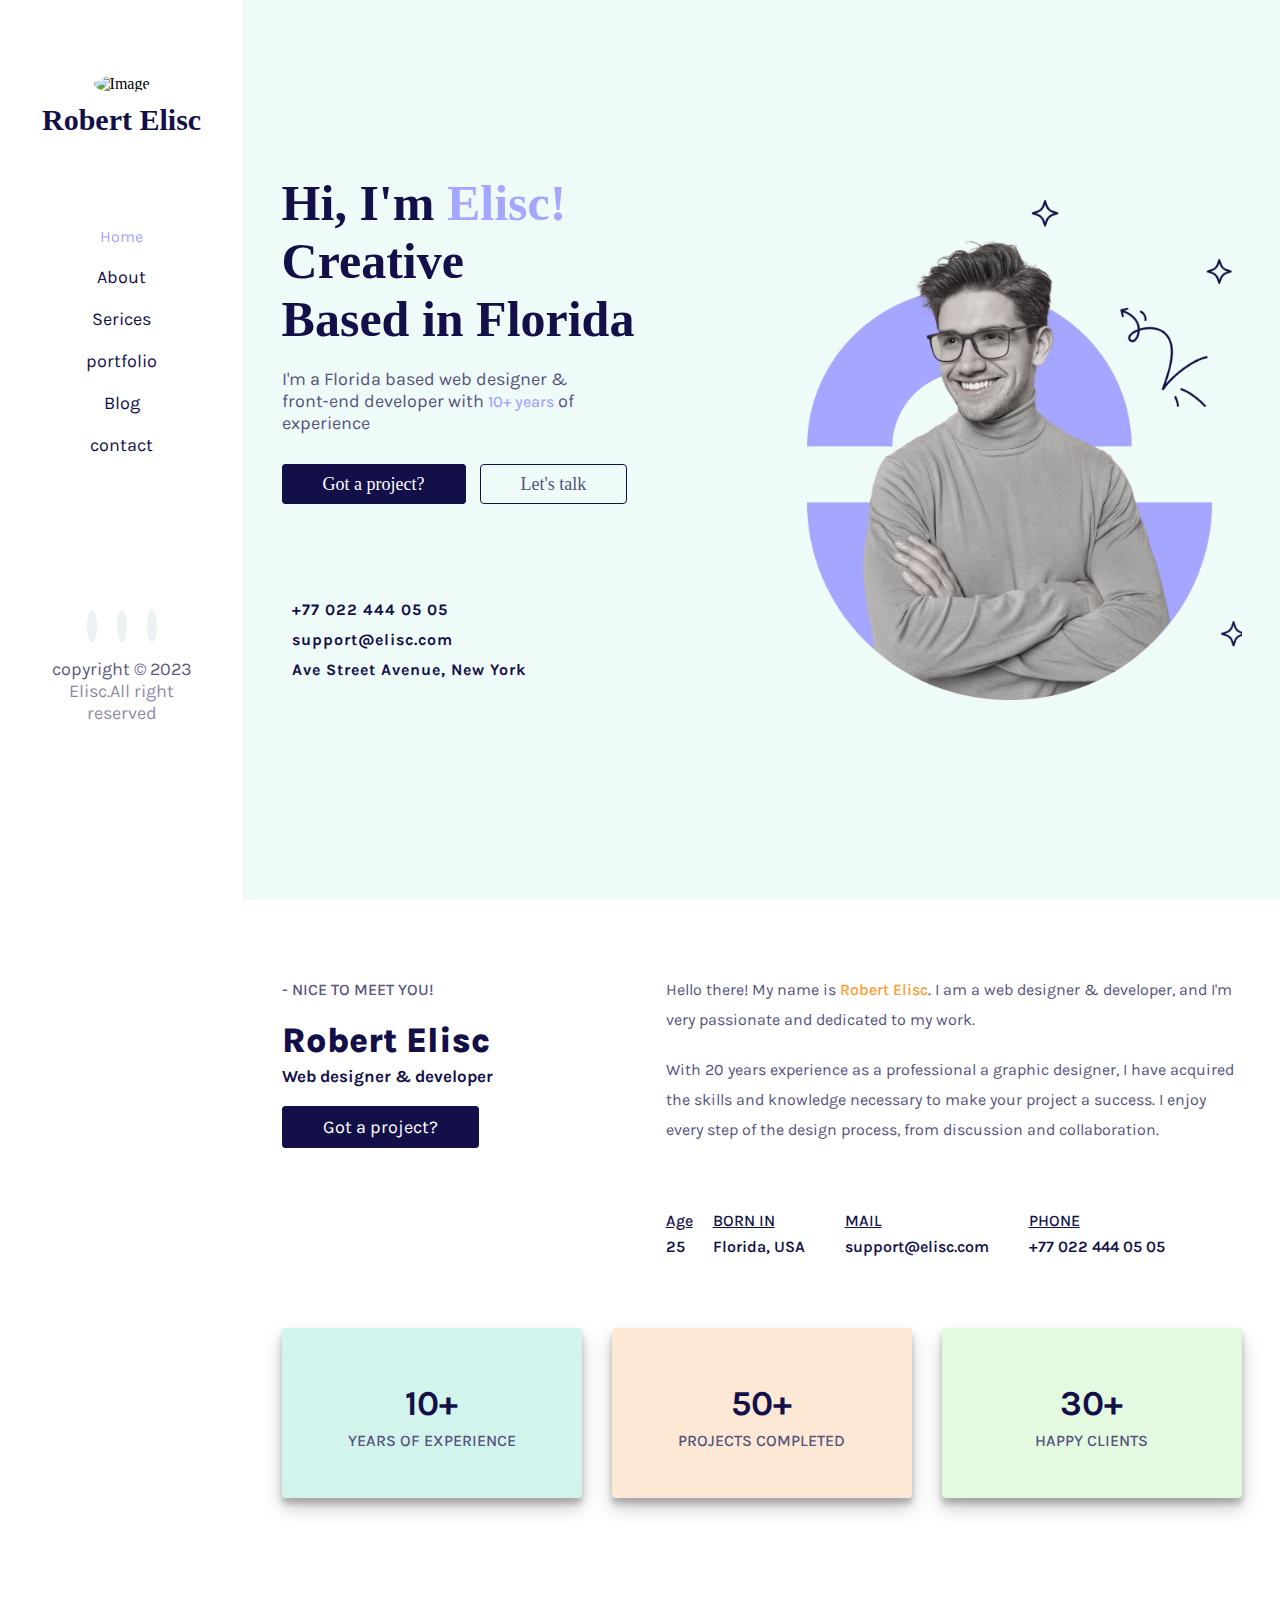
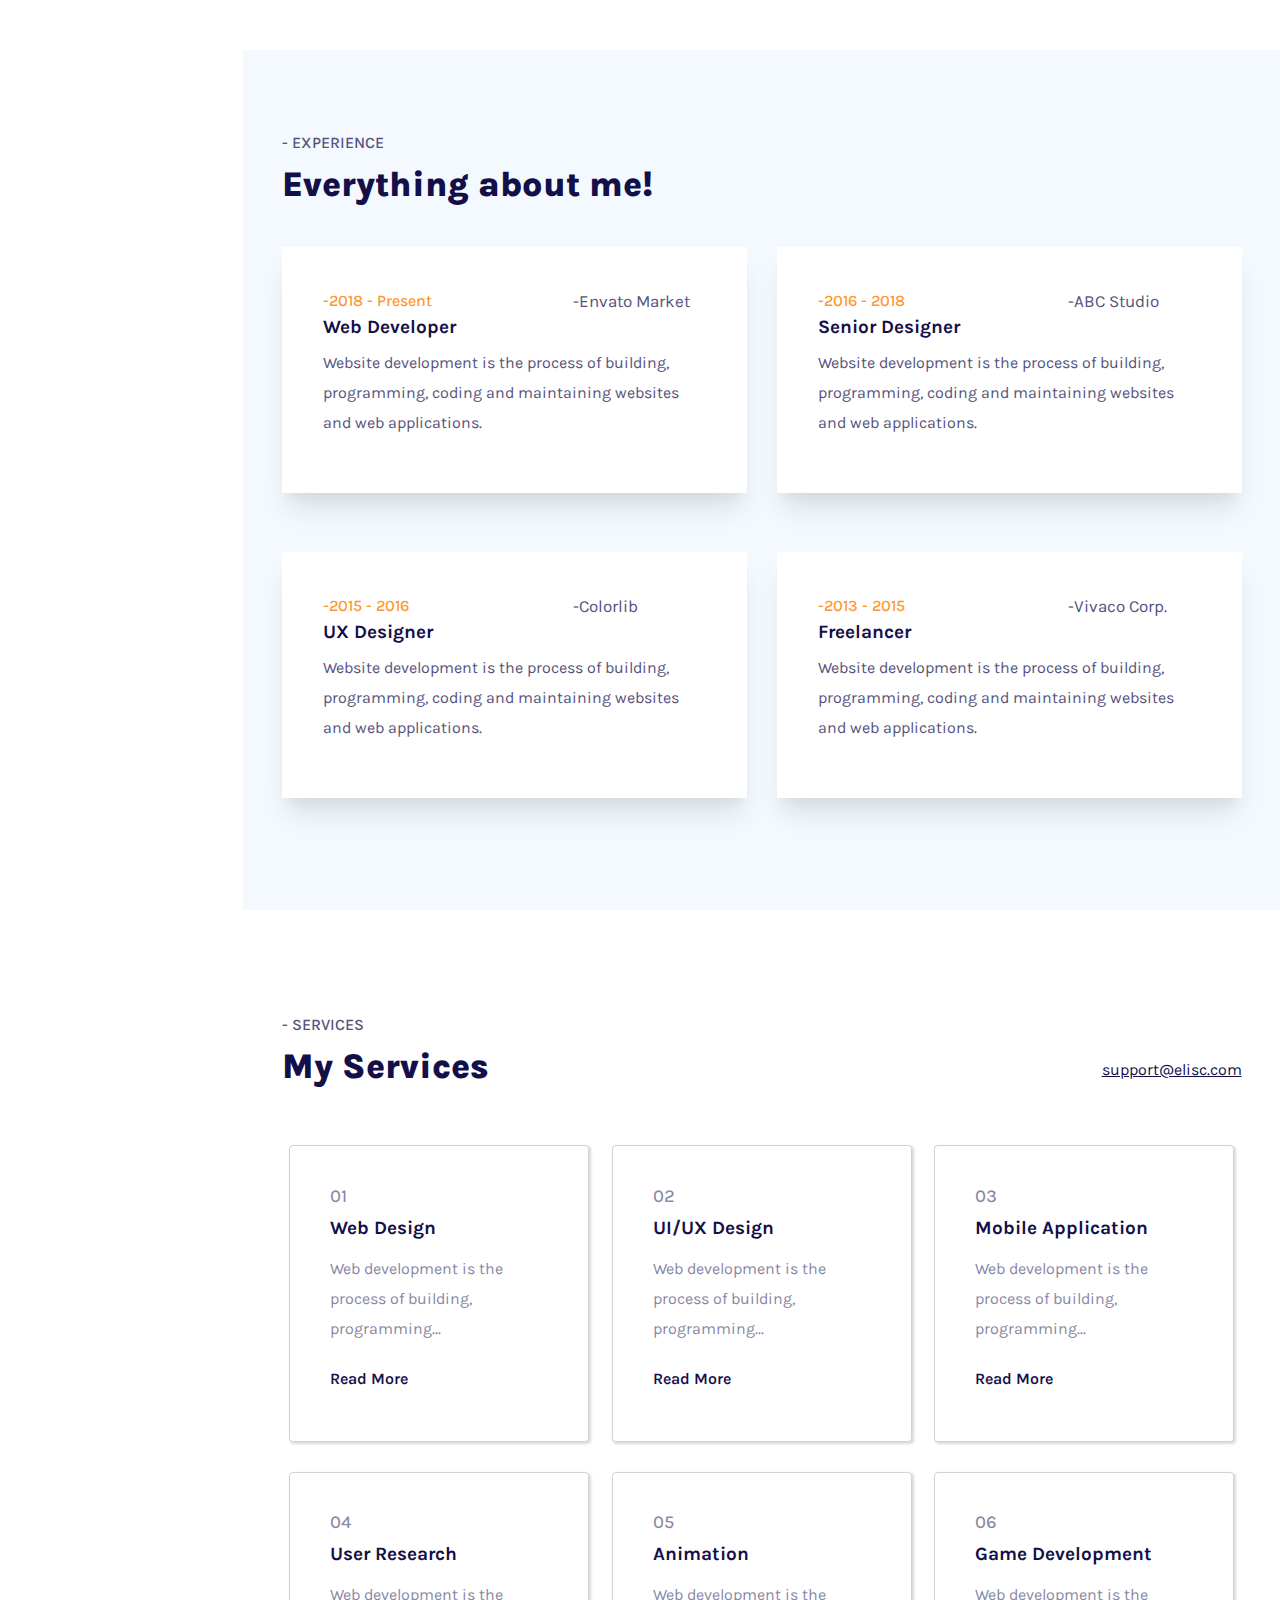
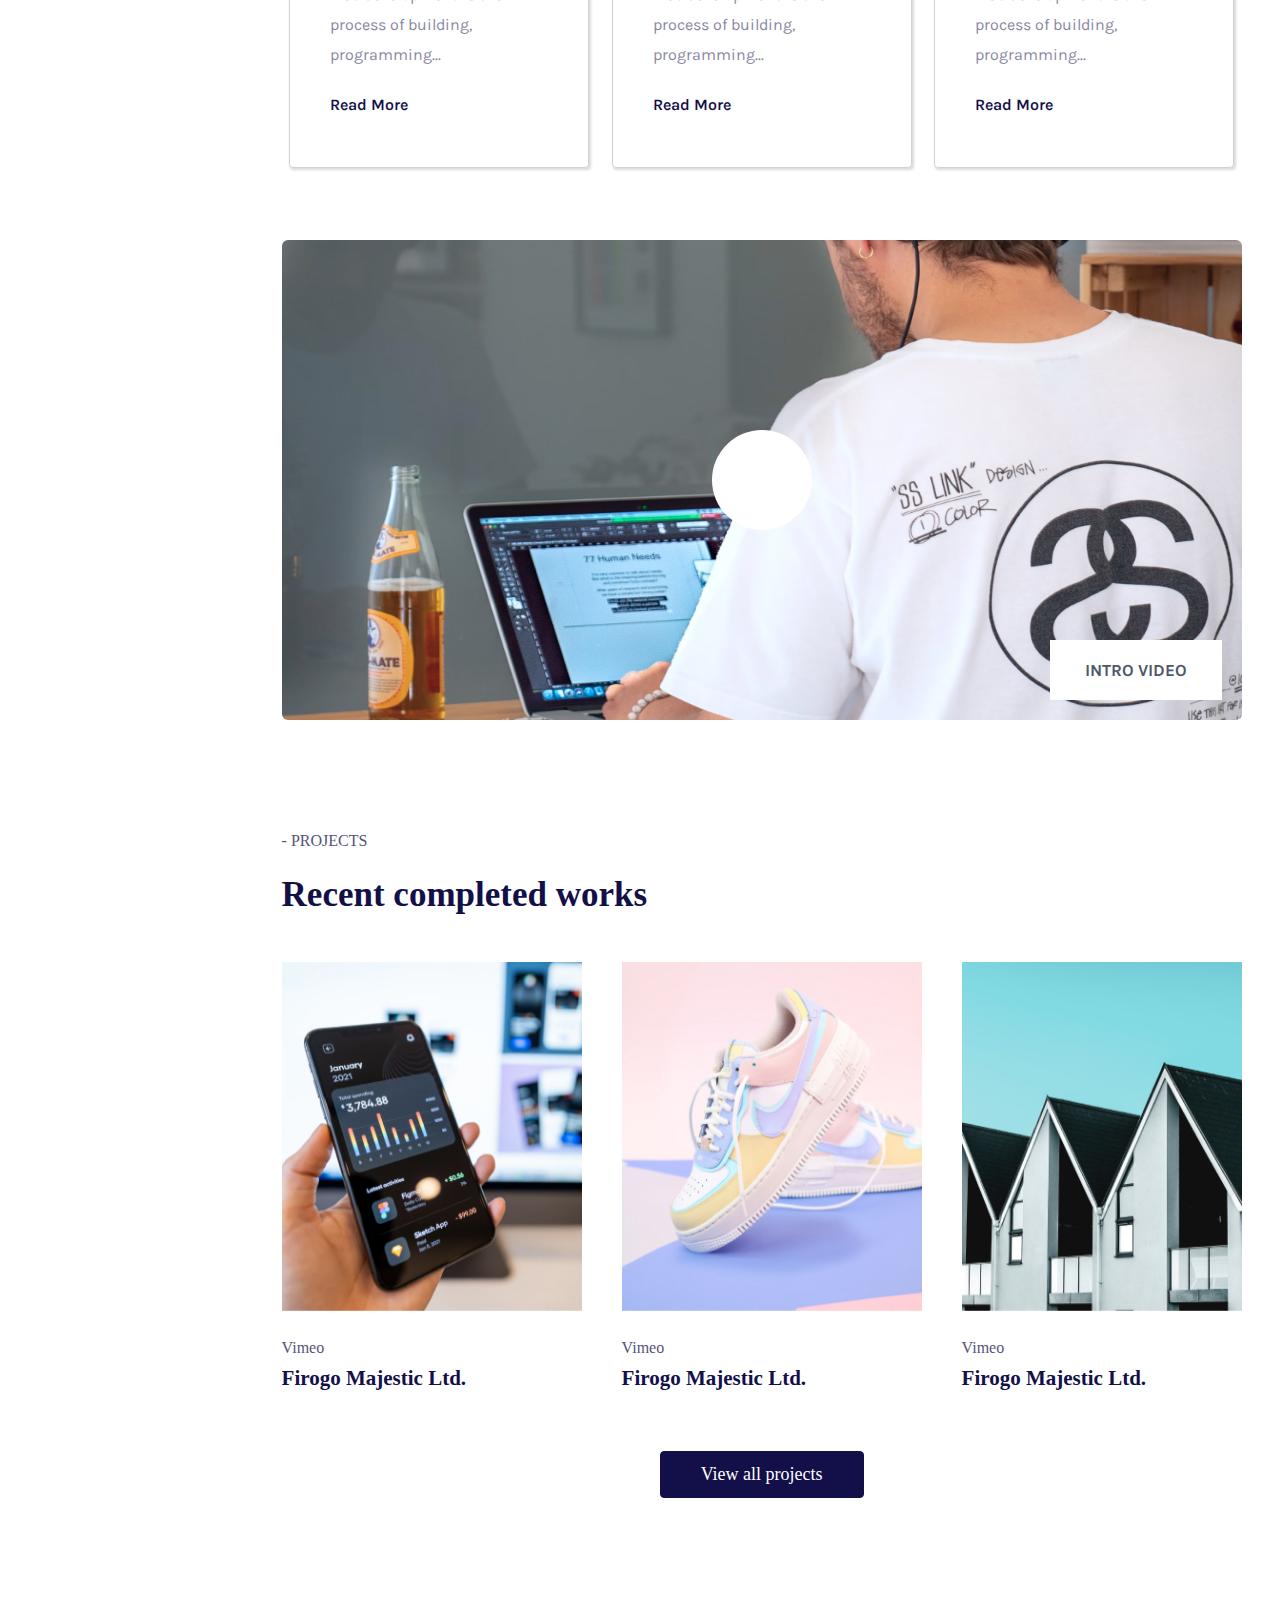
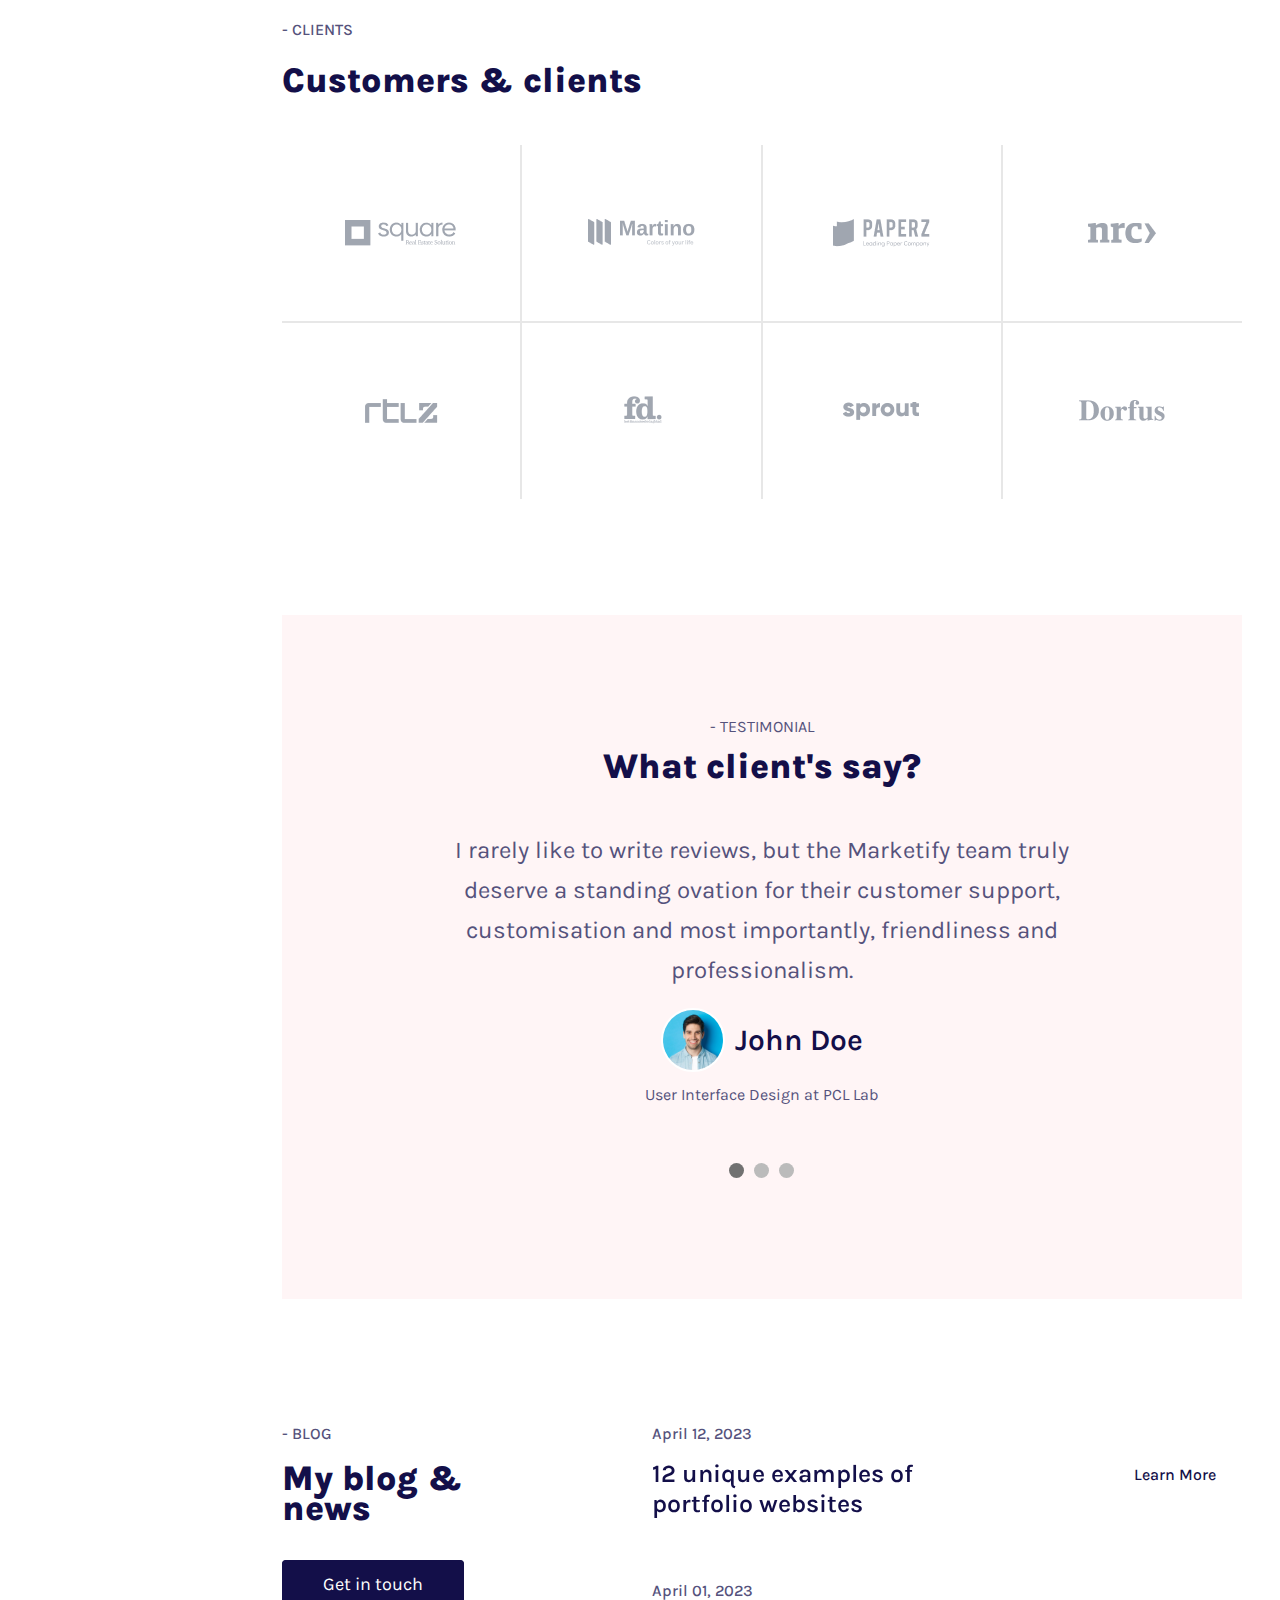
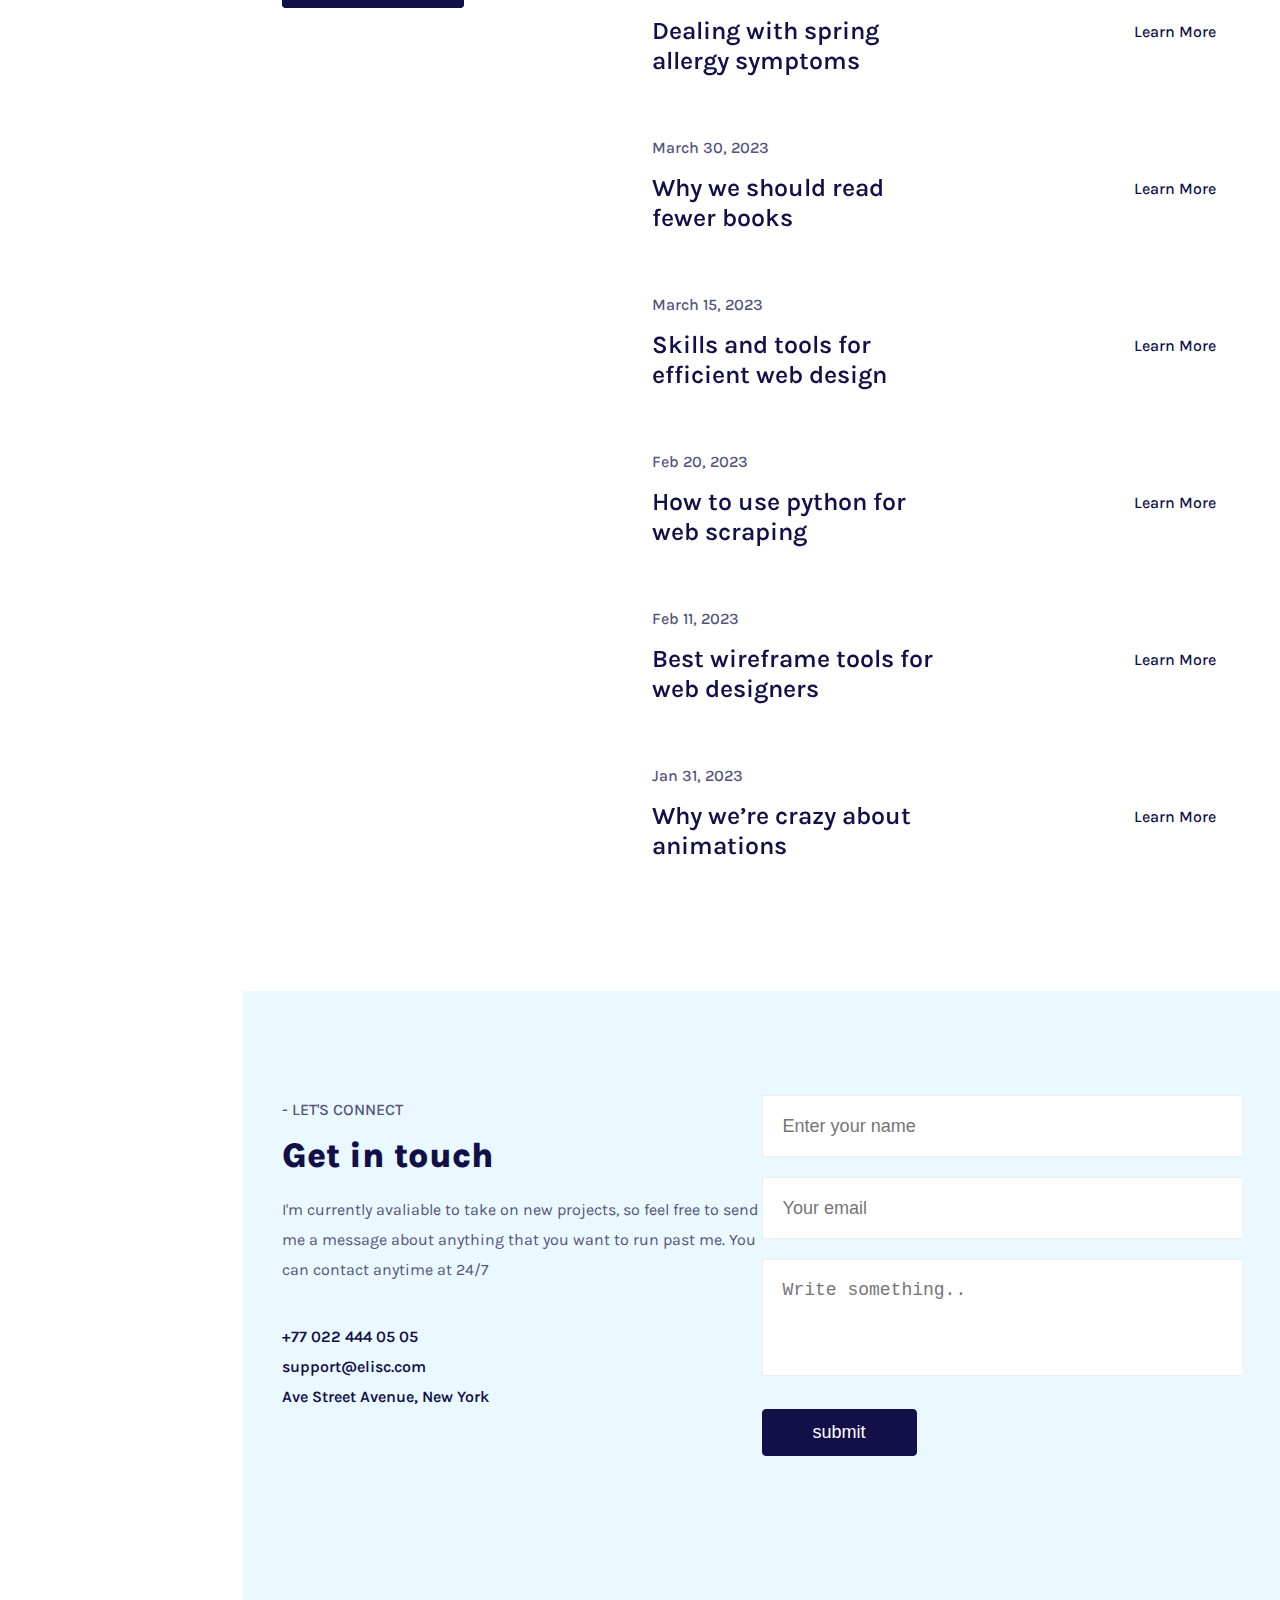
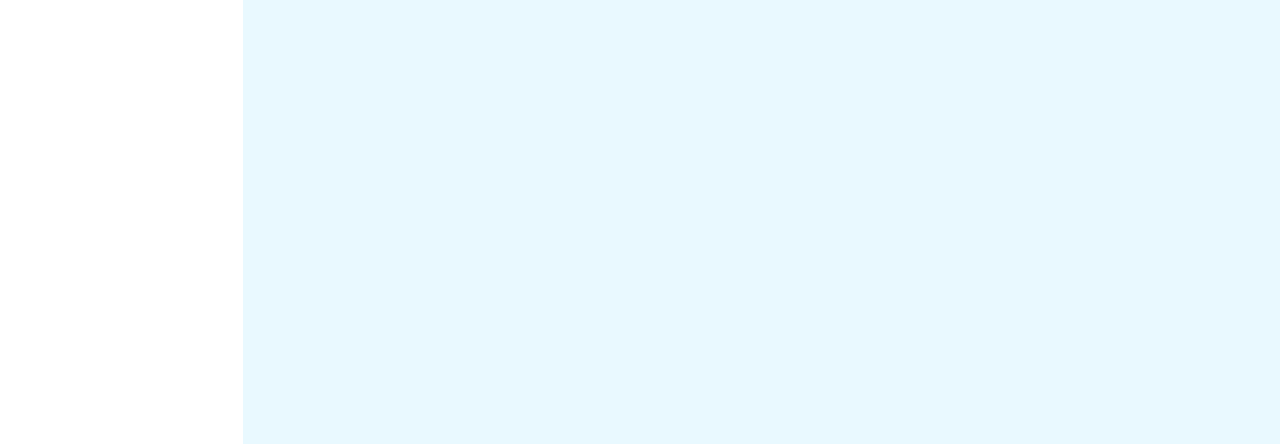
==== index.html @ 2e482775 "add hidden seven boxes" ====
<!DOCTYPE html>
<html lang="en">
<head>
    <meta charset="UTF-8">
    <meta name="viewport" content="width=device-width, initial-scale=1.0">
    <title>personal website</title>
    <link rel="stylesheet" type="text/css" href="style.css">
    <script src="https://kit.fontawesome.com/cd7b12aee3.js" crossorigin="anonymous"></script>
    <link rel="preconnect" href="https://fonts.googleapis.com">
    <link rel="preconnect" href="https://fonts.gstatic.com" crossorigin>
    <link href="https://fonts.googleapis.com/css2?family=Karla&display=swap" rel="stylesheet">
    <script type="module" src="https://unpkg.com/ionicons@7.1.0/dist/ionicons/ionicons.esm.js"></script>
    <script nomodule src="https://unpkg.com/ionicons@7.1.0/dist/ionicons/ionicons.js"></script>
    <link rel="stylesheet" href="https://cdnjs.cloudflare.com/ajax/libs/font-awesome/6.4.0/css/all.min.css" integrity="sha512-iecdLmaskl7CVkqkXNQ/ZH/XLlvWZOJyj7Yy7tcenmpD1ypASozpmT/E0iPtmFIB46ZmdtAc9eNBvH0H/ZpiBw==" crossorigin="anonymous" referrerpolicy="no-referrer" />
</head>
<body>
    <div class="main-web-container-all">
        <div class="main-web-container">
            <div class="navbar-container ">
                <div class="navbar-container-element">
                    <div class="navbar-image">
                        <img src="https://marketifythemes.net/html/elisc/img/about/1.jpg" alt="Image">
                        <p>Robert Elisc</p>
                    </div>
                    <div class="navbar-content">
                        <ul>
                            <li><a href="#" class="home-anchor">Home</a></li>
                            <li><a href="#">About</a></li>
                            <li><a href="#">Serices</a></li>
                            <li><a href="#">portfolio</a></li>
                            <li><a href="#">Blog</a></li>
                            <li><a href="#">contact</a></li>
                        </ul>
                    </div>
                    <div class="navbar-icon">
                        <ul>
                            <li><a href="#"><i class="fab fa-facebook-f"></i></a></li>
                            <li><a href="#"><i class="fa-brands fa-twitter"></i></a></li>
                            <li><a href="#"><i class="fa-brands fa-instagram"></i></a></li>
                        </ul>
                        <p>copyright &copy; 2023 <span>Elisc.All right reserved</span></p>
                    </div>
                </div>
                <div class="nav-button-parent">
                    <div class="nav-button">
                        <div class="nav-image">
                            <img src="./img/logo.png">
                        </div>
                        <div class="click-button">
                            <ion-icon name="menu-outline"  class="mobile-nav-icon"></ion-icon>
                            <ion-icon name="close-outline" class="mobile-nav-icon"></ion-icon>
                        </div>
                    </div>
                </div>
            </div>
            <div class="right-main-section-container">
                 <div class="right-main-section-container-child">
                    <div class="intro-part-image-container-parent">
                        <div  class="intro-part-image-container">
                            <div class="intro-part-image-child-container">
                                <div class="intro-part-image-paragraph">
                                    <h1 class="my-intro-heading">Hi, I'm 
                                        <span class="Elisc-name">Elisc!</span>
                                    </h1>
                                    <h1 class="my-intro-heading">Creative 
                                        <span class="change-content"></span>
                                    </h1>
                                    <h1 class="my-intro-heading">Based in Florida</h1>
                                    <p class="my-intro-heading-paragraph">
                                        I'm a Florida based web designer & front‑end developer with
                                        <span> 10+ years </span>of experience
                                    </p>
                                    <div class="contact-button">
                                        <a href="#" class="project-btn">Got a project?</a>
                                        <a href="#" class="talk-btn">Let's talk</a>
                                    </div>
                                    <ul class="intro-contact">
                                        <li><a href="#">+77 022 444 05 05</a></li>
                                        <li><a href="#">support@elisc.com</a></li>
                                        <li><a href="#">Ave Street Avenue, New York</a></li>
                                    </ul>
                                </div>
                                <div class="intro-part-image-paragraph"  id="intro-image">
                                    <img src="./experience/image.png" alt="intro-image">
                                </div>
                            </div>
                        </div>
                    </div>
                    <!-- =============================================
                                Project happy clients section start
                     =================================================== -->
                    <div class="project-happy-clients-parent-container">
                        <div class="project-happy-clients-child-container">
                            <div class="project-happy-clients">
                                <div class="project-happy-clients-two-paragraph">
                                    <div class="project-happy-clients-small-paragraph">
                                        <p class="project-happy-clients-title">- NICE TO MEET YOU!</p>
                                        <h4 class="project-happy-clients-heading">Robert Elisc</h4>
                                        <p class="project-happy-clients-para">Web designer & developer</p>
                                        <a href="#" class="project-happy-clients-button">Got a project?</a>
                                    </div>
                                    <div class="project-happy-clients-big-paragraph">
                                        <p class="project-happy-clients-big-paragraph-a">Hello there! My name is <span class="select-name">Robert Elisc</span>. I am a web designer & developer, and I'm very passionate and dedicated to my work.</p>
                                        <p class="project-happy-clients-big-paragraph-b">With 20 years experience as a professional a graphic designer, I have acquired the skills and knowledge necessary to make your project a success. I enjoy every step of the design process, from discussion and collaboration.</p>
                                        <div class="age-contact-phone">
                                            <ul>
                                                <li>
                                                    <span class="age-contact-phone-link-normal">Age</span>
                                                    <span class="age-contact-phone-link">25</span>
                                                </li>
                                                <li>
                                                    <span class="age-contact-phone-link-normal">BORN IN</span>
                                                    <span class="age-contact-phone-link">
                                                        <a href="#">Florida, USA</a>
                                                    </span>
                                                </li>
                                                <li>
                                                    <span class="age-contact-phone-link-normal">MAIL</span>
                                                    <span class="age-contact-phone-link">
                                                        <a href="#">support@elisc.com</a>
                                                    </span>
                                                </li>
                                                <li>
                                                    <span class="age-contact-phone-link-normal">PHONE</span>
                                                    <span class="age-contact-phone-link">
                                                        <a href="#">+77 022 444 05 05</a>
                                                    </span>
                                                </li>
                                            </ul>
                                        </div>
                                    </div>
                                </div>
                                <div class="three-boxes-experince-project-container">
                                    <div class="three-boxes-experince-project">
                                        <div class="three-boxes-experince-project-boxes-a">
                                            <div>
                                                <h3>10+</h3>
                                                <p>YEARS OF EXPERIENCE</p>
                                            </div>
                                        </div>
                                        <div class="three-boxes-experince-project-boxes-b">
                                            <div>
                                                <h3>50+</h3>
                                                <p>PROJECTS COMPLETED</p>
                                            </div>
                                        </div>
                                        <div class="three-boxes-experince-project-boxes-c">
                                            <div>
                                                <h3>30+</h3>
                                                <p>HAPPY CLIENTS</p>
                                            </div>
                                        </div>
                                    </div>
                                </div>
                            </div>
                        </div>
                    </div>
                    <!-- ============================================
                                Project happy clients section end
                   ================================================== -->



                    <!-- ============================================
                               Everything about me section start
                         ============================================ -->
                    <div class="everthing-about-me-conatiner">
                        <div class="everthing-about-me-child-conatiner">
                            <div class="everthing-about-me-heading">
                                <p>- EXPERIENCE</p>
                                <h5>Everything about me!</h5>
                            </div>
                            <div class="everthing-about-me-child-conatiner-four-boxes">
                                <div class="everthing-about-me-boxes">
                                    <div class="everthing-about-me-box-list">
                                        <div class="box-list-heading">
                                            <div class="job">
                                                <p>-2018 - Present</p>
                                                <h6>Web Developer</h6>
                                            </div>
                                            <div class="city">
                                                <h6>-Envato Market</h6>
                                            </div>
                                        </div>
                                        <div class="box-list-paragraph">
                                            <p>
                                                Website development is the process
                                                of building, programming, coding and maintaining websites and web applications.
                                            </p>
                                        </div>
                                    </div>
                                    <a href="#popup"></a>
                                </div>
                                <div id="popup">
                                    <div id="popup-conten">
                                        <div class="hidden-development-small-section">
                                            <div class="hidden-image">
                                                <img src="./experience/1.jpg">
                                            </div>
                                            <div class="year-persent">
                                                <span>2018 - Present</span>
                                            </div>
                                            <div class="hidden-heading-para">
                                                <span>Envato Market</span>
                                                <h6>Web Developer</h6>
                                            </div>
                                            <div class="hidden-all-paragraph">
                                                <p>
                                                    Elisc is a leading web design agency with an award-winning design team that creates innovative, effective websites that capture your brand, improve your conversion rates, and maximize your revenue to help grow your business and achieve your goals.
                                                </p>
                                                <p>
                                                    In today’s digital world, your website is the first interaction consumers have with your business. That's why almost 95 percent of a user’s first impression relates to web design. It’s also why web design services can have an immense impact on your company’s bottom line.
                                                </p>
                                                <p>
                                                    That’s why more companies are not only reevaluating their website’s design but also partnering with Elisc, the web design agency that’s driven more than $2.4 billion in revenue for its clients. With over 50 web design awards under our belt, we're confident we can design a custom website that drives sales for your unique business.
                                                </p>
                                            </div>
                                        </div>
                                        <a href="#" class="close-popup"><i class="fa-solid fa-xmark"></i></a>
                                    </div>
                                </div>
                                <div class="everthing-about-me-boxes">
                                    <div class="everthing-about-me-box-list">
                                        <div class="box-list-heading">
                                            <div class="job">
                                                <p>-2016 - 2018</p>
                                                <h6>Senior Designer</h6>
                                            </div>
                                            <div class="city">
                                                <h6>-ABC Studio</h6>
                                            </div>
                                        </div>
                                        <div class="box-list-paragraph">
                                            <p>
                                                Website development is the process
                                                of building, programming, coding and maintaining websites and web applications.
                                            </p>
                                        </div>
                                    </div>
                                    <a href="#popup-a"></a>
                                </div>
                                <div id="popup-a">
                                    <div id="popup-conten">
                                        <div class="hidden-development-small-section">
                                            <div class="hidden-image">
                                                <img src="./experience/2.jpg">
                                            </div>
                                            <div class="year-persent">
                                                <span>2016 - 2018</span>
                                            </div>
                                            <div class="hidden-heading-para">
                                                <span>ABC Studio</span>
                                                <h6>Senior Designer</h6>
                                            </div>
                                            <div class="hidden-all-paragraph">
                                                <p>
                                                    Elisc is a leading web design agency with an award-winning design team that creates innovative, effective websites that capture your brand, improve your conversion rates, and maximize your revenue to help grow your business and achieve your goals.
                                                </p>
                                                <p>
                                                    In today’s digital world, your website is the first interaction consumers have with your business. That's why almost 95 percent of a user’s first impression relates to web design. It’s also why web design services can have an immense impact on your company’s bottom line.
                                                </p>
                                                <p>
                                                    That’s why more companies are not only reevaluating their website’s design but also partnering with Elisc, the web design agency that’s driven more than $2.4 billion in revenue for its clients. With over 50 web design awards under our belt, we're confident we can design a custom website that drives sales for your unique business.
                                                </p>
                                            </div>
                                        </div>
                                        <a href="#" class="close-popup"><i class="fa-solid fa-xmark"></i></a>
                                    </div>
                                </div>
                                <div class="everthing-about-me-boxes">
                                    <div class="everthing-about-me-box-list">
                                        <div class="box-list-heading">
                                            <div class="job">
                                                <p>-2015 - 2016</p>
                                                <h6>UX Designer</h6>
                                            </div>
                                            <div class="city">
                                                <h6>-Colorlib</h6>
                                            </div>
                                        </div>
                                        <div class="box-list-paragraph">
                                            <p>
                                                Website development is the process
                                                of building, programming, coding and maintaining websites and web applications.
                                            </p>
                                        </div>
                                    </div>
                                    <a href="#popup-b"></a>
                                </div>
                                <div id="popup-b">
                                    <div id="popup-conten">
                                        <div class="hidden-development-small-section">
                                            <div class="hidden-image">
                                                <img src="./experience/3.jpg">
                                            </div>
                                            <div class="year-persent">
                                                <span>2015 - 2016</span>
                                            </div>
                                            <div class="hidden-heading-para">
                                                <span>Colorlib</span>
                                                <h6>UX Designer</h6>
                                            </div>
                                            <div class="hidden-all-paragraph">
                                                <p>
                                                    Elisc is a leading web design agency with an award-winning design team that creates innovative, effective websites that capture your brand, improve your conversion rates, and maximize your revenue to help grow your business and achieve your goals.
                                                </p>
                                                <p>
                                                    In today’s digital world, your website is the first interaction consumers have with your business. That's why almost 95 percent of a user’s first impression relates to web design. It’s also why web design services can have an immense impact on your company’s bottom line. 
                                                </p>
                                                <p>
                                                    That’s why more companies are not only reevaluating their website’s design but also partnering with Elisc, the web design agency that’s driven more than $2.4 billion in revenue for its clients. With over 50 web design awards under our belt, we're confident we can design a custom website that drives sales for your unique business. 
                                                </p>
                                            </div>
                                        </div>
                                        <a href="#" class="close-popup"><i class="fa-solid fa-xmark"></i></a>
                                    </div>
                                </div>
                                <div class="everthing-about-me-boxes">
                                    <div class="everthing-about-me-box-list">
                                        <div class="box-list-heading">
                                            <div class="job">
                                                <p>-2013 - 2015</p>
                                                <h6>Freelancer</h6>
                                            </div>
                                            <div class="city">
                                                <h6>-Vivaco Corp.</h6>
                                            </div>
                                        </div>
                                        <div class="box-list-paragraph">
                                            <p>
                                                Website development is the process
                                                of building, programming, coding and maintaining websites and web applications.
                                            </p>
                                        </div>
                                    </div>
                                    <a href="#popup-c"></a>
                                </div>
                                <div id="popup-c">
                                    <div id="popup-conten">
                                        <div class="hidden-development-small-section">
                                            <div class="hidden-image">
                                                <img src="./experience/4.jpg">
                                            </div>
                                            <div class="year-persent">
                                                <span>2013 - 2015</span>
                                            </div>
                                            <div class="hidden-heading-para">
                                                <span>Vivaco Corp.</span>
                                                <h6>Freelancer</h6>
                                            </div>
                                            <div class="hidden-all-paragraph">
                                                <p>
                                                    Elisc is a leading web design agency with an award-winning design team that creates innovative, effective websites that capture your brand, improve your conversion rates, and maximize your revenue to help grow your business and achieve your goals.
                                                </p>
                                                <p>
                                                    In today’s digital world, your website is the first interaction consumers have with your business. That's why almost 95 percent of a user’s first impression relates to web design. It’s also why web design services can have an immense impact on your company’s bottom line.
                                                </p>
                                                <p>
                                                    That’s why more companies are not only reevaluating their website’s design but also partnering with Elisc, the web design agency that’s driven more than $2.4 billion in revenue for its clients. With over 50 web design awards under our belt, we're confident we can design a custom website that drives sales for your unique business.
                                                </p>
                                            </div>
                                        </div>
                                        <a href="#" class="close-popup"><i class="fa-solid fa-xmark"></i></a>
                                    </div>
                                </div>
                            </div>
                        </div>
                    </div>
                    <!-- ============================================
                               Everything about me section end
                         ============================================ -->




                    <!-- ====================================
                               my service section start 
                        =====================================  -->
                    <div class="my-services-container">
                        <div class="my-services-child-container">
                            <div class="my-services-heading">
                                <div class="my-services-heading-email-a">
                                    <p>- Services</p>
                                    <h4>My Services</h4>
                                </div>
                                <div class="my-services-heading-email-b">
                                    <a href="#" class="email-anchor">support@elisc.com</a>
                                </div>
                            </div>
                            <div class="my-services-six-boxes">
                                <div class="box-my-services-parent">
                                    <div class="box-my-services">
                                        <div class="heading-span">
                                            <p>01</p>
                                            <h3>Web Design</h3>
                                        </div>
                                        <div class="short-para">
                                            <p>Web development is the process of building, programming...</p>
                                        </div>
                                        <div class="anchor-arrow">
                                            <a href="#">Read More
                                                <span><ion-icon name="arrow-forward-outline"></ion-icon></span>
                                            </a>
                                        </div>
                                    </div>
                                </div>
                                <div class="services-hidden-box-parent">
                                    <div class="services-hidden-box-child">
                                        <button class="service-close" ><ion-icon name="close-outline"></ion-icon></button>
                                        <div class="servcies-list">
                                            <div class="my-service-image">
                                                <img src="./img/service/1.jpg" alt="">
                                            </div>
                                            <div class="services-heading">
                                                <h3>Web Design</h3>
                                            </div>
                                            <div class="service-paragraph">
                                                <p>Elisc is a leading web design agency with an award-winning design team that creates innovative, effective websites that capture your brand, improve your conversion rates, and maximize your revenue to help grow your business and achieve your goals.</p>
                                                <p>In today’s digital world, your website is the first interaction consumers have with your business. That's why almost 95 percent of a user’s first impression relates to web design. It’s also why web design services can have an immense impact on your company’s bottom line.</p>
                                                <p>That’s why more companies are not only reevaluating their website’s design but also partnering with Elisc, the web design agency that’s driven more than $2.4 billion in revenue for its clients. With over 50 web design awards under our belt, we're confident we can design a custom website that drives sales for your unique business.</p>
                                            </div>
                                        </div>
                                    </div>
                                </div>
                                <div class="box-a-parent">
                                    <div class="box-my-services">
                                        <div class="heading-span">
                                            <p>02</p>
                                            <h3>UI/UX Design</h3>
                                        </div>
                                        <div class="short-para">
                                            <p>Web development is the process of building, programming...</p>
                                        </div>
                                        <div class="anchor-arrow">
                                            <a href="#">Read More
                                                <span><ion-icon name="arrow-forward-outline"></ion-icon></span>
                                            </a>
                                        </div>
                                    </div>
                                </div>
                                <div class="services-second-popup">
                                    <div class="services-hidden-box-child">
                                        <button class="second-popup-close" ><ion-icon name="close-outline"></ion-icon></button>
                                        <div class="servcies-list">
                                            <div class="my-service-image">
                                                <img src="./img/service/2.jpg" alt="">
                                            </div>
                                            <div class="services-heading">
                                                <h3>UI/UX Design</h3>
                                            </div>
                                            <div class="service-paragraph">
                                                <p>Elisc is a leading web design agency with an award-winning design team that creates innovative, effective websites that capture your brand, improve your conversion rates, and maximize your revenue to help grow your business and achieve your goals.</p>
                                                <p>In today’s digital world, your website is the first interaction consumers have with your business. That's why almost 95 percent of a user’s first impression relates to web design. It’s also why web design services can have an immense impact on your company’s bottom line.</p>
                                                <p>That’s why more companies are not only reevaluating their website’s design but also partnering with Elisc, the web design agency that’s driven more than $2.4 billion in revenue for its clients. With over 50 web design awards under our belt, we're confident we can design a custom website that drives sales for your unique business.</p>
                                            </div>
                                        </div>
                                    </div>
                                </div>
                                <div class="box-c-parent">
                                    <div class="box-my-services">
                                        <div class="heading-span">
                                            <p>03</p>
                                            <h3>Mobile Application</h3>
                                        </div>
                                        <div class="short-para">
                                            <p>Web development is the process of building, programming...</p>
                                        </div>
                                        <div class="anchor-arrow">
                                            <a href="#">Read More
                                                <span><ion-icon name="arrow-forward-outline"></ion-icon></span>
                                            </a>
                                        </div>
                                    </div>
                                </div>
                                <div class="services-third-popup">
                                    <div class="services-hidden-box-child">
                                        <button class="close-third-popup" ><ion-icon name="close-outline"></ion-icon></button>
                                        <div class="servcies-list">
                                            <div class="my-service-image">
                                                <img src="./img/service/3.jpg" alt="">
                                            </div>
                                            <div class="services-heading">
                                                <h3>Mobile Application</h3>
                                            </div>
                                            <div class="service-paragraph">
                                                <p>Elisc is a leading web design agency with an award-winning design team that creates innovative, effective websites that capture your brand, improve your conversion rates, and maximize your revenue to help grow your business and achieve your goals.</p>
                                                <p>In today’s digital world, your website is the first interaction consumers have with your business. That's why almost 95 percent of a user’s first impression relates to web design. It’s also why web design services can have an immense impact on your company’s bottom line.</p>
                                                <p>That’s why more companies are not only reevaluating their website’s design but also partnering with Elisc, the web design agency that’s driven more than $2.4 billion in revenue for its clients. With over 50 web design awards under our belt, we're confident we can design a custom website that drives sales for your unique business.</p>
                                            </div>
                                        </div>
                                    </div>
                                </div>
                                <div class="box-d-parent">
                                    <div class="box-my-services">
                                        <div class="heading-span">
                                            <p>04</p>
                                            <h3>User Research</h3>
                                        </div>
                                        <div class="short-para">
                                            <p>Web development is the process of building, programming...</p>
                                        </div>
                                        <div class="anchor-arrow">
                                            <a href="#">Read More
                                                <span><ion-icon name="arrow-forward-outline"></ion-icon></span>
                                            </a>
                                        </div>
                                    </div>
                                </div>
                                <div class="services-fourth-popup">
                                    <div class="services-hidden-box-child">
                                        <button class="close-fourth-popup" ><ion-icon name="close-outline"></ion-icon></button>
                                        <div class="servcies-list">
                                            <div class="my-service-image">
                                                <img src="./img/service/4.jpg" alt="">
                                            </div>
                                            <div class="services-heading">
                                                <h3>User Research</h3>
                                            </div>
                                            <div class="service-paragraph">
                                                <p>Elisc is a leading web design agency with an award-winning design team that creates innovative, effective websites that capture your brand, improve your conversion rates, and maximize your revenue to help grow your business and achieve your goals.</p>
                                                <p>In today’s digital world, your website is the first interaction consumers have with your business. That's why almost 95 percent of a user’s first impression relates to web design. It’s also why web design services can have an immense impact on your company’s bottom line.</p>
                                                <p>That’s why more companies are not only reevaluating their website’s design but also partnering with Elisc, the web design agency that’s driven more than $2.4 billion in revenue for its clients. With over 50 web design awards under our belt, we're confident we can design a custom website that drives sales for your unique business.</p>
                                            </div>
                                        </div>
                                    </div>
                                </div>
                                <div class="box-e-parent">
                                    <div class="box-my-services">
                                        <div class="heading-span">
                                            <p>05</p>
                                            <h3>Animation</h3>
                                        </div>
                                        <div class="short-para">
                                            <p>Web development is the process of building, programming...</p>
                                        </div>
                                        <div class="anchor-arrow">
                                            <a href="#">Read More
                                                <span><ion-icon name="arrow-forward-outline"></ion-icon></span>
                                            </a>
                                        </div>
                                    </div>
                                </div>
                                <div class="services-fifth-popup">
                                    <div class="services-hidden-box-child">
                                        <button class="fifth-popup-close" ><ion-icon name="close-outline"></ion-icon></button>
                                        <div class="servcies-list">
                                            <div class="my-service-image">
                                                <img src="./img/service/5.jpg" alt="">
                                            </div>
                                            <div class="services-heading">
                                                <h3>Animation</h3>
                                            </div>
                                            <div class="service-paragraph">
                                                <p>Elisc is a leading web design agency with an award-winning design team that creates innovative, effective websites that capture your brand, improve your conversion rates, and maximize your revenue to help grow your business and achieve your goals.</p>
                                                <p>In today’s digital world, your website is the first interaction consumers have with your business. That's why almost 95 percent of a user’s first impression relates to web design. It’s also why web design services can have an immense impact on your company’s bottom line.</p>
                                                <p>That’s why more companies are not only reevaluating their website’s design but also partnering with Elisc, the web design agency that’s driven more than $2.4 billion in revenue for its clients. With over 50 web design awards under our belt, we're confident we can design a custom website that drives sales for your unique business.</p>
                                            </div>
                                        </div>
                                    </div>
                                </div>
                                <div class="box-f-parent">
                                    <div class="box-my-services">
                                        <div class="heading-span">
                                            <p>06</p>
                                            <h3>Game Development</h3>
                                        </div>
                                        <div class="short-para">
                                            <p>Web development is the process of building, programming...</p>
                                        </div>
                                        <div class="anchor-arrow">
                                            <a href="#">Read More
                                                <span><ion-icon name="arrow-forward-outline"></ion-icon></span>
                                            </a>
                                        </div>
                                    </div>
                                </div>
                                <div class="services-six-popup">
                                    <div class="services-hidden-box-child">
                                        <button class="six-popup-close" ><ion-icon name="close-outline"></ion-icon></button>
                                        <div class="servcies-list">
                                            <div class="my-service-image">
                                                <img src="./img/service/6.jpg" alt="">
                                            </div>
                                            <div class="services-heading">
                                                <h3>Game Development</h3>
                                            </div>
                                            <div class="service-paragraph">
                                                <p>Elisc is a leading web design agency with an award-winning design team that creates innovative, effective websites that capture your brand, improve your conversion rates, and maximize your revenue to help grow your business and achieve your goals.</p>
                                                <p>In today’s digital world, your website is the first interaction consumers have with your business. That's why almost 95 percent of a user’s first impression relates to web design. It’s also why web design services can have an immense impact on your company’s bottom line.</p>
                                                <p>That’s why more companies are not only reevaluating their website’s design but also partnering with Elisc, the web design agency that’s driven more than $2.4 billion in revenue for its clients. With over 50 web design awards under our belt, we're confident we can design a custom website that drives sales for your unique business.</p>
                                            </div>
                                        </div>
                                    </div>
                                </div>
                            </div>
                  <!-- ================================
                            My servcie video content 
                       ================================  -->
                            <div class="my-services-video-content">
                                <div href="#" id="btn">
                                    <img class="video-tag-pic" src="./experience/video-tag.jpg">
                                
                                    <div class="paly-tag">
                                       <ion-icon class="play" name="play-outline"></ion-icon>
                                    </div>
                                    <p class="intro-tag">INTRO VIDEO</p>
                                </div>
                                <div class="hidden-video">
                                    <span><ion-icon class="cross" name="close-outline"></ion-icon></span>
                                    <iframe class="video" width="560" height="315" src="https://www.youtube.com/embed/7e90gBu4pas" title="YouTube video player" frameborder="0" allow="accelerometer; autoplay; clipboard-write; encrypted-media; gyroscope; picture-in-picture; web-share" allowfullscreen></iframe>
                                </div>
                            </div>
                        </div>
                    </div>
                    <!-- ====================================
                           Recently completed works section 
                        =====================================  -->
                    <div class="completed-works-container">
                        <div class="completed-works-child">
                            <div class="completed-works-heading">
                                <div class="works-heading-left">
                                    <span>- Projects</span>
                                    <h3>Recent completed works</h3>
                                </div>
                                <div class="works-heading-right">

                                </div>
                            </div>
                            <div class="completed-works-boxes-parent">
                                <div class="completed-works-boxes-child">
                                    <div class="project-box">
                                        <div class="project-image">
                                            <img src="./img/portfolio/1.jpg" alt="Projects image">
                                        </div>
                                        <div class="project-details">
                                            <span><a href="#">Vimeo</a></span>
                                            <h3><a href="#">Firogo Majestic Ltd.</a></h3>
                                        </div>
                                    </div>
                                    <div class="project-box">
                                        <div class="project-image">
                                            <img src="./img/portfolio/2.jpg" alt="Projects image">
                                        </div>
                                        <div class="project-details">
                                            <span><a href="#">Vimeo</a></span>
                                            <h3><a href="#">Firogo Majestic Ltd.</a></h3>
                                        </div>
                                    </div>
                                    <div class="project-box">
                                        <div class="project-image">
                                            <img src="./img/portfolio/3.jpg" alt="Projects image">
                                        </div>
                                        <div class="project-details">
                                            <span><a href="#">Vimeo</a></span>
                                            <h3><a href="#">Firogo Majestic Ltd.</a></h3>
                                        </div>
                                    </div>
                                    <div class="project-box">
                                        <div class="project-image">
                                            <img src="./img/portfolio/4.jpg" alt="Projects image">
                                        </div>
                                        <div class="project-details">
                                            <span><a href="#">Vimeo</a></span>
                                            <h3><a href="#">Firogo Majestic Ltd.</a></h3>
                                        </div>
                                    </div>
                                </div>
                            </div>
                            <div class="completed-works-bottom">
                                <a href="#">View all projects</a>
                            </div>
                        </div>
                    </div>
                    <!-- ====================================
                           customer and clients section
                        =====================================  -->
                    <div class="customer-and-class-container">
                        <div class="customer-and-class-child">
                            <div class="customer-class-heading">
                                <span>- Clients</span>
                                <h4>Customers & clients</h4>
                            </div>
                            <div class="customer-boxes">
                                <div class="customer-small-boxe-a">
                                     <img src="./img/parteners/1.png" alt="">
                                </div>
                                <div class="customer-small-boxe-b">
                                    <img src="./img/parteners/2.png" alt="">
                                </div>
                                <div class="customer-small-boxe-c">
                                    <img src="./img/parteners/3.png" alt="">
                                </div>
                                <div class="customer-small-boxe-d">
                                    <img src="./img/parteners/4.png" alt="">
                                </div>
                                <div class="customer-small-boxe-e">
                                    <img src="./img/parteners/5.png" alt="">
                                </div>
                                <div class="customer-small-boxe-f">
                                    <img src="./img/parteners/6.png" alt="">
                                </div>
                                <div class="customer-small-boxe-g">
                                    <img src="./img/parteners/7.png" alt="">
                                </div>
                                <div class="customer-small-boxe-h">
                                    <img src="./img/parteners/8.png" alt="">
                                </div>
                            </div>
                        </div>
                    </div>
                    <!-- ====================================
                               Testimonial container
                        =====================================  -->
                    <div class="testimonial-container">
                        <div class="testimonial-child">
                            <div class="testimonial-heading-image-parent">
                                <div class="testimonial-heading">
                                    <span>- Testimonial</span>
                                    <h3>What client's say?</h3>
                                </div>
                                <div class="testimoinal-userinterface-section fade" id="active-content">
                                    <div class="testimonial-paragraph">
                                        <p>I rarely like to write reviews, but the Marketify team truly deserve a standing ovation for their customer support, customisation and most importantly, friendliness and professionalism.</p>
                                    </div>
                                    <div class="image-heading">
                                        <img src="./img/testimonials/1.jpg" alt=""> 
                                        <h3>John Doe</h3>
                                    </div>
                                    <div class="deails-experince">
                                        <p>User Interface Design at PCL Lab</p>
                                    </div>
                                </div>
                                <div class="testimoinal-userinterface-section fade">
                                    <div class="testimonial-paragraph">
                                        <p>Really the Code Quality, Customer Support, and design are awesome and its good support they are giving. They give an instant solution to our needs. Really awesome. I will strongly recommend to my friends.</p>
                                    </div>
                                    <div class="image-heading">
                                        <img src="./img/testimonials/2.jpg" alt=""> 
                                        <h3>Keita Smith</h3>
                                    </div>
                                    <div class="deails-experince">
                                        <p>Senior Designer at Behance</p>
                                    </div>
                                </div>
                                <div class="testimoinal-userinterface-section fade">
                                    <div class="testimonial-paragraph">
                                        <p>Loved the template design, documentation, customizability and the customer support from Marketify team! I am a noob in programming but the Marketify team helped me successfully.</p>
                                    </div>
                                    <div class="image-heading">
                                        <img src="./img/testimonials/3.jpg" alt=""> 
                                        <h3>Alan Walker</h3>
                                    </div>
                                    <div class="deails-experince">
                                        <p>Sales Manager at Vivaco Shop</p>
                                    </div>
                                </div>
                                
                                <div class="testimonials-buttons">
                                    <span class="dot" onclick="currentSlide(1)"></span> 
                                    <span class="dot" onclick="currentSlide(2)"></span> 
                                    <span class="dot" onclick="currentSlide(3)"></span> 
                                </div>
                            </div>
                        </div>
                    </div>
                    <!-- ====================================
                               My blogs container section
                        =====================================  -->
                    <div class="my-blogs-container">
                        <div class="my-blogs-clild">
                            <div class="my-blogs-heading-buttons">
                                <div class="my-blogs-title">
                                    <span>- Blog</span>
                                    <h3>My blog & news</h3>
                                </div>
                                <div class="my-blogs-button">
                                    <a href="#">Get in touch</a>
                                </div>
                            </div>
                            <div class="my-blogs-list">
                                <div class="blog-parent"  id="blog-box-a">
                                    <div class="blog-child">
                                        <div class="blog-items">
                                            <div class="clalender-icon">
                                                <span><ion-icon name="calendar-outline"></ion-icon></span>
                                                <span>April 12, 2023</span>
                                            </div>
                                            <div class="blog-detail">
                                                <h3>12 unique examples of portfolio websites</h3>
                                            </div>
                                        </div>
                                        <div class="blog-arrow">
                                           <p>Learn More</p>
                                           <span><ion-icon name="arrow-forward-outline"></ion-icon></span> 
                                        </div>
                                    </div>
                                </div>
                                <div class="blog-hidden-a" >
                                    <div class="services-hidden-box-child">
                                        <button class="blog-close-a" ><ion-icon name="close-outline"></ion-icon></button>
                                        <div class="servcies-list">
                                            <div class="my-service-image">
                                                <img src="./img/news/1.jpg" alt="">
                                            </div>
                                            <div class="services-heading">
                                                <span><span><ion-icon name="calendar-outline"></ion-icon></span>April 12, 2023</span>
                                                <h3>12 unique examples of portfolio websites</h3>
                                            </div>
                                            <div class="service-paragraph">
                                                <p>Elisc is a leading web design agency with an award-winning design team that creates innovative, effective websites that capture your brand, improve your conversion rates, and maximize your revenue to help grow your business and achieve your goals.</p>
                                                <p>In today’s digital world, your website is the first interaction consumers have with your business. That's why almost 95 percent of a user’s first impression relates to web design. It’s also why web design services can have an immense impact on your company’s bottom line.</p>
                                                <p>That’s why more companies are not only reevaluating their website’s design but also partnering with Kura, the web design agency that’s driven more than $2.4 billion in revenue for its clients. With over 50 web design awards under our belt, we're confident we can design a custom website that drives sales for your unique business.</p>
                                            </div>
                                        </div>
                                    </div>
                                </div>
                                <div class="blog-parent" id="blog-box-b">
                                    <div class="blog-child">
                                        <div class="blog-items">
                                            <div class="clalender-icon">
                                                <span><ion-icon name="calendar-outline"></ion-icon></span>
                                                <span>April 01, 2023</span>
                                            </div>
                                            <div class="blog-detail">
                                                <h3>Dealing with spring allergy symptoms</h3>
                                            </div>
                                        </div>
                                        <div class="blog-arrow">
                                           <p>Learn More</p>
                                           <span><ion-icon name="arrow-forward-outline"></ion-icon></span> 
                                        </div>
                                    </div>
                                </div>
                                <div class="blog-hidden-b">
                                    <div class="services-hidden-box-child">
                                        <button class="blog-close-b" ><ion-icon name="close-outline"></ion-icon></button>
                                        <div class="servcies-list">
                                            <div class="my-service-image">
                                                <img src="./img/news/2.jpg" alt="">
                                            </div>
                                            <div class="services-heading">
                                                <span><span><ion-icon name="calendar-outline"></ion-icon></span>April 01, 2023</span>
                                                <h3>Dealing with spring allergy symptoms</h3>
                                            </div>
                                            <div class="service-paragraph">
                                                <p>Elisc is a leading web design agency with an award-winning design team that creates innovative, effective websites that capture your brand, improve your conversion rates, and maximize your revenue to help grow your business and achieve your goals.</p>
                                                <p>In today’s digital world, your website is the first interaction consumers have with your business. That's why almost 95 percent of a user’s first impression relates to web design. It’s also why web design services can have an immense impact on your company’s bottom line.</p>
                                                <p>That’s why more companies are not only reevaluating their website’s design but also partnering with Kura, the web design agency that’s driven more than $2.4 billion in revenue for its clients. With over 50 web design awards under our belt, we're confident we can design a custom website that drives sales for your unique business.</p>
                                            </div>
                                        </div>
                                    </div>
                                </div>
                                <div class="blog-parent" id="blog-box-c">
                                    <div class="blog-child">
                                        <div class="blog-items">
                                            <div class="clalender-icon">
                                                <span><ion-icon name="calendar-outline"></ion-icon></span>
                                                <span>March 30, 2023</span>
                                            </div>
                                            <div class="blog-detail">
                                                <h3>Why we should read fewer books</h3>
                                            </div>
                                        </div>
                                        <div class="blog-arrow">
                                           <p>Learn More</p>
                                           <span><ion-icon name="arrow-forward-outline"></ion-icon></span> 
                                        </div>
                                    </div>
                                </div>
                                <div class="blog-hidden-c">
                                    <div class="services-hidden-box-child">
                                        <button class="blog-close-c" ><ion-icon name="close-outline"></ion-icon></button>
                                        <div class="servcies-list">
                                            <div class="my-service-image">
                                                <img src="./img/news/3.jpg" alt="">
                                            </div>
                                            <div class="services-heading">
                                                <span><span><ion-icon name="calendar-outline"></ion-icon></span>March 30, 2023</span>
                                                <h3>Why we should read fewer books</h3>
                                            </div>
                                            <div class="service-paragraph">
                                                <p>Elisc is a leading web design agency with an award-winning design team that creates innovative, effective websites that capture your brand, improve your conversion rates, and maximize your revenue to help grow your business and achieve your goals.</p>
                                                <p>In today’s digital world, your website is the first interaction consumers have with your business. That's why almost 95 percent of a user’s first impression relates to web design. It’s also why web design services can have an immense impact on your company’s bottom line.</p>
                                                <p>That’s why more companies are not only reevaluating their website’s design but also partnering with Kura, the web design agency that’s driven more than $2.4 billion in revenue for its clients. With over 50 web design awards under our belt, we're confident we can design a custom website that drives sales for your unique business.</p>
                                            </div>
                                        </div>
                                    </div>
                                </div>
                                <div class="blog-parent" id="blog-box-d">
                                    <div class="blog-child">
                                        <div class="blog-items">
                                            <div class="clalender-icon">
                                                <span><ion-icon name="calendar-outline"></ion-icon></span>
                                                <span>March 15, 2023</span>
                                            </div>
                                            <div class="blog-detail">
                                                <h3>Skills and tools for efficient web design</h3>
                                            </div>
                                        </div>
                                        <div class="blog-arrow">
                                           <p>Learn More</p>
                                           <span><ion-icon name="arrow-forward-outline"></ion-icon></span> 
                                        </div>
                                    </div>
                                </div>
                                <div class="blog-hidden-d">
                                    <div class="services-hidden-box-child">
                                        <button class="blog-close-d" ><ion-icon name="close-outline"></ion-icon></button>
                                        <div class="servcies-list">
                                            <div class="my-service-image">
                                                <img src="./img/news/4.jpg" alt="">
                                            </div>
                                            <div class="services-heading">
                                                <span><span><ion-icon name="calendar-outline"></ion-icon></span>March 15, 2023</span>
                                                <h3>Skills and tools for efficient web design</h3>
                                            </div>
                                            <div class="service-paragraph">
                                                <p>Elisc is a leading web design agency with an award-winning design team that creates innovative, effective websites that capture your brand, improve your conversion rates, and maximize your revenue to help grow your business and achieve your goals.</p>
                                                <p>In today’s digital world, your website is the first interaction consumers have with your business. That's why almost 95 percent of a user’s first impression relates to web design. It’s also why web design services can have an immense impact on your company’s bottom line.</p>
                                                <p>That’s why more companies are not only reevaluating their website’s design but also partnering with Kura, the web design agency that’s driven more than $2.4 billion in revenue for its clients. With over 50 web design awards under our belt, we're confident we can design a custom website that drives sales for your unique business.</p>
                                            </div>
                                        </div>
                                    </div>
                                </div>
                                <div class="blog-parent" id="blog-box-e">
                                    <div class="blog-child">
                                        <div class="blog-items">
                                            <div class="clalender-icon">
                                                <span><ion-icon name="calendar-outline"></ion-icon></span>
                                                <span>Feb 20, 2023</span>
                                            </div>
                                            <div class="blog-detail">
                                                <h3>How to use python for web scraping</h3>
                                            </div>
                                        </div>
                                        <div class="blog-arrow">
                                           <p>Learn More</p>
                                           <span><ion-icon name="arrow-forward-outline"></ion-icon></span> 
                                        </div>
                                    </div>
                                </div>
                                <div class="blog-hidden-e">
                                    <div class="services-hidden-box-child">
                                        <button class="blog-close-e" ><ion-icon name="close-outline"></ion-icon></button>
                                        <div class="servcies-list">
                                            <div class="my-service-image">
                                                <img src="./img/news/5.jpg" alt="">
                                            </div>
                                            <div class="services-heading">
                                                <span><span><ion-icon name="calendar-outline"></ion-icon></span>Feb 20, 2023</span>
                                                <h3>How to use python for web scraping</h3>
                                            </div>
                                            <div class="service-paragraph">
                                                <p>Elisc is a leading web design agency with an award-winning design team that creates innovative, effective websites that capture your brand, improve your conversion rates, and maximize your revenue to help grow your business and achieve your goals.</p>
                                                <p>In today’s digital world, your website is the first interaction consumers have with your business. That's why almost 95 percent of a user’s first impression relates to web design. It’s also why web design services can have an immense impact on your company’s bottom line.</p>
                                                <p>That’s why more companies are not only reevaluating their website’s design but also partnering with Kura, the web design agency that’s driven more than $2.4 billion in revenue for its clients. With over 50 web design awards under our belt, we're confident we can design a custom website that drives sales for your unique business.</p>
                                            </div>
                                        </div>
                                    </div>
                                </div>
                                <div class="blog-parent" id="blog-box-f" >
                                    <div class="blog-child">
                                        <div class="blog-items">
                                            <div class="clalender-icon">
                                                <span><ion-icon name="calendar-outline"></ion-icon></span>
                                                <span>Feb 11, 2023</span>
                                            </div>
                                            <div class="blog-detail">
                                                <h3>Best wireframe tools for web designers</h3>
                                            </div>
                                        </div>
                                        <div class="blog-arrow">
                                           <p>Learn More</p>
                                           <span><ion-icon name="arrow-forward-outline"></ion-icon></span> 
                                        </div>
                                    </div>
                                </div>
                                <div class="blog-hidden-f">
                                    <div class="services-hidden-box-child">
                                        <button class="blog-close-f" ><ion-icon name="close-outline"></ion-icon></button>
                                        <div class="servcies-list">
                                            <div class="my-service-image">
                                                <img src="./img/news/6.jpg" alt="">
                                            </div>
                                            <div class="services-heading">
                                                <span><span><ion-icon name="calendar-outline"></ion-icon></span>Feb 11, 2023</span>
                                                <h3>Best wireframe tools for web designers</h3>
                                            </div>
                                            <div class="service-paragraph">
                                                <p>Elisc is a leading web design agency with an award-winning design team that creates innovative, effective websites that capture your brand, improve your conversion rates, and maximize your revenue to help grow your business and achieve your goals.</p>
                                                <p>In today’s digital world, your website is the first interaction consumers have with your business. That's why almost 95 percent of a user’s first impression relates to web design. It’s also why web design services can have an immense impact on your company’s bottom line.</p>
                                                <p>That’s why more companies are not only reevaluating their website’s design but also partnering with Kura, the web design agency that’s driven more than $2.4 billion in revenue for its clients. With over 50 web design awards under our belt, we're confident we can design a custom website that drives sales for your unique business.</p>
                                            </div>
                                        </div>
                                    </div>
                                </div>
                                <div class="blog-parent" id="blog-box-g">
                                    <div class="blog-child">
                                        <div class="blog-items">
                                            <div class="clalender-icon">
                                                <span><ion-icon name="calendar-outline"></ion-icon></span>
                                                <span>Jan 31, 2023</span>
                                            </div>
                                            <div class="blog-detail">
                                                <h3>Why we’re crazy about animations</h3>
                                            </div>
                                        </div>
                                        <div class="blog-arrow">
                                           <p>Learn More</p>
                                           <span><ion-icon name="arrow-forward-outline"></ion-icon></span> 
                                        </div>
                                    </div>
                                </div>
                                <div class="blog-hidden-g" >
                                    <div class="services-hidden-box-child">
                                        <button class="blog-close-g" ><ion-icon name="close-outline"></ion-icon></button>
                                        <div class="servcies-list">
                                            <div class="my-service-image">
                                                <img src="./img/news/7.jpg" alt="">
                                            </div>
                                            <div class="services-heading">
                                                <span><span><ion-icon name="calendar-outline"></ion-icon></span>Jan 31, 2023</span>
                                                <h3>Why we’re crazy about animations</h3>
                                            </div>
                                            <div class="service-paragraph">
                                                <p>Elisc is a leading web design agency with an award-winning design team that creates innovative, effective websites that capture your brand, improve your conversion rates, and maximize your revenue to help grow your business and achieve your goals.</p>
                                                <p>In today’s digital world, your website is the first interaction consumers have with your business. That's why almost 95 percent of a user’s first impression relates to web design. It’s also why web design services can have an immense impact on your company’s bottom line.</p>
                                                <p>That’s why more companies are not only reevaluating their website’s design but also partnering with Kura, the web design agency that’s driven more than $2.4 billion in revenue for its clients. With over 50 web design awards under our belt, we're confident we can design a custom website that drives sales for your unique business.</p>
                                            </div>
                                        </div>
                                    </div>
                                </div>
                            </div>
                        </div>
                    </div>
                    <!-- ====================================
                              contact and map section
                        =====================================  -->
                    <div class="contact-section-container">
                        <div class="contact-section-child">
                            <div class="contact-section-detais">
                                <div class="contact-details">
                                    <div class="contact-details-heading">
                                        <span>- Let's Connect</span>
                                        <h3>Get in touch</h3>
                                    </div>
                                    <div class="contact-details-pargraph">
                                        <p>I'm currently avaliable to take on new projects, so feel free to send me a message about anything that you want to run past me. You can contact anytime at 24/7</p>
                                    </div>
                                    <div class="contact-details-personal">
                                        <a href="#">+77 022 444 05 05</a>
                                        <a href="#">support@elisc.com</a>
                                        <a href="#">Ave Street Avenue, New York</a>
                                    </div>
                                </div>
                                <div class="contact-section">
                                    <form action="" class="contact-section-material">
                                        <div class="equal">
                                            <label  for="name"></label>
                                            <input  type="text" id="name" name="name" placeholder="Enter your name" autocomplete="off" required="">
                                        </div>
                                        <div class="equal">
                                            <label for="email"></label>
                                            <input type="text" id="email" name="email" placeholder="Your email" autocomplete="off" required="">
                                        </div>
                                        <div class="text">
                                            <label for="subject"></label>
                                            <textarea  id="subject" name="subject" placeholder="Write something.." autocomplete="off" required=""></textarea>
                                        </div>
                                        <div class="submit-btn">
                                            <input type="submit" value="submit">
                                        </div>
                                    </form>
                                </div>
                            </div>
                            <div class="map-section">
                                <iframe src="https://www.google.com/maps/embed?pb=!1m14!1m8!1m3!1d48320.39666380446!2d-73.965441!3d40.805449!3m2!1i1024!2i768!4f13.1!3m3!1m2!1s0x89c2f63c75af2d65%3A0xf45542f6cb090cc9!2s2880%20Broadway%2C%20New%20York%2C%20NY%2010025!5e0!3m2!1sen!2sus!4v1688119087577!5m2!1sen!2sus" width="600" height="450" style="border:0;" allowfullscreen="" loading="lazy" referrerpolicy="no-referrer-when-downgrade"></iframe>
                            </div>
                        </div>
                    </div>
                 </div>
            </div>
        </div>
    </div>
    <!-- ========================================
                    JavaScrpt link 
         ======================================== -->

         <script src="script.js"></script>
</body>
</html>
---- style.css ----
*{
    margin: 0;
    padding: 0;
}
/* ============================
       Navbaar section start 
=============================== */
.main-web-container-all {
    width: 100%;
    
}

.main-web-container-all .main-web-container{
    display: flex;
    justify-content: space-between;
    align-items:center;
}



.navbar-container .navbar-container-element{
    width: 19%;
    height: 100vh;
    overflow: hidden;
    background-color: #fff;
    position:fixed;
    top: 0;
    left: 0;
    border-right: 1px solid rgba(85,82,124,.1);
}

.navbar-image img{
    width:118px;
    height:118px;
    border-radius: 50%;
}

.navbar-image{
    width:100%;
    height: auto;
    text-align: center;
    padding-top:75px;
}

.navbar-image p{
     font-size: 30px;
     color: #130F49;
     font-weight: 700;
     padding-top: 10px;
}


.navbar-content{
    width:100%;
    padding: 33% 0;
    text-align: center;
    display: flex;
    flex-direction: column;
    justify-content: center;
    align-items: center;
}

.navbar-content ul a{
     text-decoration:none;
     margin:20px 0;
     font-size:18px;
     font-family: 'Karla', sans-serif;
     color:#130F49;
     font: 500;
}

.navbar-content ul{
    list-style-type:none;
}

.navbar-content ul li{
   padding:10px;
}

.navbar-content ul .home-anchor{
    color:#A5A6FF;
    font-size:16px;
 }

.navbar-icon{
    width: 100%;
    height:25%;
    display: flex;
    flex-direction:column;
    justify-content: center;
    align-items: center;
    color: #130F49;
}
.navbar-icon ul {
    display:flex;
    flex-direction:row;
    vertical-align: baseline;
    list-style-type: none;
    text-decoration:none;
    padding:20px;
}


.navbar-icon ul .fa-brands , .fab{
    color:#130F49;
    background-color:rgb(236, 241, 243);
    font-size:20px;
    border:none;
    padding:5px;
    margin:10px;
    border-radius: 50%;
}

.navbar-icon p ,.navbar-icon p span{
    font-size:18px;
    font-weight: 400;
    width:60%;
    font-family: 'Karla', sans-serif;
    text-align: center;
    opacity: .7;
    color: #130F49;
}


/* ---------------------
      Nav icon button
------------------------ */
.nav-button-parent{
    width: 100%;
    height: 60px;
    background-color: #fff;
    display: none;
}

.nav-button-parent .nav-button{
    display:flex;
    justify-content: space-between;
    align-items: center;
}
.nav-button-parent .nav-button .nav-image {
    display: flex;
    justify-content: center;
    align-items: center;
    height: 60px;
    width: 140px;
}

 .click-button{
    width: 70px;
    height:100% ;
    display: flex;
    justify-content: center;
    align-items: center;   
    font-size:35px; 
    color:#130F49;
}

.click-button .mobile-nav-icon[name="close-outline"]{
    display: none;
    z-index: 1000;
}


.nav-button-parent .nav-button .nav-image img{
     width: auto;
     height: 20px;
}

/* =================================================
                    main Section start
===================================================== */



.right-main-section-container{
    width: 81%;
    overflow-x:hidden;
}



/* ==============================
     Introduction section start 
================================= */

.right-main-section-container .right-main-section-container-child
.intro-part-image-container-parent{
    width:100%;
    height: 100vh;
    background-color: #effbf8;
}



.right-main-section-container .right-main-section-container-child
.intro-part-image-container{
    display:flex;
    justify-content:center;
    align-items: center;
}

.right-main-section-container .right-main-section-container-child .intro-part-image-container
.intro-part-image-child-container{
    width:1210px;
    height: 100vh;
}

.intro-part-image-container .intro-part-image-child-container{
     display: flex;
     align-items: center;
     justify-content: space-evenly;
}


.intro-part-image-container .intro-part-image-child-container
.intro-part-image-paragraph{
    width:50%;
    height:630px;
}

.intro-part-image-container .intro-part-image-child-container
#intro-image{
    width:50%;
    height:630px;
    display: flex;
    justify-content: center;
    align-items: center;
}


.intro-part-image-container
.intro-part-image-child-container
.intro-part-image-paragraph img{
    padding-left:50px;
}


.intro-part-image-child-container .intro-part-image-paragraph
.my-intro-heading ,.change-content{
   font-size:64px;
   font-weight:800;
   color:#130F49;
}

.intro-part-image-child-container .intro-part-image-paragraph .my-intro-heading
.Elisc-name{
   font-size:64px;
   font-weight:800;
   color:#A5A6FF;
}

.change-content:after{
    content:'';
   animation: changetext 5s infinite linear;
}

@keyframes changetext{
0%{content: "Designer";}
50%{content: "Coder";}
100%{content: "player";}
}

.intro-part-image-child-container .intro-part-image-paragraph
.my-intro-heading-paragraph{
   font-size:18px;
   font-weight: 400;
   font-family: 'Karla', sans-serif;
   width: 75%;
   color:#55527C;
   padding-top:20px;
   padding-bottom: 40px;
}  

.intro-part-image-child-container .intro-part-image-paragraph
.my-intro-heading-paragraph span{
   color: #A5A6FF;
}  

.intro-part-image-paragraph .contact-button  .project-btn{
    font-size: 18px;
    font-weight: 400;
    padding: 9px 40px;
    border:1.5px solid #130f49;
    text-decoration:none;
    color:#fff;
    background-color: #130F49;
    border-radius:4px;
    margin-right:10px;
}

.intro-part-image-paragraph .contact-button 
.talk-btn{
    font-size: 18px;
    font-weight: 400;
    padding: 9px 40px;
    border:1.5px solid #130f49;
    text-decoration:none;
    color:#55527C;
    border-radius:4px;
}

.intro-part-image-paragraph .contact-button .project-btn:hover{
    background-color:transparent;
    color:#55527c;
}

.intro-part-image-paragraph
.contact-button .talk-btn:hover{
    background-color: #130f49;
    color:#fff;
}


.intro-part-image-paragraph
.intro-contact{
    margin-top:150px;
    /* border:2px solid blue; */
    list-style-type: none;
    font-size: 16px;
    padding:10px;
}

.intro-part-image-paragraph
.intro-contact
a{
    font-size: 16px;
    text-decoration:none;
    line-height: 30px;
    color:#130f49;
    font-weight: 700;
    font-family: 'Karla', sans-serif;
    letter-spacing: 1px;
    cursor:pointer;
}

.intro-part-image-paragraph
.intro-contact
a:hover{
    color:#FF972D;
}

/* Navbar media 1600px
-----------------------------  */
@media(max-width:1600px){

    .right-main-section-container .right-main-section-container-child .intro-part-image-container
    .intro-part-image-child-container{
        width:960px;
        height: 100vh;
    }
   .intro-part-image-child-container .intro-part-image-paragraph
    .my-intro-heading ,.change-content{
       font-size:50px;
       font-weight:800;
    }

    .intro-part-image-child-container .intro-part-image-paragraph .my-intro-heading
    .Elisc-name{
       font-size:50px;
       font-weight:800;
    }

    .intro-part-image-container .intro-part-image-child-container
    .intro-part-image-paragraph img{
    /* padding: 0; */
    object-fit: cover;
    width: 440px;
    height: 500px;
    
   }
                  
.intro-part-image-paragraph
.intro-contact{
    margin-top: 90px;
    list-style-type: none;
    font-size: 16px;
    padding:10px;
}

   .intro-part-image-container .intro-part-image-child-container
   .intro-part-image-paragraph{
       width:50%;
       height:552px;
       overflow: hidden;
   }


}


/* Media query maximum width 1230px */

@media(max-width:1230px){

    .right-main-section-container .right-main-section-container-child .intro-part-image-container
    .intro-part-image-child-container{
        width:770px;
        height: 100vh;
    }
   .intro-part-image-child-container .intro-part-image-paragraph
    .my-intro-heading ,.change-content{
       font-size:50px;
       font-weight:800;
    }

    .intro-part-image-child-container .intro-part-image-paragraph .my-intro-heading
    .Elisc-name{
       font-size:50px;
       font-weight:800;
    }

    .intro-part-image-container .intro-part-image-child-container
    .intro-part-image-paragraph{
        position: relative;
    }

    .intro-part-image-container .intro-part-image-child-container
    .intro-part-image-paragraph img{
    object-fit: cover;
    width: 335px;
    height: 382px;
    position: absolute;
    top: 50%;
    left: 50%;
    transform: translate(-50%,-50%);
    
   }
                  
.intro-part-image-paragraph
.intro-contact{
    margin-top: 90px;
    list-style-type: none;
    font-size: 16px;
    padding:10px;
}

   .intro-part-image-container .intro-part-image-child-container
   .intro-part-image-paragraph{
       width:50%;
       height:642px;
       overflow: hidden;
   }

   .intro-part-image-child-container .intro-part-image-paragraph
   .my-intro-heading ,.change-content{
      font-size:50px;
      font-weight:800;
      color:#130F49;
      padding-right: 30px;
   }
   
   .intro-part-image-child-container .intro-part-image-paragraph .my-intro-heading
   .Elisc-name{
      font-size:50px;
      font-weight:800;
      color:#A5A6FF;
   }

.intro-part-image-paragraph .contact-button 
.talk-btn{
    font-size: 18px;
    font-weight: 400;
    padding: 12px 40px;
}

.intro-part-image-paragraph
.intro-contact{
    margin-top:80px;
    list-style-type: none;
    font-size: 16px;
}

.intro-part-image-paragraph .contact-button  .project-btn{
    padding: 12px 40px;
}
.intro-part-image-child-container .intro-part-image-paragraph
.my-intro-heading-paragraph{
   font-size:16px;
   font-weight: 400;
   font-family: 'Karla', sans-serif;
   width: 75%;
   color:#55527C;
   padding-top:20px;
   padding-bottom: 40px;
   letter-spacing: 0;
   opacity: .7;
}

.navbar-container .navbar-container-element{
    width: 23%;
}
.right-main-section-container{
    width: 77%;
    overflow-x:hidden;
}


}



/* meida query maximum width 1050px
-----------------------------------  */

@media(max-width:1050px){

    .navbar-container .navbar-container-element{
        width: 20%;
        height: 100vh;
        overflow: hidden;
        background-color: #fff;
        position:fixed;
        top: 0;
        right: 0;
        transform:translateX(-100%);
        transition: all 0.5s linear;
        opacity: 0;
        visibility: hidden;
        pointer-events: none;
        z-index: 80;
    }

    .right-main-section-container{
        width:100vw;
        overflow-x:hidden;
    }
   
    .nav-button-parent{
        width: 100%;
        height: 62px;
        background-color: #fff;
        display: block;
        z-index: 60;
        position: fixed;
        top:0;
        left: 0;
    }
    

    .active .navbar-container-element{
        transform: translateX(0);
        opacity: 1;
        visibility: visible;
        pointer-events: auto;
    }

     .click-button{
        display: block; 
        z-index: 99;
        transition: all .5s ease-in-out;
    }

    .active  .click-button .mobile-nav-icon[name="menu-outline"]{
        display:none;
    }

    .active .click-button .mobile-nav-icon[name="close-outline"]{
        display: block;
    }

    .navbar-image img{
        width:70px;
        height:70px;
        border-radius: 50%;
    }
    
    .navbar-image{
        width:100%;
        height: auto;
        text-align: start;
        padding-left:10px;
        padding-top:80px;
    }
    
    .navbar-image p{
         font-size: 30px;
         color: #130F49;
         font-weight: 700;
         padding-top: 10px;
         display: none;
    }
    
    
    .navbar-content{
        width:100%;
        text-align: start;
        display: block;
        padding:25px 10px;
    }
    
    .navbar-content ul a{
         text-decoration:none;
         line-height: 32px;
         font-size:16px;
         font-family: 'Karla', sans-serif;
         color:#130F49;
         font-weight: 400;
    }
    
    .navbar-content ul li{
       padding:0;
    }
    
    .navbar-content ul .home-anchor{
        color:#130F49;
        font-size:16px;
     }
    
    .navbar-icon{
        width: 100%;
        height:auto;
        display: block;
    }
    .navbar-icon ul {
        vertical-align: baseline;
        list-style-type: none;
        text-decoration:none;
        text-align:start;
    }
    
    
    .navbar-icon ul .fa-brands , .fab{
        color:black;
        background-color:transparent;
        font-size:15px;
        border:none;
        padding-right: 5px;
        margin: 0;
        padding-left: 0;
        border-radius:0;
    }
    
    .navbar-icon p{
        font-size:16px;
        font-weight: 400;
        width:60%;
        font-family: 'Karla', sans-serif;
        text-align: start;
        opacity: .7;
        padding-left: 10px;
    }
    .navbar-icon p span{
        display: none;
        opacity: 0;
    }


}


/* Navbar media 1050px
-----------------------------  */
@media(max-width:1050px){

    .right-main-section-container .right-main-section-container-child
    .intro-part-image-container-parent{
        width:100%;
        height: 1300px;
        background-color: #effbf8;
        margin-top: 60px;
    }

    .right-main-section-container .right-main-section-container-child .intro-part-image-container
    .intro-part-image-child-container{
        width:95%;
        height: 1210px;
        display: flex;
        justify-content: space-around;
        align-items: center;
        flex-direction: column-reverse;
    }
    
   .intro-part-image-child-container .intro-part-image-paragraph
    .my-intro-heading ,.change-content{
       font-size:50px;
       font-weight:800;
    }

    .intro-part-image-child-container .intro-part-image-paragraph .my-intro-heading
    .Elisc-name{
       font-size:50px;
       font-weight:800;
    }

   .intro-part-image-container .intro-part-image-child-container
   #intro-image{
       width:100%;
       height:100vh;
       position: relative;
   }

   .intro-part-image-container .intro-part-image-child-container
   .intro-part-image-paragraph img{
      width: 524px;
      height: 621px;
      padding: 0;   
      display: block;
      text-align: start;
      position: absolute;
      top: 14%;
      left: 9%;
      transform: translate(-14%,-9%);
    }

   .intro-part-image-container .intro-part-image-child-container
   .intro-part-image-paragraph{
       width:100%;
       height:600px;
       overflow: hidden;
   }

   .intro-part-image-paragraph
   .intro-contact{
       margin-top: 70px;
       list-style-type: none;
       font-size: 16px;
       padding:10px;
   }

   .intro-part-image-paragraph .contact-button  .project-btn{
    padding: 12px 40px;
}

.intro-part-image-paragraph .contact-button 
.talk-btn{
    padding:12px 40px;
}



}
 

/* Navbar media 1050px
-----------------------------  */
@media(max-width:700px){

    .right-main-section-container .right-main-section-container-child
    .intro-part-image-container-parent{
        width:100%;
        height: 1250px;
        background-color: #effbf8;
        margin-top: 12%;
    }

    .right-main-section-container .right-main-section-container-child .intro-part-image-container
    .intro-part-image-child-container{
        width:95%;
        height: 1140px;
        display: flex;
        justify-content: space-around;
        align-items: center;
        flex-direction: column-reverse;
    }
    
   .intro-part-image-child-container .intro-part-image-paragraph
    .my-intro-heading ,.change-content{
       font-size:50px;
       font-weight:800;
    }

    .intro-part-image-child-container .intro-part-image-paragraph .my-intro-heading
    .Elisc-name{
       font-size:50px;
       font-weight:800;
    }


   .intro-part-image-container .intro-part-image-child-container
   .intro-part-image-paragraph  img{
      width: 400px;
      height: 500px;
      padding-left: 5px;   
      display: block;
    }

   .intro-part-image-container .intro-part-image-child-container
   .intro-part-image-paragraph{
       width:100%;
       height:600px;
       overflow: hidden;
   }

   .intro-part-image-paragraph
   .intro-contact{
       margin-top: 70px;
       list-style-type: none;
       font-size: 16px;
       padding:10px;
   }

   .intro-part-image-paragraph .contact-button  .project-btn{
    padding: 12px 40px;
}

.intro-part-image-paragraph .contact-button 
.talk-btn{
    padding:12px 40px;
}

}


@media(max-width:500px){

    .navbar-container .navbar-container-element{
        width: 40%;
    }
    .right-main-section-container .right-main-section-container-child
    .intro-part-image-container-parent{
        width:100%;
        height: 1050px;
        background-color: #effbf8;
        margin-top: 12%;
    }

    .right-main-section-container .right-main-section-container-child .intro-part-image-container
    .intro-part-image-child-container{
        width:95%;
        height: 1000px;
        display: flex;
        justify-content: space-around;
        align-items: center;
        flex-direction: column-reverse;
    }

  .intro-part-image-container .intro-part-image-child-container
   #intro-image{
       width:100%;
       height:500px;
   }
    .intro-part-image-container .intro-part-image-child-container
   .intro-part-image-paragraph  img{
      width: 300px;
      height: 400px;
      padding-left:15px;   
      display: block;
    }

   .intro-part-image-container .intro-part-image-child-container
   .intro-part-image-paragraph{
       width:100%;
       height:600px;
       /* border:2px solid blue; */
       overflow: hidden;
   }

    .intro-part-image-child-container .intro-part-image-paragraph
    .my-intro-heading ,.change-content{
            font-size:35px;
            font-weight:800;
            color:#130F49;
    }

     .intro-part-image-child-container .intro-part-image-paragraph .my-intro-heading
     .Elisc-name{
         font-size:35px;
         font-weight:800;
         color:#A5A6FF;
    }
}


@media(max-width:370px){


    .intro-part-image-paragraph .contact-button 
    .talk-btn{
       font-size: 16px;
       font-weight: 400;
       padding: 10px 30px;
    }  

     .intro-part-image-paragraph .contact-button  .project-btn{
        padding: 10px 30px;
        font-size: 16px;
     }  
}


@media(max-width:355px){


    .right-main-section-container .right-main-section-container-child
    .intro-part-image-container-parent{
        width:100%;
        height: 950px;
        background-color: #effbf8;
        margin-top: 12%;
    }


    .intro-part-image-child-container .intro-part-image-paragraph
    .my-intro-heading ,.change-content{
            font-size:30px;
            font-weight:800;
            color:#130F49;
            padding-right: 0;
    }

    .intro-part-image-child-container .intro-part-image-paragraph 
    .change-content{
            display: block;
    }
}

@media(max-width:350px){

    .intro-part-image-container .intro-part-image-child-container
     #intro-image{
         width:100%;
         height:400px;
     }
      .intro-part-image-container .intro-part-image-child-container
     .intro-part-image-paragraph  img{
        width: 250px;
        height: 350px;
        padding-left:15px;   
        display: block;
      }
  
     .intro-part-image-container .intro-part-image-child-container
     .intro-part-image-paragraph{
         width:100%;
         height:600px;
         overflow: hidden;
     }

       }





  /* Navbar media 500px
-----------------------------  */

/* ==============================
     Introduction section end 
================================= */



/* =========================================
     Projects happy clients section start
============================================ */


.project-happy-clients-parent-container
.project-happy-clients-child-container{
    width:100%;
    height: 819px;
    /* border:2px solid blue; */
    display: flex;
    justify-content: center;
    align-items: center;
}

.project-happy-clients-parent-container
.project-happy-clients-child-container
.project-happy-clients{
    width:1210px;
    height: 600px;
    /* border:2px solid blue; */
}

.project-happy-clients 
.project-happy-clients-two-paragraph{
    display: flex;
    justify-content: center;
    font-family: 'Karla', sans-serif;
}

.project-happy-clients .project-happy-clients-two-paragraph
.project-happy-clients-small-paragraph{
    width: 40%;
    height: 318px;
    /* border:2px solid blue; */
}

.project-happy-clients .project-happy-clients-two-paragraph
.project-happy-clients-big-paragraph{
    width: 60%;
    height: 318px;
    /* border:2px solid blue; */
}

.project-happy-clients-small-paragraph
.project-happy-clients-title{
    font-weight: 500;
    font-size:18px;
    color:#55527C;
    line-height: 32px;
}

.project-happy-clients-small-paragraph
.project-happy-clients-heading{
    font-weight: 800;
    font-size:40px;
    color:#130F49;
    padding-top:20px;
    padding-bottom:5px;
}


.project-happy-clients-small-paragraph
.project-happy-clients-para{
    font-weight: 500;
    font-size:20px;
    color:#130F49;
    padding-bottom:50px;
}


.project-happy-clients-small-paragraph
.project-happy-clients-button{
    text-decoration: none;
    font-size: 18px;
    font-weight: 400;
    padding: 9px 40px;
    border:1.5px solid #130f49;
    text-decoration:none;
    color:#fff;
    background-color: #130F49;
    border-radius:4px;
    margin-right:10px;
    
}

.project-happy-clients-small-paragraph
.project-happy-clients-button:hover{
    background-color:transparent;
    color:#55527c;
}


.project-happy-clients-big-paragraph
.project-happy-clients-big-paragraph-a{
    font-size:18px;
    word-wrap: break-word;
    font-weight: 400;
    color:#55527C;
    line-height: 32px;
    padding-bottom: 20px;
    font-family: 'Karla', sans-serif;
}




.project-happy-clients-big-paragraph
.project-happy-clients-big-paragraph-b{
    font-size:18px;
    word-wrap: break-word;
    font-weight: 400;
    color:#55527C;
    line-height: 32px;
    font-family: 'Karla', sans-serif;
    padding-bottom:60px;    
}

.project-happy-clients-big-paragraph
.project-happy-clients-big-paragraph-a
.select-name{
    color:#FF972D;
}

.project-happy-clients-big-paragraph
.age-contact-phone ul {
    display: flex;
    list-style-type: none;
}

.project-happy-clients-big-paragraph
.age-contact-phone ul span{
    display: block;
}

.project-happy-clients-big-paragraph
.age-contact-phone ul .age-contact-phone-link-normal{
    text-decoration: none;
    font-size:18px;
    word-wrap:break-word;
    color: #130f49;
    padding-right:30px;
    line-height: 32px;
    text-decoration: underline;
}

.project-happy-clients-big-paragraph
.age-contact-phone ul .age-contact-phone-link a
, .age-contact-phone-link{
    text-decoration: none;
    font-size:18px;
    font-weight: 600;
    word-wrap:break-word;
    color: #130f49;
    padding-right:30px;
}

.three-boxes-experince-project-container{
    display:flex;
    justify-content: center;
    align-items: center;
    width: 100%;
    height:275px;
    /* border:2px solid red; */
}


.three-boxes-experince-project-container
.three-boxes-experince-project{
    width: 100%;
    height:210px;
    /* border:2px solid black; */
    display: flex;
    justify-content: space-between;
    align-items: center;
    font-family: 'Karla', sans-serif;
}


.three-boxes-experince-project
.three-boxes-experince-project-boxes-a{
    width: 382px;
    height:210px;
    display: flex;
    justify-content: center;
    align-items: center;
    text-align: center;
    background-color: #d3f4ec;
    border-radius: 4px;
    border:none;
    box-shadow: rgba(0, 0, 0, 0.19) 0px 10px 20px 0px, rgba(0, 0, 0, 0.23) 0px 6px 6px 0px;
}

.three-boxes-experince-project
.three-boxes-experince-project-boxes-b{
    width: 382px;
    height:210px;
    display: flex;
    justify-content: center;
    align-items: center;
    text-align: center;
    background-color: #fce8d4;
    border-radius: 4px;
    border:none;
    box-shadow: rgba(0, 0, 0, 0.19) 0px 10px 20px 0px, rgba(0, 0, 0, 0.23) 0px 6px 6px 0px;
}
.three-boxes-experince-project
.three-boxes-experince-project-boxes-c{
    width: 382px;
    height:210px;
    display: flex;
    justify-content: center;
    align-items: center;
    text-align: center;
    background-color:  #e3f9e0;
    border-radius: 4px;
    border:none;
    box-shadow: rgba(0, 0, 0, 0.19) 0px 10px 20px 0px, rgba(0, 0, 0, 0.23) 0px 6px 6px 0px;
}

.three-boxes-experince-project-container
.three-boxes-experince-project div
h3{
    font-size:40px;
    font-weight: 700;
    color:#130F49;
    padding: 7px;
}

.three-boxes-experince-project-container
.three-boxes-experince-project div
p{
    font-size:18px;
    font-weight: 500;
    color:#55527C;
    text-transform: uppercase;
}


/* Media query 1600px  
-------------------------------
Project happy client section
-------------------------------------*/
@media(max-width:1600px){
.project-happy-clients-parent-container
.project-happy-clients-child-container{
    width:100%;
    height: 750px;
    display: flex;
    justify-content: center;
    align-items: center;
}

.project-happy-clients-parent-container
.project-happy-clients-child-container
.project-happy-clients{
    width:960px;
    height: 600px;
}

.project-happy-clients 
.project-happy-clients-two-paragraph{
    display: flex;
    justify-content: center;
    font-family: 'Karla', sans-serif;
}

.project-happy-clients .project-happy-clients-two-paragraph
.project-happy-clients-small-paragraph{
    width: 40%;
    height: 300px;
}

.project-happy-clients .project-happy-clients-two-paragraph
.project-happy-clients-big-paragraph{
    width: 60%;
    height: 300px;
}

.project-happy-clients-big-paragraph
.project-happy-clients-big-paragraph-a{
    font-size:16px;
    line-height: 30px;
}

.project-happy-clients-big-paragraph
.project-happy-clients-big-paragraph-b{
    font-size:16px;   
    line-height: 30px;
}

.project-happy-clients-big-paragraph
.age-contact-phone ul .age-contact-phone-link-normal{
    font-size:16px;
    padding-right:20px;
}

.project-happy-clients-big-paragraph
.age-contact-phone ul .age-contact-phone-link a
, .age-contact-phone-link{
    font-size:16px;
    padding-right:20px;
}
.project-happy-clients-small-paragraph
.project-happy-clients-title{
    font-size:16px;
    line-height: 30px;
}

.project-happy-clients-small-paragraph
.project-happy-clients-heading{
    font-weight: 800;
    font-size:35px;
    color:#130F49;
    padding-top:15px;
    padding-bottom:5px;
}


.project-happy-clients-small-paragraph
.project-happy-clients-para{
    font-weight: 700;
    font-size:17px;
    color:#130F49;
    padding-bottom:30px;
}

.three-boxes-experince-project-container{
    display:flex;
    justify-content: center;
    align-items: center;
    width: 100%;
    height:275px;
}

.three-boxes-experince-project
.three-boxes-experince-project-boxes-a{
    width: 300px;
    height:170px;
}

.three-boxes-experince-project
.three-boxes-experince-project-boxes-b{
    width: 300px;
    height:170px;
}
.three-boxes-experince-project
.three-boxes-experince-project-boxes-c{
    width: 300px;
    height:170px;
}



.three-boxes-experince-project-container
.three-boxes-experince-project{
    width: 100%;
    height:210px;
    display: flex;
    justify-content: space-between;
    align-items: center;
    font-family: 'Karla', sans-serif;
}

.three-boxes-experince-project-container
.three-boxes-experince-project div
h3{
    font-size:40px;
    font-weight: 700;
    color:#130F49;
    padding: 7px;
}

.three-boxes-experince-project-container
.three-boxes-experince-project div
p{
    font-size:18px;
    font-weight: 500;
    color:#55527C;
    text-transform: uppercase;
}

.three-boxes-experince-project-container
.three-boxes-experince-project div
h3{
    font-size:35px;
    font-weight: 700;
    color:#130F49;
    padding: 7px;
}

.three-boxes-experince-project-container
.three-boxes-experince-project div
p{
    font-size:16px;
    font-weight: 500;
    color:#55527C;
    text-transform: uppercase;
}






}


/* Media query 1200px  
-------------------------------
Project happy client section
------------------------------------*/
@media(max-width:1230px){

    .project-happy-clients-parent-container
    .project-happy-clients-child-container{
        width:100%;
        height: 850px;
        display: flex;
        justify-content: center;
        align-items: center;
    }
    
    .project-happy-clients-parent-container
    .project-happy-clients-child-container
    .project-happy-clients{
        width:770px;
        height: 680px;
    }
    
    .project-happy-clients 
    .project-happy-clients-two-paragraph{
        display: flex;
        justify-content: center;
        font-family: 'Karla', sans-serif;
    }
    
    .project-happy-clients .project-happy-clients-two-paragraph
    .project-happy-clients-small-paragraph{
        width: 40%;
        height: 404px;
    }
    
    .project-happy-clients .project-happy-clients-two-paragraph
    .project-happy-clients-big-paragraph{
        width: 60%;
        height: 404px;
    }
    
    .project-happy-clients-big-paragraph
    .project-happy-clients-big-paragraph-a{
        font-size:16px;
        line-height: 30px;
    }
    
    .project-happy-clients-big-paragraph
    .project-happy-clients-big-paragraph-b{
        font-size:16px;   
        line-height: 30px;
    }
    
    .project-happy-clients-big-paragraph
    .age-contact-phone ul .age-contact-phone-link-normal{
        font-size:16px;
        padding-right:20px;
    }
    
    .project-happy-clients-big-paragraph
    .age-contact-phone ul .age-contact-phone-link a
    , .age-contact-phone-link{
        font-size:16px;
        padding-right:20px;
    }
    .project-happy-clients-small-paragraph
    .project-happy-clients-title{
        font-size:16px;
        line-height: 30px;
    }
    
    .project-happy-clients-small-paragraph
    .project-happy-clients-heading{
        font-weight: 800;
        font-size:35px;
        color:#130F49;
        padding-top:15px;
        padding-bottom:5px;
    }
    
    
    .project-happy-clients-small-paragraph
    .project-happy-clients-para{
        font-weight: 700;
        font-size:17px;
        color:#130F49;
        padding-bottom:30px;
    }
    
    .three-boxes-experince-project-container{
        display:flex;
        justify-content: center;
        align-items: center;
        width: 100%;
        height:275px;
    }
    
    .three-boxes-experince-project
    .three-boxes-experince-project-boxes-a{
        width: 236px;
        height:167px;
    }
    
    .three-boxes-experince-project
    .three-boxes-experince-project-boxes-b{
        width: 236px;
        height:167px;
    }
    .three-boxes-experince-project
    .three-boxes-experince-project-boxes-c{
        width: 236px;
        height:167px;
    }
    
    
    
    .three-boxes-experince-project-container
    .three-boxes-experince-project{
        width: 100%;
        height:210px;
        display: flex;
        justify-content: space-between;
        align-items: center;
        font-family: 'Karla', sans-serif;
    }
    
    .three-boxes-experince-project-container
    .three-boxes-experince-project div
    h3{
        font-size:40px;
        font-weight: 700;
        color:#130F49;
        padding: 7px;
    }
    
    .three-boxes-experince-project-container
    .three-boxes-experince-project div
    p{
        font-size:18px;
        font-weight: 500;
        color:#55527C;
        text-transform: uppercase;
    }
    
    .three-boxes-experince-project-container
    .three-boxes-experince-project div
    h3{
        font-size:35px;
        font-weight: 700;
        color:#130F49;
        padding: 7px;
    }
    
    .three-boxes-experince-project-container
    .three-boxes-experince-project div
    p{
        font-size:16px;
        font-weight: 500;
        color:#55527C;
        text-transform: uppercase;
    }
    
    
    }


/* Media query 1050  
-------------------------------
Project happy client section
----------------------------------*/
@media(max-width:1050px){
    .project-happy-clients-parent-container
    .project-happy-clients-child-container{
        width:100%;
        height: 1090px;
        display: flex;
        justify-content: center;
        align-items: center;
    }
    
    .project-happy-clients-parent-container
    .project-happy-clients-child-container
    .project-happy-clients{
        width: 95% ;
        height: 1000px;
    }
    
    .project-happy-clients 
    .project-happy-clients-two-paragraph{
        display: flex;
        justify-content: center;
        align-items: center;
        flex-direction: column;
        font-family: 'Karla', sans-serif;
    }
    
    .project-happy-clients .project-happy-clients-two-paragraph
    .project-happy-clients-small-paragraph{
        width: 100%;
        height: auto;
        padding-bottom: 50px;
    }
    
    .project-happy-clients .project-happy-clients-two-paragraph
    .project-happy-clients-big-paragraph{
        width: 100%;
        height: auto;
        padding-bottom: 40px;
    }
    
    .project-happy-clients-big-paragraph
    .project-happy-clients-big-paragraph-a{
        font-size:16px;
        line-height: 30px;
    }
    
    .project-happy-clients-big-paragraph
    .project-happy-clients-big-paragraph-b{
        font-size:16px;   
        line-height: 30px;
    }
    
    .project-happy-clients-big-paragraph
    .age-contact-phone ul .age-contact-phone-link-normal{
        font-size:16px;
        padding-right:20px;
    }
    
    .project-happy-clients-big-paragraph
    .age-contact-phone ul .age-contact-phone-link a
    , .age-contact-phone-link{
        font-size:16px;
        padding-right:20px;
    }
    .project-happy-clients-small-paragraph
    .project-happy-clients-title{
        font-size:16px;
        line-height: 30px;
    }
    
    .project-happy-clients-small-paragraph
    .project-happy-clients-heading{
        font-weight: 800;
        font-size:35px;
        color:#130F49;
        padding-top:15px;
        padding-bottom:5px;
    }
    
    
    .project-happy-clients-small-paragraph
    .project-happy-clients-para{
        font-weight: 700;
        font-size:17px;
        color:#130F49;
        padding-bottom:30px;
    }
    
    .three-boxes-experince-project-container{
        display:flex;
        justify-content: center;
        align-items: center;
        width: 100%;
        height:450px;
    }

    .three-boxes-experince-project-container
    .three-boxes-experince-project{
        width: 100%;
        height:400px;
        display: flex;
        justify-content: space-between;
        align-items: flex-start;
        flex-wrap: wrap;
        font-family: 'Karla', sans-serif;
        padding: 10px;
    }
    
    .three-boxes-experince-project
    .three-boxes-experince-project-boxes-a{
        width: 450px;
        height:170px;
    }
    
    .three-boxes-experince-project
    .three-boxes-experince-project-boxes-b{
        width: 450px;
        height:170px;
    }
    .three-boxes-experince-project
    .three-boxes-experince-project-boxes-c{
        width: 450px;
        height:170px;
    }
        
    .three-boxes-experince-project-container
    .three-boxes-experince-project div
    h3{
        font-size:35px;
        font-weight: 700;
        color:#130F49;
        padding: 7px;
    }
    
    .three-boxes-experince-project-container
    .three-boxes-experince-project div
    p{
        font-size:16px;
        font-weight: 500;
        color:#55527C;
        text-transform: uppercase;
    }
    
    .three-boxes-experince-project-container
    .three-boxes-experince-project div
    h3{
        font-size:35px;
        font-weight: 700;
        color:#130F49;
        padding: 7px;
    }
    
    .three-boxes-experince-project-container
    .three-boxes-experince-project div
    p{
        font-size:16px;
        font-weight: 500;
        color:#55527C;
        text-transform: uppercase;
    }
    
    }


/* Media query 1050  
-------------------------------
Project happy client section
----------------------------------*/
    @media(max-width:980px){
    .three-boxes-experince-project
    .three-boxes-experince-project-boxes-a{
        width: 48%;
        height: 168px;
    }
    
    .three-boxes-experince-project
    .three-boxes-experince-project-boxes-b{
        width: 48%;
        height: 168px;
    }
    .three-boxes-experince-project
    .three-boxes-experince-project-boxes-c{
        width:48%;
        height: 168px;
    }
    }



    /* Media query 700px
-------------------------------
Project happy client section
-------------------------------------*/
@media(max-width:700px){
    .project-happy-clients-parent-container
    .project-happy-clients-child-container{
        width:100%;
        height: 1450px;
        display: flex;
        justify-content: center;
        align-items: center;
    }
    
    .project-happy-clients-parent-container
    .project-happy-clients-child-container
    .project-happy-clients{
        width: 95% ;
        height: 1300px;
    }
    
    .project-happy-clients 
    .project-happy-clients-two-paragraph{
        display: flex;
        justify-content: center;
        align-items: center;
        flex-direction: column;
        font-family: 'Karla', sans-serif;
    }
    
    .project-happy-clients .project-happy-clients-two-paragraph
    .project-happy-clients-small-paragraph{
        width: 100%;
        height: auto;
        padding-bottom: 50px;
    }
    
    .project-happy-clients .project-happy-clients-two-paragraph
    .project-happy-clients-big-paragraph{
        width: 100%;
        height: auto;
        padding-bottom: 50px;
    }
    
    .project-happy-clients-big-paragraph
    .project-happy-clients-big-paragraph-a{
        font-size:16px;
        line-height: 30px;
    }
    
    .project-happy-clients-big-paragraph
    .project-happy-clients-big-paragraph-b{
        font-size:16px;   
        line-height: 30px;
    }
    

    .project-happy-clients-big-paragraph
    .age-contact-phone ul {
       display: flex;
       flex-wrap: wrap;
    }

    .project-happy-clients-big-paragraph
    .age-contact-phone ul li {
        padding-bottom: 30px;
    }

    
    .project-happy-clients-small-paragraph
    .project-happy-clients-heading{
        font-weight: 800;
        font-size:35px;
        color:#130F49;
        padding-top:15px;
        padding-bottom:5px;
    }
    
    
    .project-happy-clients-small-paragraph
    .project-happy-clients-para{
        font-weight: 700;
        font-size:17px;
        color:#130F49;
        padding-bottom:30px;
    }
    
    .three-boxes-experince-project-container{
        display:flex;
        justify-content: center;
        align-items: center;
        width: 100%;
        height:650px;
    }

    .three-boxes-experince-project-container
    .three-boxes-experince-project{
        width: 100%;
        height:650px;
        display: flex;
        justify-content: space-evenly;
        align-items: center;
        flex-direction: column;
        font-family: 'Karla', sans-serif;
    }
    
    .three-boxes-experince-project
    .three-boxes-experince-project-boxes-a{
        width: 100%;
        height: 168px;
    }
    
    .three-boxes-experince-project
    .three-boxes-experince-project-boxes-b{
        width: 100%;
        height: 168px;
    }
    .three-boxes-experince-project
    .three-boxes-experince-project-boxes-c{
        width:100%;
        height: 168px;
    }
        
    .three-boxes-experince-project-container
    .three-boxes-experince-project div
    h3{
        font-size:35px;
        font-weight: 700;
        color:#130F49;
        padding: 7px;
    }
    
    .three-boxes-experince-project-container
    .three-boxes-experince-project div
    p{
        font-size:16px;
        font-weight: 500;
        color:#55527C;
        text-transform: uppercase;
    }
    
    .three-boxes-experince-project-container
    .three-boxes-experince-project div
    h3{
        font-size:35px;
        font-weight: 700;
        color:#130F49;
        padding: 7px;
    }
    
    .three-boxes-experince-project-container
    .three-boxes-experince-project div
    p{
        font-size:16px;
        font-weight: 500;
        color:#55527C;
        text-transform: uppercase;
    }
    
    }

    /* Media query 560px
-------------------------------
Project happy client section
-------------------------------------*/
@media(max-width:560px){
    .project-happy-clients-parent-container
    .project-happy-clients-child-container{
        width:100%;
        height: 1500px;
        display: flex;
        justify-content: center;
        align-items: center;
    }
    
    .project-happy-clients-parent-container
    .project-happy-clients-child-container
    .project-happy-clients{
        width: 95% ;
        height: 1400px;
    }
    

    .three-boxes-experince-project-container{
        display:flex;
        justify-content: center;
        align-items: center;
        width: 100%;
        height:700px;
    }

    .three-boxes-experince-project-container
    .three-boxes-experince-project{
        width: 100%;
        height:650px;
        display: flex;
        justify-content: space-evenly;
        align-items: center;
        flex-direction: column;
        font-family: 'Karla', sans-serif;
    }
    
    }



    /* Media query 470px
-------------------------------
Project happy client section
-------------------------------------*/
@media(max-width:380px){
    .project-happy-clients-parent-container
    .project-happy-clients-child-container{
        width:100%;
        height: 1650px;
        display: flex;
        justify-content: center;
        align-items: center;
    }
    
    .project-happy-clients-parent-container
    .project-happy-clients-child-container
    .project-happy-clients{
        width: 95% ;
        height: 1500px;
    }
    

    .three-boxes-experince-project-container{
        display:flex;
        justify-content: center;
        align-items: center;
        width: 100%;
        height:700px;
    }

    .three-boxes-experince-project-container
    .three-boxes-experince-project{
        width: 100%;
        height:650px;
        display: flex;
        justify-content: space-evenly;
        align-items: center;
        flex-direction: column;
        font-family: 'Karla', sans-serif;
        margin-right: 5px;
    }

    .project-happy-clients .project-happy-clients-two-paragraph
    .project-happy-clients-small-paragraph{
        width: 100%;
        height: auto;
        padding-bottom:50px;
    }
    
    }





    

/* ==========================================
       Project happy client section end
============================================= */




/* ======================================
     Everything about me section start
========================================= */



.everthing-about-me-conatiner
.everthing-about-me-child-conatiner{
    width:100%;
    height: 918px;
    /* border:2px solid blue; */
    display: flex;
    justify-content: center;
    flex-direction: column;
    align-items: center;
    background-color: #f3f9ff;
    font-family: 'Karla', sans-serif;
}

.everthing-about-me-child-conatiner
.everthing-about-me-heading{
    width:1210px;
    height: 96px;
}

.everthing-about-me-child-conatiner
.everthing-about-me-heading
p{
     font-weight: 500;
     margin-bottom:12px;
     color: #55527C;
     font-size:18px;
}

.everthing-about-me-child-conatiner
.everthing-about-me-heading
h5{
     font-weight: 800;
     font-size:40px;
     color: #130F49;;
}

.everthing-about-me-child-conatiner
.everthing-about-me-child-conatiner-four-boxes{
    width:1240px;
    height: 610px;
    /* border:2px solid red; */
    display: flex;
    justify-content: space-around;
    align-items: center;
    flex-wrap: wrap;
}

.everthing-about-me-child-conatiner
.everthing-about-me-child-conatiner-four-boxes
.everthing-about-me-boxes{
    width: 590px;
    height: 266px;
    display: flex;
    justify-content: center;
    align-items: center;
    background-color: #fff;
    font-family: 'Karla', sans-serif;
    box-shadow: rgba(0, 0, 0, 0.1) 0px 20px 25px -5px, rgba(0, 0, 0, 0.04) 0px 10px 10px -5px;
    transition:0.2s linear;
}


.everthing-about-me-boxes a{
    width: 590px;
    height: 266px;
    position: absolute;
}

.everthing-about-me-boxes:hover{
    margin-bottom: 15px;
}

.everthing-about-me-boxes
.everthing-about-me-box-list{
    width: 448px;
    height: 158px;
}

.everthing-about-me-box-list
.box-list-heading{
    width: 100%;
    height: 62px;
    display: flex;
    justify-content: space-between;
    align-items: center;
}

.everthing-about-me-box-list
.box-list-heading
.job{
    width: 149px;
    height: 62px;
}

.everthing-about-me-box-list
.box-list-heading
.job p{
    font-size: 18px;
    font-weight: 500;
    color: #FF972D;
    margin-bottom:4px;
}

.everthing-about-me-box-list
.box-list-heading
.job h6{
    font-size: 20px;
    color: #130F49;;
    font-weight: 700;
}

.box-list-heading
.city h6{
    font-size: 18px;
    font-weight: 400;
    color:#55527C;
}

.everthing-about-me-box-list
.box-list-heading
.city{
    width: 133px;
    height: 62px;
}

.everthing-about-me-box-list
.box-list-paragraph
p{
    width: 100%;
    height: 90px;
}

.everthing-about-me-box-list
.box-list-paragraph
p{
    font-size: 18px;
    line-height: 32px;
    word-wrap: break-word;
    font-weight: 400;
    color: #55527C;
}


/*   Media query 1600
    ----------------------------
    Everything about me section
----------------------------------*/
@media(max-width:1600px){

.everthing-about-me-conatiner
.everthing-about-me-child-conatiner{
    width:100%;
    height: 860px;
}

.everthing-about-me-child-conatiner
.everthing-about-me-heading{
    width:960px;
    height: 85px;
}

.everthing-about-me-child-conatiner
.everthing-about-me-heading
p{
     font-weight: 500;
     margin-bottom:12px;
     color: #55527C;
     font-size:16px;
}

.everthing-about-me-child-conatiner
.everthing-about-me-heading
h5{
     font-weight: 800;
     font-size:35px;
     color: #130F49;;
}

.everthing-about-me-child-conatiner
.everthing-about-me-child-conatiner-four-boxes{
    width:960px;
    height: 610px;
    display: flex;
    justify-content: space-between;
    align-items: center;
    flex-wrap: wrap;
}

.everthing-about-me-child-conatiner
.everthing-about-me-child-conatiner-four-boxes
.everthing-about-me-boxes{
    width: 465px;
    height: 246px;
}


.everthing-about-me-boxes a{
    width: 465px;
    height: 246px;
    position: absolute;
}

.everthing-about-me-boxes:hover{
    margin-bottom: 15px;
}

.everthing-about-me-boxes
.everthing-about-me-box-list{
    width: 383px;
    height: 158px;
}

.everthing-about-me-box-list
.box-list-heading{
    width: 100%;
    height: 57px;
    display: flex;
    justify-content: space-between;
    align-items: center;
}

.everthing-about-me-box-list
.box-list-heading
.job{
    width: 149px;
    height: 57px;
}

.everthing-about-me-box-list
.box-list-heading
.job p{
    font-size: 16px;
    font-weight: 500;
    color: #FF972D;
    margin-bottom:6px;
}

.everthing-about-me-box-list
.box-list-heading
.job h6{
    font-size: 19px;
    color: #130F49;;
    font-weight: 700;
}

.box-list-heading
.city h6{
    font-size: 17px;
    font-weight: 400;
    color:#55527C;
}

.everthing-about-me-box-list
.box-list-heading
.city{
    width: 133px;
    height: 57px;
}

.everthing-about-me-box-list
.box-list-paragraph
p{
    width: 100%;
    height: 92px;
}

.everthing-about-me-box-list
.box-list-paragraph
p{
    font-size: 16px;
    line-height: 30px;
    word-wrap: break-word;
    font-weight: 400;
    color: #55527C;
}

}



/*   Media query  1230px
    ----------------------------
    Everything about me section
----------------------------------*/
@media(max-width:1230px){

    .everthing-about-me-conatiner
    .everthing-about-me-child-conatiner{
        width:100%;
        height: 900px;
    }
    
    .everthing-about-me-child-conatiner
    .everthing-about-me-heading{
        width:770px;
        height: 85px;    
    }
    
    .everthing-about-me-child-conatiner
    .everthing-about-me-heading
    p{
         font-weight: 500;
         margin-bottom:12px;
         color: #55527C;
         font-size:16px;
    }
    
    .everthing-about-me-child-conatiner
    .everthing-about-me-heading
    h5{
         font-weight: 800;
         font-size:35px;
         color: #130F49;;
    }
    
    .everthing-about-me-child-conatiner
    .everthing-about-me-child-conatiner-four-boxes{
        width:800px;
        height: 631px;
        display: flex;
        justify-content: space-evenly;
        align-items: center;
        flex-wrap: wrap;
    }
    
    .everthing-about-me-child-conatiner
    .everthing-about-me-child-conatiner-four-boxes
    .everthing-about-me-boxes{
        width: 370px;
        height: 276px;
    }
    
    .everthing-about-me-boxes a{
        width: 370px;
        height: 276px;
        position: absolute;
    }
    
    .everthing-about-me-boxes
    .everthing-about-me-box-list{
        width: 288px;
        height: 178px;
    }
    
    .everthing-about-me-box-list
    .box-list-heading{
        width: 100%;
        height: 57px;
        display: flex;
        justify-content: space-between;
        align-items: center;
    }
    
    .everthing-about-me-box-list
    .box-list-heading
    .job{
        width: 149px;
        height: 57px;
    }
    
    .everthing-about-me-box-list
    .box-list-heading
    .job p{
        font-size: 16px;
        font-weight: 500;
        color: #FF972D;
        margin-bottom:6px;
    }
    
    .everthing-about-me-box-list
    .box-list-heading
    .job h6{
        font-size: 19px;
        color: #130F49;;
        font-weight: 700;
    }
    
    .box-list-heading
    .city h6{
        font-size: 17px;
        font-weight: 400;
        color:#55527C;
    }
    
    .everthing-about-me-box-list
    .box-list-heading
    .city{
        width: 133px;
        height: 57px;
    }
    
    .everthing-about-me-box-list
    .box-list-paragraph
    p{
        width: 100%;
        height: 116px;
    }
    
    .everthing-about-me-box-list
    .box-list-paragraph
    p{
        font-size: 16px;
        line-height: 30px;
        word-wrap: break-word;
        font-weight: 400;
        color: #55527C;
        opacity: .7;
    }
    
    }



/*   Media query 1050px
    ----------------------------
    Everything about me section
----------------------------------*/
@media(max-width:1050px){

    .everthing-about-me-conatiner
    .everthing-about-me-child-conatiner{
        width:100%;
        height: 860px;
    }
    
    .everthing-about-me-child-conatiner
    .everthing-about-me-heading{
        width:95%;
        height: 85px;    
    }
    
    .everthing-about-me-child-conatiner
    .everthing-about-me-heading
    p{
         font-weight: 500;
         margin-bottom:12px;
         color: #55527C;
         font-size:16px;
    }
    
    .everthing-about-me-child-conatiner
    .everthing-about-me-heading
    h5{
         font-weight: 800;
         font-size:35px;
         color: #130F49;;
    }
    
    .everthing-about-me-child-conatiner
    .everthing-about-me-child-conatiner-four-boxes{
        width:95%;
        height: 610px;
        display: flex;
        justify-content: space-between;
        align-items: center;
        flex-wrap: wrap;
    }
    
    .everthing-about-me-child-conatiner
    .everthing-about-me-child-conatiner-four-boxes
    .everthing-about-me-boxes{
        width: 48%;
        height: 258px;    
    }
    
    
    .everthing-about-me-boxes a{
        width: 46%;
        height: 246px;
        position: absolute;
        /* border: 2px solid blue; */
    }

    
    .everthing-about-me-boxes
    .everthing-about-me-box-list{
        width: 85%;
        height: 170px;
    }
    
    .everthing-about-me-box-list
    .box-list-heading{
        width: 100%;
        height: 57px;
        display: flex;
        justify-content: space-between;
        align-items: center;
        /* border: 1px solid red; */
    }
    
    .everthing-about-me-box-list
    .box-list-heading
    .job{
        width: 149px;
        height: 57px;
    }
    
    .everthing-about-me-box-list
    .box-list-heading
    .job p{
        font-size: 16px;
        font-weight: 500;
        color: #FF972D;
        margin-bottom:6px;
    }
    
    .everthing-about-me-box-list
    .box-list-heading
    .job h6{
        font-size: 19px;
        color: #130F49;;
        font-weight: 700;
    }
    
    .box-list-heading
    .city h6{
        font-size: 17px;
        font-weight: 400;
        color:#55527C;
    }
    
    .everthing-about-me-box-list
    .box-list-heading
    .city{
        width: 133px;
        height: 57px;
    }
    
    .everthing-about-me-box-list
    .box-list-paragraph
    p{
        width: 100%;
        height: 110px;
        /* border: 1px solid orange; */
    }
    
    .everthing-about-me-box-list
    .box-list-paragraph
    p{
        font-size: 16px;
        line-height: 30px;
        word-wrap: break-word;
        font-weight: 400;
        color: #55527C;
    }
    
    }
    


    /*   Media query 700px
    ----------------------------
    Everything about me section
----------------------------------*/

@media(max-width:700px){

    .everthing-about-me-conatiner
    .everthing-about-me-child-conatiner{
        width:100%;
        height: 1250px;
        /* border: 1px solid rgb(153, 88, 51); */

    }
    
    .everthing-about-me-child-conatiner
    .everthing-about-me-heading{
        width:95%;
        height: 85px;
        margin-bottom: 20px;    
    }
    
    .everthing-about-me-child-conatiner
    .everthing-about-me-heading
    p{
         font-weight: 500;
         margin-bottom:12px;
         color: #55527C;
         font-size:16px;
    }
    
    .everthing-about-me-child-conatiner
    .everthing-about-me-heading
    h5{
         font-weight: 800;
         font-size:35px;
         color: #130F49;;
    }
    
    .everthing-about-me-child-conatiner
    .everthing-about-me-child-conatiner-four-boxes{
        width:95%;
        height: 930px;
        display: flex;
        justify-content: space-between;
        align-items: center;
        flex-direction:column;
    }
    
    .everthing-about-me-child-conatiner
    .everthing-about-me-child-conatiner-four-boxes
    .everthing-about-me-boxes{
        width: 100%;
        height: 203px;    
    }
    
    
    .everthing-about-me-boxes a{
        width: 95%;
        height: 203px;
        position: absolute;
    }

    
    .everthing-about-me-boxes
    .everthing-about-me-box-list{
        width: 90%;
        height: 150px;
    }
    
    .everthing-about-me-box-list
    .box-list-heading{
        width: 100%;
        height: 57px;
        display: flex;
        justify-content: space-between;
        align-items: center;
    }
    
    .everthing-about-me-box-list
    .box-list-heading
    .job{
        width: 149px;
        height: 57px;
    }
    
    .everthing-about-me-box-list
    .box-list-heading
    .job p{
        font-size: 16px;
        font-weight: 500;
        color: #FF972D;
        margin-bottom:6px;
    }
    
    .everthing-about-me-box-list
    .box-list-heading
    .job h6{
        font-size: 19px;
        color: #130F49;;
        font-weight: 700;
    }
    
    .box-list-heading
    .city h6{
        font-size: 17px;
        font-weight: 400;
        color:#55527C;
    }
    
    .everthing-about-me-box-list
    .box-list-heading
    .city{
        width: 133px;
        height: 57px;
    }
    
    .everthing-about-me-box-list
    .box-list-paragraph
    p{
        width: 100%;
        height: 110px;
    }
    
    .everthing-about-me-box-list
    .box-list-paragraph
    p{
        font-size: 16px;
        line-height: 30px;
        word-wrap: break-word;
        font-weight: 400;
        color: #55527C;
    }
    
    }

    @media(max-width:380px){

        .everthing-about-me-conatiner
        .everthing-about-me-child-conatiner{
            width:100%;
            height: 1450px;    
        }

        .everthing-about-me-child-conatiner
        .everthing-about-me-child-conatiner-four-boxes{
            width:90%;
            height: 1150px;
            display: flex;
            justify-content: space-between;
            align-items: center;
            flex-direction:column;
        }
        

        .everthing-about-me-child-conatiner
        .everthing-about-me-heading{
            width:95%;
            height: 120px;
            margin-bottom: 20px;   
        }

        .everthing-about-me-child-conatiner
        .everthing-about-me-child-conatiner-four-boxes
        .everthing-about-me-boxes{
            width: 100%;
            height: 263px;    
        }
        
        
        .everthing-about-me-boxes a{
            width: 90%;
            height: 263px;
            position: absolute;
            
        }
    
        
        .everthing-about-me-boxes
        .everthing-about-me-box-list{
            width: 90%;
            height: 186px;
        }
    }

/* ======================================
     Everything about me section end
========================================= */

/* ===============================================
               Hidden section start 
================================================== */


/*             Hidden content  
   ==================================== */

/* .hidden-development-container */
#popup{
    width: 100vw;
    height: 100vh;
    position: fixed;
    top: 0;
    left: 0;
    background: rgba(0,0,0,.8);
    display: none;
}

#popup:target{
    display: block;
}

   #popup
   #popup-conten{
    width: 968px;
    height: 711.5px;
    /* border:2px solid blue; */
    display: flex;
    justify-content: center;
    align-items: center;
    background-color: #fff;
    border-radius: 4px;
    position: absolute;
    top: 50%;
    left: 50%;
    transform: translate(-50%,-50%);

   }


   #popup-conten
   .hidden-development-small-section{
    width: 857px;
    height: 600px;
    /* border:2px solid blue; */
    overflow-y:scroll;
    /* overflow-x: hidden; */
    /* display: none; */
   }

   .hidden-development-small-section::-webkit-scrollbar{
    width: 5px;
   }

   .hidden-development-small-section::-webkit-scrollbar-track{
    border-radius: 10px;
    padding-left: 60px;
   }

   .hidden-development-small-section::-webkit-scrollbar-thumb{
    border-radius: 10px;
    background:#b8b1b1ab;
   }

   .hidden-development-small-section
   .hidden-image  img{
    width: 100%;
    height: 428px;
    /* border:2px solid blue; */
    border: none;
    border-radius: 10px;
    margin-bottom:30px;
   }

   .hidden-development-small-section
   .year-persent span{
     background-color: #000;
     color: #FF972D;
     font-size: 18px;
     font-weight: 400;
     word-wrap: break-word;
     border: none;
     border-radius: 4px;
     padding: 8px 20px;
     margin-bottom: 10px;
   }

   .hidden-development-small-section
   .year-persent{
     width: 100%;
     height:50px;
   }

   .hidden-development-small-section
   .hidden-heading-para{
    width: 100%;
    height: 70px;
    margin-bottom: 20px;
   }

   .hidden-development-small-section
   .hidden-heading-para span{
    font-size:18px;
    font-weight: 400;
    margin-bottom: 4px;
    word-wrap: break-word;
    line-height: 32px;
    color: #55527C;
   }

   .hidden-development-small-section
   .hidden-heading-para h6{
    font-size:25px;
    font-weight: 700;
    word-wrap: break-word;
    color: #130F49;
   }

   .hidden-development-small-section
   .hidden-all-paragraph{
    width: 100%;
    height: 400px;
    /* border: 2px solid blue; */
   }

   .hidden-development-small-section
   .hidden-all-paragraph p{
    font-size: 18px;
    font-weight: 400;
    line-height: 32px;
    color: #55527C;
    word-wrap: break-word;
    padding-bottom: 15px;
    opacity: .8;
   }
 
   #popup a.close-popup{
    font-size: 25px;
    border: 2px solid black;
    padding: 1px 4px;
    border-radius: 4px;
    color:black;
    z-index:2;
    background-color: white;
    position: absolute;
    top:0;
    right: 0;
    margin: 60px 12px;
    text-decoration: none;
   } 


   #popup a.close-popup:hover{ 
     border-radius: 50%;
   } 

   


           /* Hidden content end 
   ================================ */


   /*          Hidden content  A
   ==================================== */

#popup-a{
    width: 100vw;
    height: 100vh;
    position: fixed;
    top: 0;
    left: 0;
    background: rgba(0,0,0,.8);
    display: none;
}

#popup-a:target{
    display: block;
}

   #popup-a
   #popup-conten{
    width: 968px;
    height: 711.5px;
    /* border:2px solid blue; */
    display: flex;
    justify-content: center;
    align-items: center;
    background-color: #fff;
    border-radius: 4px;
    position: absolute;
    top: 50%;
    left: 50%;
    transform: translate(-50%,-50%);

   }
 
   #popup-a a.close-popup{
    font-size: 25px;
    border: 2px solid #fff;
    padding: 2px 4px;
    border-radius: 4px;
    color:white;
    z-index:2;
    background-color: black;
    position: absolute;
    top:0;
    right: 0;
    margin: 60px 8px;
    text-decoration: none;
   } 



           /* Hidden content end 
   ===============================


      /*          Hidden content  B
   ==================================== */

/* .hidden-development-container */
#popup-b{
    width: 100vw;
    height: 100vh;
    position: fixed;
    top: 0;
    left: 0;
    background: rgba(0,0,0,.8);
    display: none;
}

#popup-b:target{
    display: block;
}

   #popup-b
   #popup-conten{
    width: 968px;
    height: 711.5px;
    /* border:2px solid blue; */
    display: flex;
    justify-content: center;
    align-items: center;
    background-color: #fff;
    border-radius: 4px;
    position: absolute;
    top: 50%;
    left: 50%;
    transform: translate(-50%,-50%);

   }
 
   #popup-b a.close-popup{
    font-size: 25px;
    border: 2px solid #fff;
    padding: 2px 4px;
    border-radius: 4px;
    color:white;
    z-index:2;
    background-color: black;
    position: absolute;
    top:0;
    right: 0;
    margin: 60px 8px;
    text-decoration: none;
   } 



           /* Hidden content end 
   ===============================


      /*          Hidden content  C
   ==================================== */

/* .hidden-development-container */
#popup-c{
    width: 100vw;
    height: 100vh;
    position: fixed;
    top: 0;
    left: 0;
    background: rgba(0,0,0,.8);
    display: none;
}

#popup-c:target{
    display: block;
}

   #popup-c
   #popup-conten{
    width: 968px;
    height: 711.5px;
    /* border:2px solid blue; */
    display: flex;
    justify-content: center;
    align-items: center;
    background-color: #fff;
    border-radius: 4px;
    position: absolute;
    top: 50%;
    left: 50%;
    transform: translate(-50%,-50%);

   }
 
   #popup-c a.close-popup{
    font-size: 25px;
    border: 2px solid #fff;
    padding: 2px 4px;
    border-radius: 4px;
    color:white;
    z-index:2;
    background-color: black;
    position: absolute;
    top:0;
    right: 0;
    margin: 60px 8px;
    text-decoration: none;
   } 



           /* Hidden content end 
   =============================== */

/* ===============================================
               Hidden section start 
==================================================  */




/* ========================================
         my service section start 
=========================================== */

.my-services-container{
    width: 100%;
    height: 1553px;
    /* border:2px solid blue; */
    font-family: 'Karla', sans-serif;
    background-color: #fff;
}



.my-services-container
.my-services-child-container{
    display: flex;
    justify-content: center;
    align-items: center;
    flex-direction:column;
}


.my-services-child-container
.my-services-heading{
    width: 1210px;
    height: 96px;
    display: flex;
    justify-content: space-between;
    align-items: center;
    /* border: 2px solid blue; */
    margin-top:100px;
    margin-bottom: 40px;
}

.my-services-heading
.my-services-heading-email-a ,
.my-services-heading-email-b {
    width: 243.59;
    height: 96px;
    /* border: 2px solid blue; */
    text-decoration:none;
}


.my-services-heading 
.my-services-heading-email-a p{
    font-size:18px;
    font-weight: 500;
    word-wrap: break-word;
    line-height: 32px;
    margin-bottom:12px;
    text-transform: uppercase;
    color: #55527C;
    /* display: block; */
}

.my-services-heading 
.my-services-heading-email-a h4{
    font-size:40px;
    font-weight: 800;
    word-wrap: break-word;
    line-height: 32px;
    margin-bottom:12px;
    color: #130F49;
}

.my-services-heading
.my-services-heading-email-b
.email-anchor{
  color: #130F49;
  font-size: 18px;
  display: block;
  line-height: 150px;
}


.my-services-child-container
.my-services-six-boxes{
    width: 1240px;
    height: 652px;
    display:flex;
    justify-content: space-evenly;
    align-items: center;
    flex-wrap: wrap;
    margin-bottom: 57px;
}


/* ==========================================
        my service six boxes section start  
   ========================================== */



/* =============Box A start ============= */


.my-services-child-container
.my-services-six-boxes
.box-my-services-parent{
    width: 383.33px;
    height: 296px;
    border:1px solid rgba(30,30,30,.2);
    border-radius: 4px;
    box-shadow: rgba(0, 0, 0, 0.15) 1.95px 1.95px 2.6px;
    display: flex;
    justify-content: center;
    align-items: center;
}

.my-services-child-container
.my-services-six-boxes
.box-my-services-parent:hover{
    margin-bottom:15px;
    transition: all .3s linear;
}


.my-services-child-container
.my-services-six-boxes .box-my-services-parent
.box-my-services{
     width: 301.33px;
     height: 207px;
     /* border: 1px solid red; */
}

.box-my-services .heading-span p{
    font-size: 20px;
    font-weight: 500;
    color: rgba(19,15,73,.5);
    margin-bottom: 15px;
}

.box-my-services .heading-span h3{
    font-size: 20px;
    font-weight: 700;
    color:#130F49;
    margin-bottom: 15px;
}

.box-my-services .short-para p{
    font-size: 18px;
    font-weight: 400;
    color: #55527c;
    line-height: 32px;
    word-wrap: break-word;
    
}

.box-my-services .anchor-arrow{
     width: 100%;
     height: 50px;
     /* border: 2px solid blue; */
     padding-top: 20px;
}

.box-my-services .anchor-arrow
a{
    font-size: 18px;
    font-weight:  600;
    color: #130f49;
    line-height: 32px;
    text-decoration: none;
}

.box-my-services .anchor-arrow
a span{
     padding-left: 20px;
}


/* =============Box A End ============= */


/* =============Box B start ============= */


.my-services-child-container
.my-services-six-boxes
.box-a-parent{
    width: 383.33px;
    height: 296px;
    border:1px solid rgba(30,30,30,.2);
    border-radius: 4px;
    box-shadow: rgba(0, 0, 0, 0.15) 1.95px 1.95px 2.6px;
    display: flex;
    justify-content: center;
    align-items: center;
}
.my-services-child-container
.my-services-six-boxes
.box-a-parent:hover{
    margin-bottom:15px;
    transition: all .3s linear;
}


.my-services-child-container
.my-services-six-boxes .box-a-parent
.box-my-services{
     width: 301.33px;
     height: 207px;
     /* border: 1px solid red; */
}

.box-my-services .heading-span p{
    font-size: 20px;
    font-weight: 500;
    color: rgba(19,15,73,.5);
    margin-bottom: 15px;
}

.box-my-services .heading-span h3{
    font-size: 20px;
    font-weight: 700;
    color:#130F49;
    margin-bottom: 15px;
}

.box-my-services .short-para p{
    font-size: 18px;
    font-weight: 400;
    color: #55527c;
    line-height: 32px;
    word-wrap: break-word;
    
}

.box-my-services .anchor-arrow{
     width: 100%;
     height: 50px;
     /* border: 2px solid blue; */
     padding-top: 20px;
}

.box-my-services .anchor-arrow
a{
    font-size: 18px;
    font-weight:  600;
    color: #130f49;
    line-height: 32px;
    text-decoration: none;
}

.box-my-services .anchor-arrow
a span{
     padding-left: 20px;
}


/* =============Box B end ============= */


/* =============Box C start ============= */


.my-services-child-container
.my-services-six-boxes
.box-c-parent{
    width: 383.33px;
    height: 296px;
    border:1px solid rgba(30,30,30,.2);
    border-radius: 4px;
    box-shadow: rgba(0, 0, 0, 0.15) 1.95px 1.95px 2.6px;
    display: flex;
    justify-content: center;
    align-items: center;
}
.my-services-child-container
.my-services-six-boxes
.box-c-parent:hover{
    margin-bottom: 15px;
    transition: all .3s linear;
}


.my-services-child-container
.my-services-six-boxes .box-c-parent
.box-my-services{
     width: 301.33px;
     height: 207px;
     /* border: 1px solid red; */
}

.box-my-services .heading-span p{
    font-size: 20px;
    font-weight: 500;
    color: rgba(19,15,73,.5);
    margin-bottom: 15px;
}

.box-my-services .heading-span h3{
    font-size: 20px;
    font-weight: 700;
    color:#130F49;
    margin-bottom: 15px;
}

.box-my-services .short-para p{
    font-size: 18px;
    font-weight: 400;
    color: #55527c;
    line-height: 32px;
    word-wrap: break-word;
    
}

.box-my-services .anchor-arrow{
     width: 100%;
     height: 50px;
     /* border: 2px solid blue; */
     padding-top: 20px;
}

.box-my-services .anchor-arrow
a{
    font-size: 18px;
    font-weight:  600;
    color: #130f49;
    line-height: 32px;
    text-decoration: none;
}

.box-my-services .anchor-arrow
a span{
     padding-left: 20px;
}


/* =============Box C End ============= */



/* =============Box D start ============= */


.my-services-child-container
.my-services-six-boxes
.box-d-parent{
    width: 383.33px;
    height: 296px;
    border:1px solid rgba(30,30,30,.2);
    border-radius: 4px;
    box-shadow: rgba(0, 0, 0, 0.15) 1.95px 1.95px 2.6px;
    display: flex;
    justify-content: center;
    align-items: center;
}
.my-services-child-container
.my-services-six-boxes
.box-d-parent:hover{
    margin-bottom: 15px;
    transition:all .3s linear;
}


.my-services-child-container
.my-services-six-boxes .box-d-parent
.box-my-services{
     width: 301.33px;
     height: 207px;
     /* border: 1px solid red; */
}

.box-my-services .heading-span p{
    font-size: 20px;
    font-weight: 500;
    color: rgba(19,15,73,.5);
    margin-bottom: 15px;
}

.box-my-services .heading-span h3{
    font-size: 20px;
    font-weight: 700;
    color:#130F49;
    margin-bottom: 15px;
}

.box-my-services .short-para p{
    font-size: 18px;
    font-weight: 400;
    color: #55527c;
    line-height: 32px;
    word-wrap: break-word;
    
}

.box-my-services .anchor-arrow{
     width: 100%;
     height: 50px;
     /* border: 2px solid blue; */
     padding-top: 20px;
}

.box-my-services .anchor-arrow
a{
    font-size: 18px;
    font-weight:  600;
    color: #130f49;
    line-height: 32px;
    text-decoration: none;
}

.box-my-services .anchor-arrow
a span{
     padding-left: 20px;
}


/* =============Box D End ============= */


/* =============Box E start ============= */


.my-services-child-container
.my-services-six-boxes
.box-e-parent{
    width: 383.33px;
    height: 296px;
    border:1px solid rgba(30,30,30,.2);
    border-radius: 4px;
    box-shadow: rgba(0, 0, 0, 0.15) 1.95px 1.95px 2.6px;
    display: flex;
    justify-content: center;
    align-items: center;
}
.my-services-child-container
.my-services-six-boxes
.box-e-parent:hover{
    margin-bottom: 15px;
    transition: all .3s linear;
}


.my-services-child-container
.my-services-six-boxes .box-e-parent
.box-my-services{
     width: 301.33px;
     height: 207px;
     /* border: 1px solid red; */
}

.box-my-services .heading-span p{
    font-size: 20px;
    font-weight: 500;
    color: rgba(19,15,73,.5);
    margin-bottom: 15px;
}

.box-my-services .heading-span h3{
    font-size: 20px;
    font-weight: 700;
    color:#130F49;
    margin-bottom: 15px;
}

.box-my-services .short-para p{
    font-size: 18px;
    font-weight: 400;
    color: #55527c;
    line-height: 32px;
    word-wrap: break-word;
    
}

.box-my-services .anchor-arrow{
     width: 100%;
     height: 50px;
     /* border: 2px solid blue; */
     padding-top: 20px;
}

.box-my-services .anchor-arrow
a{
    font-size: 18px;
    font-weight:  600;
    color: #130f49;
    line-height: 32px;
    text-decoration: none;
}

.box-my-services .anchor-arrow
a span{
     padding-left: 20px;
}


/* =============Box E End ============= */

/* =============Box F start ============= */


.my-services-child-container
.my-services-six-boxes
.box-f-parent{
    width: 383.33px;
    height: 296px;
    border:1px solid rgba(30,30,30,.2);
    border-radius: 4px;
    box-shadow: rgba(0, 0, 0, 0.15) 1.95px 1.95px 2.6px;
    display: flex;
    justify-content: center;
    align-items: center;
}
.my-services-child-container
.my-services-six-boxes
.box-f-parent:hover{
    margin-bottom:15px;
    transition: all .3s linear;
}


.my-services-child-container
.my-services-six-boxes .box-f-parent
.box-my-services{
     width: 301.33px;
     height: 207px;
}

.box-my-services .heading-span p{
    font-size: 20px;
    font-weight: 500;
    color: rgba(19,15,73,.5);
    margin-bottom: 15px;
}

.box-my-services .heading-span h3{
    font-size: 20px;
    font-weight: 700;
    color:#130F49;
    margin-bottom: 15px;
}

.box-my-services .short-para p{
    font-size: 18px;
    font-weight: 400;
    color: #55527c;
    line-height: 32px;
    word-wrap: break-word;
    
}

.box-my-services .anchor-arrow{
     width: 100%;
     height: 50px;
     /* border: 2px solid blue; */
     padding-top: 20px;
}

.box-my-services .anchor-arrow
a{
    font-size: 18px;
    font-weight:  600;
    color: #130f49;
    line-height: 32px;
    text-decoration: none;
}

.box-my-services .anchor-arrow
a span{
     padding-left: 20px;
}


/* =============Box F End ============= */



/*   Media query 1600px
    ----------------------------
    My services section me section
----------------------------------*/
@media(max-width:1600px){
    .my-services-container{
        width: 100%;
        height: 1422px;
        font-family: 'Karla', sans-serif;
        background-color: #fff;
    }
    
    
    
    .my-services-container
    .my-services-child-container{
        display: flex;
        justify-content: center;
        align-items: center;
        flex-direction:column;
    }
    
    
    .my-services-child-container
    .my-services-heading{
        width: 960px;
        height: 80px;
        display: flex;
        justify-content: space-between;
        align-items: center;
        margin-top:100px;
        margin-bottom: 40px;
    }
    
    .my-services-heading
    .my-services-heading-email-a ,
    .my-services-heading-email-b {
        width: 243.59;
        height: 80px;
        text-decoration:none;
    }
    
    
    .my-services-heading 
    .my-services-heading-email-a p{
        font-size:16px;
        font-weight: 500;
        word-wrap: break-word;
        line-height: 30px;
        margin-bottom:12px;
        text-transform: uppercase;
        color: #55527C;
        /* display: block; */
    }
    
    .my-services-heading 
    .my-services-heading-email-a h4{
        font-size:35px;
        font-weight: 800;
        word-wrap: break-word;
        line-height: 30px;
        margin-bottom:12px;
        color: #130F49;
    }
    
    .my-services-heading
    .my-services-heading-email-b
    .email-anchor{
      color: #130F49;
      font-size: 16px;
      display: block;
      line-height: 120px;
    }
    
    
    .my-services-child-container
    .my-services-six-boxes{
        width: 990px;
        height: 653.38px;
        display:flex;
        justify-content: space-evenly;
        align-items: center;
        flex-wrap: wrap;
        margin-bottom: 57px;
    }
    
    
    /* ==========================================
            my service six boxes section start  
       ========================================== */
    
    
    
    /* =============Box A start ============= */
    
    
    .my-services-child-container
    .my-services-six-boxes
    .box-my-services-parent{
        width: 297.98px;
        height: 294.69px;
        border:1px solid rgba(30,30,30,.2);
        border-radius: 4px;
        box-shadow: rgba(0, 0, 0, 0.15) 1.95px 1.95px 2.6px;
        display: flex;
        justify-content: center;
        align-items: center;
    }
    
    
    .my-services-child-container
    .my-services-six-boxes .box-my-services-parent
    .box-my-services{
         width: 217.98px;
         height: 217.69px;
    }
    
    .box-my-services .heading-span p{
        font-size: 18px;
        font-weight: 500;
        margin-bottom: 10px;
    }
    
    .box-my-services .heading-span h3{
        font-size: 19px;
        font-weight: 700;
        color:#130F49;
        margin-bottom: 15px;
    }
    
    .box-my-services .short-para p{
        font-size: 16px;
        font-weight: 400;
        color: #55527c;
        line-height: 30px;
        word-wrap: break-word;
        opacity: .7;
        
    }
    
    .box-my-services .anchor-arrow{
         width: 100%;
         height: 30px;
    }
    
    .box-my-services .anchor-arrow
    a{
        font-size: 16px;
        font-weight:  600;
        color: #130f49;
        line-height: 30px;
    }
    
    .box-my-services .anchor-arrow
    a span{
         padding-left: 10px;
    }
    
    
    /* =============Box A End ============= */
    
    
    /* =============Box B start ============= */
    
    
    .my-services-child-container
    .my-services-six-boxes
    .box-a-parent{
        width: 297.98px;
        height: 294.69px;
    }
    
    
    .my-services-child-container
    .my-services-six-boxes .box-a-parent
    .box-my-services{
        width: 217.98px;
        height: 217.69px;
    }
    
    .box-my-services .heading-span p{
        font-size: 18px;
        font-weight: 500;
        margin-bottom: 10px;
    }
    
    .box-my-services .heading-span h3{
        font-size: 19px;
        font-weight: 700;
        color:#130F49;
        margin-bottom: 15px;
    }
    
    .box-my-services .short-para p{
        font-size: 16px;
        font-weight: 400;
        color: #55527c;
        line-height: 30px;
        word-wrap: break-word;
        opacity: .7;
        
    }
    
    .box-my-services .anchor-arrow{
         width: 100%;
         height: 50px;
         padding-top: 20px;
    }
    
    .box-my-services .anchor-arrow
    a{
        font-size: 16px;
        font-weight:  600;
        color: #130f49;
        line-height: 30px;
    }
    
    .box-my-services .anchor-arrow
    a span{
         padding-left: 10px;
    }
    
    
    /* =============Box B end ============= */
    
    
    /* =============Box C start ============= */
    
    
    .my-services-child-container
    .my-services-six-boxes
    .box-c-parent{
        width: 297.98px;
        height: 294.69px;
    }
    
    
    .my-services-child-container
    .my-services-six-boxes .box-c-parent
    .box-my-services{
        width: 217.98px;
        height: 217.69px;
    }
    
    .box-my-services .heading-span p{
        font-size: 18px;
        font-weight: 500;
        margin-bottom: 10px;
    }
    
    .box-my-services .heading-span h3{
        font-size: 19px;
        font-weight: 700;
        color:#130F49;
        margin-bottom: 15px;
    }
    
    .box-my-services .short-para p{
        font-size: 16px;
        font-weight: 400;
        color: #55527c;
        line-height: 30px;
        word-wrap: break-word;
        opacity: .7;
        
    }
    
    .box-my-services .anchor-arrow{
         width: 100%;
         height: 50px;
         padding-top: 20px;
    }
    
    .box-my-services .anchor-arrow
    a{
        font-size: 16px;
        font-weight:  600;
        color: #130f49;
        line-height: 30px;
    }
    
    .box-my-services .anchor-arrow
    a span{
         padding-left: 10px;
    }
    
    
    /* =============Box C End ============= */
    
    
    
    /* =============Box D start ============= */
    
    
    .my-services-child-container
    .my-services-six-boxes
    .box-d-parent{
        width: 297.98px;
        height: 294.69px;
    }
    
    
    .my-services-child-container
    .my-services-six-boxes .box-d-parent
    .box-my-services{
        width: 217.98px;
        height: 217.69px;
    }
    
    .box-my-services .heading-span p{
        font-size: 18px;
        font-weight: 500;
        margin-bottom: 10px;
    }
    
    .box-my-services .heading-span h3{
        font-size: 19px;
        font-weight: 700;
        color:#130F49;
        margin-bottom: 15px;
    }
    
    .box-my-services .short-para p{
        font-size: 16px;
        font-weight: 400;
        color: #55527c;
        line-height: 30px;
        word-wrap: break-word;
        opacity: .7;
        
    }
    
    .box-my-services .anchor-arrow{
        width: 100%;
        height: 50px;
        padding-top: 20px;
    }
    
    .box-my-services .anchor-arrow
    a{
        font-size: 16px;
        font-weight:  600;
        color: #130f49;
        line-height: 30px;
    }
    
    .box-my-services .anchor-arrow
    a span{
         padding-left: 10px;
    }
    
    
    /* =============Box D End ============= */
    
    
    /* =============Box E start ============= */
    
    
    .my-services-child-container
    .my-services-six-boxes
    .box-e-parent{
        width: 297.98px;
        height: 294.69px;
    }
    
    
    .my-services-child-container
    .my-services-six-boxes .box-e-parent
    .box-my-services{
        width: 217.98px;
        height: 217.69px;
    }
    
    .box-my-services .heading-span p{
        font-size: 18px;
        font-weight: 500;
        margin-bottom: 10px;
    }
    
    .box-my-services .heading-span h3{
        font-size: 19px;
        font-weight: 700;
        color:#130F49;
        margin-bottom: 15px;
    }
    
    .box-my-services .short-para p{
        font-size: 16px;
        font-weight: 400;
        color: #55527c;
        line-height: 30px;
        word-wrap: break-word;
        opacity: .7;
    }
    
    .box-my-services .anchor-arrow{
        width: 100%;
        height: 50px;
        padding-top: 20px;
    }
    
    .box-my-services .anchor-arrow
    a{
        font-size: 16px;
        font-weight:  600;
        color: #130f49;
        line-height: 30px;
    }
    
    .box-my-services .anchor-arrow
    a span{
         padding-left: 10px;
    }
    
    
    /* =============Box E End ============= */
    
    /* =============Box F start ============= */
    
    
    .my-services-child-container
    .my-services-six-boxes
    .box-f-parent{
        width: 297.98px;
        height: 294.69px;
    }
    
    
    .my-services-child-container
    .my-services-six-boxes .box-f-parent
    .box-my-services{
        width: 217.98px;
        height: 217.69px;
    }
    
    .box-my-services .heading-span p{
        font-size: 18px;
        font-weight: 500;
        margin-bottom: 10px;
    }
    
    .box-my-services .heading-span h3{
        font-size: 19px;
        font-weight: 700;
        color:#130F49;
        margin-bottom: 15px;
    }
    
    .box-my-services .short-para p{
        font-size: 16px;
        font-weight: 400;
        color: #55527c;
        line-height: 30px;
        word-wrap: break-word;
        opacity: .7;
        
    }
    
    .box-my-services .anchor-arrow{
        width: 100%;
        height: 50px;
        padding-top: 20px;
    }
    
    .box-my-services .anchor-arrow
    a{
        font-size: 16px;
        font-weight:  600;
        color: #130f49;
        line-height: 30px;
    }
    
    .box-my-services .anchor-arrow
    a span{
         padding-left: 10px;
    }

    
    /* =============Box F End ============= */


   
}


/*   Media query 1230px
    ----------------------------
    My services section me section
----------------------------------*/
@media(max-width:1230px){
    .my-services-container{
        width: 100%;
        height: 1435px;
        font-family: 'Karla', sans-serif;
        background-color: #fff;
    }
    

    .my-services-container
    .my-services-child-container{
        display: flex;
        justify-content: center;
        align-items: center;
        flex-direction:column;
    }
    
    
    .my-services-child-container
    .my-services-heading{
        width: 770px;
        height: 80px;
        display: flex;
        justify-content: space-between;
        align-items: center;
        margin-top:100px;
        margin-bottom: 40px;
    }
    
    .my-services-heading
    .my-services-heading-email-a ,
    .my-services-heading-email-b {
        width: 243.59;
        height: 80px;
        text-decoration:none;
    }
    
    
    .my-services-heading 
    .my-services-heading-email-a p{
        font-size:16px;
        font-weight: 500;
        word-wrap: break-word;
        line-height: 30px;
        margin-bottom:12px;
        text-transform: uppercase;
        color: #55527C;
        /* display: block; */
    }
    
    .my-services-heading 
    .my-services-heading-email-a h4{
        font-size:35px;
        font-weight: 800;
        word-wrap: break-word;
        line-height: 30px;
        margin-bottom:12px;
        color: #130F49;
    }
    
    .my-services-heading
    .my-services-heading-email-b
    .email-anchor{
      color: #130F49;
      font-size: 16px;
      display: block;
      line-height: 120px;
    }
    
    
    .my-services-child-container
    .my-services-six-boxes{
        width: 800px;
        height: 763px;
        display:flex;
        justify-content: space-evenly;
        align-items: center;
        flex-wrap: wrap;
        margin-bottom: 57px;
    }
    
    
    /* ==========================================
            my service six boxes section start  
       ========================================== */
    
    
    
    /* =============Box A start ============= */
    
    
    .my-services-child-container
    .my-services-six-boxes
    .box-my-services-parent{
        width: 235px;
        height: 350px;
    }
    
    
    .my-services-child-container
    .my-services-six-boxes .box-my-services-parent
    .box-my-services{
         width: 155px;
         height: 248px;
    }
    
    .box-my-services .heading-span p{
        font-size: 18px;
        font-weight: 500;
        margin-bottom: 10px;
    }
    
    .box-my-services .heading-span h3{
        font-size: 19px;
        font-weight: 700;
        color:#130F49;
        margin-bottom: 15px;
    }
    
    .box-my-services .short-para p{
        font-size: 16px;
        font-weight: 400;
        color: #55527c;
        line-height: 30px;
        word-wrap: break-word;
        opacity: .7;
        
    }
    
    .box-my-services .anchor-arrow{
         width: 100%;
         height: 30px;
    }
    
    .box-my-services .anchor-arrow
    a{
        font-size: 16px;
        font-weight:  600;
        color: #130f49;
        line-height: 30px;
    }
    
    .box-my-services .anchor-arrow
    a span{
         padding-left: 10px;
    }
    
    
    /* =============Box A End ============= */
    
    
    /* =============Box B start ============= */
    
    
    .my-services-child-container
    .my-services-six-boxes
    .box-a-parent{
        width: 235px;
        height: 350px;
    }
    
    
    .my-services-child-container
    .my-services-six-boxes .box-a-parent
    .box-my-services{
        width: 155px;
         height: 248px;
    }
    
    .box-my-services .heading-span p{
        font-size: 18px;
        font-weight: 500;
        margin-bottom: 10px;
    }
    
    .box-my-services .heading-span h3{
        font-size: 19px;
        font-weight: 700;
        color:#130F49;
        margin-bottom: 15px;
    }
    
    .box-my-services .short-para p{
        font-size: 16px;
        font-weight: 400;
        color: #55527c;
        line-height: 30px;
        word-wrap: break-word;
        opacity: .7;
        
    }
    
    .box-my-services .anchor-arrow{
         width: 100%;
         height: 50px;
         padding-top: 20px;
    }
    
    .box-my-services .anchor-arrow
    a{
        font-size: 16px;
        font-weight:  600;
        color: #130f49;
        line-height: 30px;
    }
    
    .box-my-services .anchor-arrow
    a span{
         padding-left: 10px;
    }
    
    
    /* =============Box B end ============= */
    
    
    /* =============Box C start ============= */
    
    
    .my-services-child-container
    .my-services-six-boxes
    .box-c-parent{
        width: 235px;
        height: 350px;
    }
    
    
    .my-services-child-container
    .my-services-six-boxes .box-c-parent
    .box-my-services{
        width: 155px;
        height: 248px;
    }
    
    .box-my-services .heading-span p{
        font-size: 18px;
        font-weight: 500;
        margin-bottom: 10px;
    }
    
    .box-my-services .heading-span h3{
        font-size: 19px;
        font-weight: 700;
        color:#130F49;
        margin-bottom: 15px;
    }
    
    .box-my-services .short-para p{
        font-size: 16px;
        font-weight: 400;
        color: #55527c;
        line-height: 30px;
        word-wrap: break-word;
        opacity: .7;
        
    }
    
    .box-my-services .anchor-arrow{
         width: 100%;
         height: 50px;
         padding-top: 20px;
    }
    
    .box-my-services .anchor-arrow
    a{
        font-size: 16px;
        font-weight:  600;
        color: #130f49;
        line-height: 30px;
    }
    
    .box-my-services .anchor-arrow
    a span{
         padding-left: 10px;
    }
    
    
    /* =============Box C End ============= */
    
    
    
    /* =============Box D start ============= */
    
    
    .my-services-child-container
    .my-services-six-boxes
    .box-d-parent{
        width: 235px;
        height: 350px;
    }
    
    
    .my-services-child-container
    .my-services-six-boxes .box-d-parent
    .box-my-services{
        width: 155px;
        height: 248px;
    }
    
    .box-my-services .heading-span p{
        font-size: 18px;
        font-weight: 500;
        margin-bottom: 10px;
    }
    
    .box-my-services .heading-span h3{
        font-size: 19px;
        font-weight: 700;
        color:#130F49;
        margin-bottom: 15px;
    }
    
    .box-my-services .short-para p{
        font-size: 16px;
        font-weight: 400;
        color: #55527c;
        line-height: 30px;
        word-wrap: break-word;
        opacity: .7;
        
    }
    
    .box-my-services .anchor-arrow{
        width: 100%;
        height: 50px;
        padding-top: 20px;
    }
    
    .box-my-services .anchor-arrow
    a{
        font-size: 16px;
        font-weight:  600;
        color: #130f49;
        line-height: 30px;
    }
    
    .box-my-services .anchor-arrow
    a span{
         padding-left: 10px;
    }
    
    
    /* =============Box D End ============= */
    
    
    /* =============Box E start ============= */
    
    
    .my-services-child-container
    .my-services-six-boxes
    .box-e-parent{
        width: 235px;
        height: 350px;
    }
    
    
    .my-services-child-container
    .my-services-six-boxes .box-e-parent
    .box-my-services{
        width: 155px;
        height: 248px;
    }
    
    .box-my-services .heading-span p{
        font-size: 18px;
        font-weight: 500;
        margin-bottom: 10px;
    }
    
    .box-my-services .heading-span h3{
        font-size: 19px;
        font-weight: 700;
        color:#130F49;
        margin-bottom: 15px;
    }
    
    .box-my-services .short-para p{
        font-size: 16px;
        font-weight: 400;
        color: #55527c;
        line-height: 30px;
        word-wrap: break-word;
        opacity: .7;
    }
    
    .box-my-services .anchor-arrow{
        width: 100%;
        height: 50px;
        padding-top: 20px;
    }
    
    .box-my-services .anchor-arrow
    a{
        font-size: 16px;
        font-weight:  600;
        color: #130f49;
        line-height: 30px;
    }
    
    .box-my-services .anchor-arrow
    a span{
         padding-left: 10px;
    }
    
    
    /* =============Box E End ============= */
    
    /* =============Box F start ============= */
    
    
    .my-services-child-container
    .my-services-six-boxes
    .box-f-parent{
        width: 235px;
        height: 350px;
    }
    
    
    .my-services-child-container
    .my-services-six-boxes .box-f-parent
    .box-my-services{
        width: 155px;
        height: 248px;
    }
    
    .box-my-services .heading-span p{
        font-size: 18px;
        font-weight: 500;
        margin-bottom: 10px;
    }
    
    .box-my-services .heading-span h3{
        font-size: 19px;
        font-weight: 700;
        color:#130F49;
        margin-bottom: 15px;
    }
    
    .box-my-services .short-para p{
        font-size: 16px;
        font-weight: 400;
        color: #55527c;
        line-height: 30px;
        word-wrap: break-word;
        opacity: .7;
        
    }
    
    .box-my-services .anchor-arrow{
        width: 100%;
        height: 50px;
        padding-top: 20px;
    }
    
    .box-my-services .anchor-arrow
    a{
        font-size: 16px;
        font-weight:  600;
        color: #130f49;
        line-height: 30px;
    }
    
    .box-my-services .anchor-arrow
    a span{
         padding-left: 10px;
    }

    
    /* =============Box F End ============= */


   
}


/*   Media query 1050px
    ----------------------------
    My services section me section
----------------------------------*/
@media(max-width:1050px){
    .my-services-container{
        width: 100%;
        height: 1650px;
        font-family: 'Karla', sans-serif;
        background-color: #fff;
    }
    
    
    
    .my-services-container
    .my-services-child-container{
        display: flex;
        justify-content: center;
        align-items: center;
        flex-direction:column;
    }
    
    
    .my-services-child-container
    .my-services-heading{
        width: 95%;
        height: 80px;
        display: flex;
        justify-content: space-between;
        align-items: center;
        margin-top:100px;
        margin-bottom: 40px;
    }
    
    .my-services-heading
    .my-services-heading-email-a ,
    .my-services-heading-email-b {
        width: 243.59;
        height: 80px;
        text-decoration:none;
    }
    
    
    .my-services-heading 
    .my-services-heading-email-a p{
        font-size:16px;
        font-weight: 500;
        word-wrap: break-word;
        line-height: 30px;
        margin-bottom:12px;
        text-transform: uppercase;
        color: #55527C;
    }
    
    .my-services-heading 
    .my-services-heading-email-a h4{
        font-size:35px;
        font-weight: 800;
        word-wrap: break-word;
        line-height: 30px;
        margin-bottom:12px;
        color: #130F49;
    }
    
    .my-services-heading
    .my-services-heading-email-b
    .email-anchor{
      color: #130F49;
      font-size: 16px;
      display: block;
      line-height: 120px;
    }
    
    
    .my-services-child-container
    .my-services-six-boxes{
        width: 95%;
        height: 890px;
        display:flex;
        justify-content: space-evenly;
        align-items: center;
        flex-wrap: wrap;
        margin-bottom: 57px;
    }
    
    
    /* ==========================================
            my service six boxes section start  
       ========================================== */
    
    
    
    /* =============Box A start ============= */
    
    
    .my-services-child-container
    .my-services-six-boxes
    .box-my-services-parent{
        width: 46%;
        height: 265px;
    }
    
    
    .my-services-child-container
    .my-services-six-boxes .box-my-services-parent
    .box-my-services{
         width: 85%;
         height: 188px;
    }
    
    .box-my-services .heading-span p{
        font-size: 18px;
        font-weight: 500;
        margin-bottom: 10px;
    }
    
    .box-my-services .heading-span h3{
        font-size: 19px;
        font-weight: 700;
        color:#130F49;
        margin-bottom: 15px;
    }
    
    .box-my-services .short-para p{
        font-size: 16px;
        font-weight: 400;
        color: #55527c;
        line-height: 30px;
        word-wrap: break-word;
        opacity: .7;
        
    }
    
    .box-my-services .anchor-arrow{
         width: 100%;
         height: 30px;
    }
    
    .box-my-services .anchor-arrow
    a{
        font-size: 16px;
        font-weight:  600;
        color: #130f49;
        line-height: 30px;
    }
    
    .box-my-services .anchor-arrow
    a span{
         padding-left: 10px;
    }
    
    
    /* =============Box A End ============= */
    
    
    /* =============Box B start ============= */
    
    
    .my-services-child-container
    .my-services-six-boxes
    .box-a-parent{
        width: 46%;
        height: 265px;
    }
    
    
    .my-services-child-container
    .my-services-six-boxes .box-a-parent
    .box-my-services{
        width: 85%;
         height: 188px;
    }
    
    .box-my-services .heading-span p{
        font-size: 18px;
        font-weight: 500;
        margin-bottom: 10px;
    }
    
    .box-my-services .heading-span h3{
        font-size: 19px;
        font-weight: 700;
        color:#130F49;
        margin-bottom: 15px;
    }
    
    .box-my-services .short-para p{
        font-size: 16px;
        font-weight: 400;
        color: #55527c;
        line-height: 30px;
        word-wrap: break-word;
        opacity: .7;
        
    }
    
    .box-my-services .anchor-arrow{
         width: 100%;
         height: 50px;
         padding-top: 20px;
    }
    
    .box-my-services .anchor-arrow
    a{
        font-size: 16px;
        font-weight:  600;
        color: #130f49;
        line-height: 30px;
    }
    
    .box-my-services .anchor-arrow
    a span{
         padding-left: 10px;
    }
    
    
    /* =============Box B end ============= */
    
    
    /* =============Box C start ============= */
    
    
    .my-services-child-container
    .my-services-six-boxes
    .box-c-parent{
        width: 46%;
        height: 265px;
    }
    
    
    .my-services-child-container
    .my-services-six-boxes .box-c-parent
    .box-my-services{
        width: 85%;
         height: 188px;
    }
    
    .box-my-services .heading-span p{
        font-size: 18px;
        font-weight: 500;
        margin-bottom: 10px;
    }
    
    .box-my-services .heading-span h3{
        font-size: 19px;
        font-weight: 700;
        color:#130F49;
        margin-bottom: 15px;
    }
    
    .box-my-services .short-para p{
        font-size: 16px;
        font-weight: 400;
        color: #55527c;
        line-height: 30px;
        word-wrap: break-word;
        opacity: .7;
        
    }
    
    .box-my-services .anchor-arrow{
         width: 100%;
         height: 50px;
         padding-top: 20px;
    }
    
    .box-my-services .anchor-arrow
    a{
        font-size: 16px;
        font-weight:  600;
        color: #130f49;
        line-height: 30px;
    }
    
    .box-my-services .anchor-arrow
    a span{
         padding-left: 10px;
    }
    
    
    /* =============Box C End ============= */
    
    
    
    /* =============Box D start ============= */
    
    
    .my-services-child-container
    .my-services-six-boxes
    .box-d-parent{
        width: 46%;
        height: 265px;
    }
    
    
    .my-services-child-container
    .my-services-six-boxes .box-d-parent
    .box-my-services{
        width: 85%;
         height: 188px;
    }
    
    .box-my-services .heading-span p{
        font-size: 18px;
        font-weight: 500;
        margin-bottom: 10px;
    }
    
    .box-my-services .heading-span h3{
        font-size: 19px;
        font-weight: 700;
        color:#130F49;
        margin-bottom: 15px;
    }
    
    .box-my-services .short-para p{
        font-size: 16px;
        font-weight: 400;
        color: #55527c;
        line-height: 30px;
        word-wrap: break-word;
        opacity: .7;
        
    }
    
    .box-my-services .anchor-arrow{
        width: 100%;
        height: 50px;
        padding-top: 20px;
    }
    
    .box-my-services .anchor-arrow
    a{
        font-size: 16px;
        font-weight:  600;
        color: #130f49;
        line-height: 30px;
    }
    
    .box-my-services .anchor-arrow
    a span{
         padding-left: 10px;
    }

    .my-services-child-container
    .my-services-six-boxes
    .box-e-parent{
        width: 46%;
        height: 265px;
    }
    
    
    .my-services-child-container
    .my-services-six-boxes .box-e-parent
    .box-my-services{
        width: 85%;
         height: 188px;
    }
    
    .box-my-services .heading-span p{
        font-size: 18px;
        font-weight: 500;
        margin-bottom: 10px;
    }
    
    .box-my-services .heading-span h3{
        font-size: 19px;
        font-weight: 700;
        color:#130F49;
        margin-bottom: 15px;
    }
    
    .box-my-services .short-para p{
        font-size: 16px;
        font-weight: 400;
        color: #55527c;
        line-height: 30px;
        word-wrap: break-word;
        opacity: .7;
    }
    
    .box-my-services .anchor-arrow{
        width: 100%;
        height: 50px;
        padding-top: 20px;
    }
    
    .box-my-services .anchor-arrow
    a{
        font-size: 16px;
        font-weight:  600;
        color: #130f49;
        line-height: 30px;
    }
    
    .box-my-services .anchor-arrow
    a span{
         padding-left: 10px;
    }

    .my-services-child-container
    .my-services-six-boxes
    .box-f-parent{
        width: 46%;
        height: 265px;
    }
    
    
    .my-services-child-container
    .my-services-six-boxes .box-f-parent
    .box-my-services{
        width: 85%;
         height: 188px;
    }
    
    .box-my-services .heading-span p{
        font-size: 18px;
        font-weight: 500;
        margin-bottom: 10px;
    }
    
    .box-my-services .heading-span h3{
        font-size: 19px;
        font-weight: 700;
        color:#130F49;
        margin-bottom: 15px;
    }
    
    .box-my-services .short-para p{
        font-size: 16px;
        font-weight: 400;
        color: #55527c;
        line-height: 30px;
        word-wrap: break-word;
        opacity: .7;
        
    }
    
    .box-my-services .anchor-arrow{
        width: 100%;
        height: 50px;
        padding-top: 20px;
    }
    
    .box-my-services .anchor-arrow
    a{
        font-size: 16px;
        font-weight:  600;
        color: #130f49;
        line-height: 30px;
    }
    
    .box-my-services .anchor-arrow
    a span{
         padding-left: 10px;
    }

   
}


/*   Media query 700px
    ----------------------------
    My services section me section
----------------------------------*/
@media(max-width:700px){
    .my-services-container{
        width: 100%;
        height: 2500px;
        font-family: 'Karla', sans-serif;
        background-color: #fff;
    }
    
    
    
    .my-services-container
    .my-services-child-container{
        display: flex;
        justify-content: center;
        align-items: center;
        flex-direction:column;
    }
    
    
    .my-services-child-container
    .my-services-heading{
        width: 95%;
        height: 150px;
        display: flex;
        justify-content: space-between;
        align-items: center;
        flex-direction:column;
        margin-top:100px;
        margin-bottom: 40px;
    }
    
    .my-services-heading
    .my-services-heading-email-a ,
    .my-services-heading-email-b {
        width: 100%;
        height: 150;
        text-decoration:none;
    }
    
    
    .my-services-heading 
    .my-services-heading-email-a p{
        font-size:16px;
        font-weight: 500;
        word-wrap: break-word;
        line-height: 30px;
        padding-bottom:12px;
        text-transform: uppercase;
        color: #55527C;
    }
    
    .my-services-heading 
    .my-services-heading-email-a h4{
        font-size:35px;
        font-weight: 800;
        word-wrap: break-word;
        line-height: 30px;
        margin-bottom:12px;
        color: #130F49;
    }
    
    .my-services-heading
    .my-services-heading-email-b
    .email-anchor{
      color: #130F49;
      font-size: 16px;
      display: block;
      line-height: 120px;
    }
    
    
    .my-services-child-container
    .my-services-six-boxes{
        width: 95%;
        height: 1800px;
        display:flex;
        justify-content: space-evenly;
        align-items: center;
        flex-direction: column;
        margin-bottom: 57px;
    }

    
    
    .my-services-child-container
    .my-services-six-boxes
    .box-my-services-parent{
        width: 100%;
        height: 234.69px;
    }
    
    
    .my-services-child-container
    .my-services-six-boxes .box-my-services-parent
    .box-my-services{
         width: 85%;
        height: 187.69px;
    }
    
    .box-my-services .heading-span p{
        font-size: 18px;
        font-weight: 500;
        margin-bottom: 10px;
    }
    
    .box-my-services .heading-span h3{
        font-size: 19px;
        font-weight: 700;
        color:#130F49;
        margin-bottom: 15px;
    }
    
    .box-my-services .short-para p{
        font-size: 16px;
        font-weight: 400;
        color: #55527c;
        line-height: 30px;
        word-wrap: break-word;
        opacity: .7;
        
    }
    
    .box-my-services .anchor-arrow{
         width: 100%;
         height: 30px;
    }
    
    .box-my-services .anchor-arrow
    a{
        font-size: 16px;
        font-weight:  600;
        color: #130f49;
        line-height: 30px;
    }
    
    .box-my-services .anchor-arrow
    a span{
         padding-left: 10px;
    }
    
    
    /* =============Box A End ============= */
    
    
    /* =============Box B start ============= */
    
    
    .my-services-child-container
    .my-services-six-boxes
    .box-a-parent{
        width: 100%;
        height: 234.69px;
    }
    
    
    .my-services-child-container
    .my-services-six-boxes .box-a-parent
    .box-my-services{
        width: 85%;
         height: 187.69px;
    }
    
    .box-my-services .heading-span p{
        font-size: 18px;
        font-weight: 500;
        margin-bottom: 10px;
    }
    
    .box-my-services .heading-span h3{
        font-size: 19px;
        font-weight: 700;
        color:#130F49;
        margin-bottom: 15px;
    }
    
    .box-my-services .short-para p{
        font-size: 16px;
        font-weight: 400;
        color: #55527c;
        line-height: 30px;
        word-wrap: break-word;
        opacity: .7;
        
    }
    
    .box-my-services .anchor-arrow{
         width: 100%;
         height: 50px;
         padding-top: 20px;
    }
    
    .box-my-services .anchor-arrow
    a{
        font-size: 16px;
        font-weight:  600;
        color: #130f49;
        line-height: 30px;
    }
    
    .box-my-services .anchor-arrow
    a span{
         padding-left: 10px;
    }
    
    
    /* =============Box B end ============= */
    
    
    /* =============Box C start ============= */
    
    
    .my-services-child-container
    .my-services-six-boxes
    .box-c-parent{
        width: 100%;
        height: 234.69px;
    }
    
    
    .my-services-child-container
    .my-services-six-boxes .box-c-parent
    .box-my-services{
        width: 85%;
         height: 187.69px;
    }
    
    .box-my-services .heading-span p{
        font-size: 18px;
        font-weight: 500;
        margin-bottom: 10px;
    }
    
    .box-my-services .heading-span h3{
        font-size: 19px;
        font-weight: 700;
        color:#130F49;
        margin-bottom: 15px;
    }
    
    .box-my-services .short-para p{
        font-size: 16px;
        font-weight: 400;
        color: #55527c;
        line-height: 30px;
        word-wrap: break-word;
        opacity: .7;
        
    }
    
    .box-my-services .anchor-arrow{
         width: 100%;
         height: 50px;
         padding-top: 20px;
    }
    
    .box-my-services .anchor-arrow
    a{
        font-size: 16px;
        font-weight:  600;
        color: #130f49;
        line-height: 30px;
    }
    
    .box-my-services .anchor-arrow
    a span{
         padding-left: 10px;
    }
    
    
    /* =============Box C End ============= */
    
    
    
    /* =============Box D start ============= */
    
    
    .my-services-child-container
    .my-services-six-boxes
    .box-d-parent{
        width: 100%;
        height: 234.69px;
    }
    
    
    .my-services-child-container
    .my-services-six-boxes .box-d-parent
    .box-my-services{
        width: 85%;
         height: 187.69px;
    }
    
    .box-my-services .heading-span p{
        font-size: 18px;
        font-weight: 500;
        margin-bottom: 10px;
    }
    
    .box-my-services .heading-span h3{
        font-size: 19px;
        font-weight: 700;
        color:#130F49;
        margin-bottom: 15px;
    }
    
    .box-my-services .short-para p{
        font-size: 16px;
        font-weight: 400;
        color: #55527c;
        line-height: 30px;
        word-wrap: break-word;
        opacity: .7;
        
    }
    
    .box-my-services .anchor-arrow{
        width: 100%;
        height: 50px;
        padding-top: 20px;
    }
    
    .box-my-services .anchor-arrow
    a{
        font-size: 16px;
        font-weight:  600;
        color: #130f49;
        line-height: 30px;
    }
    
    .box-my-services .anchor-arrow
    a span{
         padding-left: 10px;
    }
    
    
    /* =============Box D End ============= */
    
    
    /* =============Box E start ============= */
    
    
    .my-services-child-container
    .my-services-six-boxes
    .box-e-parent{
        width: 100%;
        height: 234.69px;
    }
    
    
    .my-services-child-container
    .my-services-six-boxes .box-e-parent
    .box-my-services{
        width: 85%;
         height: 187.69px;
    }
    
    .box-my-services .heading-span p{
        font-size: 18px;
        font-weight: 500;
        margin-bottom: 10px;
    }
    
    .box-my-services .heading-span h3{
        font-size: 19px;
        font-weight: 700;
        color:#130F49;
        margin-bottom: 15px;
    }
    
    .box-my-services .short-para p{
        font-size: 16px;
        font-weight: 400;
        color: #55527c;
        line-height: 30px;
        word-wrap: break-word;
        opacity: .7;
    }
    
    .box-my-services .anchor-arrow{
        width: 100%;
        height: 50px;
        padding-top: 20px;
    }
    
    .box-my-services .anchor-arrow
    a{
        font-size: 16px;
        font-weight:  600;
        color: #130f49;
        line-height: 30px;
    }
    
    .box-my-services .anchor-arrow
    a span{
         padding-left: 10px;
    }
    
    
    /* =============Box E End ============= */
    
    /* =============Box F start ============= */
    
    
    .my-services-child-container
    .my-services-six-boxes
    .box-f-parent{
        width: 100%;
        height: 234.69px;
    }
    
    
    .my-services-child-container
    .my-services-six-boxes .box-f-parent
    .box-my-services{
        width: 85%;
         height: 187.69px;
    }
    
    .box-my-services .heading-span p{
        font-size: 18px;
        font-weight: 500;
        margin-bottom: 10px;
    }
    
    .box-my-services .heading-span h3{
        font-size: 19px;
        font-weight: 700;
        color:#130F49;
        margin-bottom: 15px;
    }
    
    .box-my-services .short-para p{
        font-size: 16px;
        font-weight: 400;
        color: #55527c;
        line-height: 30px;
        word-wrap: break-word;
        opacity: .7;
        
    }
    
    .box-my-services .anchor-arrow{
        width: 100%;
        height: 50px;
        padding-top: 20px;
    }
    
    .box-my-services .anchor-arrow
    a{
        font-size: 16px;
        font-weight:  600;
        color: #130f49;
        line-height: 30px;
    }
    
    .box-my-services .anchor-arrow
    a span{
         padding-left: 10px;
    }

    
    /* =============Box F End ============= */


   
}

/*   Media query 550px
    ----------------------------
    My services section me section
----------------------------------*/
@media(max-width:550px){
    .my-services-container{
        width: 100%;
        height: 2425px;
        font-family: 'Karla', sans-serif;
        background-color: #fff;
    }
    
    
    
    .my-services-container
    .my-services-child-container{
        display: flex;
        justify-content: center;
        align-items: center;
        flex-direction:column;
    }
    
    
    .my-services-child-container
    .my-services-heading{
        width: 95%;
        height: 80px;
        display: flex;
        justify-content: space-between;
        align-items: center;
        margin-top:100px;
        margin-bottom: 60px;

    }
    
    .my-services-heading
    .my-services-heading-email-a ,
    .my-services-heading-email-b {
        width: 243.59;
        height: 80px;
        text-decoration:none;
    }
    
    
    .my-services-heading 
    .my-services-heading-email-a p{
        font-size:16px;
        font-weight: 500;
        word-wrap: break-word;
        line-height: 30px;
        text-transform: uppercase;
        color: #55527C;
    }
    
    .my-services-heading 
    .my-services-heading-email-a h4{
        font-size:35px;
        font-weight: 800;
        word-wrap: break-word;
        line-height: 30px;
        margin-bottom:12px;
        color: #130F49;
    }
    
    .my-services-heading
    .my-services-heading-email-b
    .email-anchor{
      color: #130F49;
      font-size: 16px;
      display: block;
      line-height: 60px;
    }
    
    
    .my-services-child-container
    .my-services-six-boxes{
        width: 95%;
        height: 1800px;
        display:flex;
        justify-content: space-evenly;
        align-items: center;
        flex-direction: column;
        margin-bottom: 57px;
    }
    
    
    /* ==========================================
            my service six boxes section start  
       ========================================== */
    
    
    
    /* =============Box A start ============= */
    
    
    .my-services-child-container
    .my-services-six-boxes
    .box-my-services-parent{
        width: 100%;
        /* border: 2px solid blue; */
        height: 264.69px;
    }
    
    
    .my-services-child-container
    .my-services-six-boxes .box-my-services-parent
    .box-my-services{
         width: 85%;
        /* border: 2px solid blue; */
        height: 157.69px;
    }
    
    .box-my-services .heading-span p{
        font-size: 18px;
        font-weight: 500;
        margin-bottom: 10px;
    }
    
    .box-my-services .heading-span h3{
        font-size: 19px;
        font-weight: 700;
        color:#130F49;
        margin-bottom: 15px;
    }
    
    .box-my-services .short-para p{
        font-size: 16px;
        font-weight: 400;
        color: #55527c;
        line-height: 30px;
        word-wrap: break-word;
        opacity: .7;
        
    }
    
    .box-my-services .anchor-arrow{
         width: 100%;
         height: 30px;
    }
    
    .box-my-services .anchor-arrow
    a{
        font-size: 16px;
        font-weight:  600;
        color: #130f49;
        line-height: 30px;
    }
    
    .box-my-services .anchor-arrow
    a span{
         padding-left: 10px;
    }
    
    
    /* =============Box A End ============= */
    
    
    /* =============Box B start ============= */
    
    
    .my-services-child-container
    .my-services-six-boxes
    .box-a-parent{
        width: 100%;
        height: 264.69px;
    }
    
    
    .my-services-child-container
    .my-services-six-boxes .box-a-parent
    .box-my-services{
        width: 85%;
         height: 157.69px;
    }
    
    .box-my-services .heading-span p{
        font-size: 18px;
        font-weight: 500;
        margin-bottom: 10px;
    }
    
    .box-my-services .heading-span h3{
        font-size: 19px;
        font-weight: 700;
        color:#130F49;
        margin-bottom: 15px;
    }
    
    .box-my-services .short-para p{
        font-size: 16px;
        font-weight: 400;
        color: #55527c;
        line-height: 30px;
        word-wrap: break-word;
        opacity: .7;
        
    }
    
    .box-my-services .anchor-arrow{
         width: 100%;
         height: 50px;
         padding-top: 20px;
    }
    
    .box-my-services .anchor-arrow
    a{
        font-size: 16px;
        font-weight:  600;
        color: #130f49;
        line-height: 30px;
    }
    
    .box-my-services .anchor-arrow
    a span{
         padding-left: 10px;
    }
    
    
    /* =============Box B end ============= */
    
    
    /* =============Box C start ============= */
    
    
    .my-services-child-container
    .my-services-six-boxes
    .box-c-parent{
        width: 100%;
        height: 264.69px;
    }
    
    
    .my-services-child-container
    .my-services-six-boxes .box-c-parent
    .box-my-services{
        width: 85%;
         height: 157.69px;
    }
    
    .box-my-services .heading-span p{
        font-size: 18px;
        font-weight: 500;
        margin-bottom: 10px;
    }
    
    .box-my-services .heading-span h3{
        font-size: 19px;
        font-weight: 700;
        color:#130F49;
        margin-bottom: 15px;
    }
    
    .box-my-services .short-para p{
        font-size: 16px;
        font-weight: 400;
        color: #55527c;
        line-height: 30px;
        word-wrap: break-word;
        opacity: .7;
        
    }
    
    .box-my-services .anchor-arrow{
         width: 100%;
         height: 50px;
         padding-top: 20px;
    }
    
    .box-my-services .anchor-arrow
    a{
        font-size: 16px;
        font-weight:  600;
        color: #130f49;
        line-height: 30px;
    }
    
    .box-my-services .anchor-arrow
    a span{
         padding-left: 10px;
    }
    
    
    /* =============Box C End ============= */
    
    
    
    /* =============Box D start ============= */
    
    
    .my-services-child-container
    .my-services-six-boxes
    .box-d-parent{
        width: 100%;
        height: 264.69px;
    }
    
    
    .my-services-child-container
    .my-services-six-boxes .box-d-parent
    .box-my-services{
        width: 85%;
         height: 157.69px;
    }
    
    .box-my-services .heading-span p{
        font-size: 18px;
        font-weight: 500;
        margin-bottom: 10px;
    }
    
    .box-my-services .heading-span h3{
        font-size: 19px;
        font-weight: 700;
        color:#130F49;
        margin-bottom: 15px;
    }
    
    .box-my-services .short-para p{
        font-size: 16px;
        font-weight: 400;
        color: #55527c;
        line-height: 30px;
        word-wrap: break-word;
        opacity: .7;
        
    }
    
    .box-my-services .anchor-arrow{
        width: 100%;
        height: 50px;
        padding-top: 20px;
    }
    
    .box-my-services .anchor-arrow
    a{
        font-size: 16px;
        font-weight:  600;
        color: #130f49;
        line-height: 30px;
    }
    
    .box-my-services .anchor-arrow
    a span{
         padding-left: 10px;
    }
    
    
    /* =============Box D End ============= */
    
    
    /* =============Box E start ============= */
    
    
    .my-services-child-container
    .my-services-six-boxes
    .box-e-parent{
        width: 100%;
        height: 264.69px;
    }
    
    
    .my-services-child-container
    .my-services-six-boxes .box-e-parent
    .box-my-services{
        width: 85%;
         height: 157.69px;
    }
    
    .box-my-services .heading-span p{
        font-size: 18px;
        font-weight: 500;
        margin-bottom: 10px;
    }
    
    .box-my-services .heading-span h3{
        font-size: 19px;
        font-weight: 700;
        color:#130F49;
        margin-bottom: 15px;
    }
    
    .box-my-services .short-para p{
        font-size: 16px;
        font-weight: 400;
        color: #55527c;
        line-height: 30px;
        word-wrap: break-word;
        opacity: .7;
    }
    
    .box-my-services .anchor-arrow{
        width: 100%;
        height: 50px;
        padding-top: 20px;
    }
    
    .box-my-services .anchor-arrow
    a{
        font-size: 16px;
        font-weight:  600;
        color: #130f49;
        line-height: 30px;
    }
    
    .box-my-services .anchor-arrow
    a span{
         padding-left: 10px;
    }
    
    
    /* =============Box E End ============= */
    
    /* =============Box F start ============= */
    
    
    .my-services-child-container
    .my-services-six-boxes
    .box-f-parent{
        width: 100%;
        height: 264.69px;
    }
    
    
    .my-services-child-container
    .my-services-six-boxes .box-f-parent
    .box-my-services{
        width: 85%;
         height: 187.69px;
    }
    
    .box-my-services .heading-span p{
        font-size: 18px;
        font-weight: 500;
        margin-bottom: 10px;
    }
    
    .box-my-services .heading-span h3{
        font-size: 19px;
        font-weight: 700;
        color:#130F49;
        margin-bottom: 15px;
    }
    
    .box-my-services .short-para p{
        font-size: 16px;
        font-weight: 400;
        color: #55527c;
        line-height: 30px;
        word-wrap: break-word;
        opacity: .7;
        
    }
    
    .box-my-services .anchor-arrow{
        width: 100%;
        height: 50px;
        padding-top: 20px;
    }
    
    .box-my-services .anchor-arrow
    a{
        font-size: 16px;
        font-weight:  600;
        color: #130f49;
        line-height: 30px;
    }
    
    .box-my-services .anchor-arrow
    a span{
         padding-left: 10px;
    }

    
    /* =============Box F End ============= */


   
}

@media(max-width:380px){
    .my-services-child-container
    .my-services-heading{
        width: 90%;
    }

    .my-services-child-container
    .my-services-six-boxes{
        width: 90%;
    }

    .my-services-container{
        width: 100%;
        height: 2265px;
        font-family: 'Karla', sans-serif;
        background-color: #fff;
    }
}

/* ==========================================
        my service six boxes section end 
   ========================================== */






/* ===================================== 
      My service hidden content start 
   ===================================== */

    /* my service 1st box start 
    -----------------------------*/

    .services-hidden-box-parent {
        width: 100vw;
        height:100vh;
        background-color: rgba(0,0,0,.8);
        position: fixed;
        top: 0;
        left: 0;
        z-index: 100;
        transition: all o.5s linear;
        display:none;
    
    }
    
    .services-hidden-box-parent .services-hidden-box-child{
        width: 968px;
        height: 711.5px;
        position: absolute;
        top: 50%;
        left: 50%;
        transform:translate(-50%,-50%);
        background-color: #fff;
        font-family: 'Karla', sans-serif;
        border-radius: 4px;
    }
    
    
    .services-hidden-box-parent .services-hidden-box-child .servcies-list{
        width:857px;
        height: 600px;
        position: absolute;
        top: 50%;
        left: 50%;
        transform:translate(-50%,-50%);
        overflow-y: scroll;
        overflow-x: hidden;
        border-radius:4px;
    }

    .services-hidden-box-child .servcies-list::-webkit-scrollbar{
        width: 5px;
       }
    
       .services-hidden-box-child .servcies-list::-webkit-scrollbar-track{
        border-radius: 10px;
        padding-left: 60px;
       }
    
       .services-hidden-box-child .servcies-list::-webkit-scrollbar-thumb{
        border-radius: 10px;
        background:#b8b1b1ab;
       }
    
       .services-hidden-box-parent .service-close{
        font-size: 25px;
        font-weight: 800;
        position:absolute;
        top:0;
        right: -50px;
        color: #fff;
        background-color: transparent;
        border: 2px solid #fff;
        z-index: 999;
        padding-top: 2px;
        padding-bottom: 1px;
        padding-left: 4px;
        padding-right: 4px;
        border-radius: 8px;
        transition: all .1s linear;
       }
    
       .services-hidden-box-parent .service-close:hover{
         border-radius: 50%;
       }
    
       .hidden-development-small-section
       .hidden-image  img{
        width: 100%;
        height: 428px;
        border: none;
        border-radius: 10px;
        margin-bottom:30px;
       }
    
    
    .services-hidden-box-parent .services-hidden-box-child .servcies-list .my-service-image{
        width: 100%;
        height: 428px;
        border-radius: 10px;
        margin-bottom:30px;
    }
    
    
    .services-hidden-box-parent .services-hidden-box-child .servcies-list .my-service-image img{
        width: 100%;
        height: 428px;
        border: none;
        border-radius: 10px;
        margin-bottom:30px;
    }
    
    .servcies-list .services-heading{
        width:100%;
        height: 39px;
        margin-top: 20px;
    }
    
    .servcies-list .services-heading h3{
        font-size: 25px;
        font-weight:700;
        color: #130F49;
    }
    
    .servcies-list .service-paragraph{
        width: 100%;
    }
    
    .servcies-list .service-paragraph p{
        width: 100%;
        margin-bottom: 20px;
        opacity: .8;
        font-size: 18px;
        font-weight: 400;
        line-height: 32px;
        word-wrap: break-word;
        color: #55527C;
    }
    
    /* Media query section 
    ----------------------------- */
    @media(max-width:1200px){
        .services-hidden-box-parent {
            width: 100vw;
            height:100vh;
        }
        
        .services-hidden-box-parent .services-hidden-box-child{
            width: 968px;
            height: 711.5px;
        }
        
        .services-hidden-box-parent .services-hidden-box-child .servcies-list{
            width:857px;
            height: 600px;
        }

           .hidden-development-small-section
           .hidden-image  img{
            width: 100%;
            height: 428px;
            border-radius: 10px;
            margin-bottom:30px;
           }
        
        
        .services-hidden-box-parent .services-hidden-box-child .servcies-list .my-service-image{
            width: 100%;
            height: 428px;
            margin-bottom:30px;
        }
        
        
        .services-hidden-box-parent .services-hidden-box-child .servcies-list .my-service-image img{
            width: 100%;
            height: 428px;
            border-radius: 10px;
            margin-bottom:30px;
        }
        
        .servcies-list .services-heading{
            width:100%;
            height: 39px;
            margin-top: 20px;
        }
        
        .servcies-list .services-heading h3{
            font-size: 20px;
        }
        
        .servcies-list .service-paragraph{
            width: 100%;
        }
        
        .servcies-list .service-paragraph p{
            width: 100%;
            margin-bottom: 20px;
            opacity: .8;
            font-size: 16px;
            font-weight: 400;
            line-height: 30px;
        }
    }
    
        /* my service 1st box end */
    
    
       /*  my service 2nd box start 
       --------------------------------*/
    
       .services-second-popup{
        width: 100vw;
        height:100vh;
        background-color: rgba(0,0,0,.8);
        position: fixed;
        top: 0;
        left: 0;
        z-index: 30;
        transition: all o.5s linear;
        display:none;
    
    }
    
    .services-second-popup .services-hidden-box-child{
        width: 968px;
        height: 711.5px;
        /* border: 2px solid blue; */
        position: absolute;
        top: 50%;
        left: 50%;
        transform:translate(-50%,-50%);
        background-color: #fff;
        font-family: 'Karla', sans-serif;
        border-radius: 4px;
    }
    
    
    .services-second-popup .services-hidden-box-child .servcies-list{
        width:857px;
        height: 600px;
        /* border: 2px solid blue; */
        position: absolute;
        top: 50%;
        left: 50%;
        transform:translate(-50%,-50%);
        overflow-y: scroll;
        overflow-x: hidden;
        border-radius:4px;
    }
    
    
    .services-hidden-box-child .servcies-list::-webkit-scrollbar{
        width: 5px;
       }
    
       .services-hidden-box-child .servcies-list::-webkit-scrollbar-track{
        border-radius: 10px;
        padding-left: 60px;
       }
    
       .services-hidden-box-child .servcies-list::-webkit-scrollbar-thumb{
        border-radius: 10px;
        background:#b8b1b1ab;
       }
    
       .services-second-popup .second-popup-close{
        font-size: 25px;
        font-weight: 800;
        position:absolute;
        top:0;
        right: -50px;
        /* transform: translate(-14%,-21%); */
        color: #fff;
        background-color: transparent;
        border: 2px solid #fff;
        /* display: block; */
        z-index: 30;
        padding-top: 2px;
        padding-bottom: 1px;
        padding-left: 4px;
        padding-right: 4px;
        border-radius: 8px;
        transition: all .1s linear;
       }
    
       .services-second-popup .second-popup-close:hover{
         border-radius: 50%;
       }
    
       .hidden-development-small-section
       .hidden-image  img{
        width: 100%;
        height: 428px;
        /* border:2px solid blue; */
        border: none;
        border-radius: 10px;
        margin-bottom:30px;
       }
    
    
    .services-second-popup .services-hidden-box-child .servcies-list .my-service-image{
        width: 100%;
        height: 428px;
        /* border:2px solid blue; */
        /* border: none; */
        border-radius: 10px;
        margin-bottom:30px;
    }
    
    
    .services-second-popup .services-hidden-box-child .servcies-list .my-service-image img{
        width: 100%;
        height: 428px;
        /* border:2px solid blue; */
        border: none;
        border-radius: 10px;
        margin-bottom:30px;
    }
    
    .servcies-list .services-heading{
        width:100%;
        height: 39px;
        margin-top: 20px;
        /* border: 2px solid blue; */
    }
    
    .servcies-list .services-heading h3{
        font-size: 25px;
        font-weight:700;
        color: #130F49;
    }
    
    .servcies-list .service-paragraph{
        width: 100%;
        /* height: 86px; */
        /* border: 2px solid blue; */
    }
    
    .servcies-list .service-paragraph p{
        width: 100%;
        /* height: 86px; */
        /* border: 2px solid blue; */
        margin-bottom: 20px;
        opacity: .8;
        font-size: 18px;
        font-weight: 400;
        line-height: 32px;
        word-wrap: break-word;
        color: #55527C;
    }
    
    
    
        /* my service 2nd box end */


      /*  my service 3nd box start 
       --------------------------------*/

       .services-third-popup {
        width: 100vw;
        height:100vh;
        background-color: rgba(0,0,0,.8);
        position: fixed;
        top: 0;
        left: 0;
        z-index: 20;
        transition: all o.5s linear;
        display:none;
    
    }
    
    .services-third-popup .services-hidden-box-child{
        width: 968px;
        height: 711.5px;
        /* border: 2px solid blue; */
        position: absolute;
        top: 50%;
        left: 50%;
        transform:translate(-50%,-50%);
        background-color: #fff;
        font-family: 'Karla', sans-serif;
        border-radius: 4px;
    }
    
    
    .services-third-popup .services-hidden-box-child .servcies-list{
        width:857px;
        height: 600px;
        /* border: 2px solid blue; */
        position: absolute;
        top: 50%;
        left: 50%;
        transform:translate(-50%,-50%);
        overflow-y: scroll;
        overflow-x: hidden;
        border-radius:4px;
    }
    
    
    .services-hidden-box-child .servcies-list::-webkit-scrollbar{
        width: 5px;
       }
    
       .services-hidden-box-child .servcies-list::-webkit-scrollbar-track{
        border-radius: 10px;
        padding-left: 60px;
       }
    
       .services-hidden-box-child .servcies-list::-webkit-scrollbar-thumb{
        border-radius: 10px;
        background:#b8b1b1ab;
       }
    
       .services-third-popup .close-third-popup{
        font-size: 25px;
        font-weight: 800;
        position:absolute;
        top:0;
        right: -50px;
        /* transform: translate(-14%,-21%); */
        color: #fff;
        background-color: transparent;
        border: 2px solid #fff;
        /* display: block; */
        z-index: 30;
        padding-top: 2px;
        padding-bottom: 1px;
        padding-left: 4px;
        padding-right: 4px;
        border-radius: 8px;
        transition: all .1s linear;
       }
    
       .services-third-popup .close-third-popup:hover{
         border-radius: 50%;
       }
    
       .hidden-development-small-section
       .hidden-image  img{
        width: 100%;
        height: 428px;
        /* border:2px solid blue; */
        border: none;
        border-radius: 10px;
        margin-bottom:30px;
       }
    
    
    .services-third-popup .services-hidden-box-child .servcies-list .my-service-image{
        width: 100%;
        height: 428px;
        /* border:2px solid blue; */
        /* border: none; */
        border-radius: 10px;
        margin-bottom:30px;
    }
    
    
    .services-third-popup .services-hidden-box-child .servcies-list .my-service-image img{
        width: 100%;
        height: 428px;
        /* border:2px solid blue; */
        border: none;
        border-radius: 10px;
        margin-bottom:30px;
    }
    
    .servcies-list .services-heading{
        width:100%;
        height: 39px;
        margin-top: 20px;
        /* border: 2px solid blue; */
    }
    
    .servcies-list .services-heading h3{
        font-size: 25px;
        font-weight:700;
        color: #130F49;
    }
    
    .servcies-list .service-paragraph{
        width: 100%;
        /* height: 86px; */
        /* border: 2px solid blue; */
    }
    
    .servcies-list .service-paragraph p{
        width: 100%;
        /* height: 86px; */
        /* border: 2px solid blue; */
        margin-bottom: 20px;
        opacity: .8;
        font-size: 18px;
        font-weight: 400;
        line-height: 32px;
        word-wrap: break-word;
        color: #55527C;
    }
    
    
       /*  my service 3nd box end
       --------------------------------*/

         /*  my service 4th box start 
       --------------------------------*/

       .services-fourth-popup {
        width: 100vw;
        height:100vh;
        background-color: rgba(0,0,0,.8);
        position: fixed;
        top: 0;
        left: 0;
        z-index: 20;
        transition: all o.5s linear;
        display:none;
    
    }
    
    .services-fourth-popup .services-hidden-box-child{
        width: 968px;
        height: 711.5px;
        /* border: 2px solid blue; */
        position: absolute;
        top: 50%;
        left: 50%;
        transform:translate(-50%,-50%);
        background-color: #fff;
        font-family: 'Karla', sans-serif;
        border-radius: 4px;
    }
    
    
    .services-fourth-popup .services-hidden-box-child .servcies-list{
        width:857px;
        height: 600px;
        /* border: 2px solid blue; */
        position: absolute;
        top: 50%;
        left: 50%;
        transform:translate(-50%,-50%);
        overflow-y: scroll;
        overflow-x: hidden;
        border-radius:4px;
    }
    
    
    .services-hidden-box-child .servcies-list::-webkit-scrollbar{
        width: 5px;
       }
    
       .services-hidden-box-child .servcies-list::-webkit-scrollbar-track{
        border-radius: 10px;
        padding-left: 60px;
       }
    
       .services-hidden-box-child .servcies-list::-webkit-scrollbar-thumb{
        border-radius: 10px;
        background:#b8b1b1ab;
       }
    
       .services-fourth-popup .close-fourth-popup{
        font-size: 25px;
        font-weight: 800;
        position:absolute;
        top:0;
        right: -50px;
        /* transform: translate(-14%,-21%); */
        color: #fff;
        background-color: transparent;
        border: 2px solid #fff;
        /* display: block; */
        z-index: 30;
        padding-top: 2px;
        padding-bottom: 1px;
        padding-left: 4px;
        padding-right: 4px;
        border-radius: 8px;
        transition: all .1s linear;
       }
    
       .services-fourth-popup .close-fourth-popup:hover{
         border-radius: 50%;
       }
    
       .hidden-development-small-section
       .hidden-image  img{
        width: 100%;
        height: 428px;
        /* border:2px solid blue; */
        border: none;
        border-radius: 10px;
        margin-bottom:30px;
       }
    
    
    .services-fourth-popup .services-hidden-box-child .servcies-list .my-service-image{
        width: 100%;
        height: 428px;
        /* border:2px solid blue; */
        /* border: none; */
        border-radius: 10px;
        margin-bottom:30px;
    }
    
    
    .services-fourth-popup .services-hidden-box-child .servcies-list .my-service-image img{
        width: 100%;
        height: 428px;
        /* border:2px solid blue; */
        border: none;
        border-radius: 10px;
        margin-bottom:30px;
    }
    
    .servcies-list .services-heading{
        width:100%;
        height: 39px;
        margin-top: 20px;
        /* border: 2px solid blue; */
    }
    
    .servcies-list .services-heading h3{
        font-size: 25px;
        font-weight:700;
        color: #130F49;
    }
    
    .servcies-list .service-paragraph{
        width: 100%;
        /* height: 86px; */
        /* border: 2px solid blue; */
    }
    
    .servcies-list .service-paragraph p{
        width: 100%;
        /* height: 86px; */
        /* border: 2px solid blue; */
        margin-bottom: 20px;
        opacity: .8;
        font-size: 18px;
        font-weight: 400;
        line-height: 32px;
        word-wrap: break-word;
        color: #55527C;
    }
    
    
       /*  my service 4th box end
       --------------------------------*/


          /*  my service 5th box start 
       --------------------------------*/

       .services-fifth-popup{
        width: 100vw;
        height:100vh;
        background-color: rgba(0,0,0,.8);
        position: fixed;
        top: 0;
        left: 0;
        z-index: 20;
        transition: all o.5s linear;
        display:none;
    
    }
    
    .services-fifth-popup .services-hidden-box-child{
        width: 968px;
        height: 711.5px;
        /* border: 2px solid blue; */
        position: absolute;
        top: 50%;
        left: 50%;
        transform:translate(-50%,-50%);
        background-color: #fff;
        font-family: 'Karla', sans-serif;
        border-radius: 4px;
    }
    
    
    .services-fifth-popup .services-hidden-box-child .servcies-list{
        width:857px;
        height: 600px;
        /* border: 2px solid blue; */
        position: absolute;
        top: 50%;
        left: 50%;
        transform:translate(-50%,-50%);
        overflow-y: scroll;
        overflow-x: hidden;
        border-radius:4px;
    }
    
    
    .services-hidden-box-child .servcies-list::-webkit-scrollbar{
        width: 5px;
       }
    
       .services-hidden-box-child .servcies-list::-webkit-scrollbar-track{
        border-radius: 10px;
        padding-left: 60px;
       }
    
       .services-hidden-box-child .servcies-list::-webkit-scrollbar-thumb{
        border-radius: 10px;
        background:#b8b1b1ab;
       }
    
       .services-fifth-popup .fifth-popup-close{
        font-size: 25px;
        font-weight: 800;
        position:absolute;
        top:0;
        right: -50px;
        /* transform: translate(-14%,-21%); */
        color: #fff;
        background-color: transparent;
        border: 2px solid #fff;
        /* display: block; */
        z-index: 30;
        padding-top: 2px;
        padding-bottom: 1px;
        padding-left: 4px;
        padding-right: 4px;
        border-radius: 8px;
        transition: all .1s linear;
       }
    
       .services-fifth-popup .fifth-popup-close:hover{
         border-radius: 50%;
       }
    
       .hidden-development-small-section
       .hidden-image  img{
        width: 100%;
        height: 428px;
        /* border:2px solid blue; */
        border: none;
        border-radius: 10px;
        margin-bottom:30px;
       }
    
    
    .services-fifth-popup .services-hidden-box-child .servcies-list .my-service-image{
        width: 100%;
        height: 428px;
        /* border:2px solid blue; */
        /* border: none; */
        border-radius: 10px;
        margin-bottom:30px;
    }
    
    
    .services-fifth-popup .services-hidden-box-child .servcies-list .my-service-image img{
        width: 100%;
        height: 428px;
        /* border:2px solid blue; */
        border: none;
        border-radius: 10px;
        margin-bottom:30px;
    }
    
    .servcies-list .services-heading{
        width:100%;
        height: 39px;
        margin-top: 20px;
        /* border: 2px solid blue; */
    }
    
    .servcies-list .services-heading h3{
        font-size: 25px;
        font-weight:700;
        color: #130F49;
    }
    
    .servcies-list .service-paragraph{
        width: 100%;
        /* height: 86px; */
        /* border: 2px solid blue; */
    }
    
    .servcies-list .service-paragraph p{
        width: 100%;
        /* height: 86px; */
        /* border: 2px solid blue; */
        margin-bottom: 20px;
        opacity: .8;
        font-size: 18px;
        font-weight: 400;
        line-height: 32px;
        word-wrap: break-word;
        color: #55527C;
    }
    
    
       /*  my service 5th box end
       --------------------------------*/



            /*  my service 6th box start 
       --------------------------------*/

       .services-six-popup{
        width: 100vw;
        height:100vh;
        background-color: rgba(0,0,0,.8);
        position: fixed;
        top: 0;
        left: 0;
        z-index: 20;
        transition: all o.5s linear;
        display:none;
    
    }
    
    .services-six-popup .services-hidden-box-child{
        width: 968px;
        height: 711.5px;
        /* border: 2px solid blue; */
        position: absolute;
        top: 50%;
        left: 50%;
        transform:translate(-50%,-50%);
        background-color: #fff;
        font-family: 'Karla', sans-serif;
        border-radius: 4px;
    }
    
    
    .services-six-popup .services-hidden-box-child .servcies-list{
        width:857px;
        height: 600px;
        /* border: 2px solid blue; */
        position: absolute;
        top: 50%;
        left: 50%;
        transform:translate(-50%,-50%);
        overflow-y: scroll;
        overflow-x: hidden;
        border-radius:4px;
    }
    
    
    .services-hidden-box-child .servcies-list::-webkit-scrollbar{
        width: 5px;
       }
    
       .services-hidden-box-child .servcies-list::-webkit-scrollbar-track{
        border-radius: 10px;
        padding-left: 60px;
       }
    
       .services-hidden-box-child .servcies-list::-webkit-scrollbar-thumb{
        border-radius: 10px;
        background:#b8b1b1ab;
       }
    
       .services-six-popup .six-popup-close{
        font-size: 25px;
        font-weight: 800;
        position:absolute;
        top:0;
        right: -50px;
        color: #fff;
        background-color: transparent;
        border: 2px solid #fff;
        z-index: 30;
        padding-top: 2px;
        padding-bottom: 1px;
        padding-left: 4px;
        padding-right: 4px;
        border-radius: 8px;
        transition: all .1s linear;
       }
    
       .services-six-popup .six-popup-close:hover{
         border-radius: 50%;
       }
    
       .hidden-development-small-section
       .hidden-image  img{
        width: 100%;
        height: 428px;
        border: none;
        border-radius: 10px;
        margin-bottom:30px;
       }
    
    
    .services-six-popup .services-hidden-box-child .servcies-list .my-service-image{
        width: 100%;
        height: 428px;
        border-radius: 10px;
        margin-bottom:30px;
    }
    
    
    .services-six-popup .services-hidden-box-child .servcies-list .my-service-image img{
        width: 100%;
        height: 428px;
        border: none;
        border-radius: 10px;
        margin-bottom:30px;
    }
    
    .servcies-list .services-heading{
        width:100%;
        height: 39px;
        margin-top: 20px;
    }
    
    .servcies-list .services-heading h3{
        font-size: 25px;
        font-weight:700;
        color: #130F49;
    }
    
    .servcies-list .service-paragraph{
        width: 100%;
    }
    
    .servcies-list .service-paragraph p{
        width: 100%;
        margin-bottom: 20px;
        opacity: .8;
        font-size: 18px;
        font-weight: 400;
        line-height: 32px;
        word-wrap: break-word;
        color: #55527C;
    }
    
    
       /*  my service 6th box end
       --------------------------------*/
    
    
    
    /*===================================
       My service hidden content end 
    ===================================== */




/* ==============================
     My servcie video content 
   ============================== */


.my-services-child-container
.my-services-video-content {
    width: 1210px;
    height: 605px;
    /* border: 2px solid blue; */
    position:relative;
    overflow: hidden;
    /* border: 6px; */
}



.my-services-child-container
.my-services-video-content 
#btn .video-tag-pic{
    width: 100%;
    height: 605px;
    position: relative;
    border-radius: 6px;
    transition: transform .5s linear;
}

.my-services-child-container
.my-services-video-content 
#btn  .video-tag-pic:hover{
    /* -ms-transform: scale(1.5);
    -webkit-transform: scale(1.5); */
    transform: scale(1.2);
}

.my-services-child-container
.my-services-video-content #btn 
.paly-tag {
    width: 100px;
    height: 100px;
    border:none;
    display: flex;
    justify-content: center;
    align-items: center;
    border-radius: 50%;
    background-color: #fff;
    position: absolute;
    top:50%;
    left:50%;
    transform: translate(-50% ,-50%);
}

.my-services-child-container
.my-services-video-content  #btn 
.paly-tag .play{
    font-size:60px;
    width: 40px;
    height: 40px;
    color:rgb(65, 65, 204);
    background-color:#fff;
    
}

.my-services-child-container
.my-services-video-content  #btn 
.intro-tag{
    color:#51586a;
    background-color: #fff;
    font-size:17px;
    font-weight: 700;
    padding: 20px 35px;
    position: absolute;
    right: 20px;
    bottom: 20px;
    
}


/* Video content 1230px
------------------------------ */

@media(max-width:1600px){
    .my-services-child-container
    .my-services-video-content {
        width: 960px;
        height: 480px;
        position:relative;
        overflow: hidden;
        /* border: 6px; */
    }
    
    
    
    .my-services-child-container
    .my-services-video-content 
    #btn .video-tag-pic{
        width: 100%;
        height: 480px;
        position: relative;
        border-radius: 6px;
        transition: transform .5s linear;
    }


}

/* Video content 1230px
------------------------------ */

@media(max-width:1230px){
    .my-services-child-container
    .my-services-video-content {
        width: 770px;
        height: 385px;
        position:relative;
        overflow: hidden;
        /* border: 6px; */
    }
    
    
    
    .my-services-child-container
    .my-services-video-content 
    #btn .video-tag-pic{
        width: 100%;
        height: 385px;
        position: relative;
        border-radius: 6px;
        transition: transform .5s linear;
    }


}



/* Video content 1050
------------------------------ */

@media(max-width:1050px){
    .my-services-child-container
    .my-services-video-content {
        width: 95%;
        height: 473px;
        position:relative;
        overflow: hidden;
        /* border: 6px; */
    }
    
    
    
    .my-services-child-container
    .my-services-video-content 
    #btn .video-tag-pic{
        width: 100%;
        height: 473px;
        position: relative;
        border-radius: 6px;
        transition: transform .5s linear;
    }


}

/* Video content 1050
------------------------------ */

@media(max-width:700px){
    .my-services-child-container
    .my-services-video-content {
        width: 95%;
        height: 328px;
        position:relative;
        overflow: hidden;
    }
    
    
    
    .my-services-child-container
    .my-services-video-content 
    #btn .video-tag-pic{
        width: 100%;
        height: 328px;
        position: relative;
        border-radius: 6px;
        transition: transform .5s linear;
    }


}
/* Video content 380px
------------------------------ */

@media(max-width:380px){
    .my-services-child-container
    .my-services-video-content {
        width: 90%;
        height: 165px;
        position:relative;
        overflow: hidden;
    }
    
    
    
    .my-services-child-container
    .my-services-video-content 
    #btn .video-tag-pic{
        width: 100%;
        height: 165px;
        position: relative;
        border-radius: 6px;
        transition: transform .5s linear;
    }
    .my-services-child-container
    .my-services-video-content #btn 
    .paly-tag {
        width: 50px;
        height: 50px;
    }

    .my-services-child-container
    .my-services-video-content  #btn 
    .paly-tag .play{
        font-size:40px;
        width: 20px;
        height: 20px;
        color:rgb(65, 65, 204);
        background-color:#fff;
        
    }
    
    .my-services-child-container
    .my-services-video-content  #btn 
    .intro-tag{
        color:#51586a;
        background-color: #fff;
        font-size:16px;
        font-weight: 700;
        padding: 8px 25px;
        position: absolute;
        right: 10px;
        bottom: 10px;
        
    }


}

/* Hidden section video
   ==================== */

   .hidden-video {
    position:fixed;
    top: 0;
    left: 0;
    width: 100vw;
    height: 100vh;
    background-color:rgba(0,0,0,.8);
    border: 2px solid blue;
    opacity: 0;
    pointer-events: none;
    transition: all o.3s;
    /* z-index: 9999; */
   }
    
   .hidden-video.show {
     pointer-events: all;
     opacity: 1;
   }

   .hidden-video .video {
    width: 901px;
    height: 509px;
    position: absolute;
    top:50%;
    left:50%;
    transform: translate(-50% ,-50%);
    transition: all 0.3s;
    /* transform: scale(0); */
    
   }

   .hidden-video span .cross{
    font-size:25px;
    font-weight: 800;
    border: 3px solid #fff;
    padding: 6px;
    color:#fff;
    position: absolute;
    top: 20px;
    right: 40px;
    z-index: 20;
    
   }

   .hidden-video span .cross:hover{
    border-radius: 50%;
    
   }



/* Hidden section video end
   ====================== */


/* ==================================
    Recently completed works section
   ================================== */

   .completed-works-container{
    width:100%;
    height:1043px;
   }

   .completed-works-container .completed-works-child{
    display:flex;
    justify-content: center;
    align-items: center;
    flex-direction: column;
   }
   
   .completed-works-child .completed-works-heading{
    width:1210px;
    margin-top:100px;
    display: flex;
    justify-content: space-between;
    align-items: center;
    margin-bottom: 40px;
   }

   .completed-works-heading .works-heading-left{
    width: 500px;
    height: 100%;
   }

   .completed-works-heading .works-heading-left span{
     font-weight:500;
     text-transform: uppercase;
     font-size: 18px;
     color: #55527C;;
     padding-top: 4px;
   }

   .completed-works-heading .works-heading-left h3{
    font-weight:800;
    font-size: 40px;
    color: #130F49;
    padding-top: 25px;
  }

  .completed-works-heading .works-heading-right{
    width:114px;
    height:96px;
    /* border:1px solid red; */
  }


  .completed-works-child .completed-works-boxes-parent {
    width:1240px;
    height:550px;
    overflow: hidden;
  }

  .completed-works-child .completed-works-boxes-parent
  .completed-works-boxes-child {
    width:1654px;
    height:550px;
    display: flex;
    justify-content: space-evenly;
    align-items: center;
  }

  .completed-works-boxes-child .project-box{
    width:383.33px;
    height:548.14px;
  }

  .completed-works-boxes-child .project-box .project-image{
    width:383.33px;
    height:445.14px;
    overflow: hidden;
  }

  .project-box .project-image img{ 
    width: 100%;
    height: 100%;
    transition: transform .5s linear;
    position: relative;
  }

  .project-box .project-image img:hover{ 
     transform: scale(1.2);
  }

  .project-box .project-details { 
     width: 100%;
     height:76px;
     margin-top: 22px;
  }


  .project-box .project-details span a{ 
    font-size:18px;
    font-weight:400;
    line-height:32px;
    background-color: #fff;
    color:#55527C;
    margin-bottom: 7px;
    text-decoration:none;
  }
  

  .project-box .project-details h3 a{ 
    font-size:24px;
    font-weight:600;
    line-height:32px;
    background-color: #fff;
    color:#130f49;
    text-decoration: none;
  }

  .completed-works-child .completed-works-bottom {
     /* border:2px solid blue; */
     width: 100%;
     height: 100px;
     display: flex;
     justify-content: center;
     align-items: center;
  }

  .completed-works-child .completed-works-bottom a{
    text-decoration: none;
    font-size: 18px;
    font-weight:400;
    word-wrap: break-word;
    color: #fff;
    background-color: #130f49;
    padding:12px 40px;
    margin-top:40px;
    border-radius: 4px;
    border: 1.5px solid #130f49;
  }

  .completed-works-child .completed-works-bottom a:hover{
    color: #130f49;
    background-color: #fff;
  }



  /*   Meida query 1600
  -----------------------------------
  Recently completed works section 
  --------------------------------- */

  @media(max-width:1600px){

    .completed-works-container{
        width:100%;
        height:882.88px;
       }
    
       .completed-works-container .completed-works-child{
        display:flex;
        justify-content: center;
        align-items: center;
        flex-direction: column;
       }
       
       .completed-works-child .completed-works-heading{
        width:960px;
        height:80px;
        margin-top:100px;
        display: flex;
        justify-content: space-between;
        align-items: center;
        margin-bottom: 50px;
       }
    
       .completed-works-heading .works-heading-left{
        width: 400px;
        height: 100%;
       }
    
       .completed-works-heading .works-heading-left span{
         font-weight:500;
         text-transform: uppercase;
         font-size: 16px;
         color: #55527C;;
         padding-top: 4px;
       }
    
       .completed-works-heading .works-heading-left h3{
        font-weight:800;
        font-size: 35px;
        color: #130F49;
        padding-top: 25px;
      }
    
      .completed-works-heading .works-heading-right{
        width:114px;
        height:100%;
        /* border:2px solid blue; */
      }
    
      .completed-works-child .completed-works-boxes-parent {
        width:960px;
        height:442.38px;
        /* overflow: hidden; */
      }
    
      .completed-works-child .completed-works-boxes-parent
      .completed-works-boxes-child {
        width:1320px;
        height:442.38px;
        display: flex;
        justify-content: space-between;
        align-items: center;
      }
    
      .completed-works-boxes-child .project-box{
        width:300px;
        height:442.38px;
      }
    
      .completed-works-boxes-child .project-box .project-image{
        width:300px;
        height:348.88px;
        overflow: hidden;
      }
    
      .project-box .project-image img{ 
        width: 100%;
        height: 100%;
      }
    
      .project-box .project-details { 
         width: 100%;
         height:67px;
         margin-top: 22px;
      }
    
    
      .project-box .project-details span a{ 
        font-size:16px;
        font-weight:400;
        line-height:30px;
        background-color: #fff;
        color:#55527C;
        margin-bottom: 9px;
        text-decoration:none;
      }
      
    
      .project-box .project-details h3 a{ 
        font-size:21px;
        font-weight:600;
        line-height:30px;
        background-color: #fff;
        color:#130f49;
        text-decoration: none;
      }
    
      .completed-works-child .completed-works-bottom {
         width: 100%;
         height: 100px;
         display: flex;
         justify-content: center;
         align-items: center;
      }
    
      .completed-works-child .completed-works-bottom a{
        text-decoration: none;
        font-size: 18px;
        font-weight:400;
        word-wrap: break-word;
        color: #fff;
        background-color: #130f49;
        padding:12px 40px;
        margin-top:40px;
        border-radius: 4px;
        border: 1.5px solid #130f49;
      }
    
      .completed-works-child .completed-works-bottom a:hover{
        color: #130f49;
        background-color: #fff;
      }



  }

    /*   Meida query 1230
  -----------------------------------
  Recently completed works section 
  --------------------------------- */

  @media(max-width:1230px){

    .completed-works-container{
        width:100%;
        height:810px;
       }
    
       .completed-works-container .completed-works-child{
        display:flex;
        justify-content: center;
        align-items: center;
        flex-direction: column;
       }
       
       .completed-works-child .completed-works-heading{
        width:770px;
        height:80px;
        margin-top:100px;
        display: flex;
        justify-content: space-between;
        align-items: center;
        margin-bottom: 50px;
       }
    
       .completed-works-heading .works-heading-left{
        width: 400px;
        height: 100%;
        /* border:2px solid blue; */
       }
    
       .completed-works-heading .works-heading-left span{
         font-weight:500;
         text-transform: uppercase;
         font-size: 16px;
         color: #55527C;;
         padding-top: 4px;
       }
    
       .completed-works-heading .works-heading-left h3{
        font-weight:800;
        font-size: 35px;
        color: #130F49;
        padding-top: 25px;
      }
    
      .completed-works-heading .works-heading-right{
        width:114px;
        height:100%;
      }
    
      .completed-works-child .completed-works-boxes-parent {
        width:790px;
        height:369px;
      }
    
      .completed-works-child .completed-works-boxes-parent
      .completed-works-boxes-child {
        width:1067px;
        height:369px;
        display: flex;
        justify-content: space-between;
        align-items: center;
      }
    
      .completed-works-boxes-child .project-box{
        width:237px;
        height:369px;
      }
    
      .completed-works-boxes-child .project-box .project-image{
        width:236.66px;
        height:274.81px;
        overflow: hidden;
      }
    
      .project-box .project-image img{ 
        width: 100%;
        height: 100%;
      }
    
      .project-box .project-details { 
         width: 100%;
         height:67px;
         /* border: 2px solid blue; */
         margin-top: 22px;
      }
    
    
      .project-box .project-details span a{ 
        font-size:16px;
        font-weight:400;
        line-height:30px;
        background-color: #fff;
        color:#55527C;
        margin-bottom: 9px;
        text-decoration:none;
      }
      
    
      .project-box .project-details h3 a{ 
        font-size:21px;
        font-weight:600;
        line-height:30px;
        background-color: #fff;
        color:#130f49;
        text-decoration: none;
      }
    
      .completed-works-child .completed-works-bottom {
         /* border:2px solid blue; */
         width: 100%;
         height: 100px;
         display: flex;
         justify-content: center;
         align-items: center;
      }
    
      .completed-works-child .completed-works-bottom a{
        text-decoration: none;
        font-size: 18px;
        font-weight:400;
        word-wrap: break-word;
        color: #fff;
        background-color: #130f49;
        padding:12px 40px;
        margin-top:40px;
        border-radius: 4px;
        border: 1.5px solid #130f49;
      }
    
      .completed-works-child .completed-works-bottom a:hover{
        color: #130f49;
        background-color: #fff;
      }



  }

   /*   Meida query 1600
  -----------------------------------
  Recently completed works section 
  --------------------------------- */

  @media(max-width:1050px){

    .completed-works-container{
        width:100%;
        height:1060px;
        /* border:2px solid red; */
       }
    
       .completed-works-container .completed-works-child{
        display:flex;
        justify-content: center;
        align-items: center;
        flex-direction: column;
       }
       
       .completed-works-child .completed-works-heading{
        width:95%;
        height:80px;
        margin-top:100px;
        display: flex;
        justify-content: space-between;
        align-items: center;
        margin-bottom: 50px;
       }
    
       .completed-works-heading .works-heading-left{
        width: 400px;
        height: 100%;
        /* border:2px solid blue; */
       }
    
       .completed-works-heading .works-heading-left span{
         font-weight:500;
         text-transform: uppercase;
         font-size: 16px;
         color: #55527C;;
         padding-top: 4px;
       }
    
       .completed-works-heading .works-heading-left h3{
        font-weight:800;
        font-size: 35px;
        color: #130F49;
        padding-top: 25px;
      }
    
      .completed-works-heading .works-heading-right{
        width:114px;
        height:100%;
      }
    
      .completed-works-child .completed-works-boxes-parent {
        width:95%;
        height:625.86px;
        overflow: hidden;
      }
    
      .completed-works-child .completed-works-boxes-parent
      .completed-works-boxes-child {
        width:210%;
        height: 625px;
        display: flex;
        justify-content: space-between;
        align-items: center;
      }
    
      .completed-works-boxes-child .project-box{
        width:23%;
        height:625px;
        /* border:2px solid blue; */
      }
    
      .completed-works-boxes-child .project-box .project-image{
        width:100%;
        height:531px;
        overflow: hidden;
      }
    
      .project-box .project-image img{ 
        width: 100%;
        height: 100%;
      }
    
      .project-box .project-details { 
         width: 100%;
         height:67px;
         /* border: 2px solid blue; */
         margin-top: 22px;
      }
    
    
      .project-box .project-details span a{ 
        font-size:16px;
        font-weight:400;
        line-height:30px;
        background-color: #fff;
        color:#55527C;
        margin-bottom: 9px;
        text-decoration:none;
      }
      
    
      .project-box .project-details h3 a{ 
        font-size:21px;
        font-weight:600;
        line-height:30px;
        background-color: #fff;
        color:#130f49;
        text-decoration: none;
      }
    
      .completed-works-child .completed-works-bottom {
         /* border:2px solid blue; */
         width: 100%;
         height: 100px;
         display: flex;
         justify-content: center;
         align-items: center;
      }
    
      .completed-works-child .completed-works-bottom a{
        text-decoration: none;
        font-size: 18px;
        font-weight:400;
        word-wrap: break-word;
        color: #fff;
        background-color: #130f49;
        padding:12px 40px;
        margin-top:40px;
        border-radius: 4px;
        border: 1.5px solid #130f49;
      }
    
      .completed-works-child .completed-works-bottom a:hover{
        color: #130f49;
        background-color: #fff;
      }



  }

  @media(max-width:700px){

    .completed-works-child .completed-works-heading{
        width:95%;
        height:150px;
        margin-top:100px;
        display: flex;
        justify-content: space-between;
        align-items: center;
        flex-direction: column;
        margin-bottom: 50px;
       }

       .completed-works-heading .works-heading-left{
        width: 100%;
        height: auto;
       }
    
       .completed-works-heading .works-heading-left span{
         font-weight:500;
         text-transform: uppercase;
         font-size: 18px;
         color: #55527C;;
         padding-top: 4px;
       }
    
       .completed-works-heading .works-heading-left h3{
        font-weight:800;
        font-size: 35px;
        color: #130F49;
        padding-top: 10px;
      }
    
      .completed-works-heading .works-heading-right{
        width:100%;
        height:40xp;
      }
       
                            
    .completed-works-child .completed-works-boxes-parent {
        width:95%;
        height:625.86px;
        overflow: hidden;
      }
    
      .completed-works-child .completed-works-boxes-parent
      .completed-works-boxes-child {
        width:400%;
        height: 625px;
        display: flex;
        justify-content: space-between;
        align-items: center;
      }
    
      .completed-works-boxes-child .project-box{
        width:100%;
        height:625px;
      }

      
  }


  @media(max-width:500px){
    .completed-works-child .completed-works-boxes-parent {
        width:95%;
        height:625.86px;
        overflow: hidden;
      }
    
      .completed-works-child .completed-works-boxes-parent
      .completed-works-boxes-child {
        width:400%;
        height: 625px;
        display: flex;
        justify-content: space-between;
        align-items: center;
      }
    
      .completed-works-boxes-child .project-box{
        width:100%;
        height:625px;
      }

      .completed-works-boxes-child .project-box .project-image{
        width:100%;
        height:500px;
        overflow: hidden;
      }
    
      .project-box .project-image img{ 
        width: 100%;
        height: 100%;
      }
  }

  @media(max-width:380px){
    .completed-works-container{
        width:100%;
        height:950px;
       }
    .completed-works-child .completed-works-boxes-parent
    .completed-works-boxes-child {
      width:400%;
      height: 500px;
      display: flex;
      justify-content: space-between;
      align-items: center;
    }

    .completed-works-child .completed-works-boxes-parent {
        width:95%;
        height:500px;
        overflow: hidden;
      }

    .completed-works-boxes-child .project-box{
        width:100%;
        height:500px;
      }

    .completed-works-boxes-child .project-box .project-image{
        width:100%;
        height:350px;
        overflow: hidden;
      }
    
      .project-box .project-image img{ 
        width: 100%;
        height: 100%;
      }
  }

  /* ==================================
       Recently completed works end
     ================================== */



   /* ==================================
         customer and clients section
      ================================== */


.customer-and-class-container {
    width: 100%;
    height: 508px;
}

.customer-and-class-container .customer-and-class-child {
    display: flex;
    justify-content: center;
    align-items: center;
    flex-direction:column;
    
}

.customer-and-class-container .customer-and-class-child .customer-class-heading{
    width: 1210px;
    height: 96px;
    font-family: 'Karla', sans-serif;    
}

.customer-and-class-container .customer-and-class-child .customer-class-heading span{
     font-size: 18px;
     line-height:32px;
     font-weight: 500;
     text-transform: uppercase;
     margin-bottom: 12px;
     color: #55527C;
    
}

.customer-and-class-container .customer-and-class-child .customer-class-heading h4{
     font-size: 40px;
     line-height:32px;
     font-weight: 800;
     word-wrap: break-word;
     color: #130F49;
}

.customer-and-class-child .customer-boxes{
    width:1222px;
    height: 358px;
    /* border:2px solid blue; */
    display:flex;
    justify-content:center;
    align-items: center;
    flex-wrap: wrap;
}

.customer-and-class-child .customer-boxes .customer-small-boxe-a, .customer-small-boxe-b,
.customer-small-boxe-c, .customer-small-boxe-d, .customer-small-boxe-e, 
.customer-small-boxe-f, .customer-small-boxe-g, .customer-small-boxe-h{
    width:301px;
    height: 176px;
    display: flex;
    justify-content: center;
    align-items: center;
}

.customer-and-class-child .customer-boxes .customer-small-boxe-a, .customer-small-boxe-b,
.customer-small-boxe-c{
    border-right: 2px solid #e7e7e7;
    border-bottom: 2px solid #e7e7e7;
}

.customer-and-class-child .customer-boxes .customer-small-boxe-d{
    border-bottom: 2px solid #e7e7e7;
}

.customer-and-class-child .customer-boxes .customer-small-boxe-e, 
.customer-small-boxe-f, .customer-small-boxe-g{
    border-right: 2px solid #e7e7e7;
}


/* Media query 1600px 
-----------------------
customer and clients work
---------------------------------- */

@media(max-width:1600px){
    .customer-and-class-container {
        width: 100%;
        height: 600px;
    }
    
    .customer-and-class-container .customer-and-class-child {
        display: flex;
        justify-content: center;
        align-items: center;
        flex-direction:column;
        
    }
    
    .customer-and-class-container .customer-and-class-child .customer-class-heading{
        width: 960px;
        height: 80px;
        font-family: 'Karla', sans-serif;        
    }
    
    .customer-and-class-container .customer-and-class-child .customer-class-heading span{
         font-size: 16px;
         line-height:30px;
         font-weight: 500;
         text-transform: uppercase;
        padding-bottom: 9px;
         color: #55527C;
         display: block;
        
    }
    
    .customer-and-class-container .customer-and-class-child .customer-class-heading h4{
         font-size: 35px;
         line-height:30px;
         font-weight: 800;
    }
    
    .customer-and-class-child .customer-boxes{
        width:960px;
        height: 354px;
        display:flex;
        justify-content:center;
        align-items: center;
        flex-wrap: wrap;
        margin-top: 50px;
    }
    
    .customer-and-class-child .customer-boxes .customer-small-boxe-a, .customer-small-boxe-b,
    .customer-small-boxe-c, .customer-small-boxe-d, .customer-small-boxe-e, 
    .customer-small-boxe-f, .customer-small-boxe-g, .customer-small-boxe-h{
        width:238.5px;
        height: 176px;
        /* border:2px solid blue; */
        display: flex;
        justify-content: center;
        align-items: center;
    }
    

}


/* Media query 1230px 
-----------------------
customer and clients work
---------------------------------- */

@media(max-width:1230px){
    .customer-and-class-container {
        width: 100%;
        height: 600px;
    }
    
    .customer-and-class-container .customer-and-class-child {
        display: flex;
        justify-content: center;
        align-items: center;
        flex-direction:column;
        
    }
    
    .customer-and-class-container .customer-and-class-child .customer-class-heading{
        width: 730px;
        height: 80px;
        font-family: 'Karla', sans-serif;        
    }
    
    .customer-and-class-container .customer-and-class-child .customer-class-heading span{
         font-size: 16px;
         line-height:30px;
         font-weight: 500;
         text-transform: uppercase;
         padding-bottom: 9px;
         color: #55527C;
         display: block;
        
    }
    
    .customer-and-class-container .customer-and-class-child .customer-class-heading h4{
         font-size: 35px;
         line-height:30px;
         font-weight: 800;
    }
    
    .customer-and-class-child .customer-boxes{
        width:742px;
        height: 358px;
        display:flex;
        justify-content:center;
        align-items: center;
        flex-wrap: wrap;
        margin-top: 50px;
    }
    
    .customer-and-class-child .customer-boxes .customer-small-boxe-a, .customer-small-boxe-b,
    .customer-small-boxe-c, .customer-small-boxe-d, .customer-small-boxe-e, 
    .customer-small-boxe-f, .customer-small-boxe-g, .customer-small-boxe-h{
        width:181px;
        height: 176px;
        /* border:2px solid blue; */
        display: flex;
        justify-content: center;
        align-items: center;
    }
    

}




/* Media query 1050px 
-----------------------
customer and clients work
---------------------------------- */

@media(max-width:1050px){
    .customer-and-class-container {
        width: 100%;
        height: 800px;
    }
    
    .customer-and-class-container .customer-and-class-child {
        display: flex;
        justify-content: center;
        align-items: center;
        flex-direction:column;
        
    }
        
    .customer-and-class-child .customer-boxes{
        width:95%;
        height: auto;
        display:flex;
        justify-content:start;
        align-items: center;
        flex-wrap: wrap;
        margin-top: 50px;
    }
    
    .customer-and-class-child .customer-boxes .customer-small-boxe-a, .customer-small-boxe-b,
    .customer-small-boxe-c, .customer-small-boxe-d, .customer-small-boxe-e, 
    .customer-small-boxe-f, .customer-small-boxe-g, .customer-small-boxe-h{
        width: 33%;
        height: 176px;
        display: flex;
        justify-content: center;
        align-items: center;
    }

    .customer-and-class-child .customer-boxes .customer-small-boxe-a, .customer-small-boxe-b{
        border-right: 2px solid #e7e7e7;
        border-bottom: 2px solid #e7e7e7;
    }

    .customer-and-class-child .customer-boxes .customer-small-boxe-c{
        border-bottom: 2px solid #e7e7e7;
        border-right: none;
    }
    
    
    .customer-and-class-child .customer-boxes .customer-small-boxe-d ,.customer-small-boxe-e{
        border-bottom: 2px solid #e7e7e7;
        border-right:  2px solid #e7e7e7;
    }

    .customer-and-class-child .customer-boxes .customer-small-boxe-f{
        border-bottom: 2px solid #e7e7e7;
        border-right:  none;
    }
    
    .customer-and-class-child .customer-boxes  
    .customer-small-boxe-g, .customer-small-boxe-h{
        border-right: 2px solid #e7e7e7;
        border-bottom: none;
    }
    
    

}


/* Media query 1050px 
-----------------------
customer and clients work
---------------------------------- */

@media(max-width:1010px){
    .customer-and-class-container {
        width: 100%;
        height: 750px;
    }
    
    .customer-and-class-container .customer-and-class-child {
        display: flex;
        justify-content: center;
        align-items: center;
        flex-direction:column;
        
    }
    
    .customer-and-class-container .customer-and-class-child .customer-class-heading{
        width: 95%;
        height: 80px;
        font-family: 'Karla', sans-serif;
        margin-top: 40px;
        
    }
    
    .customer-and-class-container .customer-and-class-child .customer-class-heading span{
         font-size: 16px;
         line-height:30px;
         font-weight: 500;
         text-transform: uppercase;
        padding-bottom: 9px;
         color: #55527C;
         display: block;
        
    }
    
    .customer-and-class-container .customer-and-class-child .customer-class-heading h4{
         font-size: 35px;
         line-height:30px;
         font-weight: 800;
    }
    
    .customer-and-class-child .customer-boxes{
        width:95%;
        height:auto;
        display:flex;
        justify-content:center;
        align-items: center;
        flex-wrap: wrap;
        margin-top: 50px;
    }
    
    .customer-and-class-child .customer-boxes .customer-small-boxe-a, .customer-small-boxe-b,
    .customer-small-boxe-c, .customer-small-boxe-d, .customer-small-boxe-e, 
    .customer-small-boxe-f, .customer-small-boxe-g, .customer-small-boxe-h{
        width:31.36%;
        height: 176px;
        display: flex;
        justify-content: center;
        align-items: center;
    }    

    .customer-and-class-child .customer-small-boxe-h{
     margin-right:31.36%;
    }  

}


/* Media query 635px 
-----------------------
customer and clients work
---------------------------------- */

@media(max-width:635px){
    .customer-and-class-container {
        width: 100%;
        height: 1000px;
    }
    
    .customer-and-class-container .customer-and-class-child {
        display: flex;
        justify-content: center;
        align-items: center;
        flex-direction:column;
        
    }
    
    
    .customer-and-class-child .customer-boxes{
        width:95%;
        height:auto;
        display:flex;
        justify-content:center;
        align-items: center;
        flex-wrap: wrap;
        margin-top: 50px;
    }
    
    .customer-and-class-child .customer-boxes .customer-small-boxe-a, .customer-small-boxe-b,
    .customer-small-boxe-c, .customer-small-boxe-d, .customer-small-boxe-e, 
    .customer-small-boxe-f, .customer-small-boxe-g, .customer-small-boxe-h{
        width:250px;
        height: 176px;
        display: flex;
        justify-content: center;
        align-items: center;
    }    

    .customer-and-class-child .customer-small-boxe-h{
     margin-right:0;
    }  
    .customer-and-class-child .customer-boxes .customer-small-boxe-a{
        border-right: 2px solid #e7e7e7;
        border-bottom: 2px solid #e7e7e7;
    }

    .customer-and-class-child .customer-boxes .customer-small-boxe-b{
        border-right:none;
        border-bottom: 2px solid #e7e7e7;
    }
    .customer-and-class-child .customer-boxes .customer-small-boxe-c{
        border-right: 2px solid #e7e7e7;
        border-bottom: 2px solid #e7e7e7;
    }
    .customer-and-class-child .customer-boxes .customer-small-boxe-d{
        border-right: none;
        border-bottom: 2px solid #e7e7e7;
    }
    .customer-and-class-child .customer-boxes .customer-small-boxe-e{
        border-right: 2px solid #e7e7e7;
        border-bottom: 2px solid #e7e7e7;
    }
    .customer-and-class-child .customer-boxes .customer-small-boxe-f{
        border-right: none;
        border-bottom: 2px solid #e7e7e7;
    }
    .customer-and-class-child .customer-boxes .customer-small-boxe-g{
        border-right: 2px solid #e7e7e7;
        border-bottom: none;
    }
    .customer-and-class-child .customer-boxes .customer-small-boxe-h{
        border-right :none;
        border-bottom:none;
    }



}

/* Media query 634px 
-----------------------
customer and clients work
---------------------------------- */

@media(max-width:634px){
    .customer-and-class-container {
        width: 100%;
        height: 1000px;
    }
    
    .customer-and-class-container .customer-and-class-child {
        display: flex;
        justify-content: center;
        align-items: center;
        flex-direction:column;
        
    }
    
    .customer-and-class-container .customer-and-class-child .customer-class-heading{
        width: 95%;
        height: 120px;
        font-family: 'Karla', sans-serif;
        margin-top: 45px;
        
    }
    
    
    .customer-and-class-child .customer-boxes .customer-small-boxe-a, .customer-small-boxe-b,
    .customer-small-boxe-c, .customer-small-boxe-d, .customer-small-boxe-e, 
    .customer-small-boxe-f, .customer-small-boxe-g, .customer-small-boxe-h{
        width:42%;
        height: 176px;
        display: flex;
        justify-content: center;
        align-items: center;
    }    


}




   /* ==================================
           customer and clients end
      ================================== */



     /*==================================
             Testimonial container
      ================================== */


.testimonial-container{
    width: 100%;
    height:666px;
    display: flex;
    justify-content: center;
    align-items: center;
    font-family: 'Karla', sans-serif;
}

.testimonial-container .testimonial-child{
    width: 1210px;
    height:645px;
    /* border:2px solid blue; */
    background-color:#fff5f6;
    display: flex;
    justify-content: center;
    align-items: center;
}

.testimonial-container .testimonial-child .testimonial-heading-image-parent{
    width: 960px;
    height:500px;
}

.testimonial-heading-image-parent  .testimonial-heading{
    width:100%;
    height: 96px;
    text-align: center;
}

.testimonial-heading-image-parent  .testimonial-heading span{
     font-size:18px;
     font-weight: 400;
     color:#55527C;
     word-wrap: break-word;
     text-transform: uppercase;
     display: block;
     padding: 10px 20px;
}

.testimonial-heading-image-parent  .testimonial-heading h3{
    font-size:40px;
    font-weight: 800;
    color:#130F49;
    word-wrap: break-word;
}


.testimoinal-userinterface-section {
    display: none;
}

#active-content{
    display: block;
}

.testimoinal-userinterface-section .testimonial-paragraph{
    width: 100%;
    height: 120px;
    /* border:2px solid blue; */
    margin-top: 43px;
    
}

.testimoinal-userinterface-section .testimonial-paragraph p{
    font-size: 24px;
    font-weight: 400;
    line-height:40px;
    color: #55527C;
    word-wrap: break-word;
    text-align: center;
    padding: 0 15px;
}

.testimoinal-userinterface-section .image-heading{
    width: 100%;
    height: 60px;
    /* border: 1px solid blue; */
    display: flex;
    justify-content: center;
    align-items: center;
    margin-top:20px;
    margin-bottom:10px
}

.testimoinal-userinterface-section .image-heading img{
    width: 60px;
    height: 60px;
    border-radius: 100%;
    border: 2px solid #fff;
    margin-right: 10px;
}

.testimoinal-userinterface-section .image-heading h3{
    font-size: 30px;
    font-weight:800;
    color:#130F49;
}

.testimoinal-userinterface-section .deails-experince{
    width: 100%;
    height: 32px;
    text-align: center;
    /* border: 2px solid blue; */
}

.testimoinal-userinterface-section .deails-experince p{
     font-size: 18px;
     font-weight: 400;
     word-wrap: break-word;
     color: #55527C;
     padding-top: 5px;
     
}


.testimonials-buttons{
    width: 100%;
    height: 100px;
    /* border: 2px solid red; */
    display: flex;
    justify-content: center;
    align-items: center;
    margin-top: 10px;
}


.dot {
    cursor: pointer;
    height: 15px;
    width: 15px;
    margin: 0 5px;
    background-color: #bbb;
    border-radius: 50%;
    display: inline-block;
    transition: background-color 0.6s ease;
  }

  .active, .dot:hover {
    background-color: #717171;
  }
  
  .fade {
    animation-name: fade;
    animation-duration: 1.5s;
  }
  
  @keyframes fade {
    from {opacity: .4} 
    to {opacity: 1}
  }




/* Media query 1600px 
--------------------
Testimonial container section 
---------------------------------- */

@media(max-width:1600px){
    .testimonial-container{
        width: 100%;
        height:684.5px;
        display: flex;
        justify-content: center;
        align-items: center;
        font-family: 'Karla', sans-serif;
    }
    
    .testimonial-container .testimonial-child{
        width: 960px;
        height:684.5px;
        background-color:#fff5f6;
        display: flex;
        justify-content: center;
        align-items: center;
    }
    
    .testimonial-container .testimonial-child .testimonial-heading-image-parent{
        width: 710px;
        height:500px;
    }
    
    .testimonial-heading-image-parent  .testimonial-heading{
        width:100%;
        height: 80px;
        text-align: center;
    }
    
    .testimonial-heading-image-parent  .testimonial-heading span{
         font-size:16px;
         font-weight: 400;
         color:#55527C;
         word-wrap: break-word;
         text-transform: uppercase;
         display: block;
         padding: 10px 20px;
    }
    
    .testimonial-heading-image-parent  .testimonial-heading h3{
        font-size:35px;
        font-weight: 800;
        color:#130F49;
        word-wrap: break-word;
    }
    
    
    .testimoinal-userinterface-section .testimonial-paragraph{
        width: 100%;
        height: 160px;
        margin-top: 43px;
        
    }
    
    .testimoinal-userinterface-section .testimonial-paragraph p{
        font-size: 24px;
        font-weight: 400;
        line-height:40px;
        color: #55527C;
        word-wrap: break-word;
        text-align: center;
        padding: 0 15px;
    }
    
    .testimoinal-userinterface-section .image-heading{
        width: 100%;
        height: 60px;
        display: flex;
        justify-content: center;
        align-items: center;
        margin-top:20px;
        margin-bottom:10px
    }
    
    .testimoinal-userinterface-section .image-heading img{
        width: 60px;
        height: 60px;
        border-radius: 100%;
        border: 2px solid #fff;
        margin-right: 10px;
    }
    
    .testimoinal-userinterface-section .image-heading h3{
        font-size: 30px;
        font-weight:600;
        color:#130F49;
    }
    
    .testimoinal-userinterface-section .deails-experince{
        width: 100%;
        height: 30px;
        text-align: center;
    }
    
    .testimoinal-userinterface-section .deails-experince p{
         font-size: 16px;
         font-weight: 400;
         word-wrap: break-word;
         color: #55527C;
         padding-top: 5px;
         
    }
    
    
    .testimonials-buttons{
        width: 100%;
        height: 100px;
        display: flex;
        justify-content: center;
        align-items: center;
        margin-top: 10px;
    }
    

}


/* Media query 1230px 
--------------------
Testimonial container section 
---------------------------------- */

@media(max-width:1230px){
    .testimonial-container{
        width: 100%;
        height:724px;
        display: flex;
        justify-content: center;
        align-items: center;
        font-family: 'Karla', sans-serif;
    }
    
    .testimonial-container .testimonial-child{
        width: 770px;
        height:724px;
        background-color:#fff5f6;
        display: flex;
        justify-content: center;
        align-items: center;
    }
    
    .testimonial-container .testimonial-child .testimonial-heading-image-parent{
        width: 520px;
        height:535px;
    }
    
    .testimonial-heading-image-parent  .testimonial-heading{
        width:100%;
        height: 80px;
        text-align: center;
    }
    
    .testimonial-heading-image-parent  .testimonial-heading span{
         font-size:16px;
         font-weight: 400;
         color:#55527C;
         word-wrap: break-word;
         text-transform: uppercase;
         display: block;
         padding: 10px 20px;
    }
    
    .testimonial-heading-image-parent  .testimonial-heading h3{
        font-size:35px;
        font-weight: 800;
        color:#130F49;
        word-wrap: break-word;
    }
    
    
    .testimoinal-userinterface-section .testimonial-paragraph{
        width: 100%;
        height: 200px;
        margin-top: 43px;
        
    }
    
    .testimoinal-userinterface-section .testimonial-paragraph p{
        font-size: 24px;
        font-weight: 400;
        line-height:40px;
        color: #55527C;
        word-wrap: break-word;
        text-align: center;
    }
    
    .testimoinal-userinterface-section .image-heading{
        width: 100%;
        display: flex;
        justify-content: center;
        align-items: center;
        margin-top:20px;
        margin-bottom:10px
    }
    
    .testimoinal-userinterface-section .image-heading img{
        width: 60px;
        height: 60px;
        border-radius: 100%;
        border: 2px solid #fff;
        margin-right: 10px;
    }
    
    .testimoinal-userinterface-section .image-heading h3{
        font-size: 30px;
        font-weight:600;
        color:#130F49;
    }
    
    .testimoinal-userinterface-section .deails-experince{
        width: 100%;
        height: 30px;
        text-align: center;
    }
    
    .testimoinal-userinterface-section .deails-experince p{
         font-size: 16px;
         font-weight: 400;
         word-wrap: break-word;
         color: #55527C;
         padding-top: 5px;
         
    }
    
    
    .testimonials-buttons{
        width: 100%;
        height: 50px;
        display: flex;
        justify-content: center;
        align-items: center;
        margin-top: 10px;
    }
    

}



/* Media query 1050px 
--------------------
Testimonial container section 
---------------------------------- */

@media(max-width:1050px){
    .testimonial-container{
        width: 100%;
        height:680px;
        display: flex;
        justify-content: center;
        align-items: center;
        font-family: 'Karla', sans-serif;
    }
    
    .testimonial-container .testimonial-child{
        width: 95%;
        height:680px;
        background-color:#fff5f6;
        display: flex;
        justify-content: center;
        align-items: center;
    }
    
    .testimonial-container .testimonial-child .testimonial-heading-image-parent{
        width: 80%;
        height:70%;
    }
    
    .testimonial-heading-image-parent  .testimonial-heading{
        width:100%;
        height: 80px;
        text-align: center;
    }
    
    .testimonial-heading-image-parent  .testimonial-heading span{
         font-size:16px;
         font-weight: 400;
         color:#55527C;
         word-wrap: break-word;
         text-transform: uppercase;
         display: block;
         padding: 10px 20px;
    }
    
    .testimonial-heading-image-parent  .testimonial-heading h3{
        font-size:35px;
        font-weight: 800;
        color:#130F49;
        word-wrap: break-word;
    }
    
    
    .testimoinal-userinterface-section .testimonial-paragraph{
        width: 100%;
        height: auto;
        margin-top: 43px;
        margin-bottom:20px;
        
    }
    
    .testimoinal-userinterface-section .testimonial-paragraph p{
        font-size: 20px;
        font-weight: 400;
        line-height:33px;
        color: #55527C;
        word-wrap: break-word;
        text-align: center;
        padding: 0 15px;
        opacity: .8;
    }
    
    .testimoinal-userinterface-section .image-heading{
        width: 100%;
        height: 60px;
        display: flex;
        justify-content: center;
        align-items: center;
        margin-top:20px;
        margin-bottom:10px
    }
    
    .testimoinal-userinterface-section .image-heading img{
        width: 60px;
        height: 60px;
        border-radius: 100%;
        border: 2px solid #fff;
        margin-right: 10px;
    }
    
    .testimoinal-userinterface-section .image-heading h3{
        font-size: 30px;
        font-weight:600;
        color:#130F49;
    }
    
    .testimoinal-userinterface-section .deails-experince{
        width: 100%;
        height: 30px;
        text-align: center;
    }
    
    .testimoinal-userinterface-section .deails-experince p{
         font-size: 16px;
         font-weight: 400;
         word-wrap: break-word;
         color: #55527C;
         padding-top: 5px;
         
    }
    
    
    .testimonials-buttons{
        width: 100%;
        height: 100px;
        display: flex;
        justify-content: center;
        align-items: center;
        margin-top: 10px;
    }
    

}

/* Media query 550px 
--------------------
Testimonial container section 
---------------------------------- */

@media(max-width:550px){
    .testimonial-container{
        width: 100%;
        height:715px;
    }
    
    .testimonial-container .testimonial-child{
        width: 95%;
        height:715px;
    }
    
    .testimonial-container .testimonial-child .testimonial-heading-image-parent{
        width: 85%;
        height:80%;
    }
}

@media(max-width:380px){
    .testimonial-container{
        width: 100%;
        height:775px;
    }
    
    .testimonial-container .testimonial-child{
        width: 95%;
        height:775px;
    }
    .testimonial-heading-image-parent  .testimonial-heading{
        width:100%;
        height: 120px;
        text-align: center;
    }
}
 /*==================================
        Testimonial container end
   ================================== */



/*==================================
      My blogs container section
  ================================== */


  .my-blogs-container
  {
    width: 100%;
    height:1292px;
    display: flex;
    justify-content: center;
    align-items: center;
    font-family: 'Karla', sans-serif;
  }

  .my-blogs-container .my-blogs-clild
  {
    width: 1250px;
    height:1052px;
    display: flex;
    justify-content: space-evenly;
    align-items: center;
  }

  .my-blogs-container .my-blogs-clild .my-blogs-heading-buttons
  {
    width: 403.33px;
    height:1052px;
  }

  .my-blogs-heading-buttons .my-blogs-title{
     width: 100%;
    height: 96px;
    margin-bottom: 53px;
  }

  .my-blogs-heading-buttons .my-blogs-title span{
    font-size: 18px;
    line-height: 32px;
    font-weight: 500;
    color: #55527C;
    word-wrap: break-word;
    text-transform: uppercase;
    padding-bottom: 20px;
    display: block;
  }

  .my-blogs-heading-buttons .my-blogs-title h3{
    font-size: 40px;
    line-height: 32px;
    font-weight: 800;
    color: #130F49;
    word-wrap: break-word;
  }

  .my-blogs-heading-buttons .my-blogs-button a{
    font-size: 18px;
    line-height: 32px;
    font-weight: 400;
    color: #fff;
    padding: 12px 40px;
    white-space: nowrap;
    background-color: #130f49;
    border:1.5px solid #130f49;
    transition: all 0.3s ease;
    border-radius: 4px;
    text-decoration: none;
  }

  .my-blogs-heading-buttons .my-blogs-button a:hover{
    background-color: #fff;
    color: #130f49;
  
  }

  .my-blogs-container .my-blogs-clild .my-blogs-list
  {
    width: 756.66px;
    height:1052px;
    display: flex;
    justify-content: space-between;
    align-items: center;
    flex-direction: column;
  }

   .my-blogs-list .blog-parent{
    width: 100%;
    height: 116px;
  }


  .my-blogs-list .blog-child{
    display: flex;
    justify-content: space-between;
    align-items: center;
  }

  .blog-child .blog-items{
    width: 383.33px;
    height: 116px;
  }

  .blog-child .blog-items .clalender-icon span{
    font-size:18px;
    line-height: 32px;
    font-weight: 500;
    color: #55527C;
    padding:10px 0;
    word-wrap: break-word;
  }

  .blog-child .blog-items .blog-detail h3{
    font-size:28px;
    line-height: 36px;
    font-weight: 600;
    color: #130f49;
    padding:10px 0;
    word-wrap: break-word;
    /* text-decoration: underline; */
    position:relative;
  }

  .blog-child .blog-items .blog-detail h3:after{
    content: '';
    position: absolute;
    width: 100%;
    transform: scaleX(0);
    height: 2px;
    bottom: 8px;
    left: 0;
    background-color: #130f49;
    transform-origin: bottom right;
    transition: transform 0.25s ease-out;
    
  }

  .blog-child .blog-items .blog-detail h3:hover:after{
    transform: scaleX(1);
    transform-origin: bottom left;
  }

  .blog-child .blog-arrow{
    width: 132.55px;
    height: 116px;
    /* border:2px solid blue; */
    display: flex;
    justify-content: center;
    align-items: center;
  }

  .blog-child .blog-arrow p,span{
    font-size: 18px;
    font-weight: 500;
    color: #130f49;
  }

  /* My bolg popup section
  -------------------------- */

  /* .my-blogs-clild .my-blogs-list #blog-box-a{
     background-color: #b8b1b1ab;
  } */

  /* Meida query 1600px
  ---------------------
  my blogs section 
  --------------------------- */


  @media(max-width:1600px){
    .my-blogs-container
    {
      width: 100%;
      height:1292px;
    }
  
    .my-blogs-container .my-blogs-clild
    {
      width: 960px;
      height:1052px;
      display:flex;
      justify-content: space-between;
      align-items: center;
    }
  
    .my-blogs-container .my-blogs-clild .my-blogs-heading-buttons
    {
      width: 269.98px;
      height:1052px;
    }
  
    .my-blogs-heading-buttons .my-blogs-title{
       width: 100%;
      height: 96px;
      margin-bottom: 53px;
    }
  
    .my-blogs-heading-buttons .my-blogs-title span{
      font-size: 16px;
      line-height: 30px;
      font-weight: 500;
      padding-bottom: 15px;
    }
  
    .my-blogs-heading-buttons .my-blogs-title h3{
      font-size: 35px;
      line-height: 30px;
      font-weight: 800;
    }
  
    .my-blogs-container .my-blogs-clild .my-blogs-list
    {
      width: 589.98px;
      height:1052px;
    }
  
     .my-blogs-list .blog-parent{
      width: 100%;
      height: 110px;
    }
  
  
    .my-blogs-list .blog-child{
      display: flex;
      justify-content: space-between;
    }
  
    .blog-child .blog-items{
      width: 294.98px;
      height: 110px;
    }
  
    .blog-child .blog-items .clalender-icon span{
      font-size:16px;
      line-height: 30px;
      font-weight: 500;
      color: #55527C;
      padding:0;
    }
  
    .blog-child .blog-items .blog-detail h3{
      font-size:25px;
      line-height: 30px;
      font-weight: 600;
      color: #130f49;
      padding-top: 10px;
    }
  
  
    .blog-child .blog-arrow{
      width: 132.55px;
      height: 110px;
    }
  
    .blog-child .blog-arrow p,span{
      font-size: 16px;
    }
  }


   /* Meida query 1230px
  ---------------------
  my blogs section 
  --------------------------- */


  @media(max-width:1230px){
    .my-blogs-container
    {
      width: 100%;
      height:1291px;
    }
  
    .my-blogs-container .my-blogs-clild
    {
      width: 770px;
      height:1086px;
      display:flex;
      justify-content: space-between;
      align-items: center;
    }
  
    .my-blogs-container .my-blogs-clild .my-blogs-heading-buttons
    {
      width: 256.66px;
      height:1086px;
    }
  
    .my-blogs-heading-buttons .my-blogs-title{
       width: 100%;
      height: 96px;
      margin-bottom: 53px;
    }
  
    .my-blogs-heading-buttons .my-blogs-title span{
      font-size: 16px;
      line-height: 30px;
      font-weight: 500;
      padding-bottom: 15px;
    }
  
    .my-blogs-heading-buttons .my-blogs-title h3{
      font-size: 35px;
      line-height: 30px;
      font-weight: 800;
    }
  
    .my-blogs-container .my-blogs-clild .my-blogs-list
    {
      width: 463.33px;
      height:1086px;
    }
  
     .my-blogs-list .blog-parent{
      width: 100%;
      height: 135px;
    }
  
  
    .my-blogs-list .blog-child{
      display: flex;
      justify-content: space-between;
    }
  
    .blog-child .blog-items{
      width: 231.66px;
      height: 135px;
    }
  
    .blog-child .blog-items .clalender-icon span{
      font-size:16px;
      line-height: 30px;
      font-weight: 500;
      color: #55527C;
      padding:0;
    }
  
    .blog-child .blog-items .blog-detail h3{
      font-size:25px;
      line-height: 30px;
      font-weight: 600;
      color: #130f49;
      padding-top: 10px;
      padding-right: 10px ;
    }
  
  
    .blog-child .blog-arrow{
      width: 132.55px;
      height: 135px;
    }
  
    .blog-child .blog-arrow p,span{
      font-size: 16px;
    }
  }


    /* Meida query 1050px
  ---------------------
  my blogs section 
  --------------------------- */


  @media(max-width:1050px){
    .my-blogs-container
    {
      width: 100%;
      height:1650px;
    }
  
    .my-blogs-container .my-blogs-clild
    {
      width: 95%;
      height:1550px;
      display:flex;
      justify-content: space-evenly;
      flex-direction: column;
      align-items: center;
    }
  
    .my-blogs-container .my-blogs-clild .my-blogs-heading-buttons
    {
      width: 100%;
      height:auto;
      padding-bottom: 40px;
      margin-bottom: 10px;
    }
  
    .my-blogs-heading-buttons .my-blogs-title{
       width: 100%;
      height: 96px;
      margin-bottom: 53px;
    }
  
    .my-blogs-heading-buttons .my-blogs-title span{
      font-size: 16px;
      line-height: 30px;
      font-weight: 500;
      padding-bottom: 15px;
    }
  
    .my-blogs-heading-buttons .my-blogs-title h3{
      font-size: 35px;
      line-height: 30px;
      font-weight: 800;
    }
  
    .my-blogs-container .my-blogs-clild .my-blogs-list
    {
      width: 100%;
      height:1250px;
    }
  
     .my-blogs-list .blog-parent{
      width: 100%;
      height: 150px;
      margin:20px 0;
    }
  
  
    .my-blogs-list .blog-child{
      display: flex;
      justify-content: start;
      flex-direction: column;
      align-items: start;
    }
  
    .blog-child .blog-items{
      width: 100%;
      height: auto;
    }
  
    .blog-child .blog-items .clalender-icon span{
      font-size:16px;
      line-height: 30px;
      font-weight: 500;
      color: #55527C;
      padding:0;
    }
  
    .blog-child .blog-items .blog-detail h3{
      font-size:25px;
      line-height: 30px;
      font-weight: 600;
      color: #130f49;
      padding-top: 10px;
    }
  
  
    .blog-child .blog-arrow{
      width: 100%;
      height: auto;
      padding: 0;
      padding: 10px 0;
      display: flex;
      justify-content: start;
      align-items: start;
    }
  
    .blog-child .blog-arrow p,span{
      font-size: 16px;

    }
  }

  @media(max-width:450px){
    .my-blogs-container
    {
      width: 100%;
      height:1750px;
    }
  
    .my-blogs-container .my-blogs-clild
    {
      width: 95%;
      height:1650px;
      display:flex;
      justify-content: space-evenly;
      flex-direction: column;
      align-items: center;
    }
  }

  /*----------------------------
   My blogs hidden section start 
  --------------------------------------- */

  /* box 1
  ---------------
  --------------- */

  .blog-hidden-a{
    width: 100vw;
    height:100vh;
    background-color: rgba(0,0,0,.8);
    position: fixed;
    top: 0;
    left: 0;
    z-index: 100;
    transition: all o.5s linear;
    display:none;

}

.blog-hidden-a .services-hidden-box-child{
    width: 968px;
    height: 711.5px;
    position: absolute;
    top: 50%;
    left: 50%;
    transform:translate(-50%,-50%);
    background-color: #fff;
    font-family: 'Karla', sans-serif;
    border-radius: 4px;
}


.blog-hidden-a .services-hidden-box-child .servcies-list{
    width:857px;
    height: 600px;
    position: absolute;
    top: 50%;
    left: 50%;
    transform:translate(-50%,-50%);
    overflow-y: scroll;
    overflow-x: hidden;
    border-radius:4px;
    /* border: 1px solid red; */
}

.services-hidden-box-child .servcies-list::-webkit-scrollbar{
    width: 5px;
   }

   .services-hidden-box-child .servcies-list::-webkit-scrollbar-track{
    border-radius: 10px;
    padding-left: 60px;
   }

   .services-hidden-box-child .servcies-list::-webkit-scrollbar-thumb{
    border-radius: 10px;
    background:#b8b1b1ab;
   }

   .blog-hidden-a .blog-close-a{
    font-size: 25px;
    font-weight: 800;
    position:absolute;
    top:0;
    right: -50px;
    color: #fff;
    background-color: transparent;
    border: 2px solid #fff;
    z-index: 999;
    padding-top: 2px;
    padding-bottom: 1px;
    padding-left: 4px;
    padding-right: 4px;
    border-radius: 8px;
    transition: all .1s linear;
   }

   .blog-hidden-a .blog-close-a:hover{
     border-radius: 50%;
   }

   .hidden-development-small-section
   .hidden-image  img{
    width: 100%;
    height: 428px;
    border: none;
    border-radius: 10px;
    margin-bottom:30px;
   }


.blog-hidden-a .services-hidden-box-child .servcies-list .my-service-image{
    width: 100%;
    height: 428px;
    border-radius: 10px;
    margin-bottom:30px;
}


.blog-hidden-a .services-hidden-box-child .servcies-list .my-service-image img{
    width: 100%;
    height: 428px;
    border: none;
    border-radius: 10px;
    margin-bottom:30px;
}

.servcies-list .services-heading{
    width:100%;
    height: 80px;
    margin-top: 20px;
    /* border: 1px solid black; */
    margin-bottom:20px;
}

.servcies-list .services-heading span{
    font-size: 16px;
    margin-bottom: 15px;
    font-weight:400;
    color: #130F49;
    /* border: 1px solid black; */
    padding-right:5px;
}

.servcies-list .services-heading h3{
    font-size: 25px;
    font-weight:700;
    color: #130F49;
    padding-top: 20px;
    word-wrap: break-word;
}

.servcies-list .service-paragraph{
    width: 100%;
}

.servcies-list .service-paragraph p{
    width: 100%;
    margin-bottom: 20px;
    opacity: .8;
    font-size: 18px;
    font-weight: 400;
    line-height: 32px;
    word-wrap: break-word;
    color: #55527C;
}

  /* box 2
  ---------------
  --------------- */
  .blog-hidden-b{
    width: 100vw;
    height:100vh;
    background-color: rgba(0,0,0,.8);
    position: fixed;
    top: 0;
    left: 0;
    z-index: 100;
    transition: all o.5s linear;
    display:none;

}

.blog-hidden-b .services-hidden-box-child{
    width: 968px;
    height: 711.5px;
    position: absolute;
    top: 50%;
    left: 50%;
    transform:translate(-50%,-50%);
    background-color: #fff;
    font-family: 'Karla', sans-serif;
    border-radius: 4px;
}


.blog-hidden-b .services-hidden-box-child .servcies-list{
    width:857px;
    height: 600px;
    position: absolute;
    top: 50%;
    left: 50%;
    transform:translate(-50%,-50%);
    overflow-y: scroll;
    overflow-x: hidden;
    border-radius:4px;
    /* border: 1px solid red; */
}

   .blog-hidden-b .blog-close-b{
    font-size: 25px;
    font-weight: 800;
    position:absolute;
    top:0;
    right: -50px;
    color: #fff;
    background-color: transparent;
    border: 2px solid #fff;
    z-index: 999;
    padding-top: 2px;
    padding-bottom: 1px;
    padding-left: 4px;
    padding-right: 4px;
    border-radius: 8px;
    transition: all .1s linear;
   }

   .blog-hidden-b .blog-close-b:hover{
     border-radius: 50%;
   }

   .hidden-development-small-section
   .hidden-image  img{
    width: 100%;
    height: 428px;
    border: none;
    border-radius: 10px;
    margin-bottom:30px;
   }


.blog-hidden-b .services-hidden-box-child .servcies-list .my-service-image{
    width: 100%;
    height: 428px;
    border-radius: 10px;
    margin-bottom:30px;
}


.blog-hidden-b .services-hidden-box-child .servcies-list .my-service-image img{
    width: 100%;
    height: 428px;
    border: none;
    border-radius: 10px;
    margin-bottom:30px;
}

.servcies-list .services-heading{
    width:100%;
    height: 80px;
    margin-top: 20px;
    margin-bottom:20px;
}

.servcies-list .services-heading span{
    font-size: 16px;
    margin-bottom: 15px;
    font-weight:400;
    color: #130F49;
    /* border: 1px solid black; */
    padding-right:5px;
}

.servcies-list .services-heading h3{
    font-size: 25px;
    font-weight:700;
    color: #130F49;
    padding-top: 20px;
    word-wrap: break-word;
}

.servcies-list .service-paragraph{
    width: 100%;
}

.servcies-list .service-paragraph p{
    width: 100%;
    margin-bottom: 20px;
    opacity: .8;
    font-size: 18px;
    font-weight: 400;
    line-height: 32px;
    word-wrap: break-word;
    color: #55527C;
}

  /* box 3
  ---------------
  --------------- */
  .blog-hidden-c{
    width: 100vw;
    height:100vh;
    background-color: rgba(0,0,0,.8);
    position: fixed;
    top: 0;
    left: 0;
    z-index: 100;
    transition: all o.5s linear;
    display:none;
}

.blog-hidden-c .services-hidden-box-child{
    width: 968px;
    height: 711.5px;
    position: absolute;
    top: 50%;
    left: 50%;
    transform:translate(-50%,-50%);
    background-color: #fff;
    font-family: 'Karla', sans-serif;
    border-radius: 4px;
}


.blog-hidden-c .services-hidden-box-child .servcies-list{
    width:857px;
    height: 600px;
    position: absolute;
    top: 50%;
    left: 50%;
    transform:translate(-50%,-50%);
    overflow-y: scroll;
    overflow-x: hidden;
    border-radius:4px;
    /* border: 1px solid red; */
}

   .blog-hidden-c .blog-close-c{
    font-size: 25px;
    font-weight: 800;
    position:absolute;
    top:0;
    right: -50px;
    color: #fff;
    background-color: transparent;
    border: 2px solid #fff;
    z-index: 999;
    padding-top: 2px;
    padding-bottom: 1px;
    padding-left: 4px;
    padding-right: 4px;
    border-radius: 8px;
    transition: all .1s linear;
   }

   .blog-hidden-c .blog-close-c:hover{
     border-radius: 50%;
   }

   .hidden-development-small-section
   .hidden-image  img{
    width: 100%;
    height: 428px;
    border: none;
    border-radius: 10px;
    margin-bottom:30px;
   }


.blog-hidden-c .services-hidden-box-child .servcies-list .my-service-image{
    width: 100%;
    height: 428px;
    border-radius: 10px;
    margin-bottom:30px;
}


.blog-hidden-c .services-hidden-box-child .servcies-list .my-service-image img{
    width: 100%;
    height: 428px;
    border: none;
    border-radius: 10px;
    margin-bottom:30px;
}

.servcies-list .services-heading{
    width:100%;
    height: 80px;
    margin-top: 20px;
    margin-bottom:20px;
}

.servcies-list .services-heading span{
    font-size: 16px;
    margin-bottom: 15px;
    font-weight:400;
    color: #130F49;
    /* border: 1px solid black; */
    padding-right:5px;
}

.servcies-list .services-heading h3{
    font-size: 25px;
    font-weight:700;
    color: #130F49;
    padding-top: 20px;
    word-wrap: break-word;
}

.servcies-list .service-paragraph{
    width: 100%;
}

.servcies-list .service-paragraph p{
    width: 100%;
    margin-bottom: 20px;
    opacity: .8;
    font-size: 18px;
    font-weight: 400;
    line-height: 32px;
    word-wrap: break-word;
    color: #55527C;
}

  /* box 4
  ---------------
  --------------- */
  .blog-hidden-d{
    width: 100vw;
    height:100vh;
    background-color: rgba(0,0,0,.8);
    position: fixed;
    top: 0;
    left: 0;
    z-index: 100;
    transition: all o.5s linear;
    display:none;
}

.blog-hidden-d .services-hidden-box-child{
    width: 968px;
    height: 711.5px;
    position: absolute;
    top: 50%;
    left: 50%;
    transform:translate(-50%,-50%);
    background-color: #fff;
    font-family: 'Karla', sans-serif;
    border-radius: 4px;
}


.blog-hidden-d .services-hidden-box-child .servcies-list{
    width:857px;
    height: 600px;
    position: absolute;
    top: 50%;
    left: 50%;
    transform:translate(-50%,-50%);
    overflow-y: scroll;
    overflow-x: hidden;
    border-radius:4px;
    /* border: 1px solid red; */
}

   .blog-hidden-d .blog-close-d{
    font-size: 25px;
    font-weight: 800;
    position:absolute;
    top:0;
    right: -50px;
    color: #fff;
    background-color: transparent;
    border: 2px solid #fff;
    z-index: 999;
    padding-top: 2px;
    padding-bottom: 1px;
    padding-left: 4px;
    padding-right: 4px;
    border-radius: 8px;
    transition: all .1s linear;
   }

   .blog-hidden-d .blog-close-d:hover{
     border-radius: 50%;
   }

   .hidden-development-small-section
   .hidden-image  img{
    width: 100%;
    height: 428px;
    border: none;
    border-radius: 10px;
    margin-bottom:30px;
   }


.blog-hidden-d.services-hidden-box-child .servcies-list .my-service-image{
    width: 100%;
    height: 428px;
    border-radius: 10px;
    margin-bottom:30px;
}


.blog-hidden-d .services-hidden-box-child .servcies-list .my-service-image img{
    width: 100%;
    height: 428px;
    border: none;
    border-radius: 10px;
    margin-bottom:30px;
}

.servcies-list .services-heading{
    width:100%;
    height: 80px;
    margin-top: 20px;
    margin-bottom:20px;
}

.servcies-list .services-heading span{
    font-size: 16px;
    margin-bottom: 15px;
    font-weight:400;
    color: #130F49;
    /* border: 1px solid black; */
    padding-right:5px;
}

.servcies-list .services-heading h3{
    font-size: 25px;
    font-weight:700;
    color: #130F49;
    padding-top: 20px;
    word-wrap: break-word;
}

.servcies-list .service-paragraph{
    width: 100%;
}

.servcies-list .service-paragraph p{
    width: 100%;
    margin-bottom: 20px;
    opacity: .8;
    font-size: 18px;
    font-weight: 400;
    line-height: 32px;
    word-wrap: break-word;
    color: #55527C;
}

  /* box 5
  ---------------
  --------------- */
  .blog-hidden-e{
    width: 100vw;
    height:100vh;
    background-color: rgba(0,0,0,.8);
    position: fixed;
    top: 0;
    left: 0;
    z-index: 100;
    transition: all o.5s linear;
    display:none;
}

.blog-hidden-e .services-hidden-box-child{
    width: 968px;
    height: 711.5px;
    position: absolute;
    top: 50%;
    left: 50%;
    transform:translate(-50%,-50%);
    background-color: #fff;
    font-family: 'Karla', sans-serif;
    border-radius: 4px;
}


.blog-hidden-e .services-hidden-box-child .servcies-list{
    width:857px;
    height: 600px;
    position: absolute;
    top: 50%;
    left: 50%;
    transform:translate(-50%,-50%);
    overflow-y: scroll;
    overflow-x: hidden;
    border-radius:4px;
    /* border: 1px solid red; */
}

   .blog-hidden-e .blog-close-e{
    font-size: 25px;
    font-weight: 800;
    position:absolute;
    top:0;
    right: -50px;
    color: #fff;
    background-color: transparent;
    border: 2px solid #fff;
    z-index: 999;
    padding-top: 2px;
    padding-bottom: 1px;
    padding-left: 4px;
    padding-right: 4px;
    border-radius: 8px;
    transition: all .1s linear;
   }

   .blog-hidden-e .blog-close-e:hover{
     border-radius: 50%;
   }

   .hidden-development-small-section
   .hidden-image  img{
    width: 100%;
    height: 428px;
    border: none;
    border-radius: 10px;
    margin-bottom:30px;
   }


.blog-hidden-e .services-hidden-box-child .servcies-list .my-service-image{
    width: 100%;
    height: 428px;
    border-radius: 10px;
    margin-bottom:30px;
}


.blog-hidden-e .services-hidden-box-child .servcies-list .my-service-image img{
    width: 100%;
    height: 428px;
    border: none;
    border-radius: 10px;
    margin-bottom:30px;
}

.servcies-list .services-heading{
    width:100%;
    height: 80px;
    margin-top: 20px;
    margin-bottom:20px;
}

.servcies-list .services-heading span{
    font-size: 16px;
    margin-bottom: 15px;
    font-weight:400;
    color: #130F49;
    padding-right:5px;
}

.servcies-list .services-heading h3{
    font-size: 25px;
    font-weight:700;
    color: #130F49;
    padding-top: 20px;
    word-wrap: break-word;
}

.servcies-list .service-paragraph{
    width: 100%;
}

.servcies-list .service-paragraph p{
    width: 100%;
    margin-bottom: 20px;
    opacity: .8;
    font-size: 18px;
    font-weight: 400;
    line-height: 32px;
    word-wrap: break-word;
    color: #55527C;
}

  /* box 6
  ---------------
  --------------- */
  .blog-hidden-f{
    width: 100vw;
    height:100vh;
    background-color: rgba(0,0,0,.8);
    position: fixed;
    top: 0;
    left: 0;
    z-index: 100;
    transition: all o.5s linear;
    display:none;
}

.blog-hidden-f .services-hidden-box-child{
    width: 968px;
    height: 711.5px;
    position: absolute;
    top: 50%;
    left: 50%;
    transform:translate(-50%,-50%);
    background-color: #fff;
    font-family: 'Karla', sans-serif;
    border-radius: 4px;
}


.blog-hidden-f .services-hidden-box-child .servcies-list{
    width:857px;
    height: 600px;
    position: absolute;
    top: 50%;
    left: 50%;
    transform:translate(-50%,-50%);
    overflow-y: scroll;
    overflow-x: hidden;
    border-radius:4px;
    /* border: 1px solid red; */
}

   .blog-hidden-f .blog-close-f{
    font-size: 25px;
    font-weight: 800;
    position:absolute;
    top:0;
    right: -50px;
    color: #fff;
    background-color: transparent;
    border: 2px solid #fff;
    z-index: 999;
    padding-top: 2px;
    padding-bottom: 1px;
    padding-left: 4px;
    padding-right: 4px;
    border-radius: 8px;
    transition: all .1s linear;
   }

   .blog-hidden-f .blog-close-f:hover{
     border-radius: 50%;
   }

   .hidden-development-small-section
   .hidden-image  img{
    width: 100%;
    height: 428px;
    border: none;
    border-radius: 10px;
    margin-bottom:30px;
   }


.blog-hidden-f .services-hidden-box-child .servcies-list .my-service-image{
    width: 100%;
    height: 428px;
    border-radius: 10px;
    margin-bottom:30px;
}


.blog-hidden-f .services-hidden-box-child .servcies-list .my-service-image img{
    width: 100%;
    height: 428px;
    border: none;
    border-radius: 10px;
    margin-bottom:30px;
}

.servcies-list .services-heading{
    width:100%;
    height: 80px;
    margin-top: 20px;
    margin-bottom:20px;
}

.servcies-list .services-heading span{
    font-size: 16px;
    margin-bottom: 15px;
    font-weight:400;
    color: #130F49;
    padding-right:5px;
}

.servcies-list .services-heading h3{
    font-size: 25px;
    font-weight:700;
    color: #130F49;
    padding-top: 20px;
    word-wrap: break-word;
}

.servcies-list .service-paragraph{
    width: 100%;
}

.servcies-list .service-paragraph p{
    width: 100%;
    margin-bottom: 20px;
    opacity: .8;
    font-size: 18px;
    font-weight: 400;
    line-height: 32px;
    word-wrap: break-word;
    color: #55527C;
}

  /* box 7
  ---------------
  --------------- */
  .blog-hidden-g{
    width: 100vw;
    height:100vh;
    background-color: rgba(0,0,0,.8);
    position: fixed;
    top: 0;
    left: 0;
    z-index: 100;
    transition: all o.5s linear;
    display:none;
}

.blog-hidden-g .services-hidden-box-child{
    width: 968px;
    height: 711.5px;
    position: absolute;
    top: 50%;
    left: 50%;
    transform:translate(-50%,-50%);
    background-color: #fff;
    font-family: 'Karla', sans-serif;
    border-radius: 4px;
}


.blog-hidden-g .services-hidden-box-child .servcies-list{
    width:857px;
    height: 600px;
    position: absolute;
    top: 50%;
    left: 50%;
    transform:translate(-50%,-50%);
    overflow-y: scroll;
    overflow-x: hidden;
    border-radius:4px;
    /* border: 1px solid red; */
}

   .blog-hidden-g .blog-close-g{
    font-size: 25px;
    font-weight: 800;
    position:absolute;
    top:0;
    right: -50px;
    color: #fff;
    background-color: transparent;
    border: 2px solid #fff;
    z-index: 999;
    padding-top: 2px;
    padding-bottom: 1px;
    padding-left: 4px;
    padding-right: 4px;
    border-radius: 8px;
    transition: all .1s linear;
   }

   .blog-hidden-g .blog-close-g:hover{
     border-radius: 50%;
   }

   .hidden-development-small-section
   .hidden-image  img{
    width: 100%;
    height: 428px;
    border: none;
    border-radius: 10px;
    margin-bottom:30px;
   }


.blog-hidden-g .services-hidden-box-child .servcies-list .my-service-image{
    width: 100%;
    height: 428px;
    border-radius: 10px;
    margin-bottom:30px;
}


.blog-hidden-g .services-hidden-box-child .servcies-list .my-service-image img{
    width: 100%;
    height: 428px;
    border: none;
    border-radius: 10px;
    margin-bottom:30px;
}

.servcies-list .services-heading{
    width:100%;
    height: 80px;
    margin-top: 20px;
    margin-bottom:20px;
}

.servcies-list .services-heading span{
    font-size: 16px;
    margin-bottom: 15px;
    font-weight:400;
    color: #130F49;
    padding-right:5px;
}

.servcies-list .services-heading h3{
    font-size: 25px;
    font-weight:700;
    color: #130F49;
    padding-top: 20px;
    word-wrap: break-word;
}

.servcies-list .service-paragraph{
    width: 100%;
}

.servcies-list .service-paragraph p{
    width: 100%;
    margin-bottom: 20px;
    opacity: .8;
    font-size: 18px;
    font-weight: 400;
    line-height: 32px;
    word-wrap: break-word;
    color: #55527C;
}






/*==================================
      My blogs container end
  ================================== */



  /*==================================
        contact and map section
  ================================== */

  .contact-section-container {
    width:100%;
    height: 1090px;
    display: flex;
    justify-content: center;
    align-items: center;
    font-family: 'Karla', sans-serif;
    background-color: #e9f9ff;
  }

  .contact-section-container  .contact-section-child{
    width:1210px;
    height: 847px;
    display: flex;
    justify-content: space-between;
    align-items: center;
    flex-direction: column;

  }

  .contact-section-container  .contact-section-child .contact-section-detais{
    width:1210px;
    height: 375px;
    display: flex;
    justify-content: space-between;
    align-items: center;
  }

  .contact-details  .contact-details-heading{
    width: 100%;
    height: 96px;
    margin-bottom: 20px;
 }

  .contact-details  .contact-details-heading span{
     font-size:18px;
     line-height: 32px;
     font-weight: 500;
     color: #55527C;
     text-transform: uppercase;
     word-wrap: break-word;
     padding-bottom: 10px;
     display: block;
  }

  .contact-details  .contact-details-heading h3{
    font-size:40px;
    font-weight: 800;
    color: #130F49;
    word-wrap: break-word;
 }

 .contact-details .contact-details-pargraph {
    width: 100%;
    height: 96px;
    margin-bottom: 20px;
 }

 .contact-details .contact-details-pargraph p{
    font-size:18px;
    line-height: 32px;
    font-weight: 400;
    color: #55527C;
    word-wrap: break-word;
 }
 

 .contact-details .contact-details-personal {
    width: 100%;
    height: 112px;
    display: flex;
    flex-direction: column;
    justify-content: center;
 }

 .contact-details .contact-details-personal a{
    font-size: 18px;
    font-weight: 500;
    color: #130F49;
    line-height: 32px;
    text-decoration: none;
    word-wrap: break-word;
    letter-spacing: 0;
 }


  .contact-section-detais .contact-details ,.contact-section {
    width: 553px;
    height: 375px;
  }


  .contact-section-detais .contact-section .contact-section-material .equal input{
    width: 96%;
    height: 60px;
    min-width: auto;
    font-size: 18px;
    background-color: #fff;
    margin-bottom: 20px;
    border: 1px solid #eee;
    padding-left:20px;
  }

  .contact-section  .contact-section-material .text {
    width: 100%;
    height: 120px;
    /* border: 2px solid blue; */
    margin-bottom: 20px;
    overflow: hidden;
  }
  
  .contact-section  .contact-section-material .text textarea{
    width: 92%;
    height: 75px;
    /* border: 2px solid blue; */
    resize: none;
    font-size: 18px;
    border: 1px solid #eee;
    padding:20px;
  }


  .contact-section-material .submit-btn input{
    padding: 12px 50px;
    background-color:#130f49;
    border:1.5px solid #130f49;
    font-size: 18px ;
    border-radius: 4px;
    font-weight: 400;
    color: #fff;
    transition: all .3s ease-in-out;
    margin: 10px 0;
  }

  .contact-section-material .submit-btn input:hover{
     background: transparent;
     color: #130F49;
  }

  .contact-section-container  .contact-section-child .map-section {
    width:1210px;
    height: 375px;
    /* border: 2px solid blue; */
  }

  .contact-section-container  .contact-section-child .map-section iframe{
     width: 100%;
     height: 375px;
  }

/* 
  Media query 1600px
  --------------------------
contact section 
-----------------------------------
   */

@media(max-width:1600px){
    .contact-section-container {
        width:100%;
        height: 1053px;
      }
    
      .contact-section-container  .contact-section-child{
        width:1210;
        height: 847px;
    
      }
    
      .contact-section-container  .contact-section-child .contact-section-detais{
        width:960px;
        height: 375px;
        display: flex;
        justify-content: space-between;
        align-items: center;
      }
    
      .contact-details  .contact-details-heading{
        width: 100%;
        height: 80px;
        margin-bottom: 20px;
     }
    
      .contact-details  .contact-details-heading span{
         font-size:16px;
         line-height: 30px;
      }
    
      .contact-details  .contact-details-heading h3{
        font-size:35px;
     }
    
     .contact-details .contact-details-pargraph {
        width: 100%;
        height: 96px;
        margin-bottom: 20px;
     }
    
     .contact-details .contact-details-pargraph p{
        font-size:16px;
        line-height: 30px;
     }
     
    
     .contact-details .contact-details-personal {
        width: 100%;
        height: 112px;
        display: flex;
        flex-direction: column;
        justify-content: center;
     }
    
     .contact-details .contact-details-personal a{
        font-size: 16px;
        font-weight: 600;
        line-height: 30px;
        letter-spacing: 0;
     }
    
    
      .contact-section-detais .contact-details ,.contact-section {
        width: 50%;
        height: 373px;
        overflow: hidden;
      }
    
      .contact-section-material .submit-btn input:hover{
         background: transparent;
         color: #130F49;
      }
    
      .contact-section-container  .contact-section-child .map-section {
        width:960px;
        height: 373px;
      }
      .contact-section-container  .contact-section-child .map-section iframe{
         width: 100%;
         height: 373px;
      }
}



/* 
  Media query 1230px
  --------------------------
contact section 
-----------------------------------
   */

   @media(max-width:1230px){
    .contact-section-container {
        width:100%;
        height: 1053px;
      }
    
      .contact-section-container  .contact-section-child{
        width:1210;
        height: 847px;
    
      }
    
      .contact-section-container  .contact-section-child .contact-section-detais{
        width:770px;
        height: 373px;
        display: flex;
        justify-content: space-between;
        align-items: center;
      }
    
      .contact-details  .contact-details-heading{
        width: 100%;
        height: 80px;
        margin-bottom: 20px;
     }
    
      .contact-details  .contact-details-heading span{
         font-size:16px;
         line-height: 30px;
      }
    
      .contact-details  .contact-details-heading h3{
        font-size:35px;
     }
    
     .contact-details .contact-details-pargraph {
        width: 100%;
        height: 120px;
        margin-bottom: 20px;
     }
    
     .contact-details .contact-details-pargraph p{
        font-size:16px;
        line-height: 30px;
     }
     
    
     .contact-details .contact-details-personal {
        width: 100%;
        height: 112px;
        display: flex;
        flex-direction: column;
        justify-content: center;
     }
    
     .contact-details .contact-details-personal a{
        font-size: 16px;
        font-weight: 600;
        line-height: 30px;
        letter-spacing: 0;
     }
    
    
      .contact-section-detais .contact-details ,.contact-section {
        width: 50%;
        height: 373px;
        overflow: hidden;
      }
    
    
      .contact-section-container  .contact-section-child .map-section {
        width:770px;
        height: 375px;
      }
      .contact-section-container  .contact-section-child .map-section iframe{
         width: 100%;
         height: 375px;
      }
}


/* 
  Media query 1050px
  --------------------------
contact section 
-----------------------------------
   */

   @media(max-width:1050px){
    .contact-section-container {
        width:100%;
        height: 1400px;
      }
    
      .contact-section-container  .contact-section-child{
        width:95%;
        height: 1250px;
    
      }
    

      .contact-section-detais .contact-details ,.contact-section {
        width: 100%;
        height: 375px;
      }

      .contact-section-container  .contact-section-child .contact-section-detais{
        width: 100%;
        height: 800px;
        display: flex;
        justify-content: space-between;
        align-items: center;
        flex-direction: column;
      }
    
      .contact-details  .contact-details-heading{
        width: 100%;
        height: 80px;
        margin-bottom: 20px;
     }
    
      .contact-details  .contact-details-heading span{
         font-size:16px;
         line-height: 30px;
      }
    
      .contact-details  .contact-details-heading h3{
        font-size:35px;
     }
    
     .contact-details .contact-details-pargraph {
        width: 100%;
        height: 96px;
        margin-bottom: 20px;
     }
    
     .contact-details .contact-details-pargraph p{
        font-size:16px;
        line-height: 30px;
     }
     
    
     .contact-details .contact-details-personal {
        width: 100%;
        height: 112px;
        display: flex;
        flex-direction: column;
        justify-content: center;
     }
    
     .contact-details .contact-details-personal a{
        font-size: 16px;
        font-weight: 600;
        line-height: 30px;
        letter-spacing: 0;
     }
    
      .contact-section-container  .contact-section-child .map-section {
        width:100%;
        height: 373px;
      }
      .contact-section-container  .contact-section-child .map-section iframe{
         width: 100%;
         height: 373px;
      }

      .contact-section  .contact-section-material .text {
        width: 100%;
        overflow: hidden;
      }
      
      .contact-section  .contact-section-material .text textarea{
        width: 95%;
        height: 75px;
        resize: none;
        font-size: 18px;
        border: 1px solid #eee;
        padding:20px;
      }

      .contact-section-detais .contact-section .contact-section-material .equal input{
        width: 97%;
        height: 60px;
        min-width: auto;
        font-size: 18px;
        background-color: #fff;
        margin-bottom: 20px;
        border: 1px solid #eee;
        padding-left:20px;
        overflow: hidden;
      }
}



/* 
  Media query 1050px
  --------------------------
contact section 
-----------------------------------
   */

   @media(max-width:420px){
    .contact-section-container {
        width:100%;
        height: 1500px;
      }
    
      .contact-section-container  .contact-section-child{
        width:95%;
        height: 1220px;  
      }
    

      .contact-section-detais .contact-details ,.contact-section {
        width: 100%;
        height: 400px;
        margin-bottom:40px;
      }

    
     .contact-details .contact-details-pargraph {
        width: 100%;
        height: 140px;
        margin-bottom: 20px;
     }
    
     .contact-details .contact-details-pargraph p{
        font-size:16px;
        line-height: 30px;
     }
     
    
     .contact-details .contact-details-personal {
        width: 100%;
        height: 112px;
        display: flex;
        flex-direction: column;
     }

      .contact-section  .contact-section-material .text textarea{
        width: 85%;
        height: 75px;
        resize: none;
        font-size: 16px;
        border: 1px solid #eee;
        padding:20px;
      }

      .contact-section-detais .contact-section .contact-section-material .equal input{
        width: 90%;
        height: 60px;
        font-size: 16px;
        background-color: #fff;
        margin-bottom: 20px;
        border: 1px solid #eee;
        padding-left:20px;
        /* overflow: hidden; */
      }

}
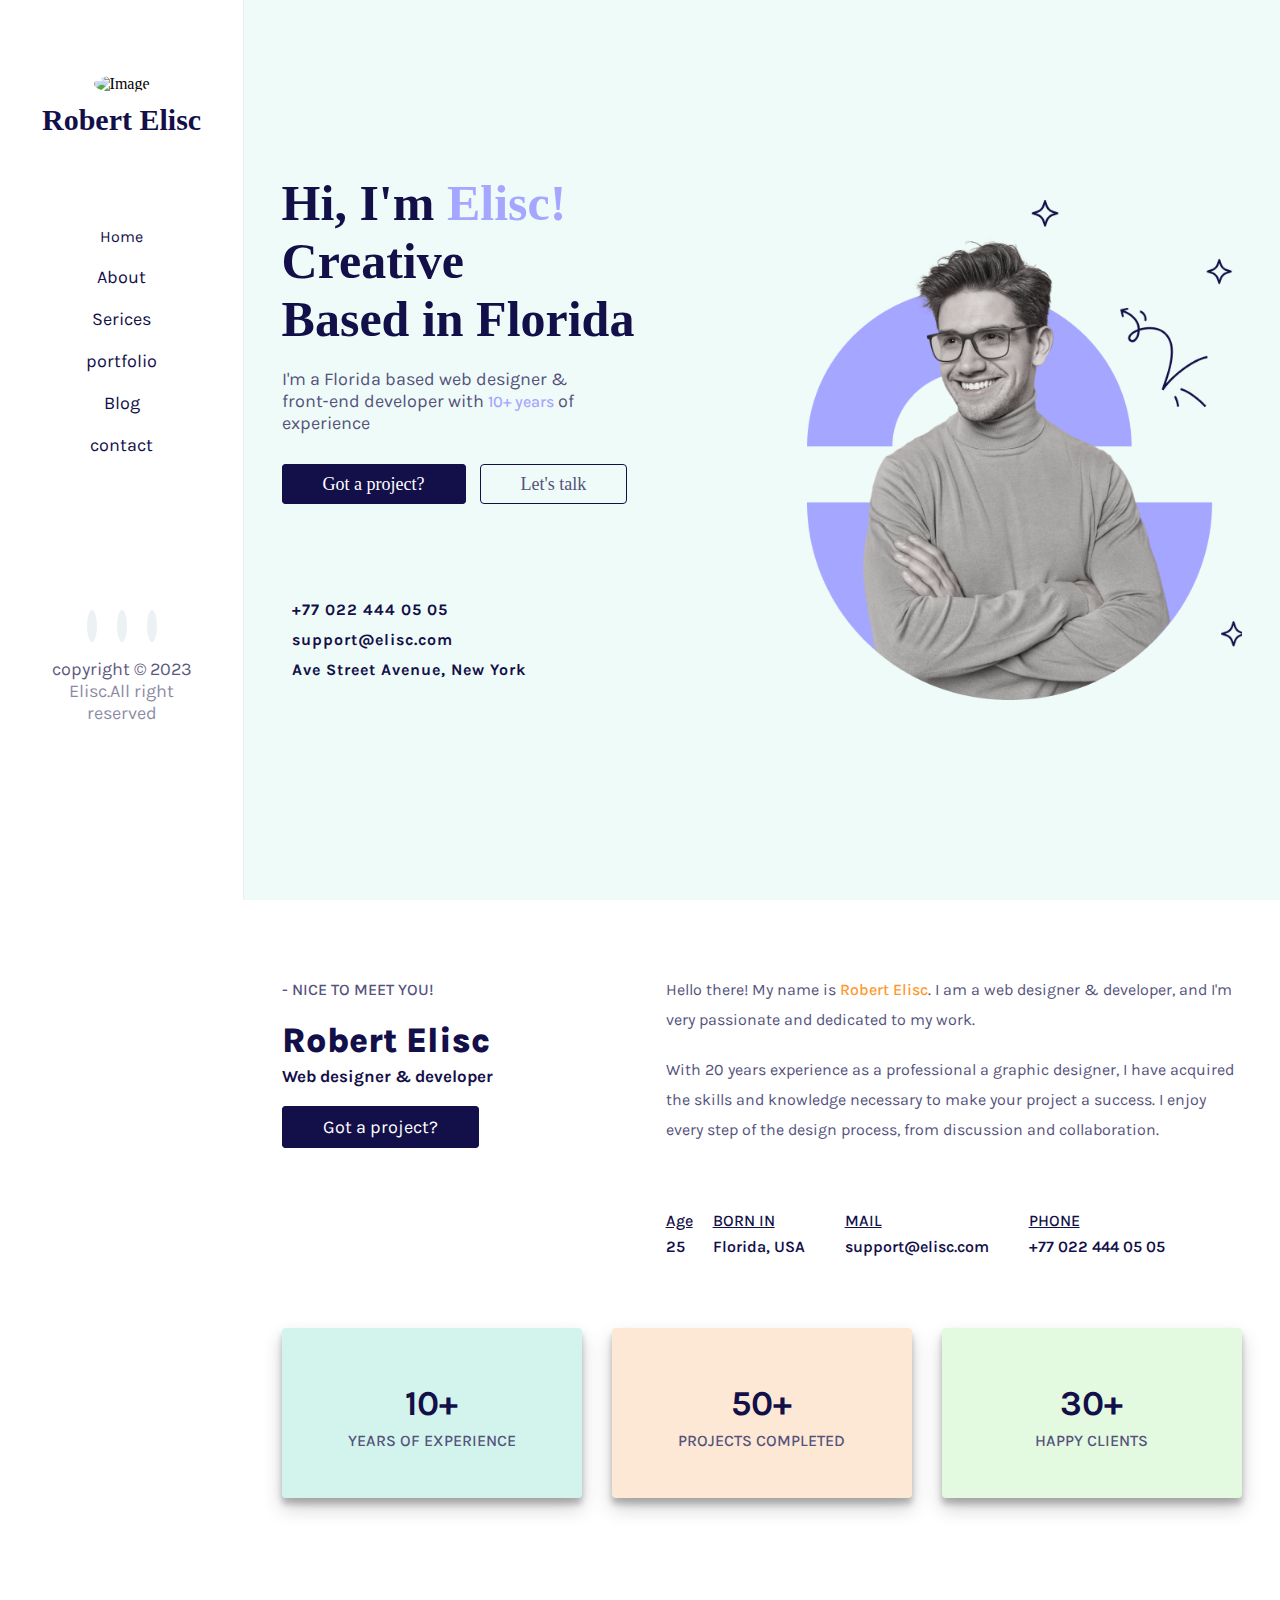
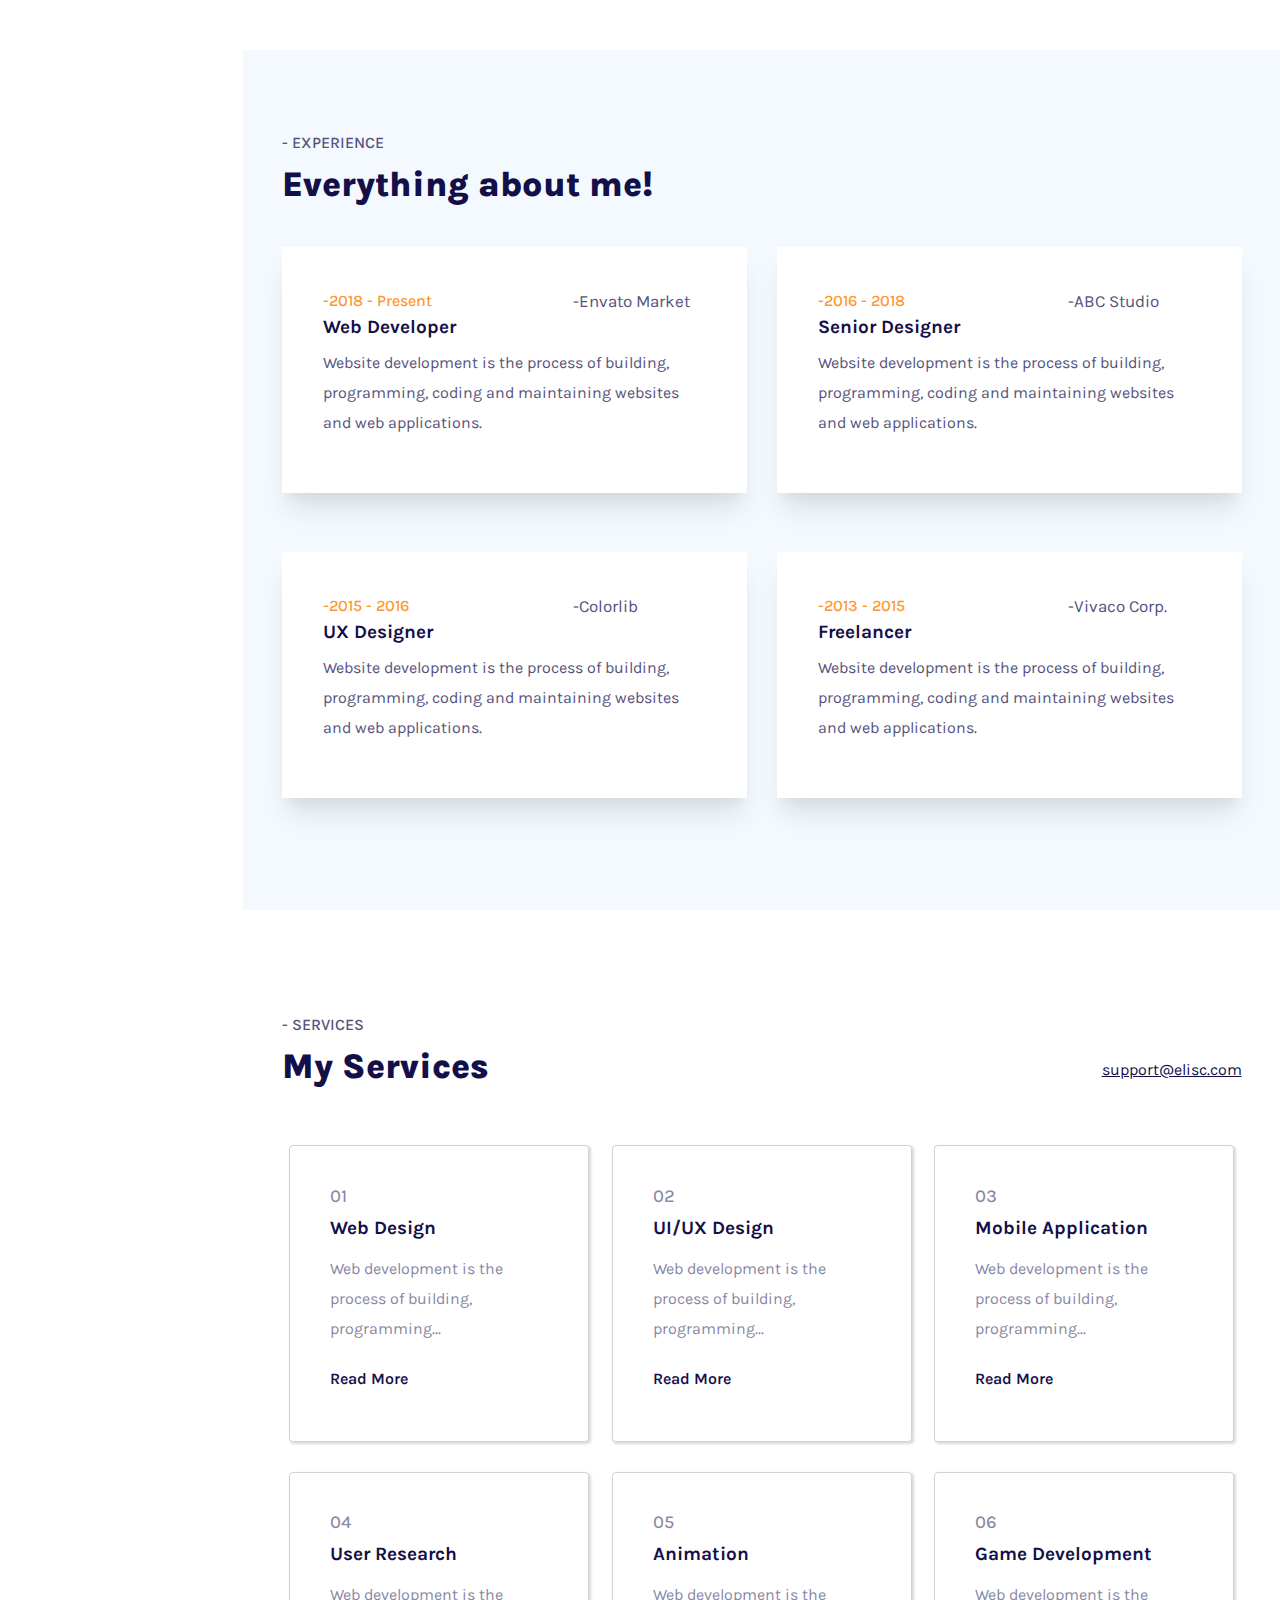
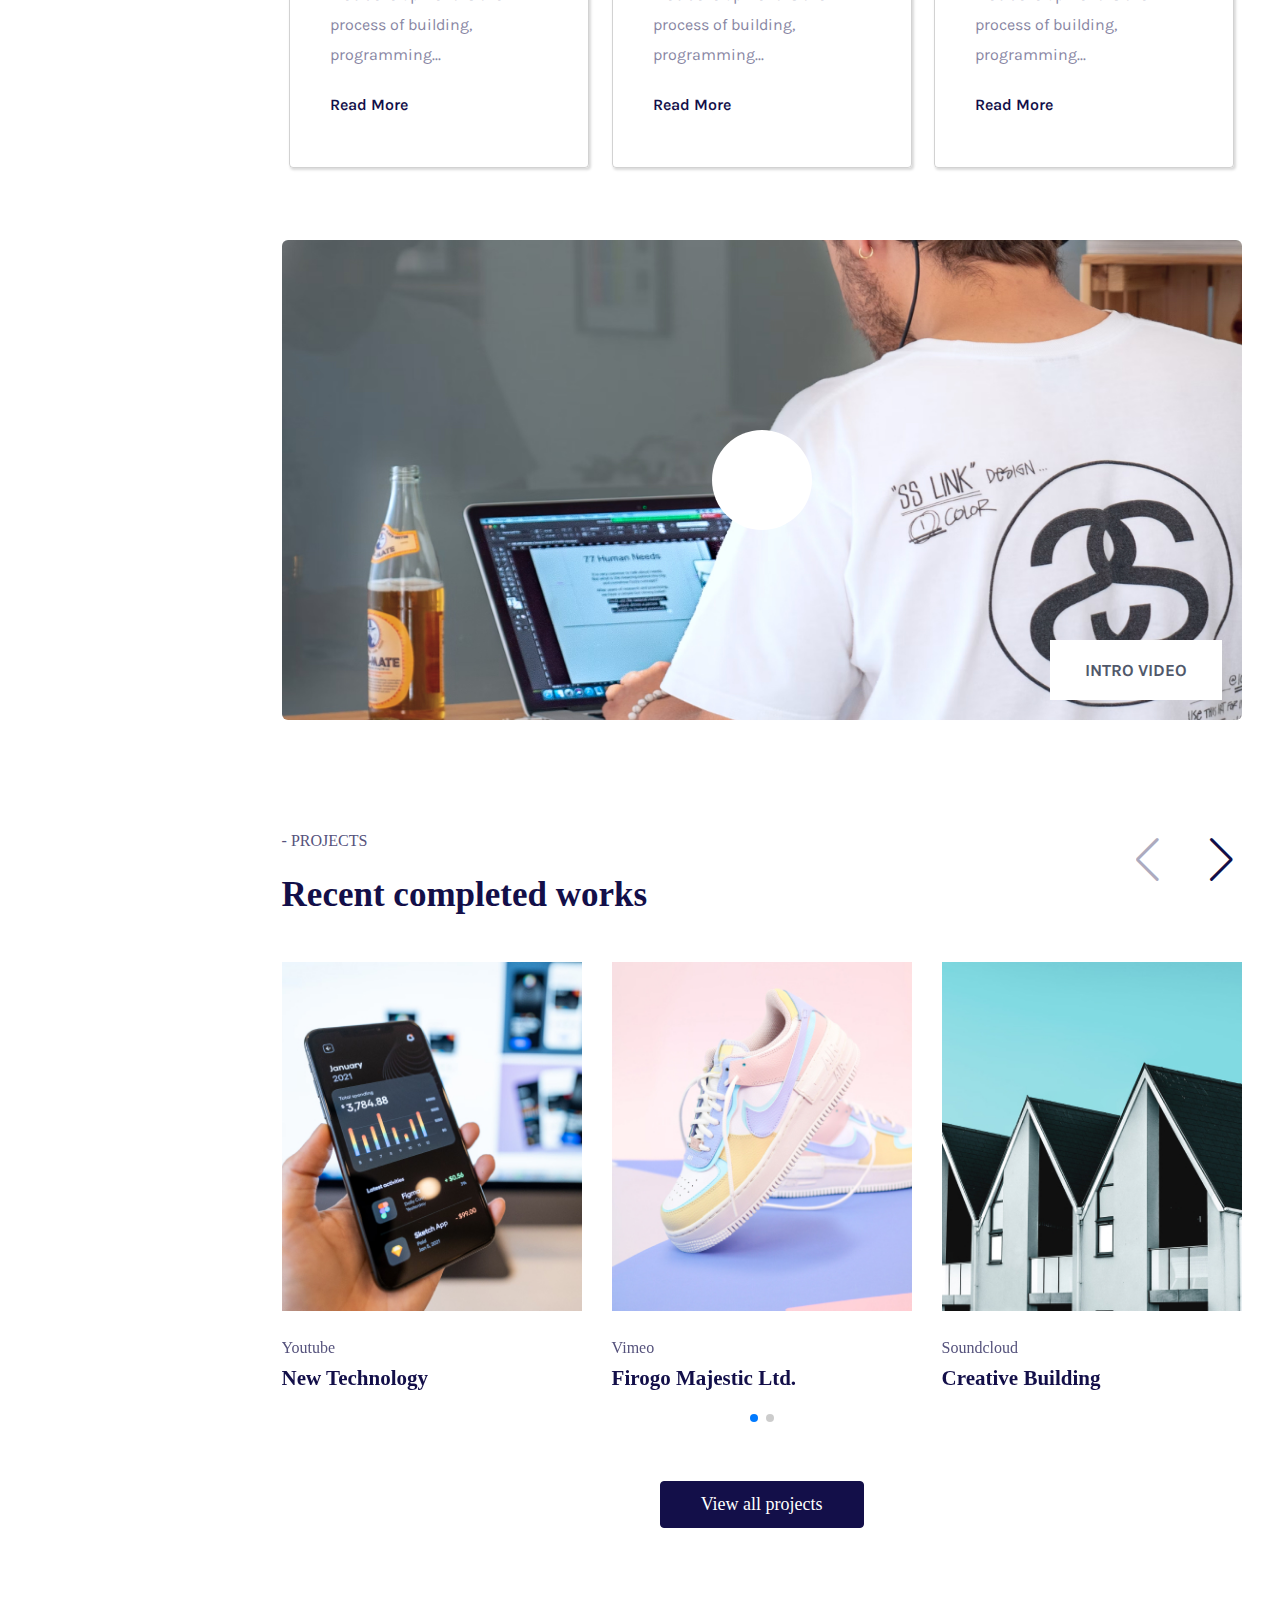
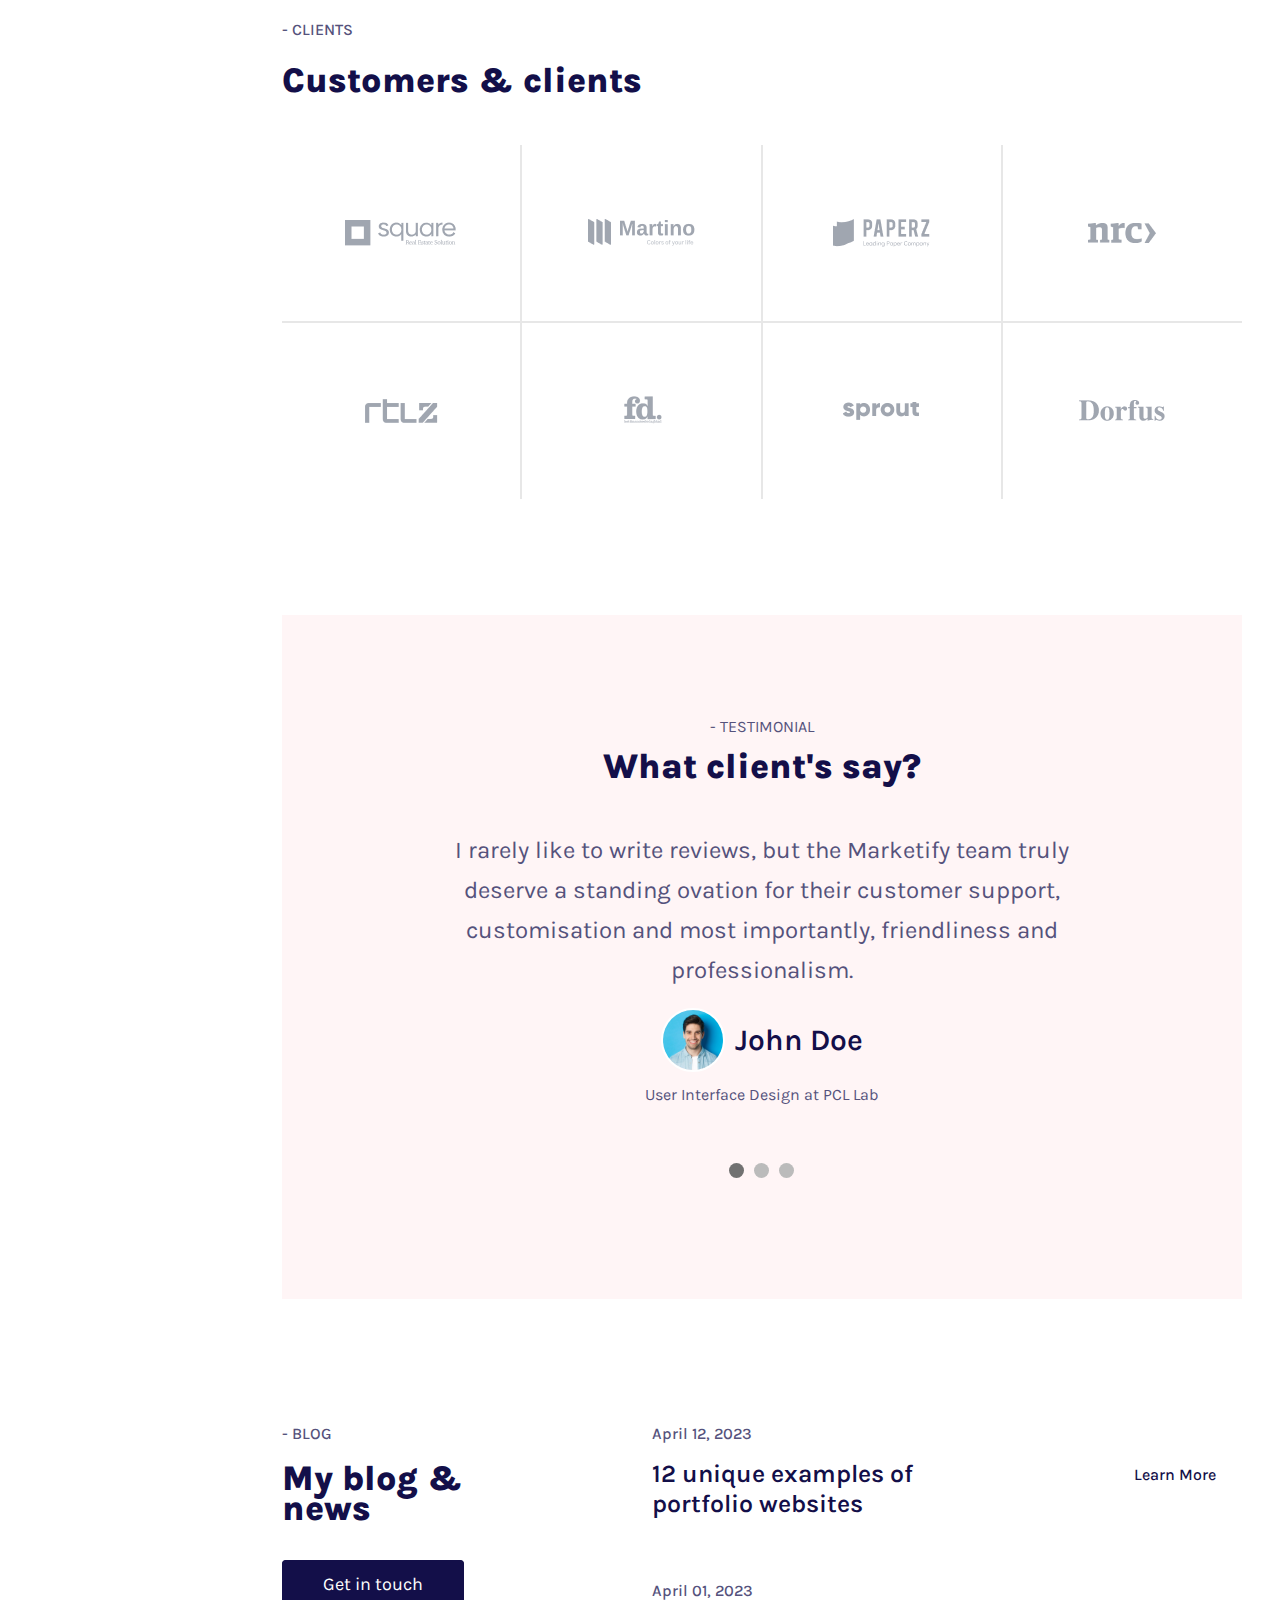
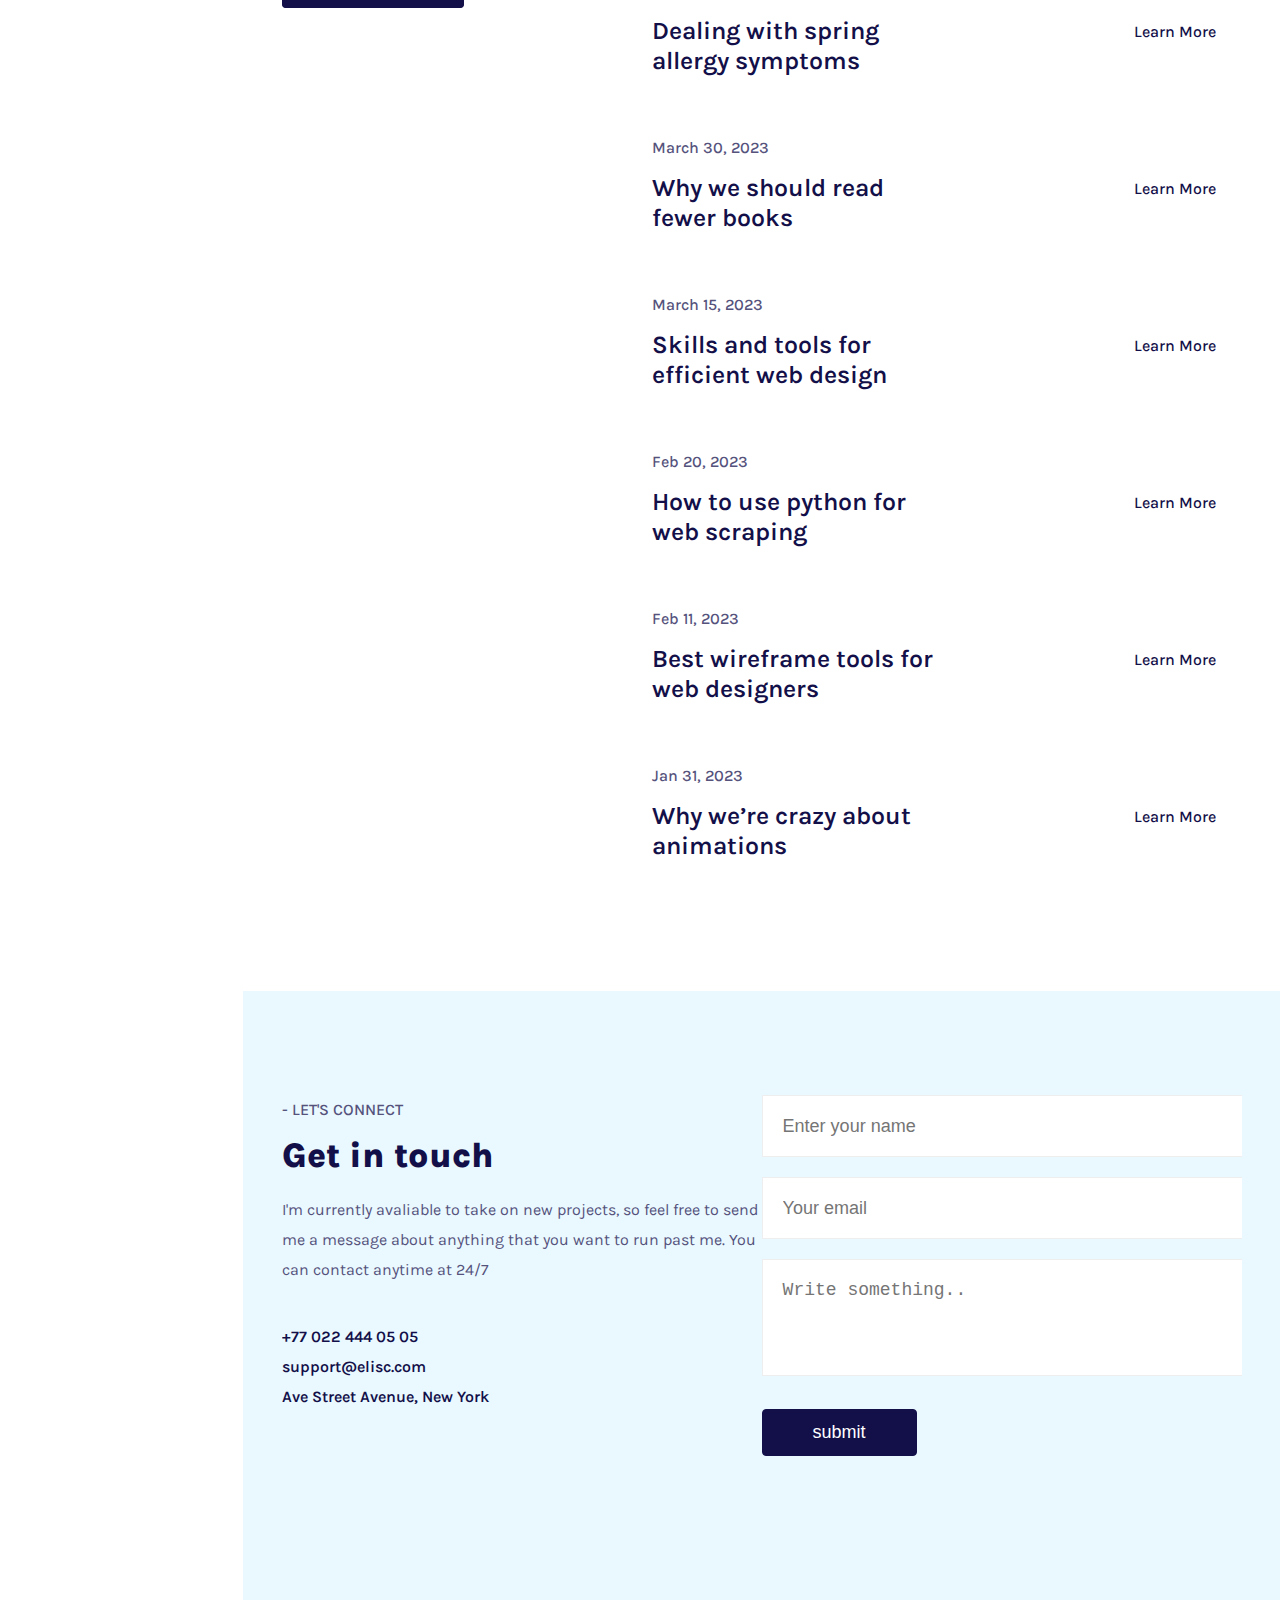
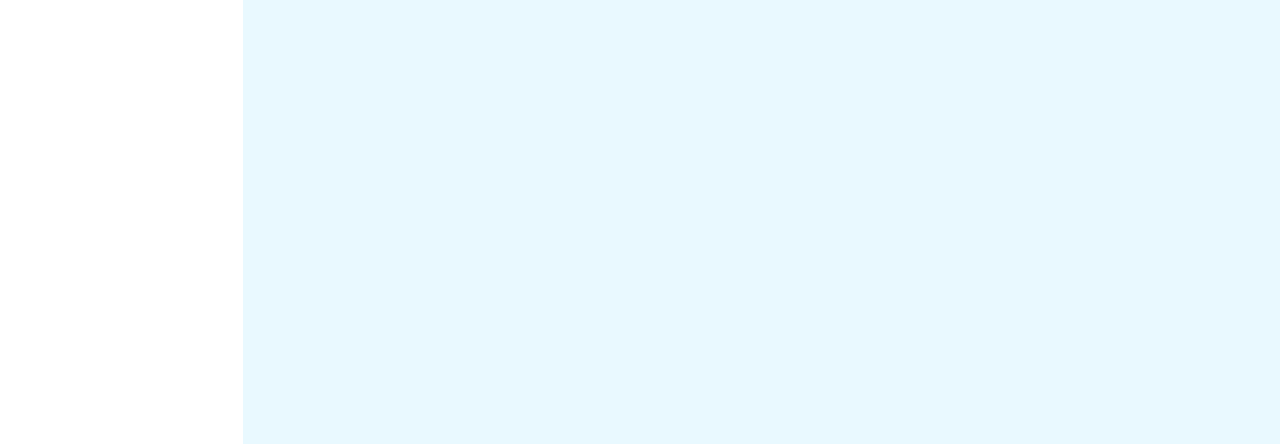
==== commit 94794982: "three project add" ====
--- a/index.html
+++ b/index.html
@@ -11,6 +11,8 @@
     <link href="https://fonts.googleapis.com/css2?family=Karla&display=swap" rel="stylesheet">
     <script type="module" src="https://unpkg.com/ionicons@7.1.0/dist/ionicons/ionicons.esm.js"></script>
     <script nomodule src="https://unpkg.com/ionicons@7.1.0/dist/ionicons/ionicons.js"></script>
+   <!-- Link Swiper's CSS -->
+  <link rel="stylesheet" href="https://cdn.jsdelivr.net/npm/swiper@10/swiper-bundle.min.css" />
     <link rel="stylesheet" href="https://cdnjs.cloudflare.com/ajax/libs/font-awesome/6.4.0/css/all.min.css" integrity="sha512-iecdLmaskl7CVkqkXNQ/ZH/XLlvWZOJyj7Yy7tcenmpD1ypASozpmT/E0iPtmFIB46ZmdtAc9eNBvH0H/ZpiBw==" crossorigin="anonymous" referrerpolicy="no-referrer" />
 </head>
 <body>
@@ -25,11 +27,11 @@
                     <div class="navbar-content">
                         <ul>
                             <li><a href="#" class="home-anchor">Home</a></li>
-                            <li><a href="#">About</a></li>
-                            <li><a href="#">Serices</a></li>
-                            <li><a href="#">portfolio</a></li>
-                            <li><a href="#">Blog</a></li>
-                            <li><a href="#">contact</a></li>
+                            <li><a href="#project_happy">About</a></li>
+                            <li><a href="#my_service">Serices</a></li>
+                            <li><a href="#recently_work">portfolio</a></li>
+                            <li><a href="#my_blog">Blog</a></li>
+                            <li><a href="#contact_map">contact</a></li>
                         </ul>
                     </div>
                     <div class="navbar-icon">
@@ -71,8 +73,8 @@
                                         <span> 10+ years </span>of experience
                                     </p>
                                     <div class="contact-button">
-                                        <a href="#" class="project-btn">Got a project?</a>
-                                        <a href="#" class="talk-btn">Let's talk</a>
+                                        <a href="#recently_work" class="project-btn">Got a project?</a>
+                                        <a href="#contact_map" class="talk-btn">Let's talk</a>
                                     </div>
                                     <ul class="intro-contact">
                                         <li><a href="#">+77 022 444 05 05</a></li>
@@ -89,7 +91,7 @@
                     <!-- =============================================
                                 Project happy clients section start
                      =================================================== -->
-                    <div class="project-happy-clients-parent-container">
+                    <div class="project-happy-clients-parent-container" id="project_happy">
                         <div class="project-happy-clients-child-container">
                             <div class="project-happy-clients">
                                 <div class="project-happy-clients-two-paragraph">
@@ -97,7 +99,7 @@
                                         <p class="project-happy-clients-title">- NICE TO MEET YOU!</p>
                                         <h4 class="project-happy-clients-heading">Robert Elisc</h4>
                                         <p class="project-happy-clients-para">Web designer & developer</p>
-                                        <a href="#" class="project-happy-clients-button">Got a project?</a>
+                                        <a href="#recently_work" class="project-happy-clients-button">Got a project?</a>
                                     </div>
                                     <div class="project-happy-clients-big-paragraph">
                                         <p class="project-happy-clients-big-paragraph-a">Hello there! My name is <span class="select-name">Robert Elisc</span>. I am a web designer & developer, and I'm very passionate and dedicated to my work.</p>
@@ -164,14 +166,14 @@
                     <!-- ============================================
                                Everything about me section start
                          ============================================ -->
-                    <div class="everthing-about-me-conatiner">
+                    <div class="everthing-about-me-conatiner" id="open">
                         <div class="everthing-about-me-child-conatiner">
                             <div class="everthing-about-me-heading">
                                 <p>- EXPERIENCE</p>
                                 <h5>Everything about me!</h5>
                             </div>
-                            <div class="everthing-about-me-child-conatiner-four-boxes">
-                                <div class="everthing-about-me-boxes">
+                            <div class="everthing-about-me-child-conatiner-four-boxes" >
+                                <div class="everthing-about-me-boxes" >
                                     <div class="everthing-about-me-box-list">
                                         <div class="box-list-heading">
                                             <div class="job">
@@ -194,7 +196,7 @@
                                 <div id="popup">
                                     <div id="popup-conten">
                                         <div class="hidden-development-small-section">
-                                            <div class="hidden-image">
+                                            <div class="hidden-image" id="popup-image">
                                                 <img src="./experience/1.jpg">
                                             </div>
                                             <div class="year-persent">
@@ -216,7 +218,7 @@
                                                 </p>
                                             </div>
                                         </div>
-                                        <a href="#" class="close-popup"><i class="fa-solid fa-xmark"></i></a>
+                                        <a href="#open" class="close-popup"><i class="fa-solid fa-xmark"></i></a>
                                     </div>
                                 </div>
                                 <div class="everthing-about-me-boxes">
@@ -242,7 +244,7 @@
                                 <div id="popup-a">
                                     <div id="popup-conten">
                                         <div class="hidden-development-small-section">
-                                            <div class="hidden-image">
+                                            <div class="hidden-image" id="popup_a">
                                                 <img src="./experience/2.jpg">
                                             </div>
                                             <div class="year-persent">
@@ -264,7 +266,7 @@
                                                 </p>
                                             </div>
                                         </div>
-                                        <a href="#" class="close-popup"><i class="fa-solid fa-xmark"></i></a>
+                                        <a href="#open" class="close-popup"><i class="fa-solid fa-xmark"></i></a>
                                     </div>
                                 </div>
                                 <div class="everthing-about-me-boxes">
@@ -290,7 +292,7 @@
                                 <div id="popup-b">
                                     <div id="popup-conten">
                                         <div class="hidden-development-small-section">
-                                            <div class="hidden-image">
+                                            <div class="hidden-image" id="hidden_image">
                                                 <img src="./experience/3.jpg">
                                             </div>
                                             <div class="year-persent">
@@ -312,7 +314,7 @@
                                                 </p>
                                             </div>
                                         </div>
-                                        <a href="#" class="close-popup"><i class="fa-solid fa-xmark"></i></a>
+                                        <a href="#open" class="close-popup"><i class="fa-solid fa-xmark"></i></a>
                                     </div>
                                 </div>
                                 <div class="everthing-about-me-boxes">
@@ -338,7 +340,7 @@
                                 <div id="popup-c">
                                     <div id="popup-conten">
                                         <div class="hidden-development-small-section">
-                                            <div class="hidden-image">
+                                            <div class="hidden-image" id="popup_c">
                                                 <img src="./experience/4.jpg">
                                             </div>
                                             <div class="year-persent">
@@ -360,7 +362,7 @@
                                                 </p>
                                             </div>
                                         </div>
-                                        <a href="#" class="close-popup"><i class="fa-solid fa-xmark"></i></a>
+                                        <a href="#open" class="close-popup"><i class="fa-solid fa-xmark"></i></a>
                                     </div>
                                 </div>
                             </div>
@@ -376,7 +378,7 @@
                     <!-- ====================================
                                my service section start 
                         =====================================  -->
-                    <div class="my-services-container">
+                    <div class="my-services-container" id="my_service">
                         <div class="my-services-child-container">
                             <div class="my-services-heading">
                                 <div class="my-services-heading-email-a">
@@ -607,7 +609,7 @@
                                 </div>
                                 <div class="hidden-video">
                                     <span><ion-icon class="cross" name="close-outline"></ion-icon></span>
-                                    <iframe class="video" width="560" height="315" src="https://www.youtube.com/embed/7e90gBu4pas" title="YouTube video player" frameborder="0" allow="accelerometer; autoplay; clipboard-write; encrypted-media; gyroscope; picture-in-picture; web-share" allowfullscreen></iframe>
+                                    <iframe class="video"   src="https://www.youtube.com/embed/7e90gBu4pas" title="YouTube video player" frameborder="0" allow="accelerometer; autoplay; clipboard-write; encrypted-media; gyroscope; picture-in-picture; web-share" allowfullscreen></iframe>
                                 </div>
                             </div>
                         </div>
@@ -615,7 +617,7 @@
                     <!-- ====================================
                            Recently completed works section 
                         =====================================  -->
-                    <div class="completed-works-container">
+                    <div class="completed-works-container" id="recently_work">
                         <div class="completed-works-child">
                             <div class="completed-works-heading">
                                 <div class="works-heading-left">
@@ -623,51 +625,79 @@
                                     <h3>Recent completed works</h3>
                                 </div>
                                 <div class="works-heading-right">
-
-                                </div>
-                            </div>
-                            <div class="completed-works-boxes-parent">
-                                <div class="completed-works-boxes-child">
-                                    <div class="project-box">
+                                    <div class="swiper-button-next" id="slider_icon"></div>
+                                    <div class="swiper-button-prev" id="slider_icon"></div>
+                                </div>
+                            </div>
+                            <div class="swiper card_slider">
+                                <div class="swiper-wrapper">
+                                    <div class="swiper-slide project-box" id="project_a">
                                         <div class="project-image">
                                             <img src="./img/portfolio/1.jpg" alt="Projects image">
+                                        </div>
+                                        <div class="project-details">
+                                            <span><a href="#">Youtube</a></span>
+                                            <h3><a href="#">New Technology</a></h3>
+                                        </div>
+                                    </div>
+                                    <div class="swiper-slide project-box" id="project_b">
+                                        <div class="project-image">
+                                            <img src="./img/portfolio/2.jpg" alt="Projects image">
                                         </div>
                                         <div class="project-details">
                                             <span><a href="#">Vimeo</a></span>
                                             <h3><a href="#">Firogo Majestic Ltd.</a></h3>
                                         </div>
                                     </div>
-                                    <div class="project-box">
-                                        <div class="project-image">
-                                            <img src="./img/portfolio/2.jpg" alt="Projects image">
-                                        </div>
-                                        <div class="project-details">
-                                            <span><a href="#">Vimeo</a></span>
-                                            <h3><a href="#">Firogo Majestic Ltd.</a></h3>
-                                        </div>
-                                    </div>
-                                    <div class="project-box">
+                                    <div class="swiper-slide project-box" id="project_c">
                                         <div class="project-image">
                                             <img src="./img/portfolio/3.jpg" alt="Projects image">
                                         </div>
                                         <div class="project-details">
-                                            <span><a href="#">Vimeo</a></span>
-                                            <h3><a href="#">Firogo Majestic Ltd.</a></h3>
-                                        </div>
-                                    </div>
-                                    <div class="project-box">
+                                            <span><a href="#">Soundcloud</a></span>
+                                            <h3><a href="#">Creative Building</a></h3>
+                                        </div>
+                                    </div>
+                                    <div class="swiper-slide project-box">
                                         <div class="project-image">
                                             <img src="./img/portfolio/4.jpg" alt="Projects image">
                                         </div>
                                         <div class="project-details">
-                                            <span><a href="#">Vimeo</a></span>
-                                            <h3><a href="#">Firogo Majestic Ltd.</a></h3>
-                                        </div>
-                                    </div>
-                                </div>
+                                            <span><a href="#">Modalbox</a></span>
+                                            <h3><a href="#">Beautiful Boat</a></h3>
+                                        </div>
+                                    </div>
+                                </div>
+                                <div class="swiper-pagination"></div>
                             </div>
                             <div class="completed-works-bottom">
                                 <a href="#">View all projects</a>
+                            </div>
+                            <div class="swiper-a">
+                                <div class="swiper-video-a">
+                                    <iframe width="560" height="315" src="https://www.youtube.com/embed/7e90gBu4pas?start=17" title="YouTube video player" frameborder="0" allow="accelerometer; autoplay; clipboard-write; encrypted-media; gyroscope; picture-in-picture; web-share" allowfullscreen></iframe>
+                                    <div class="cross_icon">
+                                        <ion-icon class="swiper_close_a" name="close-outline"></ion-icon>
+                                    </div>
+                                </div>
+                            </div>
+                            <div class="swiper-b">
+                                <div class="swiper-video-b">
+                                    <video controls autoplay>
+                                        <source src="https://previews.customer.envatousercontent.com/h264-video-previews/a18ff6f9-1f18-4c52-84b3-eb06153e6bae/23824322.mp4" type="video/mp4">
+                                    </video>
+                                    <div class="cross_icon">
+                                        <ion-icon class="swiper_close_b" name="close-outline"></ion-icon>
+                                    </div>
+                                </div>
+                            </div>
+                            <div class="swiper-c">
+                                <div class="swiper-video-c">
+                                    <iframe width="100%" height="300" scrolling="no" frameborder="no" allow="autoplay" src="https://w.soundcloud.com/player/?url=https%3A//api.soundcloud.com/tracks/471954807&color=%23ff5500&auto_play=false&hide_related=false&show_comments=true&show_user=true&show_reposts=false&show_teaser=true&visual=true"></iframe>
+                                    <div class="cross_icon">
+                                        <ion-icon class="swiper_close_c" name="close-outline"></ion-icon>
+                                    </div>
+                                </div>
                             </div>
                         </div>
                     </div>
@@ -766,7 +796,7 @@
                     <!-- ====================================
                                My blogs container section
                         =====================================  -->
-                    <div class="my-blogs-container">
+                    <div class="my-blogs-container" id="my_blog">
                         <div class="my-blogs-clild">
                             <div class="my-blogs-heading-buttons">
                                 <div class="my-blogs-title">
@@ -774,7 +804,7 @@
                                     <h3>My blog & news</h3>
                                 </div>
                                 <div class="my-blogs-button">
-                                    <a href="#">Get in touch</a>
+                                    <a href="#contact_map">Get in touch</a>
                                 </div>
                             </div>
                             <div class="my-blogs-list">
@@ -1036,7 +1066,7 @@
                     <!-- ====================================
                               contact and map section
                         =====================================  -->
-                    <div class="contact-section-container">
+                    <div class="contact-section-container" id="contact_map">
                         <div class="contact-section-child">
                             <div class="contact-section-detais">
                                 <div class="contact-details">
@@ -1087,5 +1117,40 @@
          ======================================== -->
 
          <script src="script.js"></script>
+
+           <!-- Swiper JS -->
+  <script src="https://cdn.jsdelivr.net/npm/swiper@10/swiper-bundle.min.js"></script>
+
+  <!-- Initialize Swiper -->
+  <script>
+    var swiper = new Swiper(".card_slider", {
+      spaceBetween: 30,
+    //   loop:true,
+      speed:1000,
+      autoplay:{
+        delay:2000,
+      },
+      pagination: {
+        el: ".swiper-pagination",
+        clickable: true,
+      },
+      navigation: {
+        nextEl: ".swiper-button-next",
+        prevEl: ".swiper-button-prev",
+      },
+      breakpoints: {
+        700: {
+          slidesPerView: 1,
+        },
+        700: {
+          slidesPerView: 2,
+        },
+        1050: {
+          slidesPerView: 3,
+        },
+      },
+    });
+  </script>
+
 </body>
 </html>--- a/style.css
+++ b/style.css
@@ -1,6 +1,10 @@
 *{
     margin: 0;
     padding: 0;
+}
+
+html{
+    scroll-behavior: smooth;
 }
 /* ============================
        Navbaar section start 
@@ -69,6 +73,7 @@
      font: 500;
 }
 
+
 .navbar-content ul{
     list-style-type:none;
 }
@@ -77,8 +82,9 @@
    padding:10px;
 }
 
+
 .navbar-content ul .home-anchor{
-    color:#A5A6FF;
+    color: #130F49;
     font-size:16px;
  }
 
@@ -816,7 +822,7 @@
 
     .right-main-section-container .right-main-section-container-child .intro-part-image-container
     .intro-part-image-child-container{
-        width:95%;
+        width:90%;
         height: 1000px;
         display: flex;
         justify-content: space-around;
@@ -860,6 +866,12 @@
     }
 }
 
+@media(max-width:400px) {
+    .intro-part-image-child-container .intro-part-image-paragraph 
+    .change-content{
+            display: block;
+    }
+}
 
 @media(max-width:370px){
 
@@ -896,11 +908,6 @@
             font-weight:800;
             color:#130F49;
             padding-right: 0;
-    }
-
-    .intro-part-image-child-container .intro-part-image-paragraph 
-    .change-content{
-            display: block;
     }
 }
 
@@ -950,7 +957,6 @@
 .project-happy-clients-child-container{
     width:100%;
     height: 819px;
-    /* border:2px solid blue; */
     display: flex;
     justify-content: center;
     align-items: center;
@@ -961,7 +967,6 @@
 .project-happy-clients{
     width:1210px;
     height: 600px;
-    /* border:2px solid blue; */
 }
 
 .project-happy-clients 
@@ -975,14 +980,12 @@
 .project-happy-clients-small-paragraph{
     width: 40%;
     height: 318px;
-    /* border:2px solid blue; */
 }
 
 .project-happy-clients .project-happy-clients-two-paragraph
 .project-happy-clients-big-paragraph{
     width: 60%;
     height: 318px;
-    /* border:2px solid blue; */
 }
 
 .project-happy-clients-small-paragraph
@@ -1104,7 +1107,6 @@
     align-items: center;
     width: 100%;
     height:275px;
-    /* border:2px solid red; */
 }
 
 
@@ -1112,7 +1114,6 @@
 .three-boxes-experince-project{
     width: 100%;
     height:210px;
-    /* border:2px solid black; */
     display: flex;
     justify-content: space-between;
     align-items: center;
@@ -1742,14 +1743,14 @@
     .project-happy-clients-small-paragraph{
         width: 100%;
         height: auto;
-        padding-bottom: 50px;
+        padding-bottom: 40px;
     }
     
     .project-happy-clients .project-happy-clients-two-paragraph
     .project-happy-clients-big-paragraph{
         width: 100%;
         height: auto;
-        padding-bottom: 50px;
+        padding-bottom: 0;
     }
     
     .project-happy-clients-big-paragraph
@@ -1773,10 +1774,17 @@
 
     .project-happy-clients-big-paragraph
     .age-contact-phone ul li {
-        padding-bottom: 30px;
-    }
-
-    
+        padding-bottom: 25px;
+    }
+
+    .project-happy-clients-big-paragraph
+    .age-contact-phone ul li .age-contact-phone-link {
+        font-size:18px;
+        font-weight: 800;
+        color: #130F49;
+        letter-spacing: .5px;
+    }
+
     .project-happy-clients-small-paragraph
     .project-happy-clients-heading{
         font-weight: 800;
@@ -1931,7 +1939,7 @@
     .project-happy-clients-parent-container
     .project-happy-clients-child-container
     .project-happy-clients{
-        width: 95% ;
+        width: 90% ;
         height: 1500px;
     }
     
@@ -1962,14 +1970,41 @@
         height: auto;
         padding-bottom:50px;
     }
-    
-    }
-
-
-
-
-
-    
+    .three-boxes-experince-project
+    .three-boxes-experince-project-boxes-a{
+        width: 100%;
+        height: 168px;
+    }
+    
+    .three-boxes-experince-project
+    .three-boxes-experince-project-boxes-b{
+        width: 100%;
+        height: 168px;
+    }
+    .three-boxes-experince-project
+    .three-boxes-experince-project-boxes-c{
+        width:100%;
+        height: 168px;
+    }
+
+    .three-boxes-experince-project
+.three-boxes-experince-project-boxes-a{
+    box-shadow: none;
+ }
+
+.three-boxes-experince-project
+.three-boxes-experince-project-boxes-b{
+    box-shadow: none;
+ }
+.three-boxes-experince-project
+.three-boxes-experince-project-boxes-c{
+    box-shadow: none;
+ }
+    
+    }
+
+
+
 
 /* ==========================================
        Project happy client section end
@@ -1988,7 +2023,6 @@
 .everthing-about-me-child-conatiner{
     width:100%;
     height: 918px;
-    /* border:2px solid blue; */
     display: flex;
     justify-content: center;
     flex-direction: column;
@@ -2024,7 +2058,6 @@
 .everthing-about-me-child-conatiner-four-boxes{
     width:1240px;
     height: 610px;
-    /* border:2px solid red; */
     display: flex;
     justify-content: space-around;
     align-items: center;
@@ -2551,7 +2584,7 @@
     
     .everthing-about-me-child-conatiner
     .everthing-about-me-heading{
-        width:95%;
+        width:90%;
         height: 85px;
         margin-bottom: 20px;    
     }
@@ -2575,7 +2608,7 @@
     
     .everthing-about-me-child-conatiner
     .everthing-about-me-child-conatiner-four-boxes{
-        width:95%;
+        width:100%;
         height: 930px;
         display: flex;
         justify-content: space-between;
@@ -2586,13 +2619,13 @@
     .everthing-about-me-child-conatiner
     .everthing-about-me-child-conatiner-four-boxes
     .everthing-about-me-boxes{
-        width: 100%;
+        width: 90%;
         height: 203px;    
     }
     
     
     .everthing-about-me-boxes a{
-        width: 95%;
+        width: 90%;
         height: 203px;
         position: absolute;
     }
@@ -2691,7 +2724,7 @@
 
         .everthing-about-me-child-conatiner
         .everthing-about-me-heading{
-            width:95%;
+            width:90%;
             height: 120px;
             margin-bottom: 20px;   
         }
@@ -2740,6 +2773,7 @@
     left: 0;
     background: rgba(0,0,0,.8);
     display: none;
+    z-index: 100;
 }
 
 #popup:target{
@@ -2750,7 +2784,6 @@
    #popup-conten{
     width: 968px;
     height: 711.5px;
-    /* border:2px solid blue; */
     display: flex;
     justify-content: center;
     align-items: center;
@@ -2760,7 +2793,7 @@
     top: 50%;
     left: 50%;
     transform: translate(-50%,-50%);
-
+    z-index: 100;
    }
 
 
@@ -2768,10 +2801,8 @@
    .hidden-development-small-section{
     width: 857px;
     height: 600px;
-    /* border:2px solid blue; */
     overflow-y:scroll;
-    /* overflow-x: hidden; */
-    /* display: none; */
+    overflow-x: hidden;
    }
 
    .hidden-development-small-section::-webkit-scrollbar{
@@ -2792,7 +2823,6 @@
    .hidden-image  img{
     width: 100%;
     height: 428px;
-    /* border:2px solid blue; */
     border: none;
     border-radius: 10px;
     margin-bottom:30px;
@@ -2846,7 +2876,6 @@
    .hidden-all-paragraph{
     width: 100%;
     height: 400px;
-    /* border: 2px solid blue; */
    }
 
    .hidden-development-small-section
@@ -2862,25 +2891,190 @@
  
    #popup a.close-popup{
     font-size: 25px;
-    border: 2px solid black;
-    padding: 1px 4px;
-    border-radius: 4px;
-    color:black;
-    z-index:2;
-    background-color: white;
-    position: absolute;
+    font-weight: 800;
+    position:absolute;
     top:0;
-    right: 0;
-    margin: 60px 12px;
-    text-decoration: none;
+    right: -50px;
+    color: #fff;
+    background-color: transparent;
+    border: 2px solid #fff;
+    z-index: 999;
+    padding-top: 2px;
+    padding-bottom: 1px;
+    padding-left: 4px;
+    padding-right: 4px;
+    border-radius: 8px;
+    transition: all .1s linear;
    } 
+
 
 
    #popup a.close-popup:hover{ 
      border-radius: 50%;
    } 
 
-   
+/* Media query  1200px
+---------------------------------
+Everything about me section
+---------------------------------- */
+@media(max-width:1200px){
+   #popup
+   #popup-conten{
+    width: 668px;
+    height: 711.5px;
+   }
+
+
+    #popup-conten
+   .hidden-development-small-section{
+    width:557px;
+    height: 600px;
+   }
+
+
+   #popup #popup-conten .hidden-development-small-section
+   #popup-image  img{
+    width: 100%;
+    height: 428px;
+    border: none;
+    border-radius: 10px;
+    margin-bottom:30px;
+   }
+
+   .hidden-development-small-section
+   .year-persent{
+     width: 100%;
+     height:50px;
+   }
+
+   .hidden-development-small-section
+   .hidden-heading-para{
+    width: 100%;
+    height: 70px;
+    margin-bottom: 20px;
+   }
+
+   .hidden-development-small-section
+   .hidden-heading-para span{
+    font-size:16px;
+    font-weight: 400;
+    line-height: 30px;
+   }
+
+   .hidden-development-small-section
+   .hidden-heading-para h6{
+    font-size:20px;
+   }
+
+   .hidden-development-small-section
+   .hidden-all-paragraph p{
+    font-size: 16px;
+    font-weight: 400;
+    line-height: 30px;
+   }
+ 
+}
+
+/* Media query  800px
+---------------------------------
+Everything about me section
+---------------------------------- */
+@media(max-width:800px){
+    #popup{
+    width: 100vw;
+    height: 100vh;
+}
+
+   #popup
+   #popup-conten{
+    width: 468px;
+    height: 711.5px;
+   }
+
+
+    #popup-conten
+   .hidden-development-small-section{
+    width:377px;
+    height: 620px;
+   }
+
+
+   #popup #popup-conten .hidden-development-small-section
+   #popup-image  img{
+    width: 100%;
+    height: 300px;
+    border: none;
+    border-radius: 10px;
+    margin-bottom:30px;
+   }
+
+   .hidden-development-small-section
+   .year-persent{
+     width: 100%;
+     height:50px;
+   }
+
+   .hidden-development-small-section
+   .hidden-heading-para{
+    width: 100%;
+    height: 70px;
+    margin-bottom: 20px;
+   }
+
+   #popup a.close-popup{
+    font-size: 30px;
+    font-weight: 900;
+    position:absolute;
+    top:5px;
+    right: 5px;
+    color: #130F49;
+    background-color: transparent;
+    border: 2px solid #fff;
+    z-index: 999;
+    padding: auto;
+    border-radius: none;
+    transition: all .1s linear;
+    border: none;
+   } 
+
+}
+
+/* Media query  600px
+---------------------------------
+Everything about me section
+---------------------------------- */
+@media(max-width:600px){
+    #popup{
+    width: 100vw;
+    height: 100vh;
+}
+
+   #popup
+   #popup-conten{
+    width: 300px;
+    height: 711.5px;
+   }
+
+
+    #popup-conten
+   .hidden-development-small-section{
+    width:239px;
+    height: 620px;
+   }
+
+
+   #popup #popup-conten .hidden-development-small-section
+   #popup-image  img{
+    width: 100%;
+    height: 120px;
+    border: none;
+    border-radius: 10px;
+    margin-bottom:30px;
+   }
+
+
+}
+
 
 
            /* Hidden content end 
@@ -2898,6 +3092,7 @@
     left: 0;
     background: rgba(0,0,0,.8);
     display: none;
+    z-index: 100;
 }
 
 #popup-a:target{
@@ -2918,24 +3113,108 @@
     top: 50%;
     left: 50%;
     transform: translate(-50%,-50%);
-
+    z-index: 100;
    }
  
    #popup-a a.close-popup{
     font-size: 25px;
+    font-weight: 800;
+    position:absolute;
+    top:0;
+    right: -50px;
+    color: #fff;
+    background-color: transparent;
     border: 2px solid #fff;
-    padding: 2px 4px;
-    border-radius: 4px;
-    color:white;
-    z-index:2;
-    background-color: black;
-    position: absolute;
-    top:0;
-    right: 0;
-    margin: 60px 8px;
-    text-decoration: none;
+    z-index: 999;
+    padding-top: 2px;
+    padding-bottom: 1px;
+    padding-left: 4px;
+    padding-right: 4px;
+    border-radius: 8px;
+    transition: all .1s linear;
    } 
 
+   #popup-a a.close-popup:hover{
+    border-radius:50%;
+   }
+
+
+   /* Media query  1200px
+   --------------------------------- */
+   @media(max-width:1200px){
+       #popup-a{
+        width: 100vw;
+        height: 100vh;
+       }
+    
+       #popup-a
+       #popup-conten{
+        width: 668px;
+        height: 711.5px;
+       }
+
+       #popup-a #popup-conten .hidden-development-small-section
+       #popup-image  img{
+        width: 100%;
+        height: 428px;
+       }
+
+   }
+
+      /* Media query  800px
+   --------------------------------- */
+   @media(max-width:800px){
+    #popup-a{
+        width: 100vw;
+        height: 100vh;
+    }
+    
+       #popup-a
+       #popup-conten{
+        width: 468px;
+        height: 711.5px;
+       }
+       #popup-a a.close-popup{
+        font-size: 30px;
+        font-weight: 900;
+        position:absolute;
+        top:5px;
+        right: 5px;
+        color: #130F49;
+        background-color: transparent;
+        border: 2px solid #fff;
+        z-index: 999;
+        padding: auto;
+        border-radius: none;
+        transition: all .1s linear;
+        border: none;
+       }
+        #popup-a #popup-conten .hidden-development-small-section #popup_a img{
+        width: 100%;
+        height: 350px;
+       }
+
+   }
+
+         /* Media query  600px
+   --------------------------------- */
+   @media(max-width:600px){
+    #popup-a{
+        width: 100vw;
+        height: 100vh;
+    }
+    
+       #popup-a
+       #popup-conten{
+        width: 300px;
+        height: 711.5px;
+       }
+       #popup-a #popup-conten .hidden-development-small-section #popup_a img{
+        width: 100%;
+        height: 120px;
+       }
+
+   }
 
 
            /* Hidden content end 
@@ -2954,6 +3233,7 @@
     left: 0;
     background: rgba(0,0,0,.8);
     display: none;
+    z-index: 100;
 }
 
 #popup-b:target{
@@ -2974,24 +3254,108 @@
     top: 50%;
     left: 50%;
     transform: translate(-50%,-50%);
+    z-index: 100;
 
    }
  
    #popup-b a.close-popup{
     font-size: 25px;
+    font-weight: 800;
+    position:absolute;
+    top:0;
+    right: -50px;
+    color: #fff;
+    background-color: transparent;
     border: 2px solid #fff;
-    padding: 2px 4px;
-    border-radius: 4px;
-    color:white;
-    z-index:2;
-    background-color: black;
-    position: absolute;
-    top:0;
-    right: 0;
-    margin: 60px 8px;
-    text-decoration: none;
+    z-index: 999;
+    padding-top: 2px;
+    padding-bottom: 1px;
+    padding-left: 4px;
+    padding-right: 4px;
+    border-radius: 8px;
+    transition: all .1s linear;
    } 
-
+   #popup-b a.close-popup:hover{
+    border-radius:50%;
+   }
+
+
+      /* Media query  1200px
+   --------------------------------- */
+   @media(max-width:1200px){
+    #popup-b{
+        width: 100vw;
+        height: 100vh;
+    }
+
+       #popup-b
+       #popup-conten{
+        width: 668px;
+        height: 711.5px;  
+       }
+
+       #popup-b #popup-conten .hidden-development-small-section #hidden_image img{
+        width: 100%;
+        height: 428px;
+       }
+ 
+   }
+
+         /* Media query  800px
+   --------------------------------- */
+   @media(max-width:800px){
+    #popup-b{
+        width: 100vw;
+        height: 100vh;
+    }
+
+       #popup-b
+       #popup-conten{
+        width: 468px;
+        height: 711.5px; 
+       }
+
+       #popup-b #popup-conten .hidden-development-small-section #hidden_image img{
+        width: 100%;
+        height: 350px;
+       }
+
+       #popup-b a.close-popup{
+        font-size: 30px;
+        font-weight: 900;
+        position:absolute;
+        top:5px;
+        right: 5px;
+        color: #130F49;
+        background-color: transparent;
+        border: 2px solid #fff;
+        z-index: 999;
+        padding: auto;
+        border-radius: none;
+        transition: all .1s linear;
+        border: none;
+       } 
+   }
+
+            /* Media query  600px
+   --------------------------------- */
+   @media(max-width:600px){
+    #popup-b{
+        width: 100vw;
+        height: 100vh;
+    }
+
+       #popup-b
+       #popup-conten{
+        width: 300px;
+        height: 711.5px; 
+       }
+
+       #popup-b #popup-conten .hidden-development-small-section #hidden_image img{
+        width: 100%;
+        height: 120px;
+       }
+   }
 
 
            /* Hidden content end 
@@ -3010,6 +3374,7 @@
     left: 0;
     background: rgba(0,0,0,.8);
     display: none;
+    z-index:100;
 }
 
 #popup-c:target{
@@ -3030,25 +3395,103 @@
     top: 50%;
     left: 50%;
     transform: translate(-50%,-50%);
+    z-index:100;
 
    }
  
    #popup-c a.close-popup{
     font-size: 25px;
+    font-weight: 800;
+    position:absolute;
+    top:0;
+    right: -50px;
+    color: #fff;
+    background-color: transparent;
     border: 2px solid #fff;
-    padding: 2px 4px;
-    border-radius: 4px;
-    color:white;
-    z-index:2;
-    background-color: black;
-    position: absolute;
-    top:0;
-    right: 0;
-    margin: 60px 8px;
-    text-decoration: none;
+    z-index: 999;
+    padding-top: 2px;
+    padding-bottom: 1px;
+    padding-left: 4px;
+    padding-right: 4px;
+    border-radius: 8px;
+    transition: all .1s linear;
    } 
 
-
+   #popup-c a.close-popup:hover{
+    border-radius:50%;
+   }
+
+
+         /* Media query  1200px
+   --------------------------------- */
+   @media(max-width:1200px){
+    #popup-c{
+        width: 100vw;
+        height: 100vh;
+    }
+    #popup-c
+    #popup-conten{
+        width: 668px;
+        height: 711.5px;
+    }
+    #popup-c #popup-conten .hidden-development-small-section #popup_c img{
+        width: 100%;
+        height: 428px;
+    }
+   }
+
+            /* Media query  800px
+   --------------------------------- */
+   @media(max-width:800px){
+    #popup-c{
+        width: 100vw;
+        height: 100vh;
+    }
+    #popup-c
+    #popup-conten{
+        width: 468px;
+        height: 711.5px;
+    }
+    #popup-c #popup-conten .hidden-development-small-section #popup_c img{
+        width: 100%;
+        height: 350px;
+    }
+
+    #popup-c a.close-popup{
+        font-size: 30px;
+        font-weight: 900;
+        position:absolute;
+        top:5px;
+        right: 5px;
+        color: #130F49;
+        background-color: transparent;
+        border: 2px solid #fff;
+        z-index: 999;
+        padding: auto;
+        border-radius: none;
+        transition: all .1s linear;
+        border: none;
+       } 
+
+   }
+
+               /* Media query  600px
+   --------------------------------- */
+   @media(max-width:600px){
+    #popup-c{
+        width: 100vw;
+        height: 100vh;
+    }
+    #popup-c
+    #popup-conten{
+        width: 300px;
+        height: 711.5px;
+    }
+    #popup-c #popup-conten .hidden-development-small-section #popup_c img{
+        width: 100%;
+        height: 120px;
+    }
+   }
 
            /* Hidden content end 
    =============================== */
@@ -6111,41 +6554,32 @@
        .services-hidden-box-parent .service-close:hover{
          border-radius: 50%;
        }
-    
-       .hidden-development-small-section
-       .hidden-image  img{
+ 
+    
+    .services-hidden-box-parent .services-hidden-box-child .servcies-list .my-service-image{
+        width: 100%;
+        height: 428px;
+        border-radius: 10px;
+        margin-bottom:0;
+    }
+    
+    
+    .services-hidden-box-parent .services-hidden-box-child .servcies-list .my-service-image img{
         width: 100%;
         height: 428px;
         border: none;
         border-radius: 10px;
-        margin-bottom:30px;
-       }
-    
-    
-    .services-hidden-box-parent .services-hidden-box-child .servcies-list .my-service-image{
-        width: 100%;
-        height: 428px;
-        border-radius: 10px;
-        margin-bottom:30px;
-    }
-    
-    
-    .services-hidden-box-parent .services-hidden-box-child .servcies-list .my-service-image img{
-        width: 100%;
-        height: 428px;
-        border: none;
-        border-radius: 10px;
-        margin-bottom:30px;
+        margin-bottom:0;
     }
     
     .servcies-list .services-heading{
         width:100%;
         height: 39px;
-        margin-top: 20px;
     }
     
     .servcies-list .services-heading h3{
         font-size: 25px;
+        padding:0;
         font-weight:700;
         color: #130F49;
     }
@@ -6165,7 +6599,7 @@
         color: #55527C;
     }
     
-    /* Media query section 
+    /* Media query 1200px
     ----------------------------- */
     @media(max-width:1200px){
         .services-hidden-box-parent {
@@ -6174,42 +6608,34 @@
         }
         
         .services-hidden-box-parent .services-hidden-box-child{
-            width: 968px;
+            width: 668px;
             height: 711.5px;
         }
         
         .services-hidden-box-parent .services-hidden-box-child .servcies-list{
-            width:857px;
+            width:557px;
             height: 600px;
-        }
-
-           .hidden-development-small-section
-           .hidden-image  img{
-            width: 100%;
-            height: 428px;
-            border-radius: 10px;
-            margin-bottom:30px;
-           }
-        
+        }        
         
         .services-hidden-box-parent .services-hidden-box-child .servcies-list .my-service-image{
             width: 100%;
-            height: 428px;
+            height: 350px;
             margin-bottom:30px;
         }
         
         
         .services-hidden-box-parent .services-hidden-box-child .servcies-list .my-service-image img{
             width: 100%;
-            height: 428px;
+            height: 350px;
             border-radius: 10px;
             margin-bottom:30px;
         }
         
         .servcies-list .services-heading{
             width:100%;
-            height: 39px;
-            margin-top: 20px;
+            height: 50px;
+            margin-top: 0;
+            padding:5px 0;
         }
         
         .servcies-list .services-heading h3{
@@ -6229,6 +6655,93 @@
             line-height: 30px;
         }
     }
+
+    /* Media query 800px
+    ----------------------------- */
+    @media(max-width:800px){
+        .services-hidden-box-parent {
+            width: 100vw;
+            height:100vh;
+        }
+        
+        .services-hidden-box-parent .services-hidden-box-child{
+            width: 468px;
+            height: 711.5px;
+        }
+        
+        .services-hidden-box-parent .services-hidden-box-child .servcies-list{
+            width:377px;
+            height: 620px;
+        }        
+        
+        .services-hidden-box-parent .services-hidden-box-child .servcies-list .my-service-image{
+            width: 100%;
+            height: 350px;
+            margin-bottom:30px;
+        }
+        
+        
+        .services-hidden-box-parent .services-hidden-box-child .servcies-list .my-service-image img{
+            width: 100%;
+            height: 350px;
+            border-radius: 10px;
+            margin-bottom:30px;
+        }
+
+        .services-hidden-box-parent .service-close{
+            font-size: 30px;
+            font-weight: 900;
+            position:absolute;
+            top:5px;
+            right: 5px;
+            color: #130F49;
+            background-color: transparent;
+            border: 2px solid #fff;
+            z-index: 999;
+            padding: auto;
+            border-radius: none;
+            transition: all .1s linear;
+            font-family:fantasy;
+            border: none;
+           }
+        
+
+    }
+
+        /* Media query 800px
+    ----------------------------- */
+    @media(max-width:600px){
+        .services-hidden-box-parent {
+            width: 100vw;
+            height:100vh;
+        }
+        
+        .services-hidden-box-parent .services-hidden-box-child{
+            width: 300px;
+            height: 711.5px;
+        }
+        
+        .services-hidden-box-parent .services-hidden-box-child .servcies-list{
+            width:239px;
+            height: 620px;
+        }        
+        
+        .services-hidden-box-parent .services-hidden-box-child .servcies-list .my-service-image{
+            width: 100%;
+            height: 120px;
+            margin-bottom:30px;
+        }
+        
+        
+        .services-hidden-box-parent .services-hidden-box-child .servcies-list .my-service-image img{
+            width: 100%;
+            height: 120px;
+            border-radius: 10px;
+            margin-bottom:30px;
+        }
+      
+
+    }
     
         /* my service 1st box end */
     
@@ -6243,16 +6756,14 @@
         position: fixed;
         top: 0;
         left: 0;
-        z-index: 30;
+        z-index: 100;
         transition: all o.5s linear;
-        display:none;
-    
+        display:none;    
     }
     
     .services-second-popup .services-hidden-box-child{
         width: 968px;
         height: 711.5px;
-        /* border: 2px solid blue; */
         position: absolute;
         top: 50%;
         left: 50%;
@@ -6260,13 +6771,13 @@
         background-color: #fff;
         font-family: 'Karla', sans-serif;
         border-radius: 4px;
+        z-index: 100;
     }
     
     
     .services-second-popup .services-hidden-box-child .servcies-list{
         width:857px;
         height: 600px;
-        /* border: 2px solid blue; */
         position: absolute;
         top: 50%;
         left: 50%;
@@ -6276,32 +6787,15 @@
         border-radius:4px;
     }
     
-    
-    .services-hidden-box-child .servcies-list::-webkit-scrollbar{
-        width: 5px;
-       }
-    
-       .services-hidden-box-child .servcies-list::-webkit-scrollbar-track{
-        border-radius: 10px;
-        padding-left: 60px;
-       }
-    
-       .services-hidden-box-child .servcies-list::-webkit-scrollbar-thumb{
-        border-radius: 10px;
-        background:#b8b1b1ab;
-       }
-    
        .services-second-popup .second-popup-close{
         font-size: 25px;
         font-weight: 800;
         position:absolute;
         top:0;
         right: -50px;
-        /* transform: translate(-14%,-21%); */
         color: #fff;
         background-color: transparent;
         border: 2px solid #fff;
-        /* display: block; */
         z-index: 30;
         padding-top: 2px;
         padding-bottom: 1px;
@@ -6315,42 +6809,22 @@
          border-radius: 50%;
        }
     
-       .hidden-development-small-section
-       .hidden-image  img{
+    .services-second-popup .services-hidden-box-child .servcies-list .my-service-image{
         width: 100%;
         height: 428px;
-        /* border:2px solid blue; */
+        border-radius: 10px;
+        margin-bottom:30px;
+    }
+    
+    
+    .services-second-popup .services-hidden-box-child .servcies-list .my-service-image img{
+        width: 100%;
+        height: 428px;
         border: none;
         border-radius: 10px;
         margin-bottom:30px;
-       }
-    
-    
-    .services-second-popup .services-hidden-box-child .servcies-list .my-service-image{
-        width: 100%;
-        height: 428px;
-        /* border:2px solid blue; */
-        /* border: none; */
-        border-radius: 10px;
-        margin-bottom:30px;
-    }
-    
-    
-    .services-second-popup .services-hidden-box-child .servcies-list .my-service-image img{
-        width: 100%;
-        height: 428px;
-        /* border:2px solid blue; */
-        border: none;
-        border-radius: 10px;
-        margin-bottom:30px;
-    }
-    
-    .servcies-list .services-heading{
-        width:100%;
-        height: 39px;
-        margin-top: 20px;
-        /* border: 2px solid blue; */
-    }
+    }
+    
     
     .servcies-list .services-heading h3{
         font-size: 25px;
@@ -6360,14 +6834,10 @@
     
     .servcies-list .service-paragraph{
         width: 100%;
-        /* height: 86px; */
-        /* border: 2px solid blue; */
     }
     
     .servcies-list .service-paragraph p{
         width: 100%;
-        /* height: 86px; */
-        /* border: 2px solid blue; */
         margin-bottom: 20px;
         opacity: .8;
         font-size: 18px;
@@ -6381,6 +6851,152 @@
     
         /* my service 2nd box end */
 
+            /* Media query 1200px
+    ----------------------------- */
+    @media(max-width:1200px){
+        .services-second-popup{
+            width: 100vw;
+            height:100vh;        
+        }
+        
+        .services-second-popup .services-hidden-box-child{
+            width: 668px;
+            height: 711.5px;
+        }
+        
+        
+        .services-second-popup .services-hidden-box-child .servcies-list{
+            width:557px;
+            height: 600px;
+        }
+
+        
+        .services-second-popup .services-hidden-box-child .servcies-list .my-service-image{
+            width: 100%;
+            height: 428px;
+            border-radius: 10px;
+            margin-bottom:30px;
+        }
+        
+        
+        .services-second-popup .services-hidden-box-child .servcies-list .my-service-image img{
+            width: 100%;
+            height: 428px;
+            border: none;
+            border-radius: 10px;
+            margin-bottom:30px;
+        }
+        
+        
+        .servcies-list .services-heading h3{
+            font-size: 20px;
+            font-weight:700;
+            color: #130F49;
+            height: auto;
+        }
+        
+        .servcies-list .service-paragraph p{
+            margin-bottom: 20px;
+            opacity: .8;
+            font-size:16px;
+            line-height: 30px;
+            word-wrap: break-word;
+            color: #55527C;
+        }
+    }
+
+        /* Media query 800px
+    ----------------------------- */
+    @media(max-width:800px){
+        .services-second-popup{
+            width: 100vw;
+            height:100vh;        
+        }
+        
+        .services-second-popup .services-hidden-box-child{
+            width: 468px;
+            height: 711.5px;
+        }
+        
+        
+        .services-second-popup .services-hidden-box-child .servcies-list{
+            width:377px;
+            height: 620px;
+        }
+
+        
+        .services-second-popup .services-hidden-box-child .servcies-list .my-service-image{
+            width: 100%;
+            height: 350px;
+            border-radius: 10px;
+            margin-bottom:30px;
+        }
+        
+        
+        .services-second-popup .services-hidden-box-child .servcies-list .my-service-image img{
+            width: 100%;
+            height: 350px;
+            border: none;
+            border-radius: 10px;
+            margin-bottom:30px;
+        }
+
+        .services-second-popup .second-popup-close{
+            font-size: 30px;
+            font-weight: 900;
+            position:absolute;
+            top:5px;
+            right: 5px;
+            color: #130F49;
+            background-color: transparent;
+            border: 2px solid #fff;
+            z-index: 999;
+            padding: auto;
+            border-radius: none;
+            transition: all .1s linear;
+            font-family:fantasy;
+            border: none;
+           }
+        
+           .services-second-popup .second-popup-close:hover{
+             border-radius: 0;
+           }
+    }
+
+            /* Media query 600px
+    ----------------------------- */
+    @media(max-width:600px){
+        .services-second-popup{
+            width: 100vw;
+            height:100vh;        
+        }
+        
+        .services-second-popup .services-hidden-box-child{
+            width: 300px;
+            height: 711.5px;
+        }
+        
+        .services-second-popup .services-hidden-box-child .servcies-list{
+            width:239px;
+            height: 620px;
+        }
+
+        .services-second-popup .services-hidden-box-child .servcies-list .my-service-image{
+            width: 100%;
+            height: 120px;
+            border-radius: 10px;
+            margin-bottom:30px;
+        }
+        
+        .services-second-popup .services-hidden-box-child .servcies-list .my-service-image img{
+            width: 100%;
+            height: 120px;
+            border: none;
+            border-radius: 10px;
+            margin-bottom:30px;
+        }
+
+    }
 
       /*  my service 3nd box start 
        --------------------------------*/
@@ -6392,7 +7008,7 @@
         position: fixed;
         top: 0;
         left: 0;
-        z-index: 20;
+        z-index: 100;
         transition: all o.5s linear;
         display:none;
     
@@ -6401,7 +7017,6 @@
     .services-third-popup .services-hidden-box-child{
         width: 968px;
         height: 711.5px;
-        /* border: 2px solid blue; */
         position: absolute;
         top: 50%;
         left: 50%;
@@ -6409,13 +7024,13 @@
         background-color: #fff;
         font-family: 'Karla', sans-serif;
         border-radius: 4px;
+        z-index:100;
     }
     
     
     .services-third-popup .services-hidden-box-child .servcies-list{
         width:857px;
         height: 600px;
-        /* border: 2px solid blue; */
         position: absolute;
         top: 50%;
         left: 50%;
@@ -6425,32 +7040,15 @@
         border-radius:4px;
     }
     
-    
-    .services-hidden-box-child .servcies-list::-webkit-scrollbar{
-        width: 5px;
-       }
-    
-       .services-hidden-box-child .servcies-list::-webkit-scrollbar-track{
-        border-radius: 10px;
-        padding-left: 60px;
-       }
-    
-       .services-hidden-box-child .servcies-list::-webkit-scrollbar-thumb{
-        border-radius: 10px;
-        background:#b8b1b1ab;
-       }
-    
        .services-third-popup .close-third-popup{
         font-size: 25px;
         font-weight: 800;
         position:absolute;
         top:0;
         right: -50px;
-        /* transform: translate(-14%,-21%); */
         color: #fff;
         background-color: transparent;
         border: 2px solid #fff;
-        /* display: block; */
         z-index: 30;
         padding-top: 2px;
         padding-bottom: 1px;
@@ -6464,31 +7062,17 @@
          border-radius: 50%;
        }
     
-       .hidden-development-small-section
-       .hidden-image  img{
+    .services-third-popup .services-hidden-box-child .servcies-list .my-service-image{
         width: 100%;
         height: 428px;
-        /* border:2px solid blue; */
-        border: none;
         border-radius: 10px;
         margin-bottom:30px;
-       }
-    
-    
-    .services-third-popup .services-hidden-box-child .servcies-list .my-service-image{
+    }
+    
+    
+    .services-third-popup .services-hidden-box-child .servcies-list .my-service-image img{
         width: 100%;
         height: 428px;
-        /* border:2px solid blue; */
-        /* border: none; */
-        border-radius: 10px;
-        margin-bottom:30px;
-    }
-    
-    
-    .services-third-popup .services-hidden-box-child .servcies-list .my-service-image img{
-        width: 100%;
-        height: 428px;
-        /* border:2px solid blue; */
         border: none;
         border-radius: 10px;
         margin-bottom:30px;
@@ -6498,7 +7082,6 @@
         width:100%;
         height: 39px;
         margin-top: 20px;
-        /* border: 2px solid blue; */
     }
     
     .servcies-list .services-heading h3{
@@ -6509,14 +7092,10 @@
     
     .servcies-list .service-paragraph{
         width: 100%;
-        /* height: 86px; */
-        /* border: 2px solid blue; */
     }
     
     .servcies-list .service-paragraph p{
         width: 100%;
-        /* height: 86px; */
-        /* border: 2px solid blue; */
         margin-bottom: 20px;
         opacity: .8;
         font-size: 18px;
@@ -6527,6 +7106,147 @@
     }
     
     
+
+
+    /* Media query 1200px
+    ----------------------------- */
+    @media(max-width:1200px) {
+        .services-third-popup {
+            width: 100vw;
+            height:100vh;        
+        }
+        
+        .services-third-popup .services-hidden-box-child{
+            width: 668px;
+            height: 711.5px;
+        }
+        
+        
+        .services-third-popup .services-hidden-box-child .servcies-list{
+            width:557px;
+            height: 600px;
+        }
+        
+        
+        .services-third-popup .services-hidden-box-child .servcies-list .my-service-image{
+            width: 100%;
+            height: 428px;
+        }
+        
+        
+        .services-third-popup .services-hidden-box-child .servcies-list .my-service-image img{
+            width: 100%;
+            height: 428px;
+        }
+        
+        .servcies-list .services-heading{
+            width:100%;
+            height: 39px;
+            margin-top: 20px;
+        }
+        
+        .servcies-list .services-heading h3{
+            font-size: 20px;
+            font-weight:700;
+            color: #130F49;
+        }
+        
+        .servcies-list .service-paragraph p{
+            width: 100%;
+            margin-bottom: 20px;
+            opacity: .8;
+            font-size: 16px;
+            font-weight: 400;
+            line-height: 30px;
+        }
+
+    }  
+
+
+    /* Media query 800px
+    ----------------------------- */
+    @media(max-width:800px) {
+        .services-third-popup {
+            width: 100vw;
+            height:100vh;        
+        }
+        
+        .services-third-popup .services-hidden-box-child{
+            width: 468px;
+            height: 711.5px;
+        }
+        
+        
+        .services-third-popup .services-hidden-box-child .servcies-list{
+            width:377px;
+            height: 620px;
+        }
+        
+        
+        .services-third-popup .services-hidden-box-child .servcies-list .my-service-image{
+            width: 100%;
+            height: 350px;
+        }
+        
+        
+        .services-third-popup .services-hidden-box-child .servcies-list .my-service-image img{
+            width: 100%;
+            height: 350px;
+        }
+
+        .services-third-popup .close-third-popup{
+            font-size: 30px;
+            font-weight: 900;
+            position:absolute;
+            top:5px;
+            right: 5px;
+            color: #130F49;
+            background-color: transparent;
+            border: 2px solid #fff;
+            z-index: 999;
+            padding: auto;
+            border-radius: none;
+            transition: all .1s linear;
+            font-family:fantasy;
+            border: none;
+        }
+        
+
+    }  
+
+        /* Media query 600px
+    ----------------------------- */
+    @media(max-width:600px) {
+        .services-third-popup {
+            width: 100vw;
+            height:100vh;        
+        }
+        
+        .services-third-popup .services-hidden-box-child{
+            width: 300px;
+            height: 711.5px;
+        }
+        
+        
+        .services-third-popup .services-hidden-box-child .servcies-list{
+            width:239px;
+            height: 620px;
+        }
+        
+        
+        .services-third-popup .services-hidden-box-child .servcies-list .my-service-image{
+            width: 100%;
+            height: 120px;
+        }
+        
+        
+        .services-third-popup .services-hidden-box-child .servcies-list .my-service-image img{
+            width: 100%;
+            height: 120px;
+        }
+
+
+    }  
        /*  my service 3nd box end
        --------------------------------*/
 
@@ -6540,7 +7260,7 @@
         position: fixed;
         top: 0;
         left: 0;
-        z-index: 20;
+        z-index: 100;
         transition: all o.5s linear;
         display:none;
     
@@ -6549,7 +7269,6 @@
     .services-fourth-popup .services-hidden-box-child{
         width: 968px;
         height: 711.5px;
-        /* border: 2px solid blue; */
         position: absolute;
         top: 50%;
         left: 50%;
@@ -6557,13 +7276,13 @@
         background-color: #fff;
         font-family: 'Karla', sans-serif;
         border-radius: 4px;
+        z-index: 100;
     }
     
     
     .services-fourth-popup .services-hidden-box-child .servcies-list{
         width:857px;
         height: 600px;
-        /* border: 2px solid blue; */
         position: absolute;
         top: 50%;
         left: 50%;
@@ -6574,31 +7293,15 @@
     }
     
     
-    .services-hidden-box-child .servcies-list::-webkit-scrollbar{
-        width: 5px;
-       }
-    
-       .services-hidden-box-child .servcies-list::-webkit-scrollbar-track{
-        border-radius: 10px;
-        padding-left: 60px;
-       }
-    
-       .services-hidden-box-child .servcies-list::-webkit-scrollbar-thumb{
-        border-radius: 10px;
-        background:#b8b1b1ab;
-       }
-    
        .services-fourth-popup .close-fourth-popup{
         font-size: 25px;
         font-weight: 800;
         position:absolute;
         top:0;
         right: -50px;
-        /* transform: translate(-14%,-21%); */
         color: #fff;
         background-color: transparent;
         border: 2px solid #fff;
-        /* display: block; */
         z-index: 30;
         padding-top: 2px;
         padding-bottom: 1px;
@@ -6612,31 +7315,18 @@
          border-radius: 50%;
        }
     
-       .hidden-development-small-section
-       .hidden-image  img{
+    
+    .services-fourth-popup .services-hidden-box-child .servcies-list .my-service-image{
         width: 100%;
         height: 428px;
-        /* border:2px solid blue; */
-        border: none;
         border-radius: 10px;
         margin-bottom:30px;
-       }
-    
-    
-    .services-fourth-popup .services-hidden-box-child .servcies-list .my-service-image{
+    }
+    
+    
+    .services-fourth-popup .services-hidden-box-child .servcies-list .my-service-image img{
         width: 100%;
         height: 428px;
-        /* border:2px solid blue; */
-        /* border: none; */
-        border-radius: 10px;
-        margin-bottom:30px;
-    }
-    
-    
-    .services-fourth-popup .services-hidden-box-child .servcies-list .my-service-image img{
-        width: 100%;
-        height: 428px;
-        /* border:2px solid blue; */
         border: none;
         border-radius: 10px;
         margin-bottom:30px;
@@ -6646,7 +7336,6 @@
         width:100%;
         height: 39px;
         margin-top: 20px;
-        /* border: 2px solid blue; */
     }
     
     .servcies-list .services-heading h3{
@@ -6657,14 +7346,10 @@
     
     .servcies-list .service-paragraph{
         width: 100%;
-        /* height: 86px; */
-        /* border: 2px solid blue; */
     }
     
     .servcies-list .service-paragraph p{
         width: 100%;
-        /* height: 86px; */
-        /* border: 2px solid blue; */
         margin-bottom: 20px;
         opacity: .8;
         font-size: 18px;
@@ -6675,6 +7360,132 @@
     }
     
     
+
+        /* Media query 1200px
+    ----------------------------- */
+    @media(max-width:1200px){
+        .services-fourth-popup {
+            width: 100vw;
+            height:100vh;        
+        }
+        
+        .services-fourth-popup .services-hidden-box-child{
+            width: 668px;
+            height: 711.5px;
+        }
+        
+        
+        .services-fourth-popup .services-hidden-box-child .servcies-list{
+            width:557px;
+            height: 600px;
+        }
+        
+
+        .services-fourth-popup .services-hidden-box-child .servcies-list .my-service-image{
+            width: 100%;
+            height: 428px;
+        }
+        
+        
+        .services-fourth-popup .services-hidden-box-child .servcies-list .my-service-image img{
+            width: 100%;
+            height: 428px;
+        }
+
+        
+        .servcies-list .services-heading h3{
+            font-size: 20px;
+            font-weight:700;
+        }
+        
+        .servcies-list .service-paragraph p{
+            font-size: 16px;
+            font-weight: 400;
+            line-height: 30px;
+        }
+    }
+
+        /* Media query 800px
+    ----------------------------- */
+    @media(max-width:800px){
+        .services-fourth-popup {
+            width: 100vw;
+            height:100vh;        
+        }
+        
+        .services-fourth-popup .services-hidden-box-child{
+            width: 468px;
+            height: 711.5px;
+        }
+        
+        
+        .services-fourth-popup .services-hidden-box-child .servcies-list{
+            width:377px;
+            height: 620px;
+        }
+        
+
+        .services-fourth-popup .services-hidden-box-child .servcies-list .my-service-image{
+            width: 100%;
+            height: 350px;
+        }
+        
+        
+        .services-fourth-popup .services-hidden-box-child .servcies-list .my-service-image img{
+            width: 100%;
+            height: 350px;
+        }
+        .services-fourth-popup .close-fourth-popup{
+            font-size: 30px;
+            font-weight: 900;
+            position:absolute;
+            top:5px;
+            right: 5px;
+            color: #130F49;
+            background-color: transparent;
+            border: 2px solid #fff;
+            z-index: 999;
+            padding: auto;
+            border-radius: none;
+            transition: all .1s linear;
+            border: none;
+           }
+        
+
+    }
+
+        /* Media query 600px
+    ----------------------------- */
+    @media(max-width:600px){
+        .services-fourth-popup {
+            width: 100vw;
+            height:100vh;        
+        }
+        
+        .services-fourth-popup .services-hidden-box-child{
+            width: 300px;
+            height: 711.5px;
+        }
+        
+        
+        .services-fourth-popup .services-hidden-box-child .servcies-list{
+            width:239px;
+            height: 620px;
+        }
+        
+
+        .services-fourth-popup .services-hidden-box-child .servcies-list .my-service-image{
+            width: 100%;
+            height: 120px;
+        }
+        
+        
+        .services-fourth-popup .services-hidden-box-child .servcies-list .my-service-image img{
+            width: 100%;
+            height: 120px;
+        }
+
+    }
        /*  my service 4th box end
        --------------------------------*/
 
@@ -6689,7 +7500,7 @@
         position: fixed;
         top: 0;
         left: 0;
-        z-index: 20;
+        z-index: 100;
         transition: all o.5s linear;
         display:none;
     
@@ -6698,7 +7509,6 @@
     .services-fifth-popup .services-hidden-box-child{
         width: 968px;
         height: 711.5px;
-        /* border: 2px solid blue; */
         position: absolute;
         top: 50%;
         left: 50%;
@@ -6706,13 +7516,13 @@
         background-color: #fff;
         font-family: 'Karla', sans-serif;
         border-radius: 4px;
+        z-index: 100;
     }
     
     
     .services-fifth-popup .services-hidden-box-child .servcies-list{
         width:857px;
         height: 600px;
-        /* border: 2px solid blue; */
         position: absolute;
         top: 50%;
         left: 50%;
@@ -6723,19 +7533,6 @@
     }
     
     
-    .services-hidden-box-child .servcies-list::-webkit-scrollbar{
-        width: 5px;
-       }
-    
-       .services-hidden-box-child .servcies-list::-webkit-scrollbar-track{
-        border-radius: 10px;
-        padding-left: 60px;
-       }
-    
-       .services-hidden-box-child .servcies-list::-webkit-scrollbar-thumb{
-        border-radius: 10px;
-        background:#b8b1b1ab;
-       }
     
        .services-fifth-popup .fifth-popup-close{
         font-size: 25px;
@@ -6743,11 +7540,9 @@
         position:absolute;
         top:0;
         right: -50px;
-        /* transform: translate(-14%,-21%); */
         color: #fff;
         background-color: transparent;
         border: 2px solid #fff;
-        /* display: block; */
         z-index: 30;
         padding-top: 2px;
         padding-bottom: 1px;
@@ -6765,7 +7560,6 @@
        .hidden-image  img{
         width: 100%;
         height: 428px;
-        /* border:2px solid blue; */
         border: none;
         border-radius: 10px;
         margin-bottom:30px;
@@ -6775,8 +7569,6 @@
     .services-fifth-popup .services-hidden-box-child .servcies-list .my-service-image{
         width: 100%;
         height: 428px;
-        /* border:2px solid blue; */
-        /* border: none; */
         border-radius: 10px;
         margin-bottom:30px;
     }
@@ -6785,7 +7577,6 @@
     .services-fifth-popup .services-hidden-box-child .servcies-list .my-service-image img{
         width: 100%;
         height: 428px;
-        /* border:2px solid blue; */
         border: none;
         border-radius: 10px;
         margin-bottom:30px;
@@ -6795,7 +7586,6 @@
         width:100%;
         height: 39px;
         margin-top: 20px;
-        /* border: 2px solid blue; */
     }
     
     .servcies-list .services-heading h3{
@@ -6806,14 +7596,10 @@
     
     .servcies-list .service-paragraph{
         width: 100%;
-        /* height: 86px; */
-        /* border: 2px solid blue; */
     }
     
     .servcies-list .service-paragraph p{
         width: 100%;
-        /* height: 86px; */
-        /* border: 2px solid blue; */
         margin-bottom: 20px;
         opacity: .8;
         font-size: 18px;
@@ -6824,6 +7610,130 @@
     }
     
     
+        /* Media query 1200px
+    ----------------------------- */
+    @media(max-width:1200px){
+        .services-fifth-popup{
+            width: 100vw;
+            height:100vh;        
+        }
+        
+        .services-fifth-popup .services-hidden-box-child{
+            width: 668px;
+            height: 711.5px;
+        }
+        
+        
+        .services-fifth-popup .services-hidden-box-child .servcies-list{
+            width:557px;
+            height: 600px;
+        }
+
+        .services-fifth-popup .services-hidden-box-child .servcies-list .my-service-image{
+            width: 100%;
+            height: 428px;
+        }
+        
+        
+        .services-fifth-popup .services-hidden-box-child .servcies-list .my-service-image img{
+            width: 100%;
+            height: 428px;
+        }
+        
+        .servcies-list .services-heading h3{
+            font-size: 20px;
+            font-weight:700;
+            color: #130F49;
+        }
+
+        .servcies-list .service-paragraph p{
+            width: 100%;
+            margin-bottom: 20px;
+            opacity: .8;
+            font-size: 16px;
+            font-weight: 400;
+            line-height: 30px;
+        }
+    }
+
+        /* Media query 800px
+    ----------------------------- */
+    @media(max-width:800px){
+        .services-fifth-popup{
+            width: 100vw;
+            height:100vh;        
+        }
+        
+        .services-fifth-popup .services-hidden-box-child{
+            width: 468px;
+            height: 711.5px;
+        }
+        
+        
+        .services-fifth-popup .services-hidden-box-child .servcies-list{
+            width:377px;
+            height: 620px;
+        }
+
+        .services-fifth-popup .services-hidden-box-child .servcies-list .my-service-image{
+            width: 100%;
+            height: 350px;
+        }
+        
+        
+        .services-fifth-popup .services-hidden-box-child .servcies-list .my-service-image img{
+            width: 100%;
+            height: 350px;
+        }
+        
+        .services-fifth-popup .fifth-popup-close{
+            font-size: 30px;
+            font-weight: 900;
+            position:absolute;
+            top:5px;
+            right: 5px;
+            color: #130F49;
+            background-color: transparent;
+            border: 2px solid #fff;
+            z-index: 999;
+            padding: auto;
+            border-radius: none;
+            transition: all .1s linear;
+            border: none;
+           }
+    }
+
+
+        /* Media query 600px
+    ----------------------------- */
+    @media(max-width:600px){
+        .services-fifth-popup{
+            width: 100vw;
+            height:100vh;        
+        }
+        
+        .services-fifth-popup .services-hidden-box-child{
+            width: 300px;
+            height: 711.5px;
+        }
+        
+        
+        .services-fifth-popup .services-hidden-box-child .servcies-list{
+            width:239px;
+            height: 620px;
+        }
+
+        .services-fifth-popup .services-hidden-box-child .servcies-list .my-service-image{
+            width: 100%;
+            height: 120px;
+        }
+        
+        
+        .services-fifth-popup .services-hidden-box-child .servcies-list .my-service-image img{
+            width: 100%;
+            height: 120px;
+        }
+    }
        /*  my service 5th box end
        --------------------------------*/
 
@@ -6839,7 +7749,7 @@
         position: fixed;
         top: 0;
         left: 0;
-        z-index: 20;
+        z-index: 100;
         transition: all o.5s linear;
         display:none;
     
@@ -6848,7 +7758,6 @@
     .services-six-popup .services-hidden-box-child{
         width: 968px;
         height: 711.5px;
-        /* border: 2px solid blue; */
         position: absolute;
         top: 50%;
         left: 50%;
@@ -6856,13 +7765,13 @@
         background-color: #fff;
         font-family: 'Karla', sans-serif;
         border-radius: 4px;
+        z-index: 100;
     }
     
     
     .services-six-popup .services-hidden-box-child .servcies-list{
         width:857px;
         height: 600px;
-        /* border: 2px solid blue; */
         position: absolute;
         top: 50%;
         left: 50%;
@@ -6871,22 +7780,7 @@
         overflow-x: hidden;
         border-radius:4px;
     }
-    
-    
-    .services-hidden-box-child .servcies-list::-webkit-scrollbar{
-        width: 5px;
-       }
-    
-       .services-hidden-box-child .servcies-list::-webkit-scrollbar-track{
-        border-radius: 10px;
-        padding-left: 60px;
-       }
-    
-       .services-hidden-box-child .servcies-list::-webkit-scrollbar-thumb{
-        border-radius: 10px;
-        background:#b8b1b1ab;
-       }
-    
+        
        .services-six-popup .six-popup-close{
         font-size: 25px;
         font-weight: 800;
@@ -6908,17 +7802,7 @@
        .services-six-popup .six-popup-close:hover{
          border-radius: 50%;
        }
-    
-       .hidden-development-small-section
-       .hidden-image  img{
-        width: 100%;
-        height: 428px;
-        border: none;
-        border-radius: 10px;
-        margin-bottom:30px;
-       }
-    
-    
+
     .services-six-popup .services-hidden-box-child .servcies-list .my-service-image{
         width: 100%;
         height: 428px;
@@ -6961,7 +7845,137 @@
         word-wrap: break-word;
         color: #55527C;
     }
-    
+
+        /* Media query 1200px
+    ----------------------------- */
+    @media(max-width:1200px){
+        .services-six-popup{
+            width: 100vw;
+            height:100vh;
+        }
+        
+        .services-six-popup .services-hidden-box-child{
+            width: 668px;
+            height: 711.5px;
+        }
+        
+        
+        .services-six-popup .services-hidden-box-child .servcies-list{
+            width:557px;
+            height: 600px;
+        }
+            
+        .services-six-popup .services-hidden-box-child .servcies-list .my-service-image{
+            width: 100%;
+            height: 428px;
+        }
+        
+        
+        .services-six-popup .services-hidden-box-child .servcies-list .my-service-image img{
+            width: 100%;
+            height: 428px;
+        }
+
+        .servcies-list .services-heading h3{
+            font-size: 20px;
+            font-weight:700;
+        }
+        
+        .servcies-list .service-paragraph{
+            width: 100%;
+        }
+        
+        .servcies-list .service-paragraph p{
+            width: 100%;
+            margin-bottom: 20px;
+            opacity: .8;
+            font-size: 16px;
+            font-weight: 400;
+            line-height: 30px;
+        }
+    }
+    
+
+            /* Media query 800px
+    ----------------------------- */
+    @media(max-width:800px){
+        .services-six-popup{
+            width: 100vw;
+            height:100vh;
+        }
+        
+        .services-six-popup .services-hidden-box-child{
+            width: 468px;
+            height: 711.5px;
+        }
+        
+        
+        .services-six-popup .services-hidden-box-child .servcies-list{
+            width:377px;
+            height: 620px;
+        }
+            
+        .services-six-popup .services-hidden-box-child .servcies-list .my-service-image{
+            width: 100%;
+            height: 350px;
+        }
+        
+        
+        .services-six-popup .services-hidden-box-child .servcies-list .my-service-image img{
+            width: 100%;
+            height: 350px;
+        }
+
+        .services-six-popup .six-popup-close{
+            font-size: 30px;
+            font-weight: 900;
+            position:absolute;
+            top:5px;
+            right: 5px;
+            color: #130F49;
+            background-color: transparent;
+            border: 2px solid #fff;
+            z-index: 999;
+            padding: auto;
+            border-radius: none;
+            transition: all .1s linear;
+            border: none;
+           }
+    }
+    
+
+
+            /* Media query 600px
+    ----------------------------- */
+    @media(max-width:600px){
+        .services-six-popup{
+            width: 100vw;
+            height:100vh;
+        }
+        
+        .services-six-popup .services-hidden-box-child{
+            width: 300px;
+            height: 711.5px;
+        }
+        
+        
+        .services-six-popup .services-hidden-box-child .servcies-list{
+            width:239px;
+            height: 620px;
+        }
+            
+        .services-six-popup .services-hidden-box-child .servcies-list .my-service-image{
+            width: 100%;
+            height: 120px;
+        }
+        
+        
+        .services-six-popup .services-hidden-box-child .servcies-list .my-service-image img{
+            width: 100%;
+            height: 120px;
+        }
+
+    }
     
        /*  my service 6th box end
        --------------------------------*/
@@ -6984,10 +7998,8 @@
 .my-services-video-content {
     width: 1210px;
     height: 605px;
-    /* border: 2px solid blue; */
     position:relative;
     overflow: hidden;
-    /* border: 6px; */
 }
 
 
@@ -7005,8 +8017,6 @@
 .my-services-child-container
 .my-services-video-content 
 #btn  .video-tag-pic:hover{
-    /* -ms-transform: scale(1.5);
-    -webkit-transform: scale(1.5); */
     transform: scale(1.2);
 }
 
@@ -7233,11 +8243,10 @@
     width: 100vw;
     height: 100vh;
     background-color:rgba(0,0,0,.8);
-    border: 2px solid blue;
     opacity: 0;
     pointer-events: none;
-    transition: all o.3s;
-    /* z-index: 9999; */
+    transition: all o.3s linear;
+    z-index: 100;
    }
     
    .hidden-video.show {
@@ -7253,8 +8262,7 @@
     left:50%;
     transform: translate(-50% ,-50%);
     transition: all 0.3s;
-    /* transform: scale(0); */
-    
+    z-index: 100;
    }
 
    .hidden-video span .cross{
@@ -7267,6 +8275,7 @@
     top: 20px;
     right: 40px;
     z-index: 20;
+    border-radius:6px;
     
    }
 
@@ -7275,6 +8284,51 @@
     
    }
 
+
+/* Media query section start 1200px
+---------------------------------------
+Video hidden content section responsive
+----------------------------------------- */
+@media(max-width:1200px){
+    .hidden-video {
+        width: 100vw;
+        height: 100vh;
+       }
+
+    
+       .hidden-video .video {
+        width: 651px;
+        height: 359px;        
+       }
+    
+}
+
+
+/* Media query section start 700px
+-------------------------------------
+Video hidden content section responsive
+----------------------------------------- */
+@media(max-width:700px){
+       .hidden-video .video {
+        width: 300px;
+        height: 150px;
+        /* position: relative;         */
+       }
+    
+       .hidden-video span .cross{
+        font-size:25px;
+        font-weight: 800;
+        border: 2px solid #fff;
+        padding: 2px;
+        color:#fff;
+        position: absolute;
+        top: 35%;
+        right: 1%;
+        transform: translate(-35% ,-1%);
+        z-index: 100;        
+       }
+    
+}
 
 
 /* Hidden section video end
@@ -7329,31 +8383,41 @@
   .completed-works-heading .works-heading-right{
     width:114px;
     height:96px;
-    /* border:1px solid red; */
+    position: relative;
   }
 
-
-  .completed-works-child .completed-works-boxes-parent {
+  .completed-works-heading .works-heading-right #slider_icon{
+    position: absolute;
+    width: 20px;
+    height: 20px;
+    color: #130F49;
+
+  }
+
+
+  .completed-works-child .swiper {
     width:1240px;
     height:550px;
     overflow: hidden;
+    padding-bottom: 30px;
   }
 
-  .completed-works-child .completed-works-boxes-parent
-  .completed-works-boxes-child {
+
+  .completed-works-child .swiper
+  .swiper-wrapper {
     width:1654px;
     height:550px;
     display: flex;
-    justify-content: space-evenly;
+    justify-content: space-between;
     align-items: center;
   }
 
-  .completed-works-boxes-child .project-box{
+  .swiper-wrapper .project-box{
     width:383.33px;
     height:548.14px;
   }
 
-  .completed-works-boxes-child .project-box .project-image{
+  .swiper-wrapper .project-box .project-image{
     width:383.33px;
     height:445.14px;
     overflow: hidden;
@@ -7398,7 +8462,6 @@
   }
 
   .completed-works-child .completed-works-bottom {
-     /* border:2px solid blue; */
      width: 100%;
      height: 100px;
      display: flex;
@@ -7481,14 +8544,14 @@
         /* border:2px solid blue; */
       }
     
-      .completed-works-child .completed-works-boxes-parent {
+      .completed-works-child .swiper {
         width:960px;
         height:442.38px;
         /* overflow: hidden; */
       }
     
-      .completed-works-child .completed-works-boxes-parent
-      .completed-works-boxes-child {
+      .completed-works-child .swiper
+      .swiper-wrapper {
         width:1320px;
         height:442.38px;
         display: flex;
@@ -7496,12 +8559,12 @@
         align-items: center;
       }
     
-      .completed-works-boxes-child .project-box{
+      .swiper-wrapper .project-box{
         width:300px;
         height:442.38px;
       }
     
-      .completed-works-boxes-child .project-box .project-image{
+      .swiper-wrapper .project-box .project-image{
         width:300px;
         height:348.88px;
         overflow: hidden;
@@ -7624,13 +8687,13 @@
         height:100%;
       }
     
-      .completed-works-child .completed-works-boxes-parent {
+      .completed-works-child .swiper {
         width:790px;
         height:369px;
       }
     
-      .completed-works-child .completed-works-boxes-parent
-      .completed-works-boxes-child {
+      .completed-works-child .swiper
+      .swiper-wrapper {
         width:1067px;
         height:369px;
         display: flex;
@@ -7638,12 +8701,12 @@
         align-items: center;
       }
     
-      .completed-works-boxes-child .project-box{
+      .swiper-wrapper .project-box{
         width:237px;
         height:369px;
       }
     
-      .completed-works-boxes-child .project-box .project-image{
+      .swiper-wrapper .project-box .project-image{
         width:236.66px;
         height:274.81px;
         overflow: hidden;
@@ -7769,14 +8832,14 @@
         height:100%;
       }
     
-      .completed-works-child .completed-works-boxes-parent {
+      .completed-works-child .swiper {
         width:95%;
         height:625.86px;
         overflow: hidden;
       }
     
-      .completed-works-child .completed-works-boxes-parent
-      .completed-works-boxes-child {
+      .completed-works-child .swiper
+      .swiper-wrapper {
         width:210%;
         height: 625px;
         display: flex;
@@ -7784,13 +8847,13 @@
         align-items: center;
       }
     
-      .completed-works-boxes-child .project-box{
+      .swiper-wrapper .project-box{
         width:23%;
         height:625px;
         /* border:2px solid blue; */
       }
     
-      .completed-works-boxes-child .project-box .project-image{
+      .swiper-wrapper .project-box .project-image{
         width:100%;
         height:531px;
         overflow: hidden;
@@ -7864,11 +8927,11 @@
 
     .completed-works-child .completed-works-heading{
         width:95%;
-        height:150px;
+        height:180px;
         margin-top:100px;
         display: flex;
         justify-content: space-between;
-        align-items: center;
+        align-items: start;
         flex-direction: column;
         margin-bottom: 50px;
        }
@@ -7876,6 +8939,7 @@
        .completed-works-heading .works-heading-left{
         width: 100%;
         height: auto;
+        /* border: 2px solid blue; */
        }
     
        .completed-works-heading .works-heading-left span{
@@ -7894,19 +8958,20 @@
       }
     
       .completed-works-heading .works-heading-right{
-        width:100%;
-        height:40xp;
+        width:25%;
+        height:60px;
+        /* border: 2px solid blue; */
       }
        
                             
-    .completed-works-child .completed-works-boxes-parent {
+    .completed-works-child .swiper {
         width:95%;
         height:625.86px;
         overflow: hidden;
       }
     
-      .completed-works-child .completed-works-boxes-parent
-      .completed-works-boxes-child {
+      .completed-works-child .swiper
+      .swiper-wrapper {
         width:400%;
         height: 625px;
         display: flex;
@@ -7914,7 +8979,7 @@
         align-items: center;
       }
     
-      .completed-works-boxes-child .project-box{
+      .swiper-wrapper .project-box{
         width:100%;
         height:625px;
       }
@@ -7924,14 +8989,19 @@
 
 
   @media(max-width:500px){
-    .completed-works-child .completed-works-boxes-parent {
+    .completed-works-child .swiper {
         width:95%;
         height:625.86px;
         overflow: hidden;
       }
-    
-      .completed-works-child .completed-works-boxes-parent
-      .completed-works-boxes-child {
+
+      .completed-works-heading .works-heading-left{
+        width: 95%;
+        height: auto;
+       }
+    
+      .completed-works-child .swiper
+      .swiper-wrapper {
         width:400%;
         height: 625px;
         display: flex;
@@ -7939,12 +9009,12 @@
         align-items: center;
       }
     
-      .completed-works-boxes-child .project-box{
+      .swiper-wrapper .project-box{
         width:100%;
         height:625px;
       }
 
-      .completed-works-boxes-child .project-box .project-image{
+      .swiper-wrapper .project-box .project-image{
         width:100%;
         height:500px;
         overflow: hidden;
@@ -7961,8 +9031,8 @@
         width:100%;
         height:950px;
        }
-    .completed-works-child .completed-works-boxes-parent
-    .completed-works-boxes-child {
+    .completed-works-child .swiper
+    .swiper-wrapper {
       width:400%;
       height: 500px;
       display: flex;
@@ -7970,18 +9040,18 @@
       align-items: center;
     }
 
-    .completed-works-child .completed-works-boxes-parent {
-        width:95%;
+    .completed-works-child .swiper {
+        width:90%;
         height:500px;
         overflow: hidden;
       }
 
-    .completed-works-boxes-child .project-box{
+    .swiper-wrapper .project-box{
         width:100%;
         height:500px;
       }
 
-    .completed-works-boxes-child .project-box .project-image{
+    .swiper-wrapper .project-box .project-image{
         width:100%;
         height:350px;
         overflow: hidden;
@@ -7993,6 +9063,189 @@
       }
   }
 
+
+  /* Recently hidden content 
+  -------------------------- */
+  /* box a
+  --------------- */
+  .swiper-a{
+    position:fixed;
+    top: 0;
+    left: 0;
+    width: 100vw;
+    height: 100vh;
+    background-color:rgba(0,0,0,.8);
+    transition: all o.3s linear;
+    z-index:200;
+    display: none;
+  }
+
+  .swiper-a .swiper-video-a{
+    width: 901px;
+    height: 509px;
+    position: relative;
+    top:50%;
+    left:50%;
+    transform: translate(-50% ,-50%);
+    transition: all 0.3s;
+    z-index: 100;
+  }
+  .swiper-a .swiper-video-a iframe{
+    width: 100%;
+    height: 100%;
+    object-fit: cover;
+
+  }
+
+  .swiper-video-a .cross_icon{
+    position: absolute;
+    top: -40px;
+    right: 0;
+  }
+  .swiper-video-a .cross_icon .swiper_close_a{
+    font-size:30px;
+    font-weight: 800;
+    padding: 6px;
+    color:#fff;
+    z-index: 100;
+   }
+
+
+@media(max-width:1200px){
+    .swiper-a .swiper-video-a {
+        width: 651px;
+        height: 359px; 
+       }
+}
+
+@media(max-width:700px){
+    .swiper-a .swiper-video-a{
+        width: 300px;
+        height: 150px;
+       }
+    
+}
+
+   /* box b
+  --------------- */
+
+  .swiper-b{
+    position:fixed;
+    top: 0;
+    left: 0;
+    width: 100vw;
+    height: 100vh;
+    background-color:rgba(0,0,0,.8);
+    transition: all o.3s linear;
+    z-index:200;
+    display: none;
+  }
+
+  .swiper-b .swiper-video-b{
+    width: 901px;
+    height: 509px;
+    position: relative;
+    top:50%;
+    left:50%;
+    transform: translate(-50% ,-50%);
+    transition: all 0.3s;
+    z-index: 100;
+  }
+
+  .swiper-b .swiper-video-b video{
+    width: 100%;
+    height: 100%;
+    object-fit: cover;
+
+  }
+
+  .swiper-video-b .cross_icon{
+    position: absolute;
+    top: -40px;
+    right: 0;
+  }
+  .swiper-video-b .cross_icon .swiper_close_b{
+    font-size:30px;
+    font-weight: 800;
+    padding: 6px;
+    color:#fff;
+    z-index: 100;
+   }
+   @media(max-width:1000px){
+    .swiper-b .swiper-video-b{
+        width: 98%;
+        height: auto;
+        position: relative;
+        top:50%;
+        left:50%;
+        transform: translate(-50% ,-50%);
+        transition: all 0.3s;
+        z-index: 100;
+      }
+    
+   }
+
+
+
+   /* box c
+--------------- */
+
+   .swiper-c{
+    position:fixed;
+    top: 0;
+    left: 0;
+    width: 100vw;
+    height: 100vh;
+    background-color:rgba(0,0,0,.8);
+    transition: all o.3s linear;
+    z-index:200;
+    display: none;
+  }
+
+  .swiper-c .swiper-video-c{
+    width: 901px;
+    height: 509px;
+    position: relative;
+    top:50%;
+    left:50%;
+    transform: translate(-50% ,-50%);
+    transition: all 0.3s;
+    z-index: 100;
+  }
+  .swiper-c .swiper-video-c iframe{
+    width: 100%;
+    height: 100%;
+    object-fit: cover;
+
+  }
+
+  .swiper-video-c .cross_icon{
+    position: absolute;
+    top: -40px;
+    right: 0;
+  }
+  .swiper-video-c .cross_icon .swiper_close_c{
+    font-size:30px;
+    font-weight: 800;
+    padding: 6px;
+    color:#fff;
+    z-index: 100;
+   }
+
+   @media(max-width:1200px){
+    .swiper-c .swiper-video-c {
+        width: 651px;
+        height: 359px; 
+       }
+}
+
+@media(max-width:700px){
+    .swiper-c .swiper-video-c{
+        width: 300px;
+        height: 150px;
+       }
+    
+}
   /* ==================================
        Recently completed works end
      ================================== */
@@ -8044,7 +9297,6 @@
 .customer-and-class-child .customer-boxes{
     width:1222px;
     height: 358px;
-    /* border:2px solid blue; */
     display:flex;
     justify-content:center;
     align-items: center;
@@ -8477,6 +9729,39 @@
 
 }
 
+@media(max-width:380px){
+    .customer-and-class-container {
+        width: 100%;
+        height: 1000px;
+    }
+    
+    .customer-and-class-container .customer-and-class-child {
+        display: flex;
+        justify-content: center;
+        align-items: center;
+        flex-direction:column;
+        
+    }
+    
+    .customer-and-class-container .customer-and-class-child .customer-class-heading{
+        width: 90%;
+        height: 120px;
+        font-family: 'Karla', sans-serif;
+        margin-top: 45px;
+        
+    }
+    
+    
+    .customer-and-class-child .customer-boxes .customer-small-boxe-a, .customer-small-boxe-b,
+    .customer-small-boxe-c, .customer-small-boxe-d, .customer-small-boxe-e, 
+    .customer-small-boxe-f, .customer-small-boxe-g, .customer-small-boxe-h{
+        width:44%;
+        height: 176px;
+        display: flex;
+        justify-content: center;
+        align-items: center;
+    } 
+}
 
 
 
@@ -8503,7 +9788,6 @@
 .testimonial-container .testimonial-child{
     width: 1210px;
     height:645px;
-    /* border:2px solid blue; */
     background-color:#fff5f6;
     display: flex;
     justify-content: center;
@@ -8550,7 +9834,6 @@
 .testimoinal-userinterface-section .testimonial-paragraph{
     width: 100%;
     height: 120px;
-    /* border:2px solid blue; */
     margin-top: 43px;
     
 }
@@ -8568,7 +9851,6 @@
 .testimoinal-userinterface-section .image-heading{
     width: 100%;
     height: 60px;
-    /* border: 1px solid blue; */
     display: flex;
     justify-content: center;
     align-items: center;
@@ -8594,7 +9876,6 @@
     width: 100%;
     height: 32px;
     text-align: center;
-    /* border: 2px solid blue; */
 }
 
 .testimoinal-userinterface-section .deails-experince p{
@@ -8610,7 +9891,6 @@
 .testimonials-buttons{
     width: 100%;
     height: 100px;
-    /* border: 2px solid red; */
     display: flex;
     justify-content: center;
     align-items: center;
@@ -9049,9 +10329,31 @@
     }
     .testimonial-heading-image-parent  .testimonial-heading{
         width:100%;
-        height: 120px;
+        height: 100px;
         text-align: center;
     }
+
+    .testimoinal-userinterface-section .testimonial-paragraph{
+        width: 100%;
+        height: auto;
+        margin-top: 25px;
+        margin-bottom:30px;
+        
+    }
+    .testimonials-buttons{
+        width: 100%;
+        height: 60px;
+        display: flex;
+        justify-content: center;
+        align-items: center;
+        margin-top: 0;
+    }
+
+    .testimonial-heading-image-parent .testimoinal-userinterface-section{
+        width:100%;
+        height: 456px;
+    }
+    
 }
  /*==================================
         Testimonial container end
@@ -9177,7 +10479,6 @@
     color: #130f49;
     padding:10px 0;
     word-wrap: break-word;
-    /* text-decoration: underline; */
     position:relative;
   }
 
@@ -9203,7 +10504,6 @@
   .blog-child .blog-arrow{
     width: 132.55px;
     height: 116px;
-    /* border:2px solid blue; */
     display: flex;
     justify-content: center;
     align-items: center;
@@ -9543,9 +10843,28 @@
     }
   }
 
+  @media(max-width:380px){
+    .my-blogs-container
+    {
+      width: 100%;
+      height:1750px;
+    }
+  
+    .my-blogs-container .my-blogs-clild
+    {
+      width: 90%;
+      height:1650px;
+      display:flex;
+      justify-content: space-evenly;
+      flex-direction: column;
+      align-items: center;
+    }
+  }
+
   /*----------------------------
    My blogs hidden section start 
   --------------------------------------- */
+
 
   /* box 1
   ---------------
@@ -9587,22 +10906,8 @@
     overflow-y: scroll;
     overflow-x: hidden;
     border-radius:4px;
-    /* border: 1px solid red; */
-}
-
-.services-hidden-box-child .servcies-list::-webkit-scrollbar{
-    width: 5px;
-   }
-
-   .services-hidden-box-child .servcies-list::-webkit-scrollbar-track{
-    border-radius: 10px;
-    padding-left: 60px;
-   }
-
-   .services-hidden-box-child .servcies-list::-webkit-scrollbar-thumb{
-    border-radius: 10px;
-    background:#b8b1b1ab;
-   }
+}
+
 
    .blog-hidden-a .blog-close-a{
     font-size: 25px;
@@ -9626,16 +10931,6 @@
      border-radius: 50%;
    }
 
-   .hidden-development-small-section
-   .hidden-image  img{
-    width: 100%;
-    height: 428px;
-    border: none;
-    border-radius: 10px;
-    margin-bottom:30px;
-   }
-
-
 .blog-hidden-a .services-hidden-box-child .servcies-list .my-service-image{
     width: 100%;
     height: 428px;
@@ -9656,7 +10951,6 @@
     width:100%;
     height: 80px;
     margin-top: 20px;
-    /* border: 1px solid black; */
     margin-bottom:20px;
 }
 
@@ -9665,7 +10959,6 @@
     margin-bottom: 15px;
     font-weight:400;
     color: #130F49;
-    /* border: 1px solid black; */
     padding-right:5px;
 }
 
@@ -9692,6 +10985,155 @@
     color: #55527C;
 }
 
+/* Media query my blogs 1200px (box 1)
+---------------------------------- */
+
+@media(max-width:1200px){
+    .blog-hidden-a{
+        width: 100vw;
+        height:100vh;    
+    }
+    
+    .blog-hidden-a .services-hidden-box-child{
+        width: 668px;
+        height: 711.5px;
+    }
+    
+    
+    .blog-hidden-a .services-hidden-box-child .servcies-list{
+        width:557px;
+        height: 600px;
+    }
+    
+    .blog-hidden-a .services-hidden-box-child .servcies-list .my-service-image{
+        width: 100%;
+        height: 428px;
+    }
+    
+    
+    .blog-hidden-a .services-hidden-box-child .servcies-list .my-service-image img{
+        width: 100%;
+        height: 428px;
+    }
+    
+    .servcies-list .services-heading{
+        width:100%;
+        height: auto;
+        margin-bottom: 20px;
+    }
+    
+    .servcies-list .services-heading span{
+        font-size: 16px;
+        margin-bottom: 15px;
+        font-weight:400;
+        color: #130F49;
+        padding-right:5px;
+    }
+    
+    .servcies-list .services-heading h3{
+        font-size: 20px;
+        font-weight:700;
+        color: #130F49;
+        padding-top: 20px;
+        word-wrap: break-word;
+    }
+
+    .servcies-list .service-paragraph p{
+        width: 100%;
+        font-size: 16px;
+        font-weight: 400;
+        line-height: 30px;
+    }
+}
+
+/* Media query my blogs 800px
+---------------------------------- */
+
+@media(max-width:800px){
+    .blog-hidden-a{
+        width: 100vw;
+        height:100vh;    
+    }
+    
+    .blog-hidden-a .services-hidden-box-child{
+        width: 468px;
+        height: 711.5px;
+    }
+    
+    
+    .blog-hidden-a .services-hidden-box-child .servcies-list{
+        width:377px;
+        height: 620px;
+    }
+    
+    .blog-hidden-a .services-hidden-box-child .servcies-list .my-service-image{
+        width: 100%;
+        height: 350px;
+    }
+    
+    
+    .blog-hidden-a .services-hidden-box-child .servcies-list .my-service-image img{
+        width: 100%;
+        height: 350px;
+    }
+
+    .blog-hidden-a .blog-close-a{
+        font-size: 30px;
+        font-weight: 900;
+        position:absolute;
+        top:5px;
+        right: 5px;
+        color: #130F49;
+        background-color: transparent;
+        border: 2px solid #fff;
+        z-index: 999;
+        padding: auto;
+        border-radius: none;
+        transition: all .1s linear;
+        border: none;
+       }
+
+       .servcies-list .services-heading{
+        width:100%;
+        height: auto;
+        margin-bottom: 30px;
+        padding-bottom:20px;
+    }
+    
+
+}
+
+/* Media query my blogs 600px
+---------------------------------- */
+
+@media(max-width:600px){
+    .blog-hidden-a{
+        width: 100vw;
+        height:100vh;    
+    }
+    
+    .blog-hidden-a .services-hidden-box-child{
+        width: 300px;
+        height: 711.5px;
+    }
+    
+    
+    .blog-hidden-a .services-hidden-box-child .servcies-list{
+        width:239px;
+        height: 620px;
+    }
+    
+    .blog-hidden-a .services-hidden-box-child .servcies-list .my-service-image{
+        width: 100%;
+        height: 120px;
+    }
+    
+    
+    .blog-hidden-a .services-hidden-box-child .servcies-list .my-service-image img{
+        width: 100%;
+        height: 120px;
+    }
+}
   /* box 2
   ---------------
   --------------- */
@@ -9731,7 +11173,6 @@
     overflow-y: scroll;
     overflow-x: hidden;
     border-radius:4px;
-    /* border: 1px solid red; */
 }
 
    .blog-hidden-b .blog-close-b{
@@ -9794,7 +11235,6 @@
     margin-bottom: 15px;
     font-weight:400;
     color: #130F49;
-    /* border: 1px solid black; */
     padding-right:5px;
 }
 
@@ -9819,6 +11259,128 @@
     line-height: 32px;
     word-wrap: break-word;
     color: #55527C;
+}
+
+/* Media query my blogs 1200px (box 2)
+---------------------------------- */
+
+@media(max-width:1200px){
+    .blog-hidden-b{
+        width: 100vw;
+        height:100vh;    
+    }
+    
+    .blog-hidden-b .services-hidden-box-child{
+        width: 668px;
+        height: 711.5px;
+    }
+    
+    
+    .blog-hidden-b .services-hidden-box-child .servcies-list{
+        width:557px;
+        height: 600px;
+    }
+
+    .blog-hidden-b .services-hidden-box-child .servcies-list .my-service-image{
+        width: 100%;
+        height: 428px;
+    }
+    
+    
+    .blog-hidden-b .services-hidden-box-child .servcies-list .my-service-image img{
+        width: 100%;
+        height: 428px;
+    }
+
+    .servcies-list .service-paragraph p{
+        opacity: .8;
+        font-size: 16px;
+        font-weight: 400;
+        line-height: 30px;
+    }
+    
+}
+
+/* Media query my blogs 800px (box 2)
+---------------------------------- */
+
+@media(max-width:800px){
+    .blog-hidden-b{
+        width: 100vw;
+        height:100vh;    
+    }
+    
+    .blog-hidden-b .services-hidden-box-child{
+        width: 468px;
+        height: 711.5px;
+    }
+    
+    
+    .blog-hidden-b .services-hidden-box-child .servcies-list{
+        width:377px;
+        height: 620px;
+    }
+    
+       .blog-hidden-b .blog-close-b{
+        font-size: 30px;
+        font-weight: 900;
+        position:absolute;
+        top:5px;
+        right: 5px;
+        color: #130F49;
+        background-color: transparent;
+        border: 2px solid #fff;
+        z-index: 999;
+        padding: auto;
+        border-radius: none;
+        transition: all .1s linear;
+        border: none;
+       }
+
+    .blog-hidden-b .services-hidden-box-child .servcies-list .my-service-image{
+        width: 100%;
+        height: 350px;
+    }
+    
+    
+    .blog-hidden-b .services-hidden-box-child .servcies-list .my-service-image img{
+        width: 100%;
+        height: 350px;
+    }
+    
+}
+
+/* Media query my blogs 600px (box 2)
+---------------------------------- */
+
+@media(max-width:600px){
+    .blog-hidden-b{
+        width: 100vw;
+        height:100vh;    
+    }
+    
+    .blog-hidden-b .services-hidden-box-child{
+        width: 300px;
+        height: 711.5px;
+    }
+    
+    
+    .blog-hidden-b .services-hidden-box-child .servcies-list{
+        width:239px;
+        height: 620px;
+    }
+
+    .blog-hidden-b .services-hidden-box-child .servcies-list .my-service-image{
+        width: 100%;
+        height: 120px;
+    }
+    
+    
+    .blog-hidden-b .services-hidden-box-child .servcies-list .my-service-image img{
+        width: 100%;
+        height: 120px;
+    }
+    
 }
 
   /* box 3
@@ -9859,7 +11421,6 @@
     overflow-y: scroll;
     overflow-x: hidden;
     border-radius:4px;
-    /* border: 1px solid red; */
 }
 
    .blog-hidden-c .blog-close-c{
@@ -9880,20 +11441,6 @@
     transition: all .1s linear;
    }
 
-   .blog-hidden-c .blog-close-c:hover{
-     border-radius: 50%;
-   }
-
-   .hidden-development-small-section
-   .hidden-image  img{
-    width: 100%;
-    height: 428px;
-    border: none;
-    border-radius: 10px;
-    margin-bottom:30px;
-   }
-
-
 .blog-hidden-c .services-hidden-box-child .servcies-list .my-service-image{
     width: 100%;
     height: 428px;
@@ -9922,7 +11469,6 @@
     margin-bottom: 15px;
     font-weight:400;
     color: #130F49;
-    /* border: 1px solid black; */
     padding-right:5px;
 }
 
@@ -9947,6 +11493,132 @@
     line-height: 32px;
     word-wrap: break-word;
     color: #55527C;
+}
+
+/* Media query my blogs 1200px (box 3)
+---------------------------------- */
+
+@media(max-width:1200px){
+    .blog-hidden-c{
+        width: 100vw;
+        height:100vh;
+    }
+    
+    .blog-hidden-c .services-hidden-box-child{
+        width: 668px;
+        height: 711.5px;
+    }
+    
+    
+    .blog-hidden-c .services-hidden-box-child .servcies-list{
+        width:557px;
+        height: 600px;
+    }
+
+    .blog-hidden-c .services-hidden-box-child .servcies-list .my-service-image{
+        width: 100%;
+        height: 428px;
+    }
+    
+    
+    .blog-hidden-c .services-hidden-box-child .servcies-list .my-service-image img{
+        width: 100%;
+        height: 428px;
+    }
+    
+    .servcies-list .services-heading{
+        width:100%;
+        height: 80px;
+    }
+    
+    .servcies-list .services-heading h3{
+        font-size: 20px;
+    }
+    .servcies-list .service-paragraph p{
+        font-size: 16px;
+        font-weight: 400;
+        line-height: 30px;
+    }
+}
+
+/* Media query my blogs 800px (box 3)
+---------------------------------- */
+
+@media(max-width:800px){
+    .blog-hidden-c{
+        width: 100vw;
+        height:100vh;
+    }
+    
+    .blog-hidden-c .services-hidden-box-child{
+        width: 468px;
+        height: 711.5px;
+    }
+    
+    .blog-hidden-c .services-hidden-box-child .servcies-list{
+        width:377px;
+        height: 620px;
+    }
+    
+    .blog-hidden-c .blog-close-c{
+        font-size: 30px;
+        font-weight: 900;
+        position:absolute;
+        top:5px;
+        right: 5px;
+        color: #130F49;
+        background-color: transparent;
+        border: 2px solid #fff;
+        z-index: 999;
+        padding: auto;
+        border-radius: none;
+        transition: all .1s linear;
+        border: none;
+    }
+    
+    .blog-hidden-c .services-hidden-box-child .servcies-list .my-service-image{
+        width: 100%;
+        height: 350px;
+    }
+    
+    
+    .blog-hidden-c .services-hidden-box-child .servcies-list .my-service-image img{
+        width: 100%;
+        height: 350px;
+    }
+    
+}
+
+/* Media query my blogs 600px (box 3)
+---------------------------------- */
+
+@media(max-width:600px){
+    .blog-hidden-c{
+        width: 100vw;
+        height:100vh;
+    }
+    
+    .blog-hidden-c .services-hidden-box-child{
+        width: 300px;
+        height: 711.5px;
+    }
+    
+    .blog-hidden-c .services-hidden-box-child .servcies-list{
+        width:239px;
+        height: 620px;
+    }
+
+    .blog-hidden-c .services-hidden-box-child .servcies-list .my-service-image{
+        width: 100%;
+        height: 120px;
+    }
+    
+    
+    .blog-hidden-c .services-hidden-box-child .servcies-list .my-service-image img{
+        width: 100%;
+        height: 120px;
+    }
+    
 }
 
   /* box 4
@@ -9987,7 +11659,6 @@
     overflow-y: scroll;
     overflow-x: hidden;
     border-radius:4px;
-    /* border: 1px solid red; */
 }
 
    .blog-hidden-d .blog-close-d{
@@ -10012,16 +11683,6 @@
      border-radius: 50%;
    }
 
-   .hidden-development-small-section
-   .hidden-image  img{
-    width: 100%;
-    height: 428px;
-    border: none;
-    border-radius: 10px;
-    margin-bottom:30px;
-   }
-
-
 .blog-hidden-d.services-hidden-box-child .servcies-list .my-service-image{
     width: 100%;
     height: 428px;
@@ -10050,7 +11711,6 @@
     margin-bottom: 15px;
     font-weight:400;
     color: #130F49;
-    /* border: 1px solid black; */
     padding-right:5px;
 }
 
@@ -10076,6 +11736,131 @@
     word-wrap: break-word;
     color: #55527C;
 }
+
+/* Media query my blogs 1200px (box 4)
+---------------------------------- */
+
+@media(max-width:1200px){
+    .blog-hidden-d{
+        width: 100vw;
+        height:100vh;
+    }
+    
+    .blog-hidden-d .services-hidden-box-child{
+        width: 668px;
+        height: 711.5px;
+    }
+    
+    
+    .blog-hidden-d .services-hidden-box-child .servcies-list{
+        width:557px;
+        height: 600px;
+    }
+
+    .blog-hidden-d.services-hidden-box-child .servcies-list .my-service-image{
+        width: 100%;
+        height: 428px;
+    }
+     
+    .blog-hidden-d .services-hidden-box-child .servcies-list .my-service-image img{
+        width: 100%;
+        height: 428px;
+    }
+
+    .servcies-list .services-heading h3{
+        font-size: 20px;
+        font-weight:700;
+    }
+    
+    .servcies-list .service-paragraph{
+        width: 100%;
+    }
+    
+    .servcies-list .service-paragraph p{
+        font-size: 16px;
+        font-weight: 400;
+        line-height: 30px;
+    }
+}
+
+/* Media query my blogs 800px (box 4)
+---------------------------------- */
+
+@media(max-width:800px){
+    .blog-hidden-d{
+        width: 100vw;
+        height:100vh;
+    }
+    
+    .blog-hidden-d .services-hidden-box-child{
+        width: 468px;
+        height: 711.5px;
+    }
+    
+    
+    .blog-hidden-d .services-hidden-box-child .servcies-list{
+        width:377px;
+        height: 620px;
+    }
+
+    .blog-hidden-d.services-hidden-box-child .servcies-list .my-service-image{
+        width: 100%;
+        height: 350px;
+    }
+     
+    .blog-hidden-d .services-hidden-box-child .servcies-list .my-service-image img{
+        width: 100%;
+        height: 350px;
+    }
+    .blog-hidden-d .blog-close-d{
+        font-size: 30px;
+        font-weight: 900;
+        position:absolute;
+        top:5px;
+        right: 5px;
+        color: #130F49;
+        background-color: transparent;
+        border: 2px solid #fff;
+        z-index: 999;
+        padding: auto;
+        border-radius: none;
+        transition: all .1s linear;
+        border: none;
+    }
+
+}
+
+/* Media query my blogs 600px (box 4)
+---------------------------------- */
+
+@media(max-width:600px){
+    .blog-hidden-d{
+        width: 100vw;
+        height:100vh;
+    }
+    
+    .blog-hidden-d .services-hidden-box-child{
+        width: 300px;
+        height: 711.5px;
+    }
+    
+    
+    .blog-hidden-d .services-hidden-box-child .servcies-list{
+        width:239px;
+        height: 620px;
+    }
+
+    .blog-hidden-d.services-hidden-box-child .servcies-list .my-service-image{
+        width: 100%;
+        height: 120px;
+    }
+     
+    .blog-hidden-d .services-hidden-box-child .servcies-list .my-service-image img{
+        width: 100%;
+        height: 120px;
+    }
+}
+
 
   /* box 5
   ---------------
@@ -10115,7 +11900,6 @@
     overflow-y: scroll;
     overflow-x: hidden;
     border-radius:4px;
-    /* border: 1px solid red; */
 }
 
    .blog-hidden-e .blog-close-e{
@@ -10204,6 +11988,115 @@
     color: #55527C;
 }
 
+/* Media query my blogs 1200px (box 5)
+---------------------------------- */
+
+@media(max-width:1200px){
+    .blog-hidden-e .services-hidden-box-child{
+        width: 668px;
+        height: 711.5px;
+    }
+    
+    
+    .blog-hidden-e .services-hidden-box-child .servcies-list{
+        width:557px;
+        height: 600px;
+    }
+
+    .blog-hidden-e .services-hidden-box-child .servcies-list .my-service-image{
+        width: 100%;
+        height: 428px;
+    }
+    
+    
+    .blog-hidden-e .services-hidden-box-child .servcies-list .my-service-image img{
+        width: 100%;
+        height: 428px;
+    }
+
+    .servcies-list .services-heading h3{
+        font-size: 20px;
+        font-weight:700;
+    }
+    
+    .servcies-list .service-paragraph p{
+        font-size: 16px;
+        font-weight: 400;
+        line-height: 30px;
+    }
+}
+
+/* Media query my blogs 800px (box 5)
+---------------------------------- */
+
+@media(max-width:800px){
+    .blog-hidden-e .services-hidden-box-child{
+        width: 468px;
+        height: 711.5px;
+    }
+    
+    
+    .blog-hidden-e .services-hidden-box-child .servcies-list{
+        width:377px;
+        height: 620px;
+    }
+
+    .blog-hidden-e .services-hidden-box-child .servcies-list .my-service-image{
+        width: 100%;
+        height: 350px;
+    }
+    
+    
+    .blog-hidden-e .services-hidden-box-child .servcies-list .my-service-image img{
+        width: 100%;
+        height: 350px;
+    }
+
+    .blog-hidden-e .blog-close-e{
+        font-size: 30px;
+        font-weight: 900;
+        position:absolute;
+        top:5px;
+        right: 5px;
+        color: #130F49;
+        background-color: transparent;
+        border: 2px solid #fff;
+        z-index: 999;
+        padding: auto;
+        border-radius: none;
+        transition: all .1s linear;
+        border: none;
+    }
+}
+
+/* Media query my blogs 600px (box 5)
+---------------------------------- */
+
+@media(max-width:600px){
+    .blog-hidden-e .services-hidden-box-child{
+        width: 300px;
+        height: 711.5px;
+    }
+    
+    
+    .blog-hidden-e .services-hidden-box-child .servcies-list{
+        width:239px;
+        height: 620px;
+    }
+
+    .blog-hidden-e .services-hidden-box-child .servcies-list .my-service-image{
+        width: 100%;
+        height: 120px;
+    }
+    
+    
+    .blog-hidden-e .services-hidden-box-child .servcies-list .my-service-image img{
+        width: 100%;
+        height: 120px;
+    }
+}
+
+
   /* box 6
   ---------------
   --------------- */
@@ -10242,7 +12135,6 @@
     overflow-y: scroll;
     overflow-x: hidden;
     border-radius:4px;
-    /* border: 1px solid red; */
 }
 
    .blog-hidden-f .blog-close-f{
@@ -10267,16 +12159,6 @@
      border-radius: 50%;
    }
 
-   .hidden-development-small-section
-   .hidden-image  img{
-    width: 100%;
-    height: 428px;
-    border: none;
-    border-radius: 10px;
-    margin-bottom:30px;
-   }
-
-
 .blog-hidden-f .services-hidden-box-child .servcies-list .my-service-image{
     width: 100%;
     height: 428px;
@@ -10331,6 +12213,118 @@
     color: #55527C;
 }
 
+/* Media query my blogs 1200px (box 6)
+---------------------------------- */
+
+@media(max-width:1200px){
+    .blog-hidden-f .services-hidden-box-child{
+        width: 668px;
+        height: 711.5px;
+    }
+    
+    
+    .blog-hidden-f .services-hidden-box-child .servcies-list{
+        width:557px;
+        height: 600px;
+    }
+
+    .blog-hidden-f .services-hidden-box-child .servcies-list .my-service-image{
+        width: 100%;
+        height: 428px;
+    }
+    
+    
+    .blog-hidden-f .services-hidden-box-child .servcies-list .my-service-image img{
+        width: 100%;
+        height: 428px;
+    }
+
+    .servcies-list .services-heading h3{
+        font-size: 20px;
+    }
+
+    .servcies-list .service-paragraph p{
+        font-size: 16px;
+        font-weight: 400;
+        line-height: 30px;
+    }
+}
+
+/* Media query my blogs 800px (box 6)
+---------------------------------- */
+
+@media(max-width:800px){
+    .blog-hidden-f .services-hidden-box-child{
+        width: 468px;
+        height: 711.5px;
+    }
+    
+    
+    .blog-hidden-f .services-hidden-box-child .servcies-list{
+        width:377px;
+        height: 620px;
+    }
+
+    .blog-hidden-f .services-hidden-box-child .servcies-list .my-service-image{
+        width: 100%;
+        height: 350px;
+    }
+    
+    
+    .blog-hidden-f .services-hidden-box-child .servcies-list .my-service-image img{
+        width: 100%;
+        height: 350px;
+    }
+    .blog-hidden-f .blog-close-f{
+        font-size: 30px;
+        font-weight: 900;
+        position:absolute;
+        top:5px;
+        right: 5px;
+        color: #130F49;
+        background-color: transparent;
+        border: 2px solid #fff;
+        z-index: 999;
+        padding: auto;
+        border-radius: none;
+        transition: all .1s linear;
+        border: none;
+       }
+}
+
+/* Media query my blogs 600px (box 6)
+---------------------------------- */
+
+@media(max-width:600px){
+    .blog-hidden-f .services-hidden-box-child{
+        width: 300px;
+        height: 711.5px;
+    }
+    
+    
+    .blog-hidden-f .services-hidden-box-child .servcies-list{
+        width:239px;
+        height: 620px;
+    }
+
+    .blog-hidden-f .services-hidden-box-child .servcies-list .my-service-image{
+        width: 100%;
+        height: 120px;
+    }
+    
+    
+    .blog-hidden-f .services-hidden-box-child .servcies-list .my-service-image img{
+        width: 100%;
+        height: 120px;
+    }
+
+    .blog-hidden-f .servcies-list .services-heading{
+        width:100%;
+        height: 100px;
+        padding-bottom:10px;
+        margin-bottom:0;
+    }
+}
   /* box 7
   ---------------
   --------------- */
@@ -10369,7 +12363,6 @@
     overflow-y: scroll;
     overflow-x: hidden;
     border-radius:4px;
-    /* border: 1px solid red; */
 }
 
    .blog-hidden-g .blog-close-g{
@@ -10394,16 +12387,6 @@
      border-radius: 50%;
    }
 
-   .hidden-development-small-section
-   .hidden-image  img{
-    width: 100%;
-    height: 428px;
-    border: none;
-    border-radius: 10px;
-    margin-bottom:30px;
-   }
-
-
 .blog-hidden-g .services-hidden-box-child .servcies-list .my-service-image{
     width: 100%;
     height: 428px;
@@ -10458,6 +12441,138 @@
     color: #55527C;
 }
 
+
+/* Media query my blogs 1200px (box7)
+---------------------------------- */
+
+@media(max-width:1200px){
+    .blog-hidden-g .services-hidden-box-child{
+        width: 668px;
+        height: 711.5px;
+    }
+    
+    
+    .blog-hidden-g .services-hidden-box-child .servcies-list{
+        width:557px;
+        height: 600px;
+    }
+
+    .blog-hidden-g .services-hidden-box-child .servcies-list .my-service-image{
+        width: 100%;
+        height: 428px;
+    }
+    
+    
+    .blog-hidden-g .services-hidden-box-child .servcies-list .my-service-image img{
+        width: 100%;
+        height: 428px;
+    }
+    
+    .servcies-list .services-heading{
+        width:100%;
+        height: 80px;
+        margin-top: 20px;
+        margin-bottom:20px;
+    }
+    
+    .servcies-list .services-heading h3{
+        font-size: 20px;
+        font-weight:700;
+        color: #130F49;
+        padding-top: 20px;
+        word-wrap: break-word;
+    }
+
+    .servcies-list .service-paragraph p{
+        font-size: 16px;
+        font-weight: 400;
+        line-height: 30px;
+    }
+    
+}
+
+/* Media query my blogs 800px (box7)
+---------------------------------- */
+
+@media(max-width:800px){
+    .blog-hidden-g .services-hidden-box-child{
+        width: 468px;
+        height: 711.5px;
+    }
+    
+    
+    .blog-hidden-g .services-hidden-box-child .servcies-list{
+        width:377px;
+        height: 620px;
+    }
+
+    .blog-hidden-g .services-hidden-box-child .servcies-list .my-service-image{
+        width: 100%;
+        height: 350px;
+    }
+    
+    
+    .blog-hidden-g .services-hidden-box-child .servcies-list .my-service-image img{
+        width: 100%;
+        height: 350px;
+    }
+    
+    .servcies-list .services-heading{
+        width:100%;
+        height: 80px;
+        margin-top: 20px;
+        margin-bottom:20px;
+    }
+    .blog-hidden-g .blog-close-g{
+        font-size: 30px;
+        font-weight: 900;
+        position:absolute;
+        top:5px;
+        right: 5px;
+        color: #130F49;
+        background-color: transparent;
+        border: 2px solid #fff;
+        z-index: 999;
+        padding: auto;
+        border-radius: none;
+        transition: all .1s linear;
+        border: none;
+       }
+}
+
+/* Media query my blogs 600px (box7)
+---------------------------------- */
+
+@media(max-width:600px){
+    .blog-hidden-g .services-hidden-box-child{
+        width: 300px;
+        height: 711.5px;
+    }
+    
+    
+    .blog-hidden-g .services-hidden-box-child .servcies-list{
+        width:239px;
+        height: 620px;
+    }
+
+    .blog-hidden-g .services-hidden-box-child .servcies-list .my-service-image{
+        width: 100%;
+        height: 120px;
+    }
+    
+    
+    .blog-hidden-g .services-hidden-box-child .servcies-list .my-service-image img{
+        width: 100%;
+        height: 120px;
+    }
+    
+    .blog-hidden-g .servcies-list .services-heading{
+        width:100%;
+        height: 80px;
+        margin-top: 20px;
+        margin-bottom:0;
+    }
+}
 
 
 
@@ -10928,19 +13043,25 @@
    @media(max-width:420px){
     .contact-section-container {
         width:100%;
-        height: 1500px;
+        height: 1400px;
       }
     
       .contact-section-container  .contact-section-child{
         width:95%;
-        height: 1220px;  
+        height: 1200px;  
       }
     
 
-      .contact-section-detais .contact-details ,.contact-section {
+      .contact-section-detais .contact-details{
         width: 100%;
         height: 400px;
         margin-bottom:40px;
+      }
+
+      .contact-section-detais .contact-section {
+        width: 100%;
+        height: 415px;
+        margin-bottom:20px;
       }
 
     
@@ -10964,11 +13085,10 @@
      }
 
       .contact-section  .contact-section-material .text textarea{
-        width: 85%;
+        width: 84%;
         height: 75px;
         resize: none;
         font-size: 16px;
-        border: 1px solid #eee;
         padding:20px;
       }
 
@@ -10983,4 +13103,23 @@
         /* overflow: hidden; */
       }
 
+      .contact-section-material .submit-btn input{
+        padding: 12px 50px;
+        background-color:#130f49;
+        border:1.5px solid #130f49;
+        font-size: 18px ;
+        border-radius: 4px;
+        font-weight: 400;
+        color: #fff;
+        transition: all .3s ease-in-out;
+        margin-bottom: 10px;
+      }
+
+}
+
+@media(max-width:380px){
+    .contact-section-container  .contact-section-child{
+        width:90%;
+        height: 1220px;  
+      }
 }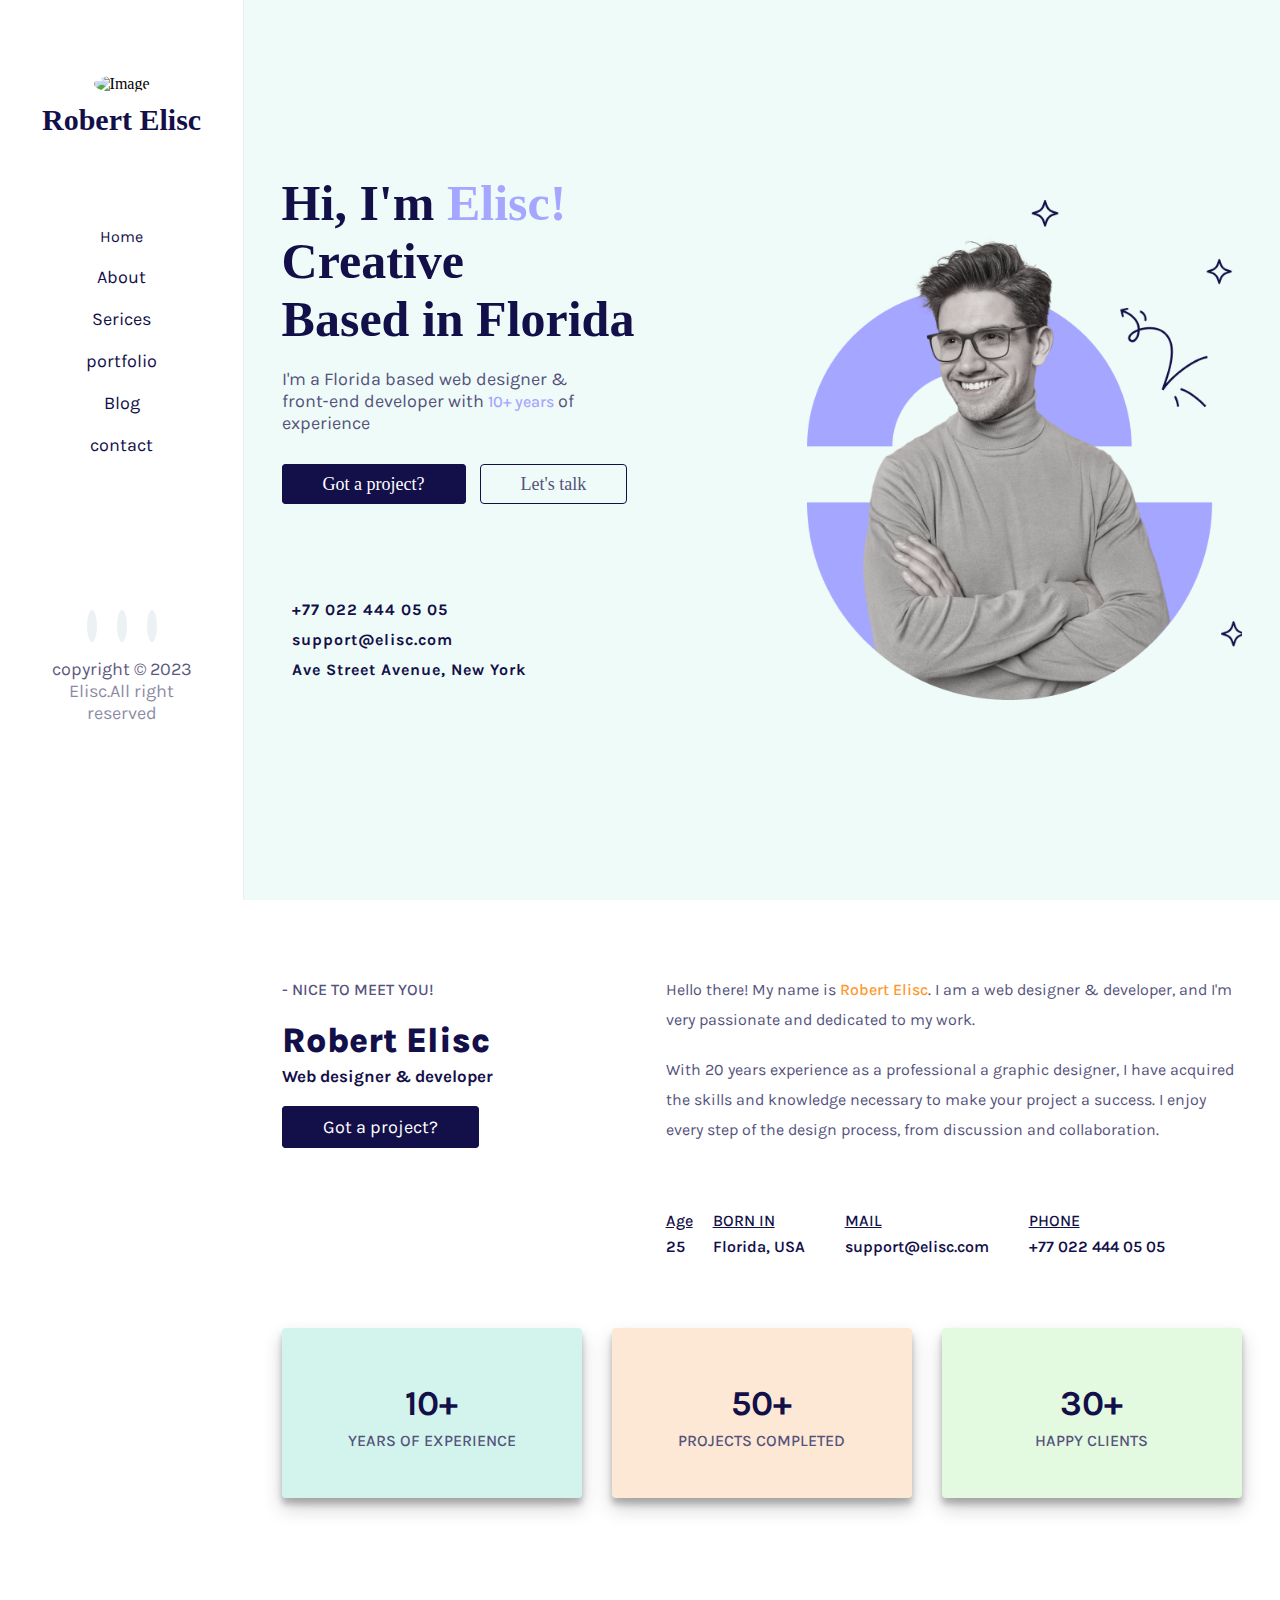
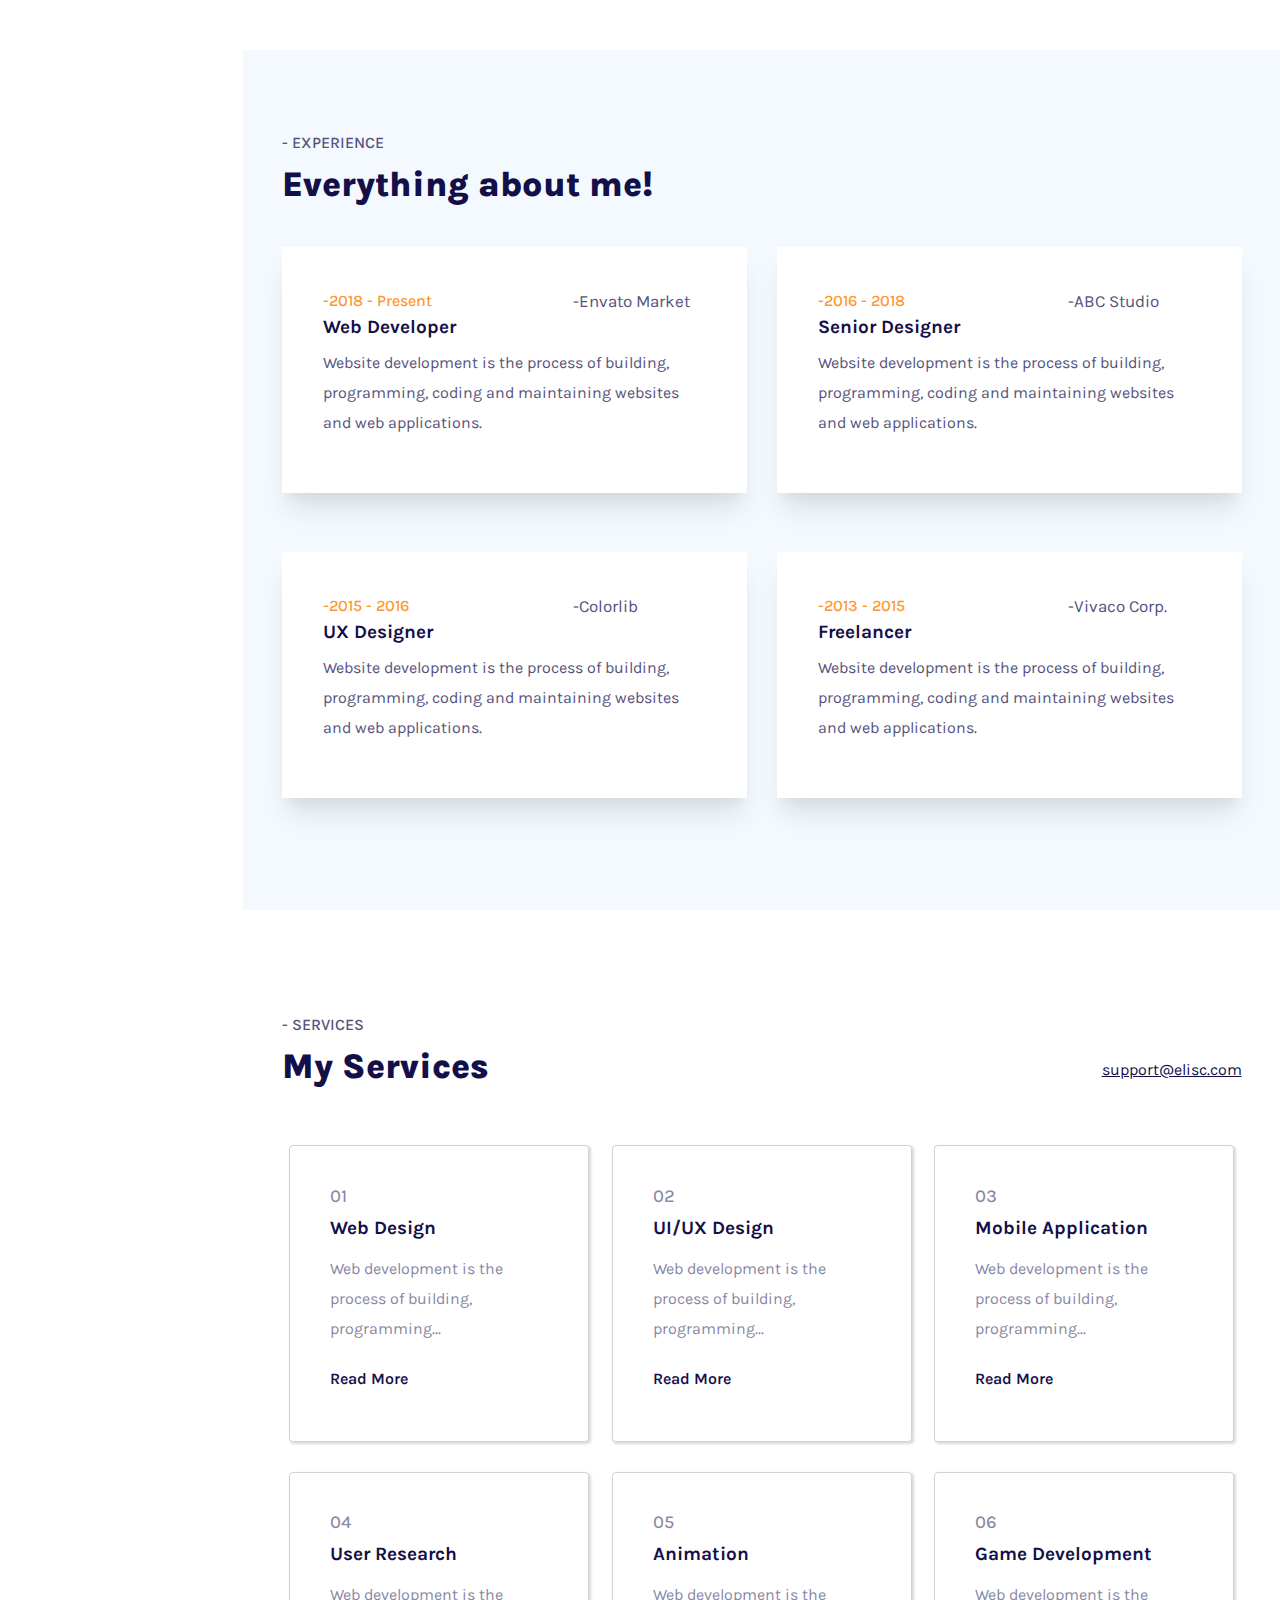
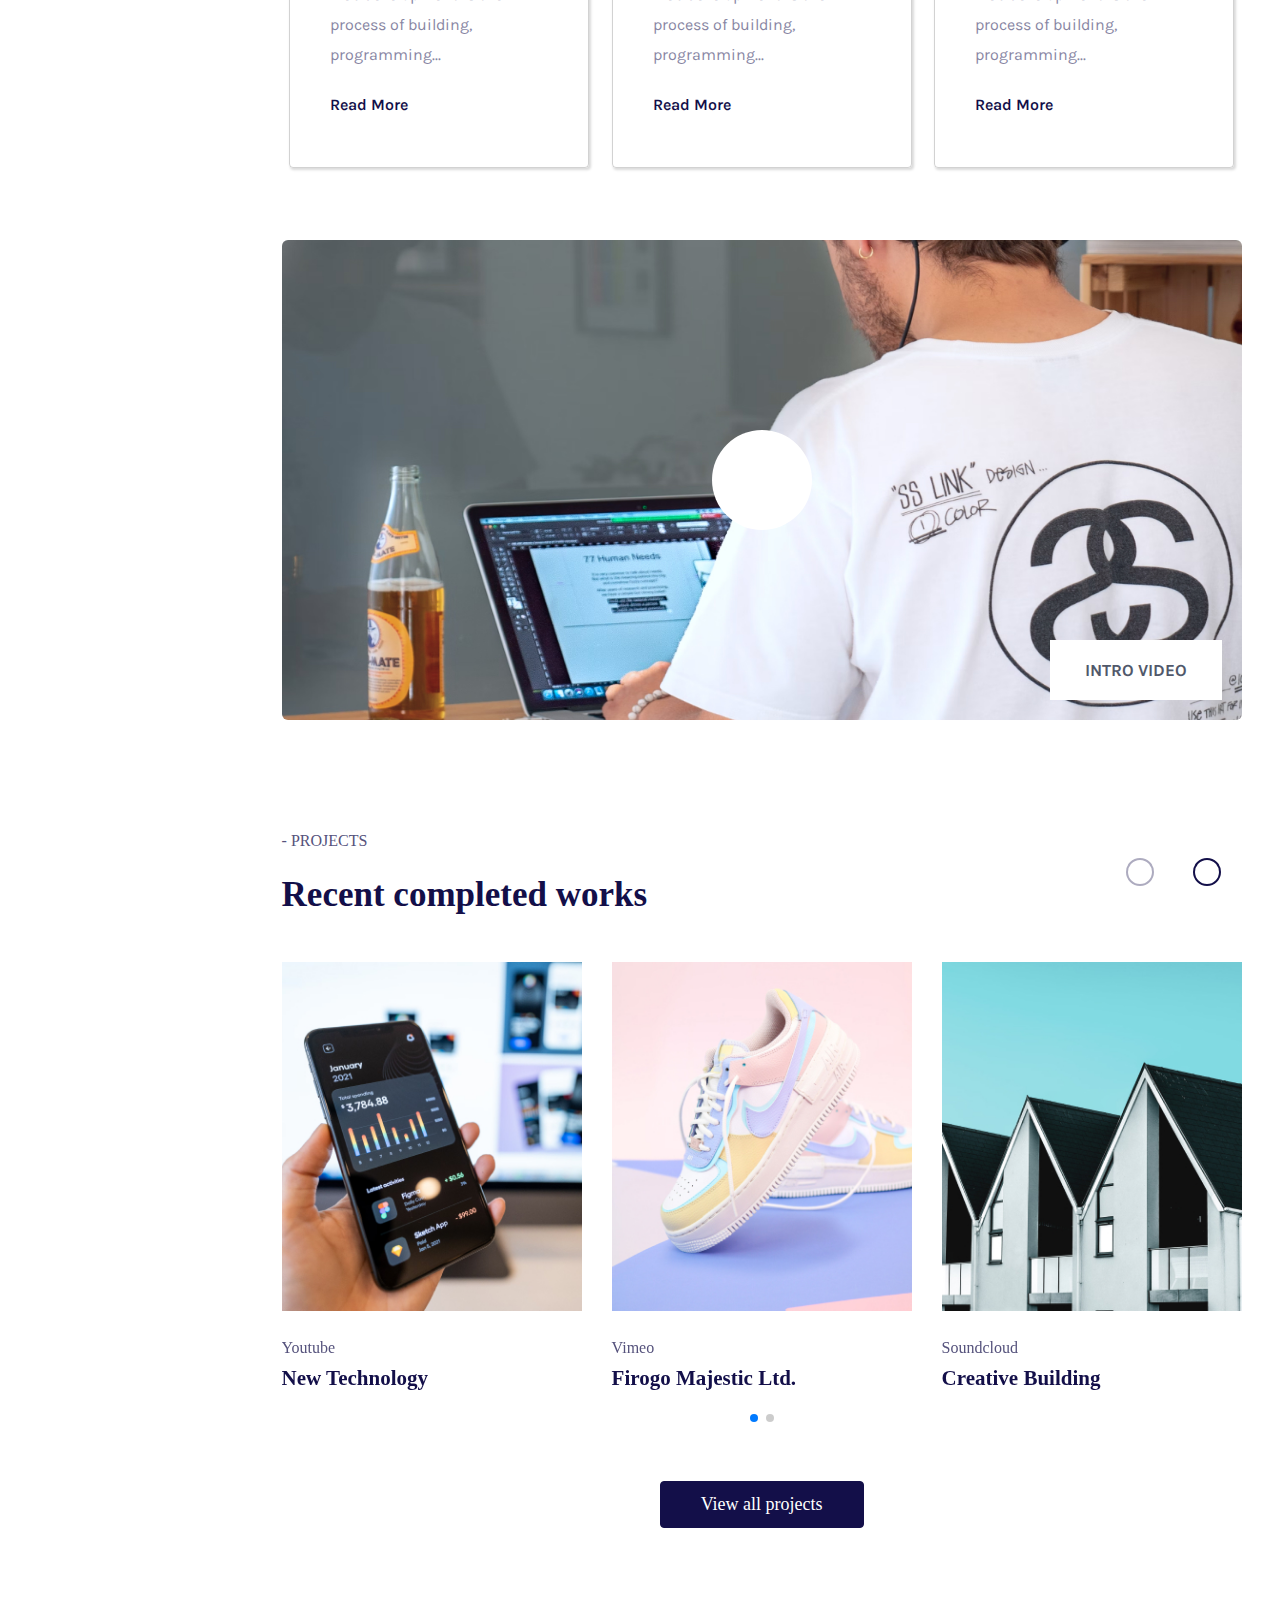
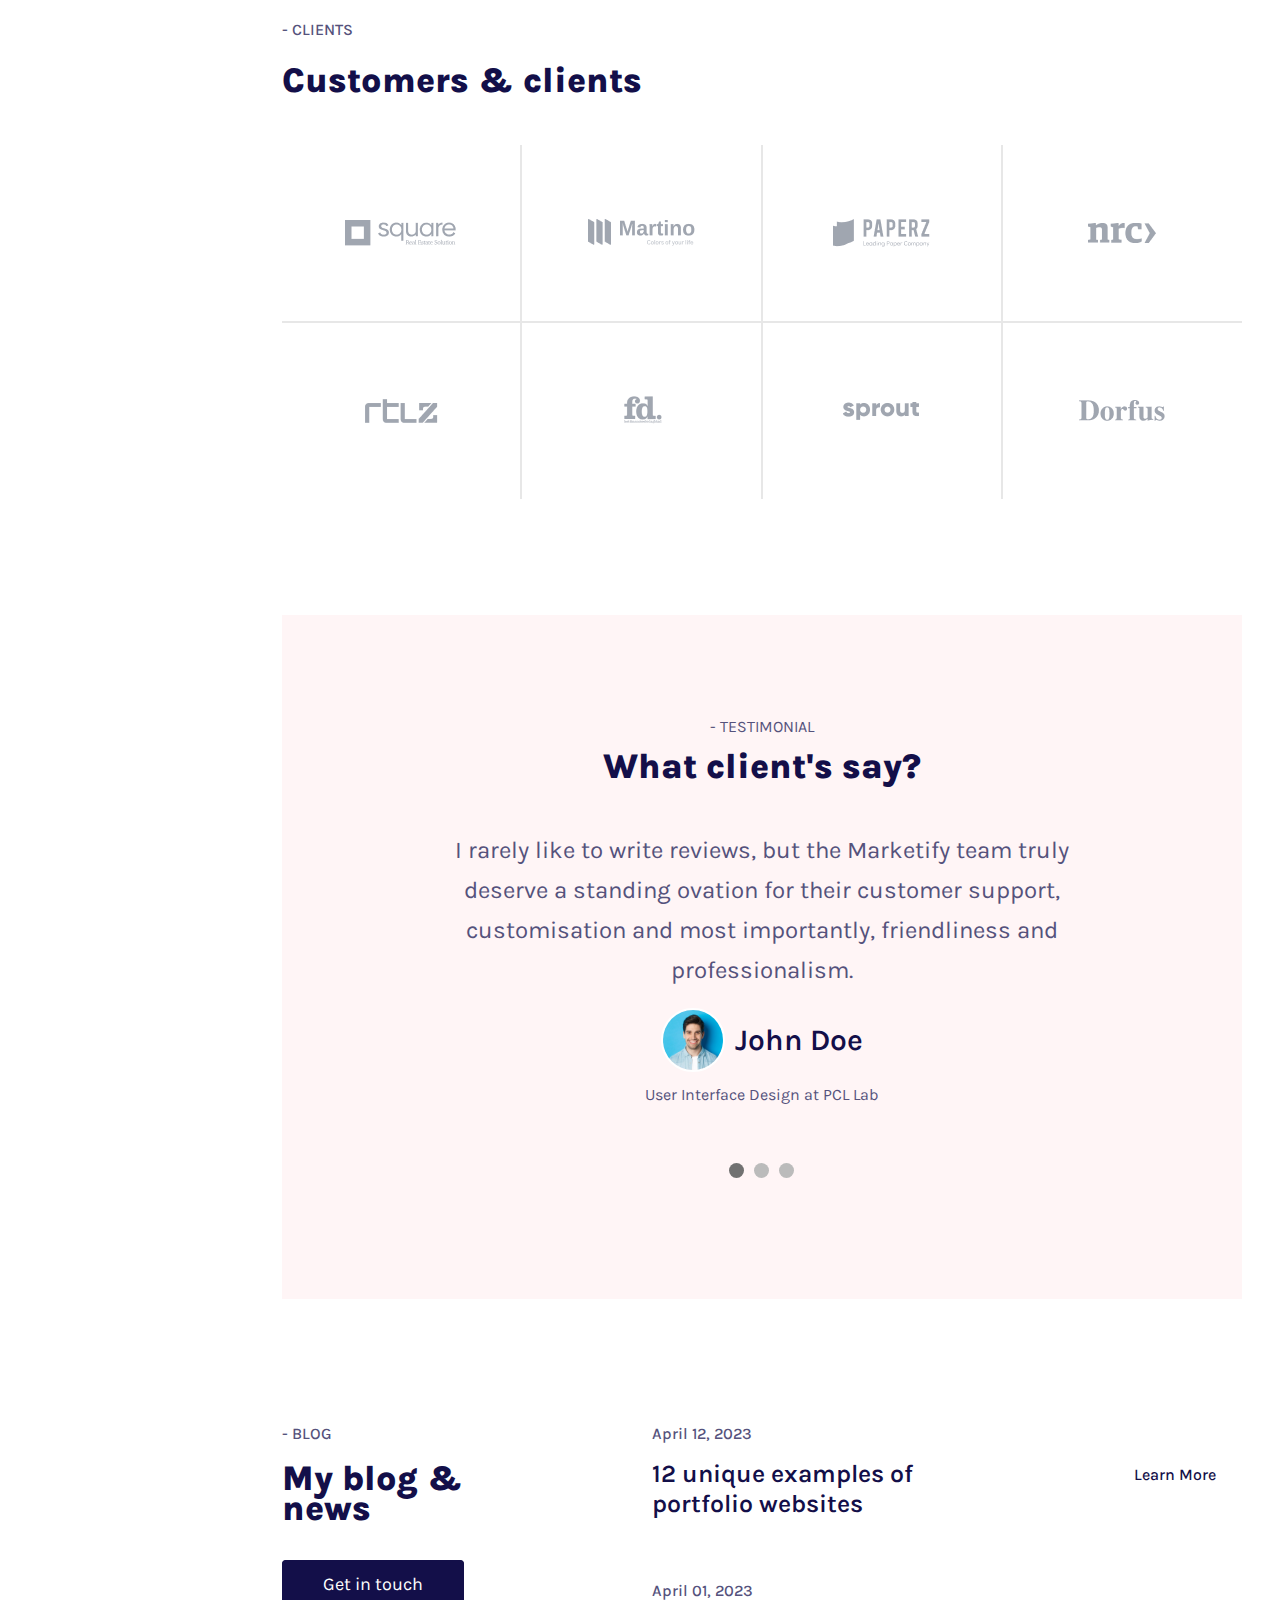
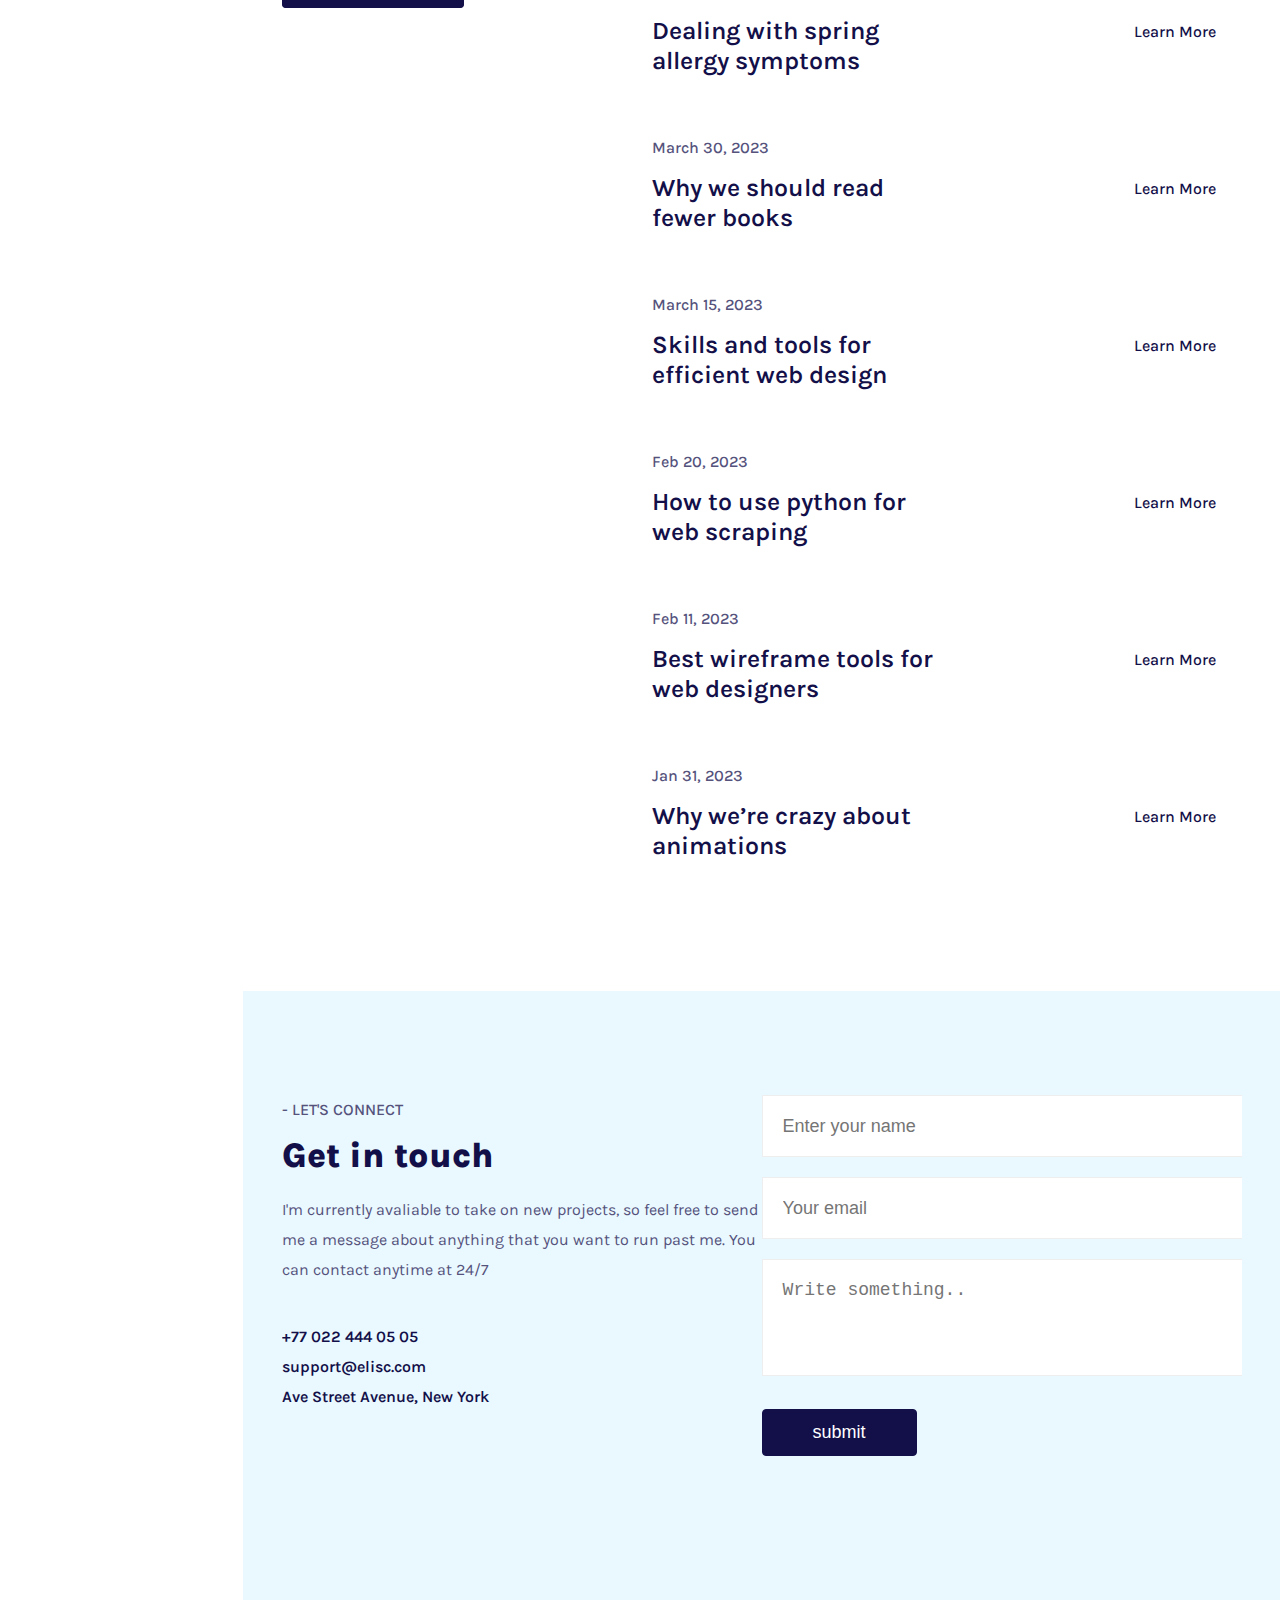
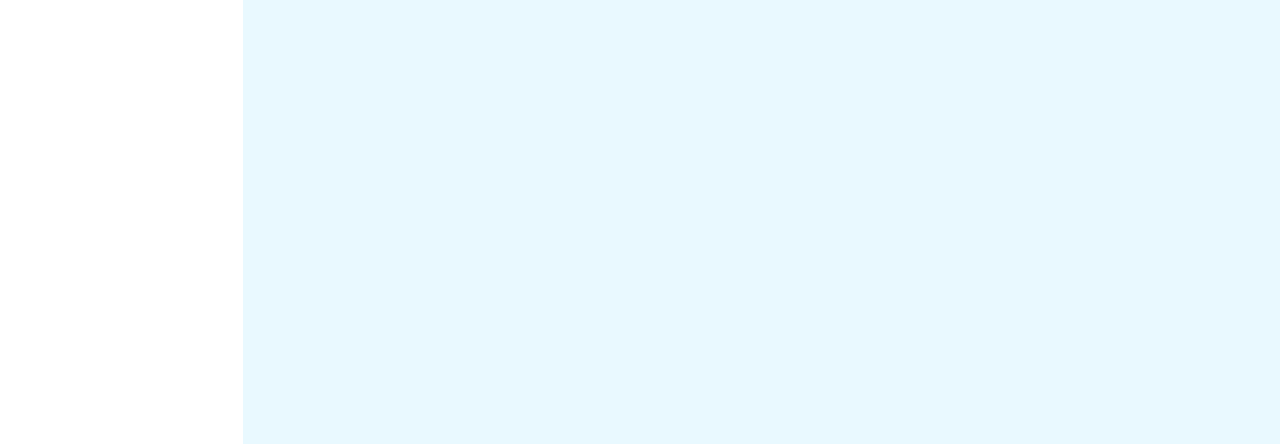
==== commit 01110d16: "four project add" ====
--- a/index.html
+++ b/index.html
@@ -413,7 +413,7 @@
                                             <div class="my-service-image">
                                                 <img src="./img/service/1.jpg" alt="">
                                             </div>
-                                            <div class="services-heading">
+                                            <div class="services-heading" id="servcie_heading">
                                                 <h3>Web Design</h3>
                                             </div>
                                             <div class="service-paragraph">
@@ -447,7 +447,7 @@
                                             <div class="my-service-image">
                                                 <img src="./img/service/2.jpg" alt="">
                                             </div>
-                                            <div class="services-heading">
+                                            <div class="services-heading" id="heading-two">
                                                 <h3>UI/UX Design</h3>
                                             </div>
                                             <div class="service-paragraph">
@@ -481,7 +481,7 @@
                                             <div class="my-service-image">
                                                 <img src="./img/service/3.jpg" alt="">
                                             </div>
-                                            <div class="services-heading">
+                                            <div class="services-heading" id="heading_three">
                                                 <h3>Mobile Application</h3>
                                             </div>
                                             <div class="service-paragraph">
@@ -515,7 +515,7 @@
                                             <div class="my-service-image">
                                                 <img src="./img/service/4.jpg" alt="">
                                             </div>
-                                            <div class="services-heading">
+                                            <div class="services-heading" id="heading_four">
                                                 <h3>User Research</h3>
                                             </div>
                                             <div class="service-paragraph">
@@ -549,7 +549,7 @@
                                             <div class="my-service-image">
                                                 <img src="./img/service/5.jpg" alt="">
                                             </div>
-                                            <div class="services-heading">
+                                            <div class="services-heading" id="heading_five">
                                                 <h3>Animation</h3>
                                             </div>
                                             <div class="service-paragraph">
@@ -583,7 +583,7 @@
                                             <div class="my-service-image">
                                                 <img src="./img/service/6.jpg" alt="">
                                             </div>
-                                            <div class="services-heading">
+                                            <div class="services-heading" id="heading_six">
                                                 <h3>Game Development</h3>
                                             </div>
                                             <div class="service-paragraph">
@@ -608,8 +608,12 @@
                                     <p class="intro-tag">INTRO VIDEO</p>
                                 </div>
                                 <div class="hidden-video">
-                                    <span><ion-icon class="cross" name="close-outline"></ion-icon></span>
-                                    <iframe class="video"   src="https://www.youtube.com/embed/7e90gBu4pas" title="YouTube video player" frameborder="0" allow="accelerometer; autoplay; clipboard-write; encrypted-media; gyroscope; picture-in-picture; web-share" allowfullscreen></iframe>
+                                    <div class="video_section">
+                                        <iframe class="video"   src="https://www.youtube.com/embed/7e90gBu4pas" title="YouTube video player" frameborder="0" allow="accelerometer; autoplay; clipboard-write; encrypted-media; gyroscope; picture-in-picture; web-share" allowfullscreen></iframe>
+                                        <div class="close_video">
+                                            <span><ion-icon class="cross" name="close-outline"></ion-icon></span>
+                                        </div>
+                                    </div>
                                 </div>
                             </div>
                         </div>
@@ -625,8 +629,8 @@
                                     <h3>Recent completed works</h3>
                                 </div>
                                 <div class="works-heading-right">
-                                    <div class="swiper-button-next" id="slider_icon"></div>
-                                    <div class="swiper-button-prev" id="slider_icon"></div>
+                                    <div class="swiper-button-next"><i class="fa-solid fa-chevron-right"></i></div>
+                                    <div class="swiper-button-prev"><i class="fa-solid fa-chevron-left"></i></div>
                                 </div>
                             </div>
                             <div class="swiper card_slider">
@@ -658,7 +662,7 @@
                                             <h3><a href="#">Creative Building</a></h3>
                                         </div>
                                     </div>
-                                    <div class="swiper-slide project-box">
+                                    <div class="swiper-slide project-box" id="project_d">
                                         <div class="project-image">
                                             <img src="./img/portfolio/4.jpg" alt="Projects image">
                                         </div>
@@ -696,6 +700,57 @@
                                     <iframe width="100%" height="300" scrolling="no" frameborder="no" allow="autoplay" src="https://w.soundcloud.com/player/?url=https%3A//api.soundcloud.com/tracks/471954807&color=%23ff5500&auto_play=false&hide_related=false&show_comments=true&show_user=true&show_reposts=false&show_teaser=true&visual=true"></iframe>
                                     <div class="cross_icon">
                                         <ion-icon class="swiper_close_c" name="close-outline"></ion-icon>
+                                    </div>
+                                </div>
+                            </div>
+                            <div class="swiper-d" >
+                                <div class="swiper-child-box">
+                                    <button class="swiper_d" ><ion-icon name="close-outline"></ion-icon></button>
+                                    <div class="swiper-list">
+                                        <div class="swiper-image">
+                                            <img src="./img/portfolio/4.jpg" alt="">
+                                        </div>
+                                        <div class="swiper-heading">
+                                            <span>Modalbox</span>
+                                            <h3>Beautiful Boat</h3>
+                                        </div>
+                                        <div class="swiper-paragraph">
+                                            <div class="swiper-small-p">
+                                                <p>We live in a world where we need to move quickly and iterate on our ideas as flexibly as possible. Building mockups strikes the ideal balance ease of modification. Building mockups strikes the ideal balance ease of modification.</p>
+                                                <p>Mockups are useful both for the creative phase of the project - for instance when you're trying to figure out your user flows or the proper visual hierarchy - and the production phase when they phase when they will represent the target product. Building mockups strikes the ideal balance ease of modification.</p>
+                                            </div>
+                                            <div class="swiper-details">
+                                                <ul>
+                                                    <li>
+                                                        <span class="first">Client</span>
+                                                        <span class="second">Alvaro Morata</span>
+                                                    </li>
+                                                    <li>
+                                                        <span class="first">Category</span>
+                                                        <span class="second">Modalbox</span>
+                                                    </li>
+                                                    <li>
+                                                        <span class="first">Date</span>
+                                                        <span class="second">April 10, 2023</span>
+                                                    </li>
+                                                    <li>
+                                                        <span class="first">Share</span>
+                                                        <ul class="icon-details">
+                                                            <li><i class="fa-brands fa-facebook-f"></i></li>
+                                                            <li><i class="fa-brands fa-twitter"></i></li>
+                                                            <li><i class="fa-brands fa-instagram"></i></li>
+                                                        </ul>
+                                                    </li>
+                                                </ul>
+                                            </div>
+                                        </div>
+                                        <div class="image-one">
+                                            <img src="./img/portfolio/5.jpg">
+                                        </div>
+                                        <div class="image-two">
+                                            <img src="./img/portfolio/6.jpg" alt="">
+                                            <img src="./img/portfolio/7.jpg" alt="">
+                                        </div>
                                     </div>
                                 </div>
                             </div>
@@ -1135,8 +1190,8 @@
         clickable: true,
       },
       navigation: {
+        prevEl: ".swiper-button-prev",
         nextEl: ".swiper-button-next",
-        prevEl: ".swiper-button-prev",
       },
       breakpoints: {
         700: {
--- a/style.css
+++ b/style.css
@@ -6572,9 +6572,12 @@
         margin-bottom:0;
     }
     
-    .servcies-list .services-heading{
+    .servcies-list #servcie_heading{
         width:100%;
-        height: 39px;
+        height: 40px;
+        display: block;
+        padding-bottom: 10px;
+        /* border: 2px solid blue; */
     }
     
     .servcies-list .services-heading h3{
@@ -6724,12 +6727,19 @@
         .services-hidden-box-parent .services-hidden-box-child .servcies-list{
             width:239px;
             height: 620px;
-        }        
+        }   
+        
+        .servcies-list #servcie_heading{
+            width:100%;
+            height: 30px;
+            display: block;
+            /* border: 2px solid blue; */
+        }
         
         .services-hidden-box-parent .services-hidden-box-child .servcies-list .my-service-image{
             width: 100%;
             height: 120px;
-            margin-bottom:30px;
+            margin-bottom:10px;
         }
         
         
@@ -6737,7 +6747,7 @@
             width: 100%;
             height: 120px;
             border-radius: 10px;
-            margin-bottom:30px;
+            margin-bottom:10px;
         }
       
 
@@ -6813,7 +6823,7 @@
         width: 100%;
         height: 428px;
         border-radius: 10px;
-        margin-bottom:30px;
+        margin-bottom:20px;
     }
     
     
@@ -6822,11 +6832,15 @@
         height: 428px;
         border: none;
         border-radius: 10px;
-        margin-bottom:30px;
-    }
-    
-    
-    .servcies-list .services-heading h3{
+        margin-bottom:20px;
+    }
+    
+    
+    .servcies-list #heading-two{
+        width: 100%;
+        height: 45px;
+    }
+    .servcies-list #heading-two h3{
         font-size: 25px;
         font-weight:700;
         color: #130F49;
@@ -6875,7 +6889,7 @@
             width: 100%;
             height: 428px;
             border-radius: 10px;
-            margin-bottom:30px;
+            margin-bottom:20px;
         }
         
         
@@ -6884,15 +6898,20 @@
             height: 428px;
             border: none;
             border-radius: 10px;
-            margin-bottom:30px;
+            margin-bottom:20px;
         }
         
         
-        .servcies-list .services-heading h3{
+        .servcies-list #heading-two h3{
             font-size: 20px;
             font-weight:700;
             color: #130F49;
             height: auto;
+        }
+
+        .servcies-list #heading-two{
+            width: 100%;
+            height: 45px;
         }
         
         .servcies-list .service-paragraph p{
@@ -6929,7 +6948,7 @@
             width: 100%;
             height: 350px;
             border-radius: 10px;
-            margin-bottom:30px;
+            margin-bottom:20px;
         }
         
         
@@ -6938,9 +6957,14 @@
             height: 350px;
             border: none;
             border-radius: 10px;
-            margin-bottom:30px;
+            margin-bottom:20px;
         }
 
+        .servcies-list #heading-two{
+            width: 100%;
+            height: 30px;
+        }
+        
         .services-second-popup .second-popup-close{
             font-size: 30px;
             font-weight: 900;
@@ -6985,7 +7009,7 @@
             width: 100%;
             height: 120px;
             border-radius: 10px;
-            margin-bottom:30px;
+            margin-bottom:20px;
         }
         
         .services-second-popup .services-hidden-box-child .servcies-list .my-service-image img{
@@ -6993,7 +7017,12 @@
             height: 120px;
             border: none;
             border-radius: 10px;
-            margin-bottom:30px;
+            margin-bottom:20px;
+        }
+
+        .servcies-list #heading-two{
+            width: 100%;
+            height: 30px;
         }
 
     }
@@ -7066,7 +7095,7 @@
         width: 100%;
         height: 428px;
         border-radius: 10px;
-        margin-bottom:30px;
+        margin-bottom:20px;
     }
     
     
@@ -7075,16 +7104,15 @@
         height: 428px;
         border: none;
         border-radius: 10px;
-        margin-bottom:30px;
-    }
-    
-    .servcies-list .services-heading{
+        margin-bottom:20px;
+    }
+    
+    .servcies-list #heading_three{
         width:100%;
-        height: 39px;
-        margin-top: 20px;
-    }
-    
-    .servcies-list .services-heading h3{
+        height: 50px;
+    }
+    
+    .servcies-list #heading_three h3{
         font-size: 25px;
         font-weight:700;
         color: #130F49;
@@ -7139,13 +7167,13 @@
             height: 428px;
         }
         
-        .servcies-list .services-heading{
+        .servcies-list #heading_three{
             width:100%;
             height: 39px;
-            margin-top: 20px;
         }
-        
-        .servcies-list .services-heading h3{
+
+        
+        .servcies-list #heading_three h3{
             font-size: 20px;
             font-weight:700;
             color: #130F49;
@@ -7210,6 +7238,11 @@
             font-family:fantasy;
             border: none;
         }
+
+        .servcies-list #heading_three{
+            width:100%;
+            height: 40px;
+        }
         
 
     }  
@@ -7237,12 +7270,19 @@
         .services-third-popup .services-hidden-box-child .servcies-list .my-service-image{
             width: 100%;
             height: 120px;
+            margin: 0;
         }
         
         
         .services-third-popup .services-hidden-box-child .servcies-list .my-service-image img{
             width: 100%;
             height: 120px;
+            margin: 0;
+        }
+        .servcies-list #heading_three{
+            width:100%;
+            height: 30px;
+            
         }
 
 
@@ -7320,7 +7360,7 @@
         width: 100%;
         height: 428px;
         border-radius: 10px;
-        margin-bottom:30px;
+        margin-bottom:20px;
     }
     
     
@@ -7329,16 +7369,16 @@
         height: 428px;
         border: none;
         border-radius: 10px;
-        margin-bottom:30px;
-    }
-    
-    .servcies-list .services-heading{
+        margin-bottom:20px;
+    }
+    
+    .servcies-list #heading_four{
         width:100%;
-        height: 39px;
+        height: 50px;
         margin-top: 20px;
     }
     
-    .servcies-list .services-heading h3{
+    .servcies-list #heading_four h3{
         font-size: 25px;
         font-weight:700;
         color: #130F49;
@@ -7477,12 +7517,20 @@
         .services-fourth-popup .services-hidden-box-child .servcies-list .my-service-image{
             width: 100%;
             height: 120px;
+            margin-bottom:10px;
         }
         
         
         .services-fourth-popup .services-hidden-box-child .servcies-list .my-service-image img{
             width: 100%;
+            margin-bottom: 10px;
             height: 120px;
+        }
+
+        .servcies-list #heading_four{
+            width:100%;
+            height: 30px;
+            margin-top: 0;
         }
 
     }
@@ -7562,7 +7610,7 @@
         height: 428px;
         border: none;
         border-radius: 10px;
-        margin-bottom:30px;
+        margin-bottom:20px;
        }
     
     
@@ -7570,7 +7618,7 @@
         width: 100%;
         height: 428px;
         border-radius: 10px;
-        margin-bottom:30px;
+        margin-bottom:20px;
     }
     
     
@@ -7579,16 +7627,15 @@
         height: 428px;
         border: none;
         border-radius: 10px;
-        margin-bottom:30px;
-    }
-    
-    .servcies-list .services-heading{
+        margin-bottom:20px;
+    }
+    
+    .servcies-list #heading_five{
         width:100%;
-        height: 39px;
-        margin-top: 20px;
-    }
-    
-    .servcies-list .services-heading h3{
+        height: 50px;
+    }
+    
+    .servcies-list #heading_five h3{
         font-size: 25px;
         font-weight:700;
         color: #130F49;
@@ -7701,6 +7748,11 @@
             transition: all .1s linear;
             border: none;
            }
+
+           .servcies-list #heading_five{
+            width:100%;
+            height: 40px;
+        }
     }
 
 
@@ -7726,12 +7778,19 @@
         .services-fifth-popup .services-hidden-box-child .servcies-list .my-service-image{
             width: 100%;
             height: 120px;
+            margin-bottom: 5px;
         }
         
         
         .services-fifth-popup .services-hidden-box-child .servcies-list .my-service-image img{
             width: 100%;
             height: 120px;
+            margin-bottom: 5px;
+        }
+        .servcies-list #heading_five{
+            width:100%;
+            height: 45px;
+            margin: 0;
         }
     }
        /*  my service 5th box end
@@ -7807,7 +7866,7 @@
         width: 100%;
         height: 428px;
         border-radius: 10px;
-        margin-bottom:30px;
+        margin-bottom:20px;
     }
     
     
@@ -7816,16 +7875,16 @@
         height: 428px;
         border: none;
         border-radius: 10px;
-        margin-bottom:30px;
-    }
-    
-    .servcies-list .services-heading{
+        margin-bottom:20px;
+    }
+    
+    .servcies-list #heading_six{
         width:100%;
-        height: 39px;
+        height: 50px;
         margin-top: 20px;
     }
     
-    .servcies-list .services-heading h3{
+    .servcies-list #heading_six h3{
         font-size: 25px;
         font-weight:700;
         color: #130F49;
@@ -7880,6 +7939,8 @@
             font-size: 20px;
             font-weight:700;
         }
+
+        
         
         .servcies-list .service-paragraph{
             width: 100%;
@@ -7941,6 +8002,12 @@
             transition: all .1s linear;
             border: none;
            }
+
+           .servcies-list #heading_six{
+            width:100%;
+            height: 40px;
+            margin-top: 0;
+        }
     }
     
 
@@ -7967,12 +8034,20 @@
         .services-six-popup .services-hidden-box-child .servcies-list .my-service-image{
             width: 100%;
             height: 120px;
+            margin-bottom: 10px;
         }
         
         
         .services-six-popup .services-hidden-box-child .servcies-list .my-service-image img{
             width: 100%;
             height: 120px;
+            margin-bottom: 10px;
+        }
+
+        .servcies-list #heading_six{
+            width:100%;
+            height: 35px;
+            margin-top: 0;
         }
 
     }
@@ -8174,6 +8249,8 @@
     }
 
 
+
+
 }
 /* Video content 380px
 ------------------------------ */
@@ -8254,7 +8331,19 @@
      opacity: 1;
    }
 
-   .hidden-video .video {
+   .hidden-video .video_section{
+    width: 901px;
+    height: 509px;
+    position: absolute;
+    top:50%;
+    left:50%;
+    transform: translate(-50% ,-50%);
+    transition: all 0.3s;
+    z-index: 100;
+
+   }
+
+   .hidden-video .video_section .video {
     width: 901px;
     height: 509px;
     position: absolute;
@@ -8265,23 +8354,17 @@
     z-index: 100;
    }
 
-   .hidden-video span .cross{
-    font-size:25px;
+   .video_section .close_video .cross{
+    position: absolute;
+    top: -40px;
+    right: 0;
+  }
+  .video_section .close_video .cross{
+    font-size:30px;
     font-weight: 800;
-    border: 3px solid #fff;
     padding: 6px;
     color:#fff;
-    position: absolute;
-    top: 20px;
-    right: 40px;
-    z-index: 20;
-    border-radius:6px;
-    
-   }
-
-   .hidden-video span .cross:hover{
-    border-radius: 50%;
-    
+    z-index: 100;
    }
 
 
@@ -8295,8 +8378,13 @@
         height: 100vh;
        }
 
-    
-       .hidden-video .video {
+       .hidden-video .video_section{
+        width: 651px;
+        height: 359px;
+       }
+
+    
+       .hidden-video .video_section .video {
         width: 651px;
         height: 359px;        
        }
@@ -8309,24 +8397,16 @@
 Video hidden content section responsive
 ----------------------------------------- */
 @media(max-width:700px){
-       .hidden-video .video {
+       .hidden-video .video_section .video {
         width: 300px;
         height: 150px;
-        /* position: relative;         */
        }
-    
-       .hidden-video span .cross{
-        font-size:25px;
-        font-weight: 800;
-        border: 2px solid #fff;
-        padding: 2px;
-        color:#fff;
-        position: absolute;
-        top: 35%;
-        right: 1%;
-        transform: translate(-35% ,-1%);
-        z-index: 100;        
+
+       .hidden-video .video_section{
+        width: 300px;
+        height: 150px;
        }
+    
     
 }
 
@@ -8386,12 +8466,42 @@
     position: relative;
   }
 
-  .completed-works-heading .works-heading-right #slider_icon{
-    position: absolute;
-    width: 20px;
-    height: 20px;
+  .completed-works-heading .works-heading-right .swiper-button-next{
+    visibility: hidden;
+  }
+
+  .completed-works-heading .works-heading-right .swiper-button-next .fa-solid{
+    visibility: visible;
+    padding: 12px;
+    border: 2px solid #130F49;
+    font-size: 15px;
+    display: block;
     color: #130F49;
-
+    border-radius: 50%;
+  }
+
+  .completed-works-heading .works-heading-right .swiper-button-next .fa-solid:hover{
+    color: #fff;
+    background: #130f49;
+  }
+
+  .completed-works-heading .works-heading-right .swiper-button-prev{
+    visibility: hidden;
+  }
+
+  .completed-works-heading .works-heading-right .swiper-button-prev .fa-solid{
+    visibility: visible;
+    padding: 12px;
+    border: 2px solid #130F49;
+    font-size: 15px;
+    display: block;
+    color: #130F49;
+    border-radius: 50%;
+  }
+
+  .completed-works-heading .works-heading-right .swiper-button-prev .fa-solid:hover{
+    color: #fff;
+    background: #130f49;
   }
 
 
@@ -8958,9 +9068,8 @@
       }
     
       .completed-works-heading .works-heading-right{
-        width:25%;
+        width:20%;
         height:60px;
-        /* border: 2px solid blue; */
       }
        
                             
@@ -9024,6 +9133,12 @@
         width: 100%;
         height: 100%;
       }
+
+      .completed-works-heading .works-heading-right{
+        width:26%;
+        height:60px;
+      }
+
   }
 
   @media(max-width:380px){
@@ -9040,6 +9155,11 @@
       align-items: center;
     }
 
+    .completed-works-heading .works-heading-left{
+        width: 90%;
+        height: auto;
+       }
+
     .completed-works-child .swiper {
         width:90%;
         height:500px;
@@ -9061,8 +9181,21 @@
         width: 100%;
         height: 100%;
       }
+
+      .completed-works-heading .works-heading-right{
+        width:30%;
+        height:60px;
+        margin-left: 10px;
+      }
   }
 
+  @media(max-width:380px){
+    .completed-works-heading .works-heading-right{
+        width:33%;
+        height:60px;
+        margin-left: 10px;
+      }
+  }
 
   /* Recently hidden content 
   -------------------------- */
@@ -9182,6 +9315,10 @@
         transition: all 0.3s;
         z-index: 100;
       }
+      .swiper-b .swiper-video-b{
+        width: 300px;
+        height: 150px;
+      }
     
    }
 
@@ -9245,7 +9382,413 @@
         height: 150px;
        }
     
-}
+} /* box D
+---------------
+--------------- */
+
+.swiper-d{
+  width: 100vw;
+  height:100vh;
+  background-color: rgba(0,0,0,.8);
+  position: fixed;
+  top: 0;
+  left: 0;
+  z-index: 100;
+  transition: all o.5s linear;
+  display:none;
+
+}
+
+.swiper-d .swiper-child-box{
+  width: 968px;
+  height: 711.5px;
+  position: absolute;
+  top: 50%;
+  left: 50%;
+  transform:translate(-50%,-50%);
+  background-color: #fff;
+  font-family: 'Karla', sans-serif;
+  border-radius: 4px;
+}
+
+
+.swiper-d .swiper-child-box .swiper-list{
+  width:857px;
+  height: 600px;
+  position: absolute;
+  top: 50%;
+  left: 50%;
+  transform:translate(-50%,-50%);
+  overflow-y: scroll;
+  overflow-x: hidden;
+  border-radius:4px;
+  font-family: 'Karla', sans-serif;
+}
+
+
+ .swiper-child-box .swiper_d{
+  font-size: 25px;
+  font-weight: 800;
+  position:absolute;
+  top:0;
+  right: -50px;
+  color: #fff;
+  background-color: transparent;
+  border: 2px solid #fff;
+  z-index: 999;
+  padding-top: 2px;
+  padding-bottom: 1px;
+  padding-left: 4px;
+  padding-right: 4px;
+  border-radius: 8px;
+  transition: all .1s linear;
+ }
+
+ .swiper-list::-webkit-scrollbar{
+    width: 5px;
+   }
+
+   .swiper-list::-webkit-scrollbar-track{
+    border-radius: 10px;
+   }
+
+   .swiper-list::-webkit-scrollbar-thumb{
+    border-radius: 10px;
+    background:#b8b1b1ab;
+   }
+
+ .swiper-child-box .swiper_d:hover{
+   border-radius: 50%;
+ }
+
+.swiper-list .swiper-image{
+  width: 100%;
+  height: 425px;
+  margin-bottom:30px;
+  position: relative;
+}
+
+
+.swiper-list .swiper-image img{
+  width: 100%;
+  height: 100%;
+  border: none;
+  object-fit: cover;
+  border-radius: 4px;
+}
+
+.swiper-list .swiper-heading{
+  width:100%;
+  margin:20px 0;
+}
+
+.swiper-list .swiper-heading span{
+  font-size: 18px;
+  display: block;
+  padding-bottom: 10px;
+  font-weight:400;
+  color: #55527C;
+}
+
+.swiper-list .swiper-heading h3{
+  font-size: 25px;
+  font-weight:700;
+  color: #130F49;
+  padding-top: 5px;
+  word-wrap: break-word;
+}
+
+.swiper-list .swiper-paragraph{
+  width: 100%;
+  height: auto;
+  display: flex;
+  align-items: start;
+  justify-content: space-between;
+  margin-bottom:20px;
+}
+
+.swiper-list .swiper-paragraph .swiper-small-p{
+  width: 60%;
+  height: auto;
+} 
+.swiper-list .swiper-paragraph p{
+    margin-bottom: 15px;
+    opacity: .8;
+    font-size: 18px;
+    font-weight: 400;
+    line-height: 30px;
+    word-wrap: break-word;
+    color: #55527C;
+} 
+
+.swiper-list .swiper-paragraph .swiper-details{
+    width: 30%;
+    height: auto;
+  } 
+  
+  .swiper-list .swiper-paragraph .swiper-details ul{
+    list-style-type: none;
+  }
+
+  .swiper-list .swiper-paragraph .swiper-details ul li span{
+    display: block;
+    padding-bottom: 8px;
+  }
+
+  .swiper-list .swiper-paragraph .swiper-details ul li{
+    display: block;
+    padding-bottom: 10px;
+  }
+  .swiper-list .swiper-paragraph .swiper-details ul li .first{
+    font-size: 18px;
+    color: #130F49;
+    font-weight: 800;
+    letter-spacing: 0;
+    word-wrap: break-word;
+  }
+
+  .swiper-list .swiper-paragraph .swiper-details ul li .second{
+    opacity: .8;
+    font-size: 18px;
+    font-weight: 400;
+    word-wrap: break-word;
+    color: #55527C;
+  }
+
+  .swiper-list .swiper-paragraph .swiper-details ul .icon-details li{
+    display:inline-block;
+    padding-right: 5px;
+  }
+  .swiper-list .swiper-paragraph .swiper-details ul .icon-details li .fa-brands{
+    padding-top: 5px;
+  }
+
+  .swiper-list .image-one{
+    width: 100%;
+    height: 425px;
+    position: relative;
+    margin-bottom:35px;
+  }
+
+  .swiper-list .image-one img{
+    width:100%;
+    height: 100%;
+    object-fit: cover;
+    border-radius: 4px;
+  }
+
+  .swiper-list .image-two{
+    width: 100%;
+    height: 210px;
+    display: flex;
+    justify-content: space-between;
+    position: relative;
+  }
+
+  .swiper-list .image-two img{
+    width: 48%;
+    height: 100%;
+    object-fit: cover;
+    border-radius: 4px;
+
+  }
+
+/* @meida query 1200px
+--------------------------- */
+@media(max-width:1200px){
+    .swiper-d .swiper-child-box{
+        width: 668px;
+        height: 711.5px;
+      }
+      
+      
+      .swiper-d .swiper-child-box .swiper-list{
+        width:557px;
+        height: 600px;
+      }
+
+      .swiper-list .swiper-heading span{
+        font-size: 18px;
+        display: block;
+      }
+      
+      .swiper-list .swiper-heading h3{
+        font-size: 20px;
+      }
+
+      .swiper-list .swiper-paragraph p{
+        font-size: 16px;
+      } 
+
+      .swiper-list .swiper-paragraph .swiper-small-p{
+        width: 70%;
+      } 
+      
+      .swiper-list .swiper-paragraph .swiper-details{
+          width: 20%;
+        } 
+
+      .swiper-list .swiper-paragraph .swiper-details ul li .first{
+        font-size: 16px;
+      }
+    
+      .swiper-list .swiper-paragraph .swiper-details ul li .second{
+        font-size: 16px;
+      }
+
+      .swiper-list .swiper-image{
+        width: 100%;
+        height: 350px;
+      }
+
+      .swiper-list .image-one{
+        width: 100%;
+        height: 350px;
+      }
+
+      .swiper-list .image-two{
+        width: 100%;
+        height: 170px;
+        display: flex;
+        justify-content: space-between;
+        position: relative;
+      }
+}
+
+/* @meida query 800px
+--------------------------- */
+@media(max-width:800px){
+    .swiper-d .swiper-child-box{
+        width: 468px;
+      height: 711.5px;
+      }
+
+      .swiper-list .swiper-paragraph{
+        justify-content: space-between;
+        flex-direction: column;
+        margin-bottom:20px;
+      }
+      
+      .swiper-d .swiper-child-box .swiper-list{
+        width:377px;
+        height: 620px;
+      }
+
+      .swiper-list .swiper-paragraph .swiper-small-p{
+        width: 100%;
+        margin-bottom:30px;
+      } 
+
+      .swiper-list .swiper-paragraph .swiper-details{
+        width: 100%;
+        height: auto;
+        margin-bottom:30px;
+      } 
+
+      .swiper-list .swiper-image{
+        width: 100%;
+        height: 264px;
+      }
+
+      .swiper-list .image-one{
+        width: 100%;
+        height: 264px;
+      }
+
+      .swiper-list .image-two{
+        width: 100%;
+        height: 125px;
+        display: flex;
+        justify-content: space-between;
+        /* flex-direction: column; */
+        position: relative;
+      }
+
+      .swiper-list .image-two img{
+        width: 46%;
+        height: 100%;
+        object-fit: cover;
+        border-radius: 4px;
+    
+      }
+
+      .swiper-child-box .swiper_d{
+        font-size: 30px;
+        font-weight: 900;
+        position:absolute;
+        top:5px;
+        right: 5px;
+        color: #130F49;
+        background-color: transparent;
+        border: 2px solid #fff;
+        z-index: 999;
+        padding: auto;
+        border-radius: none;
+        transition: all .1s linear;
+        border: none;
+       }
+}
+
+/* @meida query 600px
+--------------------------- */
+@media(max-width:600px){
+    .swiper-d .swiper-child-box{
+        width: 300px;
+        height: 711.5px;
+      }
+
+      .swiper-list .swiper-paragraph{
+        justify-content: space-between;
+        flex-direction: column;
+        margin-bottom:20px;
+      }
+      
+      .swiper-d .swiper-child-box .swiper-list{
+        width:239px;
+        height: 620px;
+      }
+
+      .swiper-list .swiper-paragraph .swiper-small-p{
+        width: 100%;
+        margin-bottom:30px;
+      } 
+
+      .swiper-list .swiper-paragraph .swiper-details{
+        width: 100%;
+        height: auto;
+        margin-bottom:30px;
+      } 
+
+      .swiper-list .swiper-image{
+        width: 100%;
+        height: 120px;
+      }
+
+      .swiper-list .image-one{
+        width: 100%;
+        height: 120px;
+        margin-bottom: 20px;
+      }
+
+      .swiper-list .image-two{
+        width: 100%;
+        height: 125px;
+        display: flex;
+        justify-content: space-between;
+        flex-direction: column;
+        position: relative;
+      }
+
+      .swiper-list .image-two img{
+        width: 100%;
+        height: 100%;
+        margin-bottom: 20px;
+    
+      }
+
+}
+
+
   /* ==================================
        Recently completed works end
      ================================== */
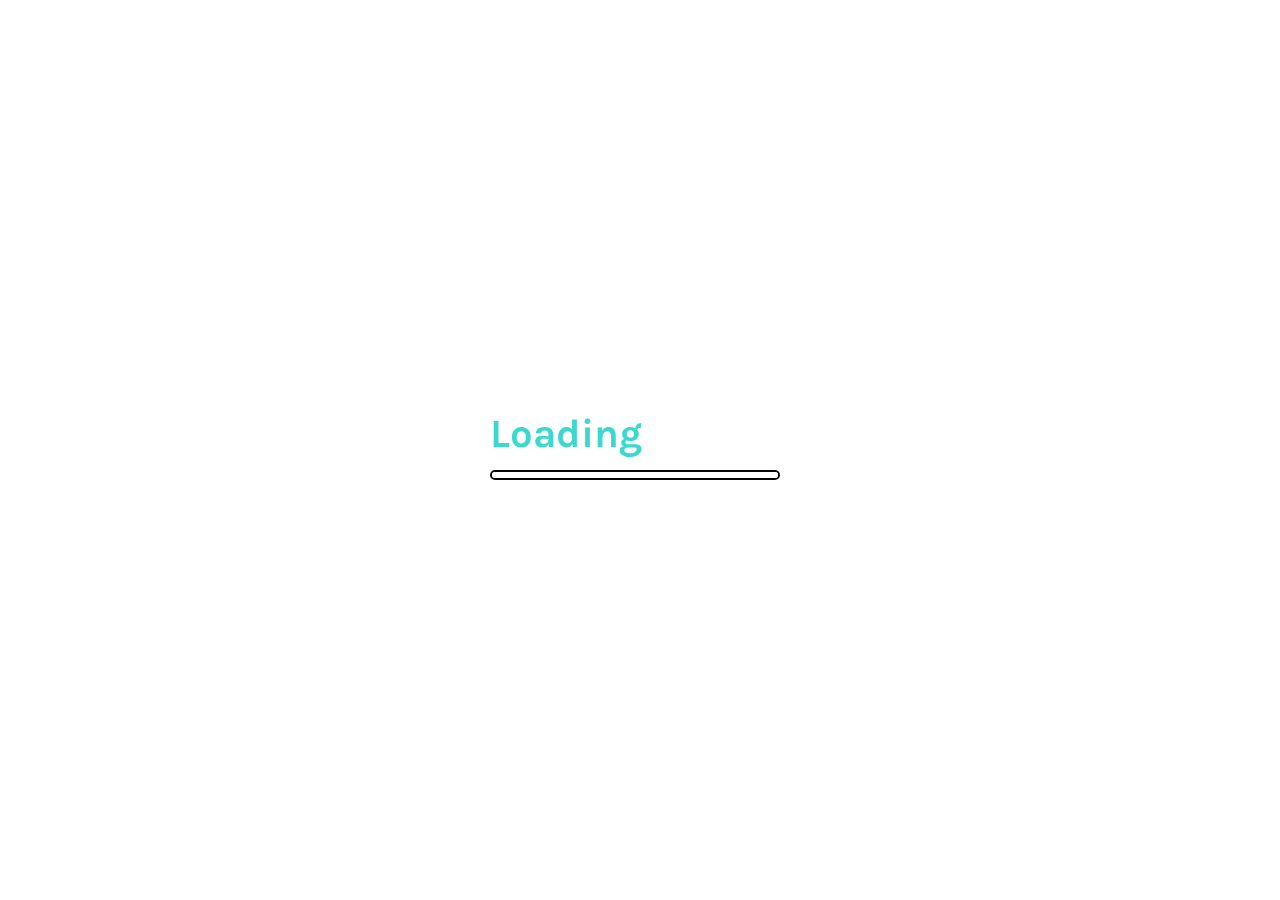
==== commit b8f412b9: "create loading page" ====
--- a/index.html
+++ b/index.html
@@ -15,14 +15,32 @@
   <link rel="stylesheet" href="https://cdn.jsdelivr.net/npm/swiper@10/swiper-bundle.min.css" />
     <link rel="stylesheet" href="https://cdnjs.cloudflare.com/ajax/libs/font-awesome/6.4.0/css/all.min.css" integrity="sha512-iecdLmaskl7CVkqkXNQ/ZH/XLlvWZOJyj7Yy7tcenmpD1ypASozpmT/E0iPtmFIB46ZmdtAc9eNBvH0H/ZpiBw==" crossorigin="anonymous" referrerpolicy="no-referrer" />
 </head>
-<body>
-    <div class="main-web-container-all">
+<body onload="myFunction()">
+    <!-- Loading section  -->
+    <div class="container" id="center">
+        <div class="container-material">
+          <div class="heading">
+            <div class="main-heading">
+              <h1>Loading</h1>
+            </div>
+            <div class="counting">
+              <div class="run" data-target="100"></div>
+              <div class="sign">%</div>
+            </div>
+          </div>
+          <div class="child">
+              <div class="line"></div>
+          </div>
+        </div>
+    </div>   
+    <!-- Loading section  -->
+    <div class="main-web-container-all" id="web-material">
         <div class="main-web-container">
             <div class="navbar-container ">
                 <div class="navbar-container-element">
                     <div class="navbar-image">
                         <img src="https://marketifythemes.net/html/elisc/img/about/1.jpg" alt="Image">
-                        <p>Robert Elisc</p>
+                        <p>Neeraj kumar</p>
                     </div>
                     <div class="navbar-content">
                         <ul>
@@ -40,7 +58,7 @@
                             <li><a href="#"><i class="fa-brands fa-twitter"></i></a></li>
                             <li><a href="#"><i class="fa-brands fa-instagram"></i></a></li>
                         </ul>
-                        <p>copyright &copy; 2023 <span>Elisc.All right reserved</span></p>
+                        <p>copyright &copy; 2023 <span>Neeraj.All right reserved</span></p>
                     </div>
                 </div>
                 <div class="nav-button-parent">
@@ -62,24 +80,24 @@
                             <div class="intro-part-image-child-container">
                                 <div class="intro-part-image-paragraph">
                                     <h1 class="my-intro-heading">Hi, I'm 
-                                        <span class="Elisc-name">Elisc!</span>
+                                        <span class="Elisc-name">Neeraj!</span>
                                     </h1>
                                     <h1 class="my-intro-heading">Creative 
                                         <span class="change-content"></span>
                                     </h1>
-                                    <h1 class="my-intro-heading">Based in Florida</h1>
+                                    <h1 class="my-intro-heading">Based in Shamli</h1>
                                     <p class="my-intro-heading-paragraph">
-                                        I'm a Florida based web designer & front‑end developer with
-                                        <span> 10+ years </span>of experience
+                                        I'm a Shamli based web designer & front‑end developer with
+                                        <span> 2+ years </span>of experience
                                     </p>
                                     <div class="contact-button">
                                         <a href="#recently_work" class="project-btn">Got a project?</a>
                                         <a href="#contact_map" class="talk-btn">Let's talk</a>
                                     </div>
                                     <ul class="intro-contact">
-                                        <li><a href="#">+77 022 444 05 05</a></li>
-                                        <li><a href="#">support@elisc.com</a></li>
-                                        <li><a href="#">Ave Street Avenue, New York</a></li>
+                                        <li><a href="tel:+91 800 690 28 45">+91 800 690 28 45</a></li>
+                                        <li><a href="mailto:neeraj74530@gmail.com">neeraj74530@gmail.com</a></li>
+                                        <li><a href="#">Shamli , Uttar Pradesh</a></li>
                                     </ul>
                                 </div>
                                 <div class="intro-part-image-paragraph"  id="intro-image">
@@ -97,35 +115,35 @@
                                 <div class="project-happy-clients-two-paragraph">
                                     <div class="project-happy-clients-small-paragraph">
                                         <p class="project-happy-clients-title">- NICE TO MEET YOU!</p>
-                                        <h4 class="project-happy-clients-heading">Robert Elisc</h4>
+                                        <h4 class="project-happy-clients-heading">Neeraj kumar</h4>
                                         <p class="project-happy-clients-para">Web designer & developer</p>
                                         <a href="#recently_work" class="project-happy-clients-button">Got a project?</a>
                                     </div>
                                     <div class="project-happy-clients-big-paragraph">
-                                        <p class="project-happy-clients-big-paragraph-a">Hello there! My name is <span class="select-name">Robert Elisc</span>. I am a web designer & developer, and I'm very passionate and dedicated to my work.</p>
-                                        <p class="project-happy-clients-big-paragraph-b">With 20 years experience as a professional a graphic designer, I have acquired the skills and knowledge necessary to make your project a success. I enjoy every step of the design process, from discussion and collaboration.</p>
+                                        <p class="project-happy-clients-big-paragraph-a">Hello there! My name is <span class="select-name">Neeraj kumar</span>. I am a web designer & developer, and I'm very passionate and dedicated to my work.</p>
+                                        <p class="project-happy-clients-big-paragraph-b">With 2 years experience as a professional a web designer, I have acquired the skills and knowledge necessary to make your project a success. I enjoy every step of the design process, from discussion and collaboration.</p>
                                         <div class="age-contact-phone">
                                             <ul>
                                                 <li>
                                                     <span class="age-contact-phone-link-normal">Age</span>
-                                                    <span class="age-contact-phone-link">25</span>
+                                                    <span class="age-contact-phone-link">20</span>
                                                 </li>
                                                 <li>
                                                     <span class="age-contact-phone-link-normal">BORN IN</span>
                                                     <span class="age-contact-phone-link">
-                                                        <a href="#">Florida, USA</a>
+                                                        <a href="#">Shamli, UP</a>
                                                     </span>
                                                 </li>
                                                 <li>
                                                     <span class="age-contact-phone-link-normal">MAIL</span>
                                                     <span class="age-contact-phone-link">
-                                                        <a href="#">support@elisc.com</a>
+                                                        <a href="mailto:neeraj74530@gmail.com">neeraj74530@gmail.com</a>
                                                     </span>
                                                 </li>
                                                 <li>
                                                     <span class="age-contact-phone-link-normal">PHONE</span>
                                                     <span class="age-contact-phone-link">
-                                                        <a href="#">+77 022 444 05 05</a>
+                                                        <a href="tel:+91 800 690 28 45">+91 800 690 28 45</a>
                                                     </span>
                                                 </li>
                                             </ul>
@@ -386,7 +404,7 @@
                                     <h4>My Services</h4>
                                 </div>
                                 <div class="my-services-heading-email-b">
-                                    <a href="#" class="email-anchor">support@elisc.com</a>
+                                    <a href="mailto:neeraj74530@gmail.com" class="email-anchor">neeraj74530@gmail.com</a>
                                 </div>
                             </div>
                             <div class="my-services-six-boxes">
@@ -1133,9 +1151,9 @@
                                         <p>I'm currently avaliable to take on new projects, so feel free to send me a message about anything that you want to run past me. You can contact anytime at 24/7</p>
                                     </div>
                                     <div class="contact-details-personal">
-                                        <a href="#">+77 022 444 05 05</a>
-                                        <a href="#">support@elisc.com</a>
-                                        <a href="#">Ave Street Avenue, New York</a>
+                                        <a href="tel:+91 800 690 28 45">+91 800 690 28 45</a>
+                                        <a href="mailto:neeraj74530@gmail.com">neeraj74530@gmail.com</a>
+                                        <a href="#">Shamli, Uttar Pradesh</a>
                                     </div>
                                 </div>
                                 <div class="contact-section">
@@ -1159,7 +1177,7 @@
                                 </div>
                             </div>
                             <div class="map-section">
-                                <iframe src="https://www.google.com/maps/embed?pb=!1m14!1m8!1m3!1d48320.39666380446!2d-73.965441!3d40.805449!3m2!1i1024!2i768!4f13.1!3m3!1m2!1s0x89c2f63c75af2d65%3A0xf45542f6cb090cc9!2s2880%20Broadway%2C%20New%20York%2C%20NY%2010025!5e0!3m2!1sen!2sus!4v1688119087577!5m2!1sen!2sus" width="600" height="450" style="border:0;" allowfullscreen="" loading="lazy" referrerpolicy="no-referrer-when-downgrade"></iframe>
+                                <iframe src="https://www.google.com/maps/embed?pb=!1m18!1m12!1m3!1d27794.628675132757!2d77.28984823955459!3d29.44841400457911!2m3!1f0!2f0!3f0!3m2!1i1024!2i768!4f13.1!3m3!1m2!1s0x390c2eb66d6ea5b3%3A0xc7a9c21f5396f4a2!2sShamli%2C%20Uttar%20Pradesh%20247776!5e0!3m2!1sen!2sin!4v1689919750576!5m2!1sen!2sin" width="600" height="450" style="border:0;" allowfullscreen="" loading="lazy" referrerpolicy="no-referrer-when-downgrade"></iframe>
                             </div>
                         </div>
                     </div>
@@ -1170,6 +1188,9 @@
     <!-- ========================================
                     JavaScrpt link 
          ======================================== -->
+
+
+
 
          <script src="script.js"></script>
 
@@ -1205,7 +1226,50 @@
         },
       },
     });
+
+
+
+    // Loadin section 
+    // -------------------------
+    var myVar;
+      
+      function myFunction() {
+        myVar = setTimeout(showPage, 1800);
+        // myVar = setTimeout(showPage, 1800);
+      }
+      
+      function showPage() {
+        document.getElementById("center").style.display = "none";
+        document.getElementById("web-material").style.display = "block";
+      }
+
+
+const counters = document.querySelectorAll('.run');
+
+counters.forEach((counter) => {
+
+    const updateCounter = () => {
+        const targetCount =  +counter.getAttribute('data-target');
+        
+        const startingCount = Number(counter.innerHTML);
+
+        const incr = targetCount / 100;
+
+        if(startingCount < targetCount) {
+            counter.innerHTML = `${Math.round(startingCount + incr)}`;
+            setTimeout(updateCounter , 10)
+        }else{
+            counter.innerHTML = targetCount;
+        }
+        
+    }
+
+    updateCounter();
+});
+
+  
+     // Loadin section 
+    // -------------------------
   </script>
-
 </body>
 </html>--- a/style.css
+++ b/style.css
@@ -1,3 +1,4 @@
+@import url('https://fonts.googleapis.com/css2?family=Karla&display=swap');
 *{
     margin: 0;
     padding: 0;
@@ -10,8 +11,19 @@
        Navbaar section start 
 =============================== */
 .main-web-container-all {
-    width: 100%;
-    
+    width: 100%;    
+    display: none;
+    /* transition: all .2s linear; */
+    animation: open .1s linear;
+}
+
+@keyframes open{
+    from{
+        opacity: 0;
+    }
+    to{
+        opacity: 1;
+    }
 }
 
 .main-web-container-all .main-web-container{
@@ -19,8 +31,6 @@
     justify-content: space-between;
     align-items:center;
 }
-
-
 
 .navbar-container .navbar-container-element{
     width: 19%;
@@ -1132,7 +1142,13 @@
     background-color: #d3f4ec;
     border-radius: 4px;
     border:none;
-    box-shadow: rgba(0, 0, 0, 0.19) 0px 10px 20px 0px, rgba(0, 0, 0, 0.23) 0px 6px 6px 0px;
+    transition: all .3s linear;
+}
+
+.three-boxes-experince-project
+.three-boxes-experince-project-boxes-a:hover{
+    box-shadow: rgba(50, 50, 93, 0.25) 0px 30px 60px -12px inset, rgba(0, 0, 0, 0.3) 0px 18px 36px -18px inset;
+    margin-bottom:5px;
 }
 
 .three-boxes-experince-project
@@ -1146,7 +1162,13 @@
     background-color: #fce8d4;
     border-radius: 4px;
     border:none;
-    box-shadow: rgba(0, 0, 0, 0.19) 0px 10px 20px 0px, rgba(0, 0, 0, 0.23) 0px 6px 6px 0px;
+    transition: all .3s linear;
+}
+
+.three-boxes-experince-project
+.three-boxes-experince-project-boxes-b:hover{
+    box-shadow: rgba(50, 50, 93, 0.25) 0px 30px 60px -12px inset, rgba(0, 0, 0, 0.3) 0px 18px 36px -18px inset;
+    margin-bottom:5px;
 }
 .three-boxes-experince-project
 .three-boxes-experince-project-boxes-c{
@@ -1159,7 +1181,13 @@
     background-color:  #e3f9e0;
     border-radius: 4px;
     border:none;
-    box-shadow: rgba(0, 0, 0, 0.19) 0px 10px 20px 0px, rgba(0, 0, 0, 0.23) 0px 6px 6px 0px;
+    transition: all .3s linear;
+}
+
+.three-boxes-experince-project
+.three-boxes-experince-project-boxes-c:hover{
+    box-shadow: rgba(50, 50, 93, 0.25) 0px 30px 60px -12px inset, rgba(0, 0, 0, 0.3) 0px 18px 36px -18px inset;
+    margin-bottom:5px;
 }
 
 .three-boxes-experince-project-container
@@ -8417,7 +8445,7 @@
 
 /* ==================================
     Recently completed works section
-   ================================== */
+   ================================== */  
 
    .completed-works-container{
     width:100%;
@@ -8516,10 +8544,15 @@
   .completed-works-child .swiper
   .swiper-wrapper {
     width:1654px;
-    height:550px;
+    height:540px;
     display: flex;
     justify-content: space-between;
     align-items: center;
+    padding-bottom: 20px;
+  }
+
+  .swiper .swiper-pagination {
+    margin-top :30px;
   }
 
   .swiper-wrapper .project-box{
@@ -8896,7 +8929,6 @@
     .completed-works-container{
         width:100%;
         height:1060px;
-        /* border:2px solid red; */
        }
     
        .completed-works-container .completed-works-child{
@@ -9035,6 +9067,11 @@
 
   @media(max-width:700px){
 
+    .completed-works-container{
+        width:100%;
+        height:1060px;
+        padding-bottom:40px;
+       }
     .completed-works-child .completed-works-heading{
         width:95%;
         height:180px;
@@ -9046,10 +9083,10 @@
         margin-bottom: 50px;
        }
 
+
        .completed-works-heading .works-heading-left{
         width: 100%;
         height: auto;
-        /* border: 2px solid blue; */
        }
     
        .completed-works-heading .works-heading-left span{
@@ -13665,4 +13702,185 @@
         width:90%;
         height: 1220px;  
       }
-}+}
+
+
+
+/* ==========================
+      Loading page section 
+============================= */
+
+
+
+*{
+    margin: 0;
+    padding:0;
+    box-sizing: border-box;
+}
+
+.container{
+    width: 100vw;
+    height: 100vh;
+    display: flex;
+    justify-content: center;
+    align-items: center;
+    background: url("https://encrypted-tbn0.gstatic.com/images?q=tbn:ANd9GcTaWvloaQadzHXFV2Cyk4qIH8m4TYy8IPsJceOs7bCfk_bUzTlPDNuDyij33C6EADWCwJ4&usqp=CAU");
+    /* background:url("./background.jpg"); */
+    background-repeat:no-repeat;
+    background-size: cover;
+    position: fixed;
+    z-index: 100;
+}
+
+
+.container .container-material .heading{
+    width: 300px;
+    height: 70px;
+    display: flex;
+    justify-content: space-between;
+    align-items: center;
+}
+
+.heading .main-heading {
+    width: 100px;
+    height: 70px;
+}
+
+.heading .main-heading h1{
+     font-size: 40px;
+     color:rgb(59, 216, 206);
+     padding-top: 10px;
+     font-family: 'Karla', sans-serif;
+
+}
+
+.heading .counting {
+    width: 150px;
+    height: 70px;
+    display: flex;
+    justify-content: space-evenly;
+    align-items: center;
+}
+
+.heading .counting .run{
+    font-size: 50px;
+    color: #fff;;
+}
+
+.heading .counting .sign{
+    font-size: 50px;
+    color: #fff;;
+}
+
+.container .container-material {
+   width: 300px;
+   height: 100px;
+}
+
+.container .container-material .child{
+    height:10px;
+    width: 290px;
+    border: 2px solid rgb(8, 6, 6);
+    border-radius: 10px;
+    position: relative;
+    overflow: hidden;
+}
+
+
+.child .line{
+    height:12px;
+    width: 100%;
+    background-color: #fff;
+    position: absolute;
+    top: -100%;
+    left: 0;
+    animation: scroll 1.5s linear ;
+}
+
+@keyframes scroll{
+    0%{
+        left:-100%;
+    }
+    25%{
+        left:-75%;
+    }
+    50%{
+        left:-50%;
+    }
+    100%{
+        left: 0%;
+    }
+
+}
+
+
+/* Media query section start 
+-------------------------------- */
+@media(max-width:700px){
+    .container .container-material .heading{
+        width: 260px;
+        height: 70px;
+        display: flex;
+        justify-content: space-between;
+        align-items: center;
+    }
+    
+    .heading .main-heading {
+        width: auto;
+        height: 70px;
+    }
+    
+    .heading .main-heading h1{
+         font-size: 35px;
+         color:rgb(59, 216, 206);
+         font-family: 'Karla', sans-serif;
+        padding-top: 15px;
+    }
+    
+    .heading .counting {
+        width: 150px;
+        height: 70px;
+        display: flex;
+        justify-content: space-evenly;
+        align-items: center;
+    }
+    
+    .heading .counting .run{
+        font-size: 45px;
+        color: #fff;;
+    }
+    
+    .heading .counting .sign{
+        font-size: 45px;
+        color: #fff;;
+    }
+    
+    .container .container-material {
+       width: 260px;
+       height: 100px;
+    }
+    
+    .container .container-material .child{
+        height:10px;
+        width: 250px;
+        border: 2px solid rgb(8, 6, 6);
+        border-radius: 10px;
+        position: relative;
+        overflow: hidden;
+    }
+}
+
+/* Media query section start 
+-------------------------------- */
+/* ==========================
+      Loading page section 
+============================= */
+
+
+
+
+
+
+
+
+
